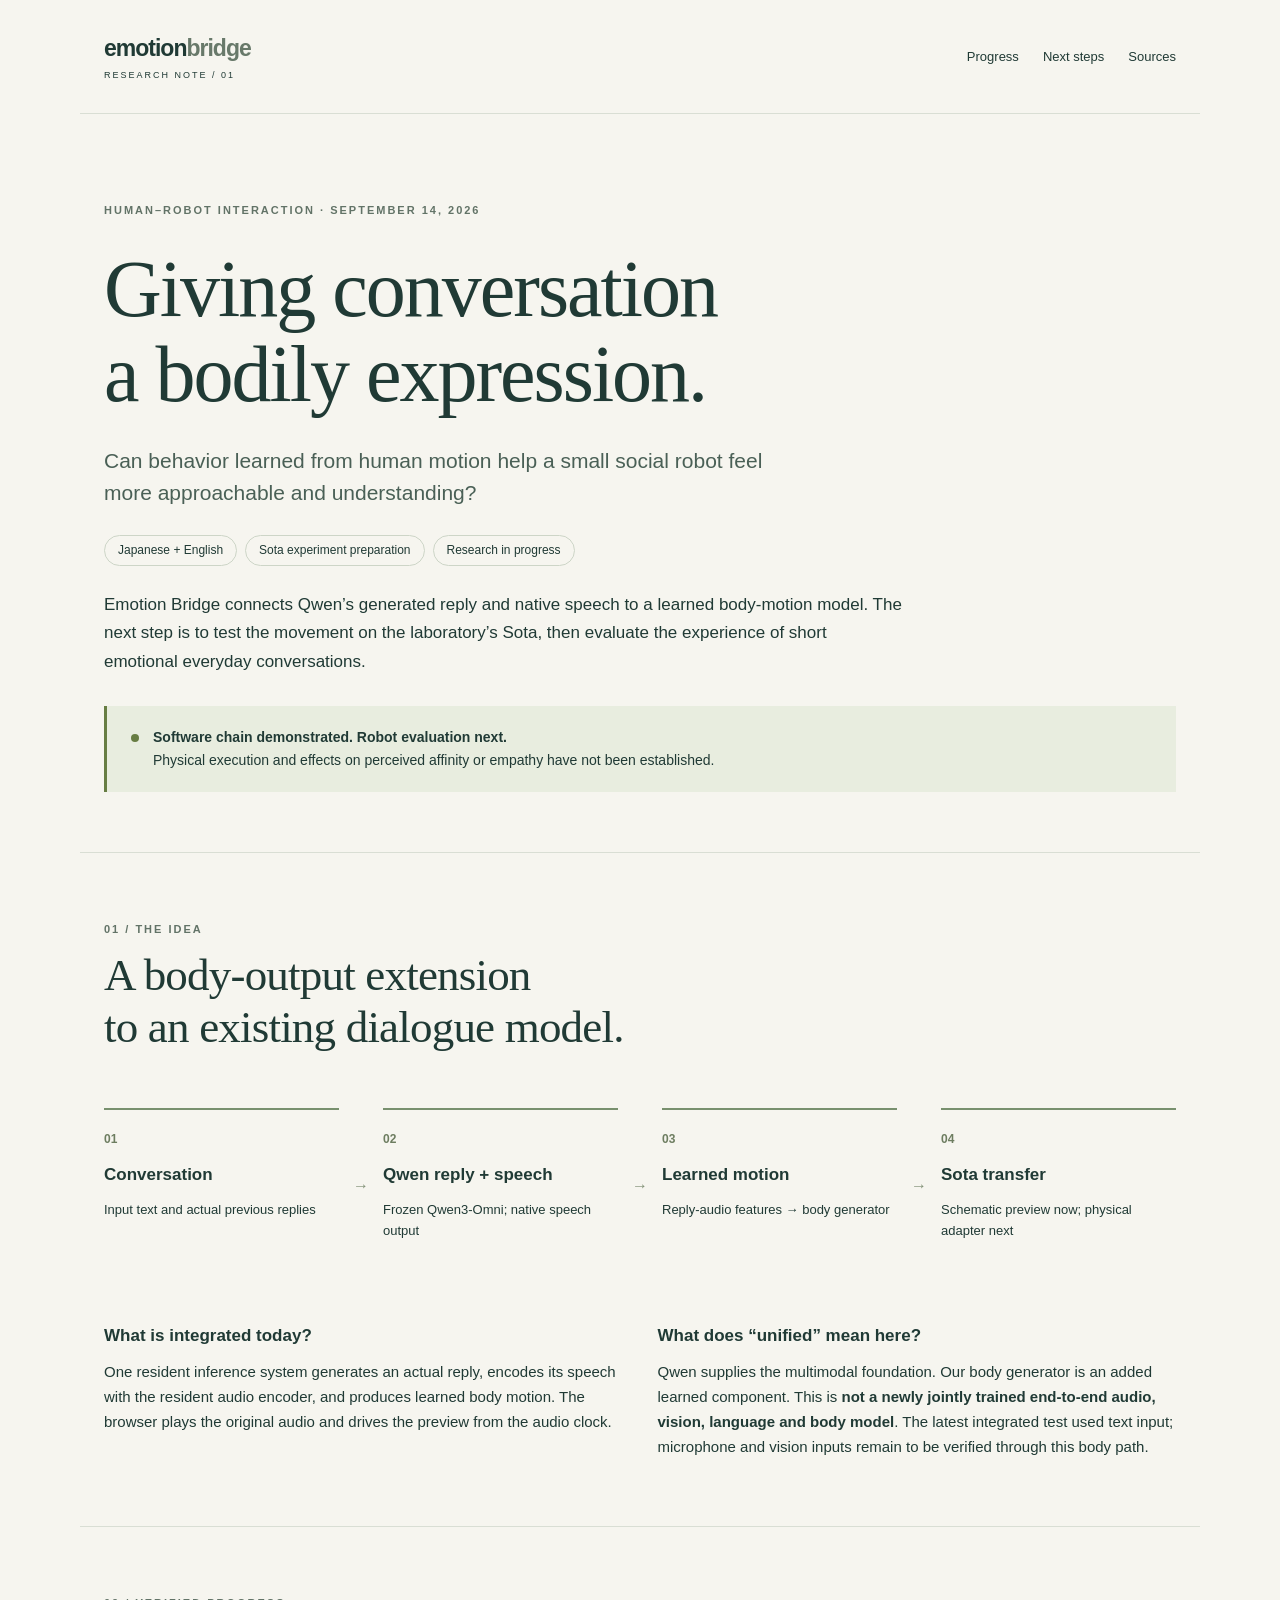
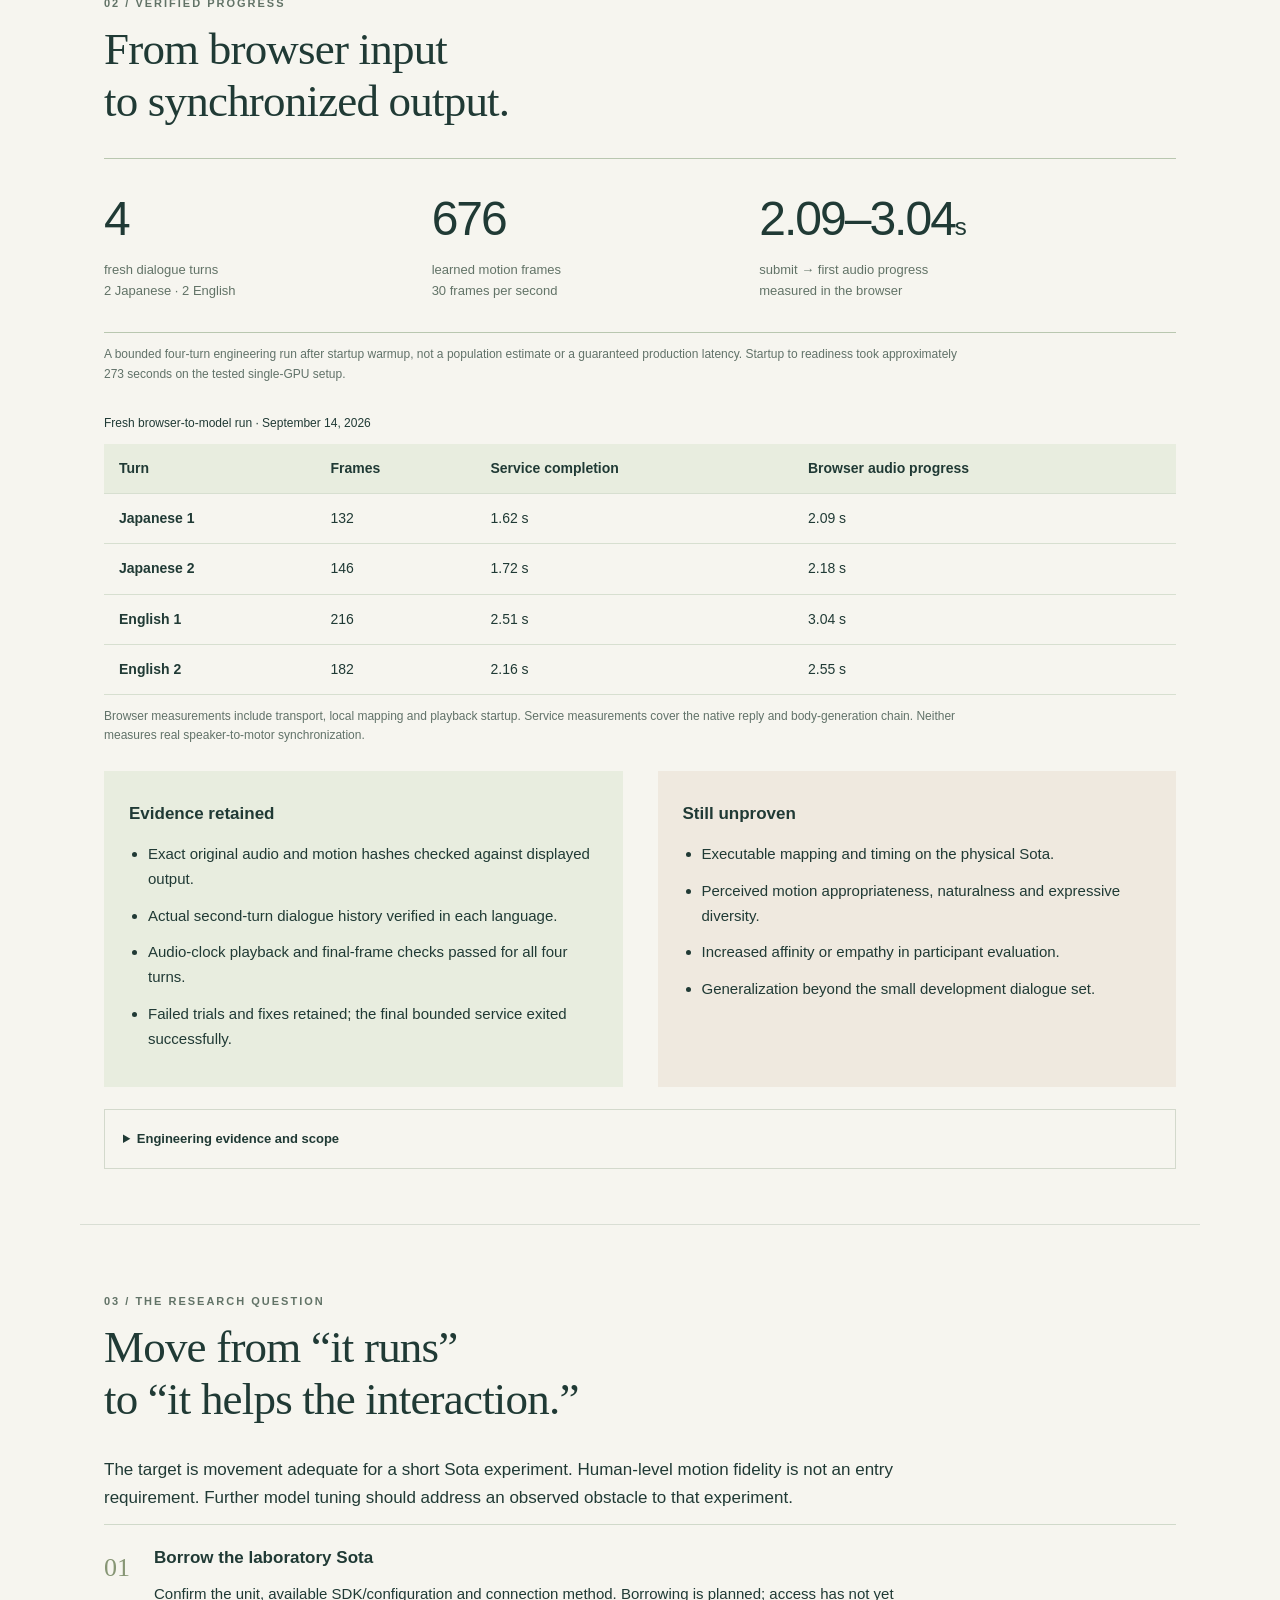
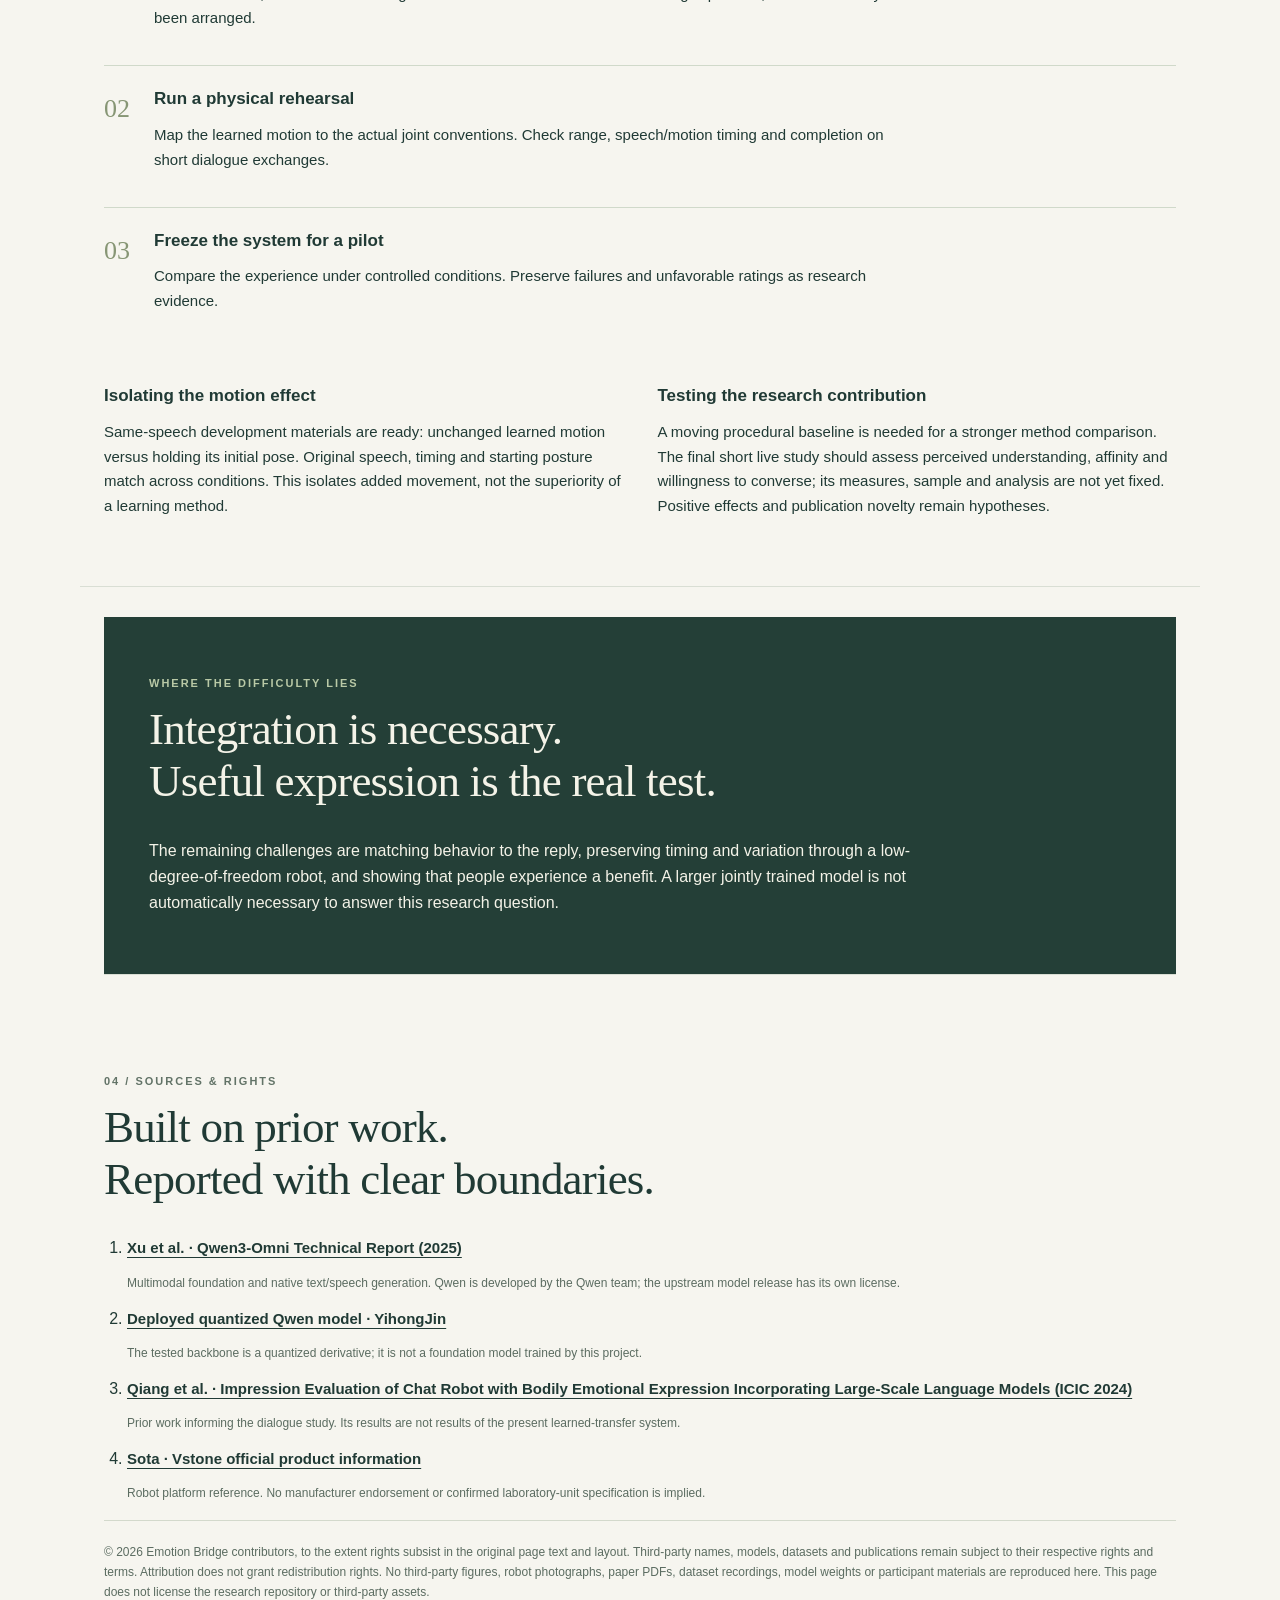
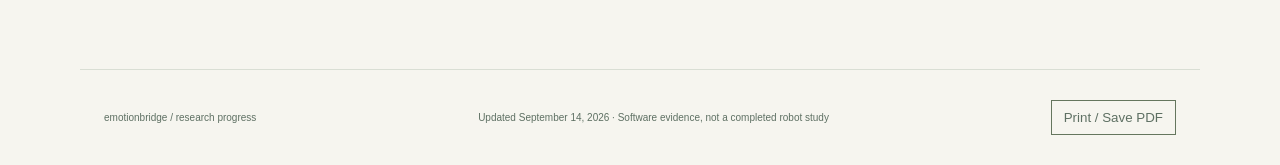
==== index.html @ 2886bb95 "Publish standalone research progress page" ====
<!doctype html>
<html lang="en"><head><meta charset="utf-8"><meta name="viewport" content="width=device-width,initial-scale=1"><meta name="description" content="Emotion Bridge research progress: learned bodily expression for short Japanese and English Sota conversations."><title>Emotion Bridge — Research progress</title><link rel="stylesheet" href="style.css"></head>
<body><a class="skip" href="#main">Skip to content</a><header><a class="brand" href="#">emotion<span>bridge</span><small>RESEARCH NOTE / 01</small></a><nav aria-label="Sections"><a href="#evidence">Progress</a><a href="#next">Next steps</a><a href="#credits">Sources</a></nav></header>
<main id="main"><section class="hero"><p class="eyebrow">HUMAN–ROBOT INTERACTION · SEPTEMBER 14, 2026</p><h1>Giving conversation<br>a bodily expression.</h1><p class="lead">Can behavior learned from human motion help a small social robot feel more approachable and understanding?</p><div class="tags"><span>Japanese + English</span><span>Sota experiment preparation</span><span>Research in progress</span></div><p class="intro">Emotion Bridge connects Qwen’s generated reply and native speech to a learned body-motion model. The next step is to test the movement on the laboratory’s Sota, then evaluate the experience of short emotional everyday conversations.</p><div class="status"><i aria-hidden="true"></i><div><strong>Software chain demonstrated. Robot evaluation next.</strong><br>Physical execution and effects on perceived affinity or empathy have not been established.</div></div></section>
<section id="approach"><div class="section-head"><p class="eyebrow">01 / THE IDEA</p><h2>A body-output extension<br>to an existing dialogue model.</h2></div><div class="flow" aria-label="Current pipeline"><div><b>01</b><h3>Conversation</h3><p>Input text and actual previous replies</p></div><span aria-hidden="true">→</span><div><b>02</b><h3>Qwen reply + speech</h3><p>Frozen Qwen3-Omni; native speech output</p></div><span aria-hidden="true">→</span><div><b>03</b><h3>Learned motion</h3><p>Reply-audio features → body generator</p></div><span aria-hidden="true">→</span><div><b>04</b><h3>Sota transfer</h3><p>Schematic preview now; physical adapter next</p></div></div><div class="two"><article><h3>What is integrated today?</h3><p>One resident inference system generates an actual reply, encodes its speech with the resident audio encoder, and produces learned body motion. The browser plays the original audio and drives the preview from the audio clock.</p></article><article><h3>What does “unified” mean here?</h3><p>Qwen supplies the multimodal foundation. Our body generator is an added learned component. This is <strong>not a newly jointly trained end-to-end audio, vision, language and body model</strong>. The latest integrated test used text input; microphone and vision inputs remain to be verified through this body path.</p></article></div></section>
<section id="evidence"><div class="section-head"><p class="eyebrow">02 / VERIFIED PROGRESS</p><h2>From browser input<br>to synchronized output.</h2></div><div class="metrics"><article><strong>4</strong><span>fresh dialogue turns<br>2 Japanese · 2 English</span></article><article><strong>676</strong><span>learned motion frames<br>30 frames per second</span></article><article><strong>2.09–3.04<span>s</span></strong><span>submit → first audio progress<br>measured in the browser</span></article></div><p class="caption">A bounded four-turn engineering run after startup warmup, not a population estimate or a guaranteed production latency. Startup to readiness took approximately 273 seconds on the tested single-GPU setup.</p><div class="table-wrap"><table><caption>Fresh browser-to-model run · September 14, 2026</caption><thead><tr><th scope="col">Turn</th><th scope="col">Frames</th><th scope="col">Service completion</th><th scope="col">Browser audio progress</th></tr></thead><tbody><tr><th scope="row">Japanese 1</th><td>132</td><td>1.62 s</td><td>2.09 s</td></tr><tr><th scope="row">Japanese 2</th><td>146</td><td>1.72 s</td><td>2.18 s</td></tr><tr><th scope="row">English 1</th><td>216</td><td>2.51 s</td><td>3.04 s</td></tr><tr><th scope="row">English 2</th><td>182</td><td>2.16 s</td><td>2.55 s</td></tr></tbody></table></div><p class="caption">Browser measurements include transport, local mapping and playback startup. Service measurements cover the native reply and body-generation chain. Neither measures real speaker-to-motor synchronization.</p><div class="two"><article class="card"><h3>Evidence retained</h3><ul><li>Exact original audio and motion hashes checked against displayed output.</li><li>Actual second-turn dialogue history verified in each language.</li><li>Audio-clock playback and final-frame checks passed for all four turns.</li><li>Failed trials and fixes retained; the final bounded service exited successfully.</li></ul></article><article class="card muted"><h3>Still unproven</h3><ul><li>Executable mapping and timing on the physical Sota.</li><li>Perceived motion appropriateness, naturalness and expressive diversity.</li><li>Increased affinity or empathy in participant evaluation.</li><li>Generalization beyond the small development dialogue set.</li></ul></article></div><details><summary>Engineering evidence and scope</summary><p>Evidence revision: <code>930b2f0</code>. Accepted records: <code>sota-live-ui-check-2</code> and <code>sota-live-ui-service-1</code>; independent identity, audio, motion and history audit passed. These records are retained privately. The run used the retained full-v5 body model; Qwen weights were frozen. The preview is a direction-based schematic and does not reproduce calibrated Sota geometry. The site is a static report, not a live model demo.</p></details></section>
<section id="next"><div class="section-head"><p class="eyebrow">03 / THE RESEARCH QUESTION</p><h2>Move from “it runs”<br>to “it helps the interaction.”</h2></div><p class="intro">The target is movement adequate for a short Sota experiment. Human-level motion fidelity is not an entry requirement. Further model tuning should address an observed obstacle to that experiment.</p><div class="steps"><article><span>01</span><div><h3>Borrow the laboratory Sota</h3><p>Confirm the unit, available SDK/configuration and connection method. Borrowing is planned; access has not yet been arranged.</p></div></article><article><span>02</span><div><h3>Run a physical rehearsal</h3><p>Map the learned motion to the actual joint conventions. Check range, speech/motion timing and completion on short dialogue exchanges.</p></div></article><article><span>03</span><div><h3>Freeze the system for a pilot</h3><p>Compare the experience under controlled conditions. Preserve failures and unfavorable ratings as research evidence.</p></div></article></div><div class="two"><article><h3>Isolating the motion effect</h3><p>Same-speech development materials are ready: unchanged learned motion versus holding its initial pose. Original speech, timing and starting posture match across conditions. This isolates added movement, not the superiority of a learning method.</p></article><article><h3>Testing the research contribution</h3><p>A moving procedural baseline is needed for a stronger method comparison. The final short live study should assess perceived understanding, affinity and willingness to converse; its measures, sample and analysis are not yet fixed. Positive effects and publication novelty remain hypotheses.</p></article></div></section>
<section class="challenge"><p class="eyebrow">WHERE THE DIFFICULTY LIES</p><h2>Integration is necessary.<br>Useful expression is the real test.</h2><p>The remaining challenges are matching behavior to the reply, preserving timing and variation through a low-degree-of-freedom robot, and showing that people experience a benefit. A larger jointly trained model is not automatically necessary to answer this research question.</p></section>
<section id="credits"><div class="section-head"><p class="eyebrow">04 / SOURCES & RIGHTS</p><h2>Built on prior work.<br>Reported with clear boundaries.</h2></div><ol class="references"><li><a href="https://arxiv.org/abs/2509.17765">Xu et al. · Qwen3-Omni Technical Report (2025)</a><p>Multimodal foundation and native text/speech generation. Qwen is developed by the Qwen team; the upstream model release has its own license.</p></li><li><a href="https://huggingface.co/YihongJin/Qwen3-Omni-30B-A3B-Instruct-NVFP4-W4A4-full-thinker-awqclip">Deployed quantized Qwen model · YihongJin</a><p>The tested backbone is a quantized derivative; it is not a foundation model trained by this project.</p></li><li><a href="https://doi.org/10.1007/978-981-97-5609-4_34">Qiang et al. · Impression Evaluation of Chat Robot with Bodily Emotional Expression Incorporating Large-Scale Language Models (ICIC 2024)</a><p>Prior work informing the dialogue study. Its results are not results of the present learned-transfer system.</p></li><li><a href="https://www.vstone.co.jp/products/sota/">Sota · Vstone official product information</a><p>Robot platform reference. No manufacturer endorsement or confirmed laboratory-unit specification is implied.</p></li></ol><p class="rights">© 2026 Emotion Bridge contributors, to the extent rights subsist in the original page text and layout. Third-party names, models, datasets and publications remain subject to their respective rights and terms. Attribution does not grant redistribution rights. No third-party figures, robot photographs, paper PDFs, dataset recordings, model weights or participant materials are reproduced here. This page does not license the research repository or third-party assets.</p></section></main><footer><span>emotionbridge / research progress</span><span>Updated September 14, 2026 · Software evidence, not a completed robot study</span><button onclick="window.print()" type="button">Print / Save PDF</button></footer></body></html>
---- style.css ----
*{box-sizing:border-box}html{scroll-behavior:smooth;scroll-padding-top:25px}body{margin:0;background:#f6f5ef;color:#203a35;font-family:Inter,Arial,sans-serif;line-height:1.65}a{color:inherit;text-underline-offset:4px}header,main,footer{max-width:1120px;margin:auto}header{padding:30px 24px;display:flex;justify-content:space-between;align-items:center;border-bottom:1px solid #d9ded4}.brand{text-decoration:none;font-weight:800;font-size:23px;letter-spacing:-1px}.brand span{color:#68796a}.brand small{display:block;font-size:9px;letter-spacing:2px;font-weight:500}nav{display:flex;gap:24px;font-size:13px}nav a{text-decoration:none}.hero{padding:75px 24px 60px}.eyebrow{color:#627367;font-size:11px;font-weight:700;letter-spacing:2px}h1{font-family:Georgia,serif;font-weight:400;font-size:clamp(46px,7vw,80px);line-height:1.06;letter-spacing:-2px;margin:28px 0}h2{font-family:Georgia,serif;font-size:clamp(30px,4vw,45px);font-weight:400;line-height:1.15;letter-spacing:-.8px;margin:12px 0 30px}h3{font-size:17px;line-height:1.35;margin:12px 0}p{margin:12px 0}.lead{font-size:21px;max-width:700px;line-height:1.55;color:#4a6056}.tags{display:flex;gap:8px;flex-wrap:wrap;margin:25px 0}.tags span{border:1px solid #cdd5c7;border-radius:40px;padding:5px 13px;font-size:12px}.intro{max-width:800px;font-size:17px}.status{display:flex;gap:14px;background:#e8eddf;padding:20px 24px;margin-top:30px;border-left:3px solid #677d43;font-size:14px}.status i{width:8px;height:8px;border-radius:50%;background:#677d43;flex-shrink:0;margin-top:8px}section{padding:55px 24px;border-bottom:1px solid #d9ded4}.section-head{margin-bottom:26px}.flow{display:grid;grid-template-columns:1fr auto 1fr auto 1fr auto 1fr;gap:14px;padding:25px 0;align-items:center}.flow div{border-top:2px solid #78906e;min-height:155px;padding-top:15px}.flow b{font-size:12px;color:#6d7d60}.flow p{font-size:13px}.flow>span{color:#839278}.two{display:grid;grid-template-columns:1fr 1fr;gap:35px;margin-top:25px}.two p,.two li{font-size:15px}.metrics{display:grid;grid-template-columns:1fr 1fr 1.4fr;border-top:1px solid #b9c7b0;border-bottom:1px solid #b9c7b0;padding:30px 0;gap:30px}.metrics strong{display:block;font-size:48px;font-weight:400;letter-spacing:-2px;line-height:1.25}.metrics strong span{display:inline;font-size:24px}.metrics article>span{display:block;color:#627367;font-size:13px;margin-top:10px}.caption{font-size:12px;color:#617269;max-width:860px}.table-wrap{overflow-x:auto;margin:30px 0 10px}table{width:100%;border-collapse:collapse;font-size:14px;white-space:nowrap}caption{text-align:left;font-size:12px;margin-bottom:10px}th,td{text-align:left;padding:13px 15px;border-bottom:1px solid #d7dfd0}thead{background:#e8eddf}.card{background:#e8eddf;padding:20px 25px}.card.muted{background:#efe9df}.card ul{padding-left:19px}li{margin-bottom:12px}details{margin-top:22px;padding:18px;border:1px solid #d3d9cc;font-size:13px}summary{cursor:pointer;font-weight:700}code{overflow-wrap:anywhere}.steps article{display:flex;gap:24px;border-top:1px solid #d0d9ca;padding:22px 0}.steps article>span{font-size:26px;color:#879675;font-family:Georgia,serif}.steps h3{margin-top:0}.steps p{max-width:760px;font-size:15px}.challenge{background:#243f37;color:#f4f3e8;padding:45px;margin:30px 24px}.challenge .eyebrow{color:#b9c9a6}.challenge p:last-child{max-width:790px}.references{padding-left:23px}.references a{font-size:15px;font-weight:600}.references p,.rights{font-size:12px;color:#5b6c61}.rights{border-top:1px solid #d3d9cc;padding-top:22px}footer{padding:30px 24px;display:flex;gap:22px;justify-content:space-between;align-items:center;font-size:10px;color:#5e7063}button{background:none;border:1px solid #65765e;color:inherit;padding:9px 12px;cursor:pointer}.skip{position:absolute;left:-10000px}.skip:focus{left:10px;top:10px;background:white;padding:10px}@media(max-width:700px){header{align-items:flex-start}nav{gap:12px;font-size:11px}.hero{padding-top:45px}.two{grid-template-columns:1fr;gap:15px}.flow{grid-template-columns:1fr 1fr;gap:20px}.flow>span{display:none}.flow div{min-height:125px}.metrics{gap:15px;grid-template-columns:1fr 1fr}.metrics article:last-child{grid-column:1/-1}.metrics strong{font-size:41px}.challenge{margin:20px 12px;padding:30px 22px}footer{flex-wrap:wrap}.lead{font-size:18px}section{padding:40px 22px}}@media print{body{background:white;font-size:11pt}header nav,footer button,.skip{display:none}section,.hero{padding:20px 0}.hero h1{font-size:40px}.challenge{margin:15px 0;color:#203a35;background:#f0f2e9}h2{font-size:28px}.two,.metrics,.steps article{break-inside:avoid}details{display:none}a{color:inherit}footer{padding:12px 0}.flow{gap:10px}.status{break-inside:avoid}}
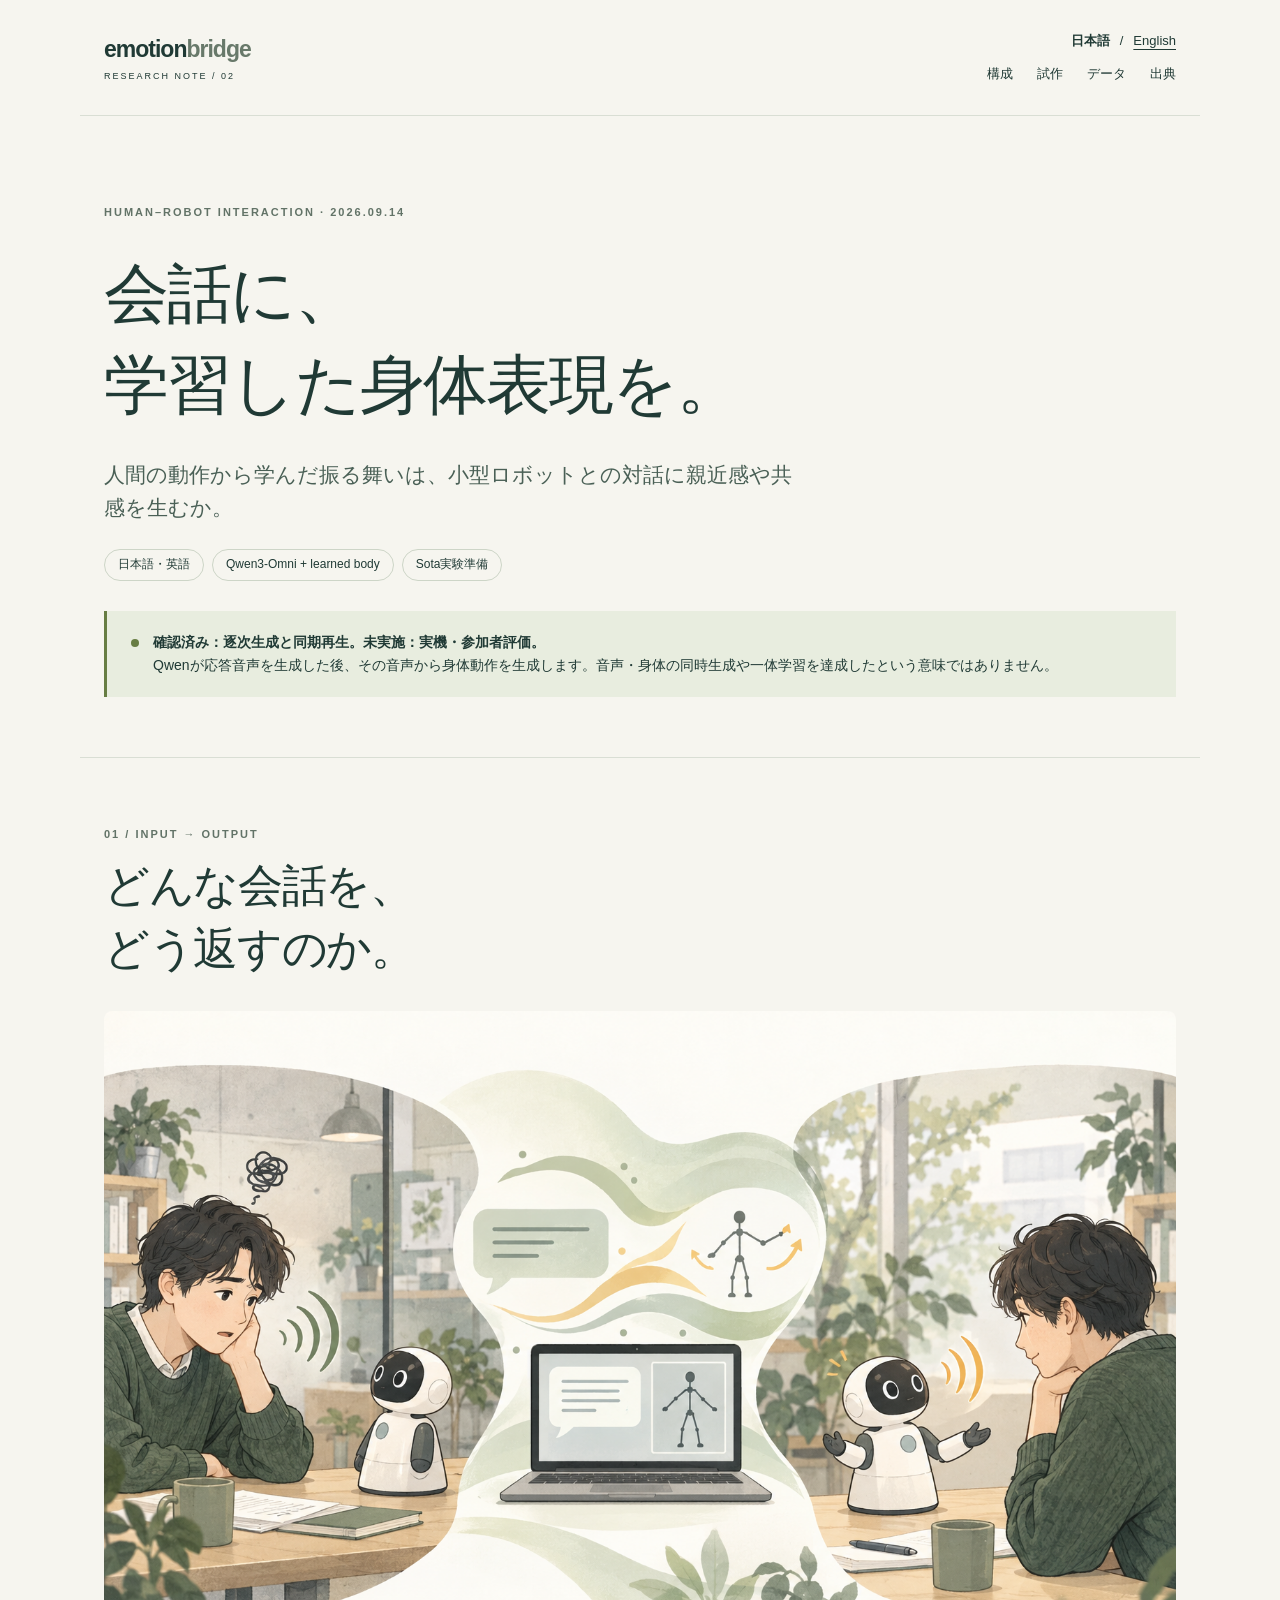
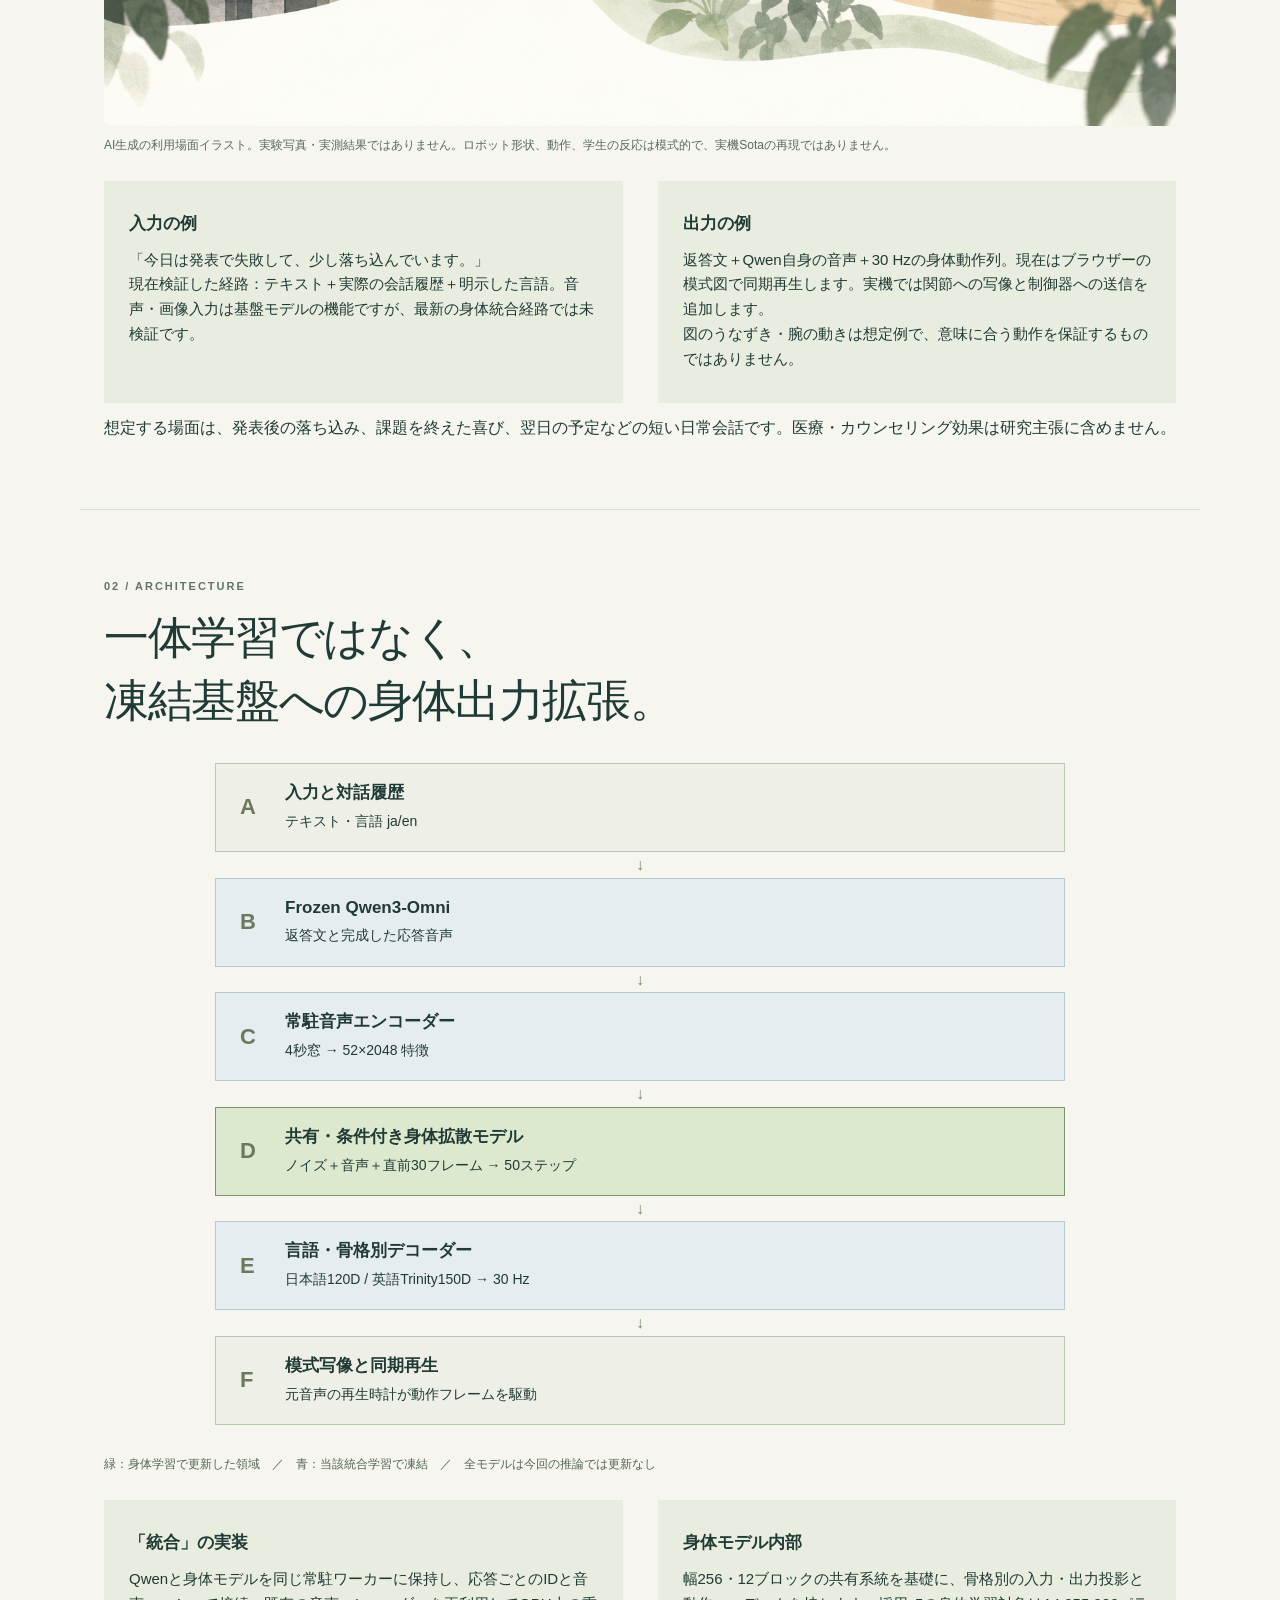
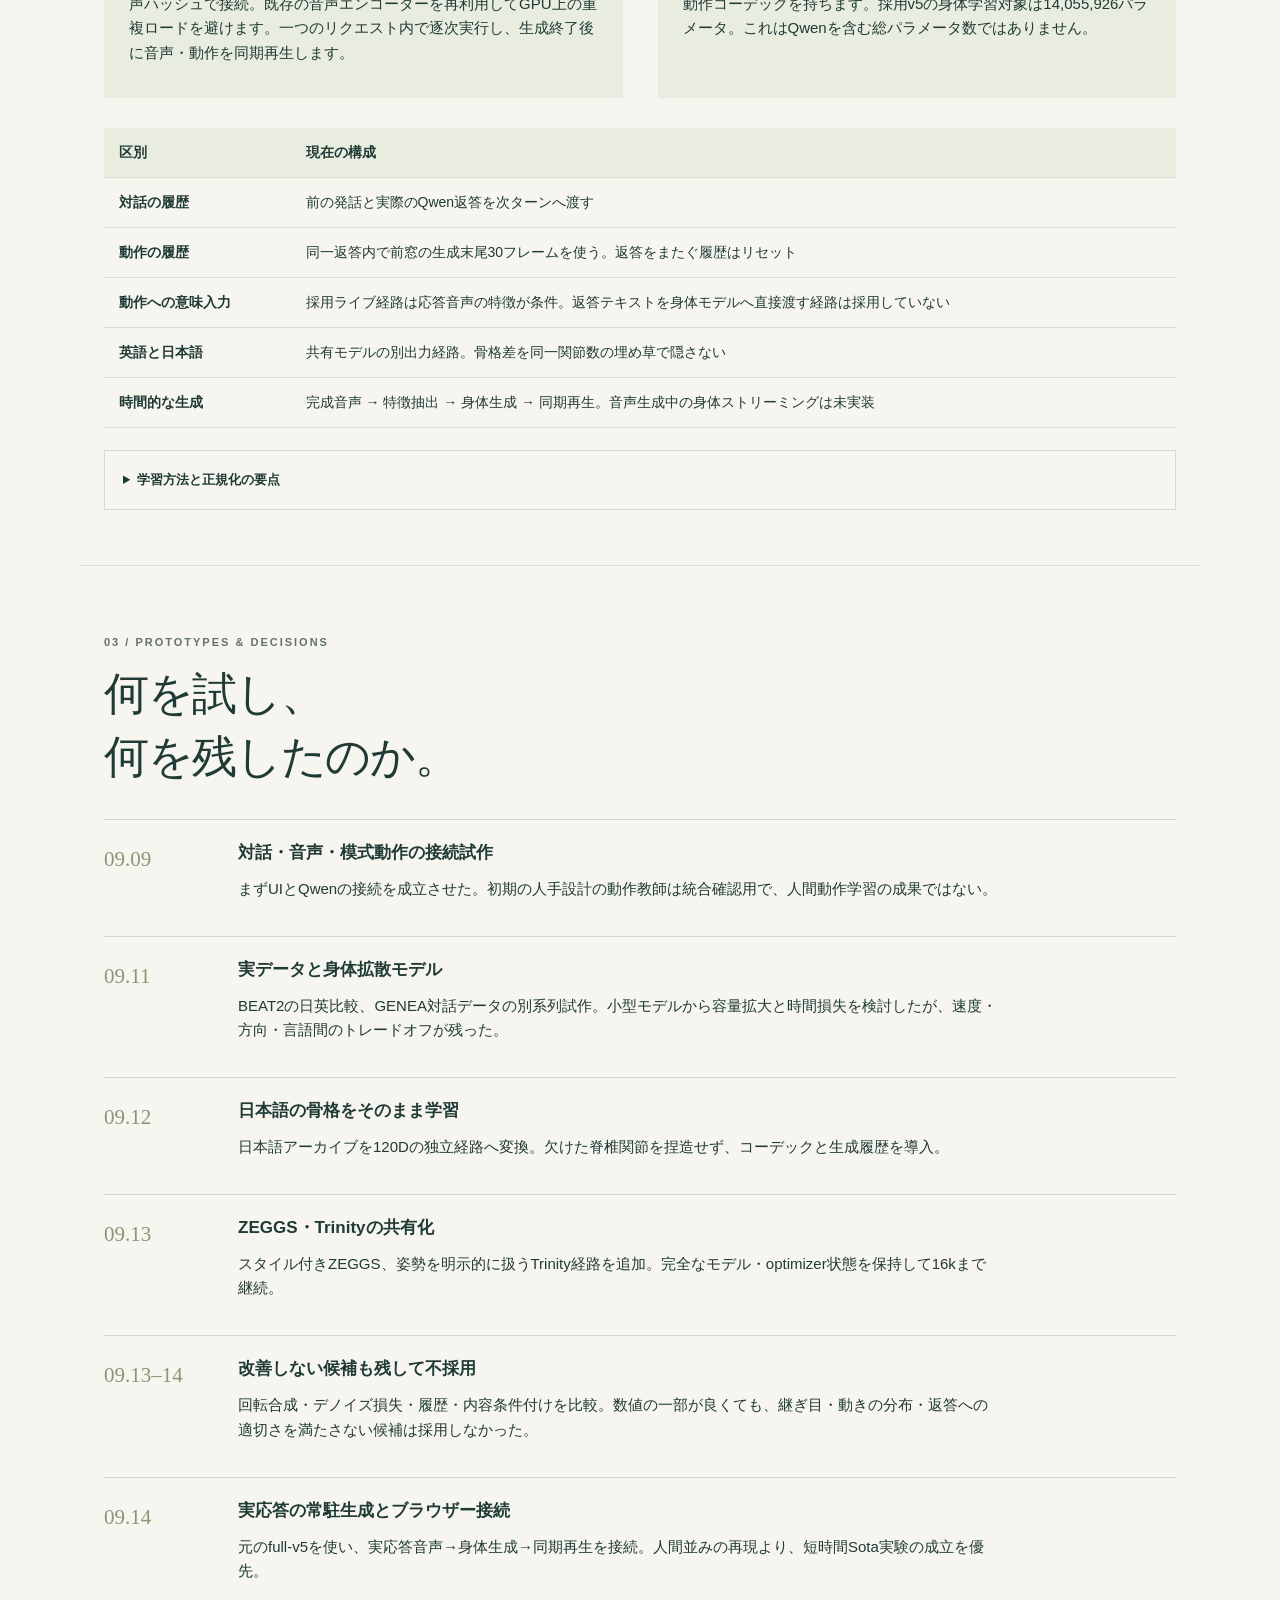
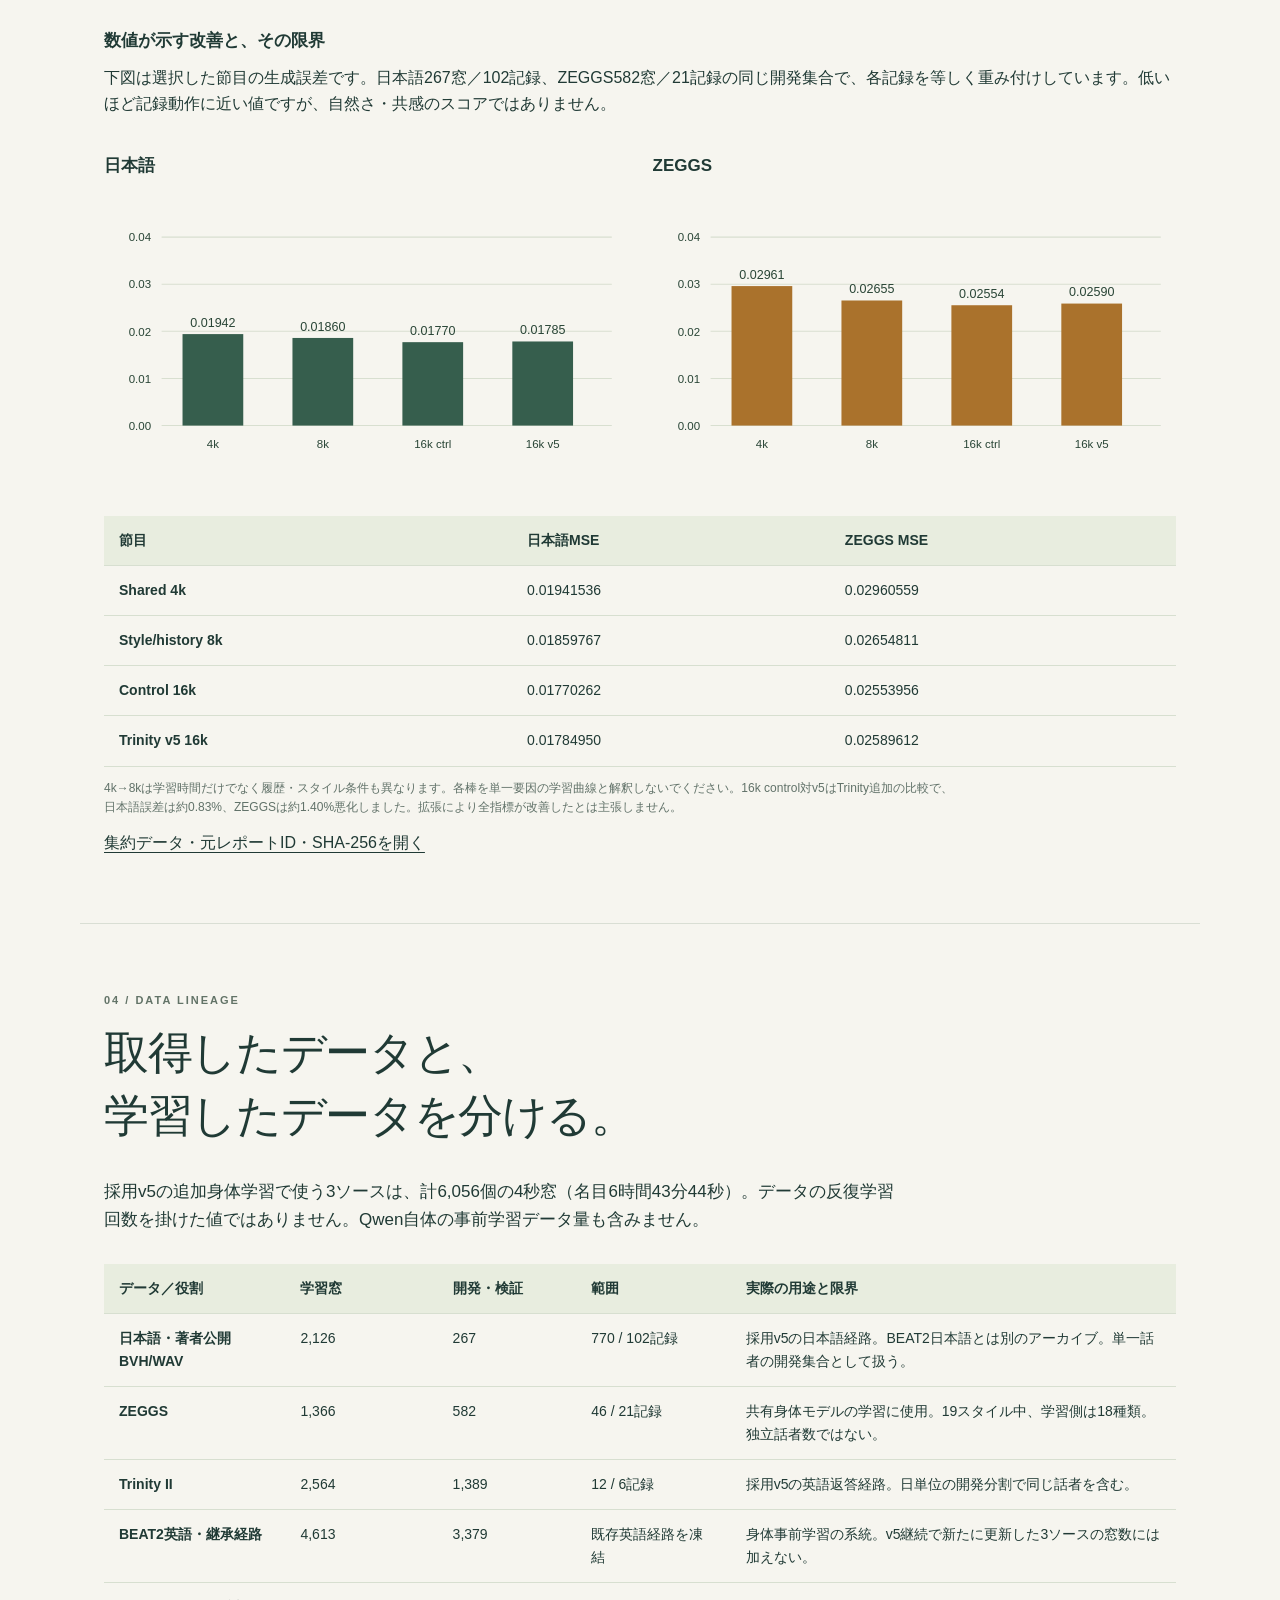
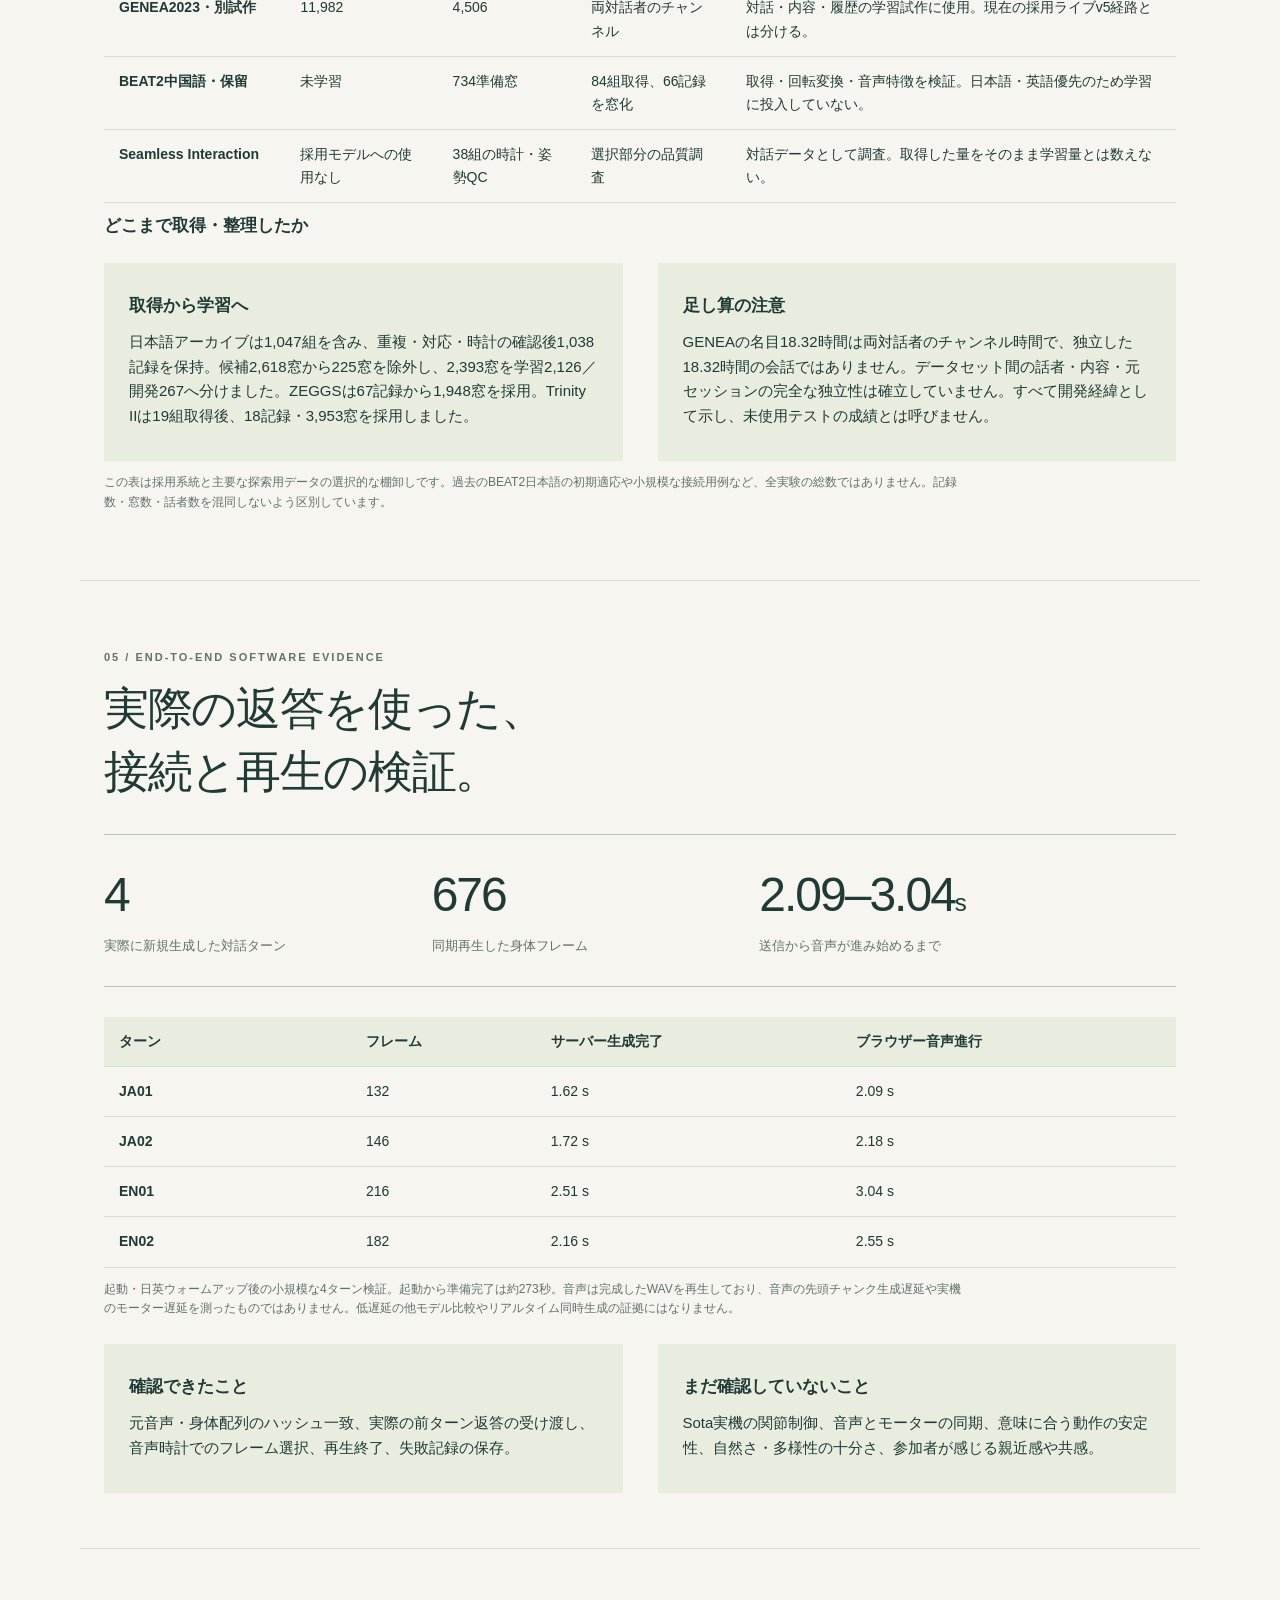
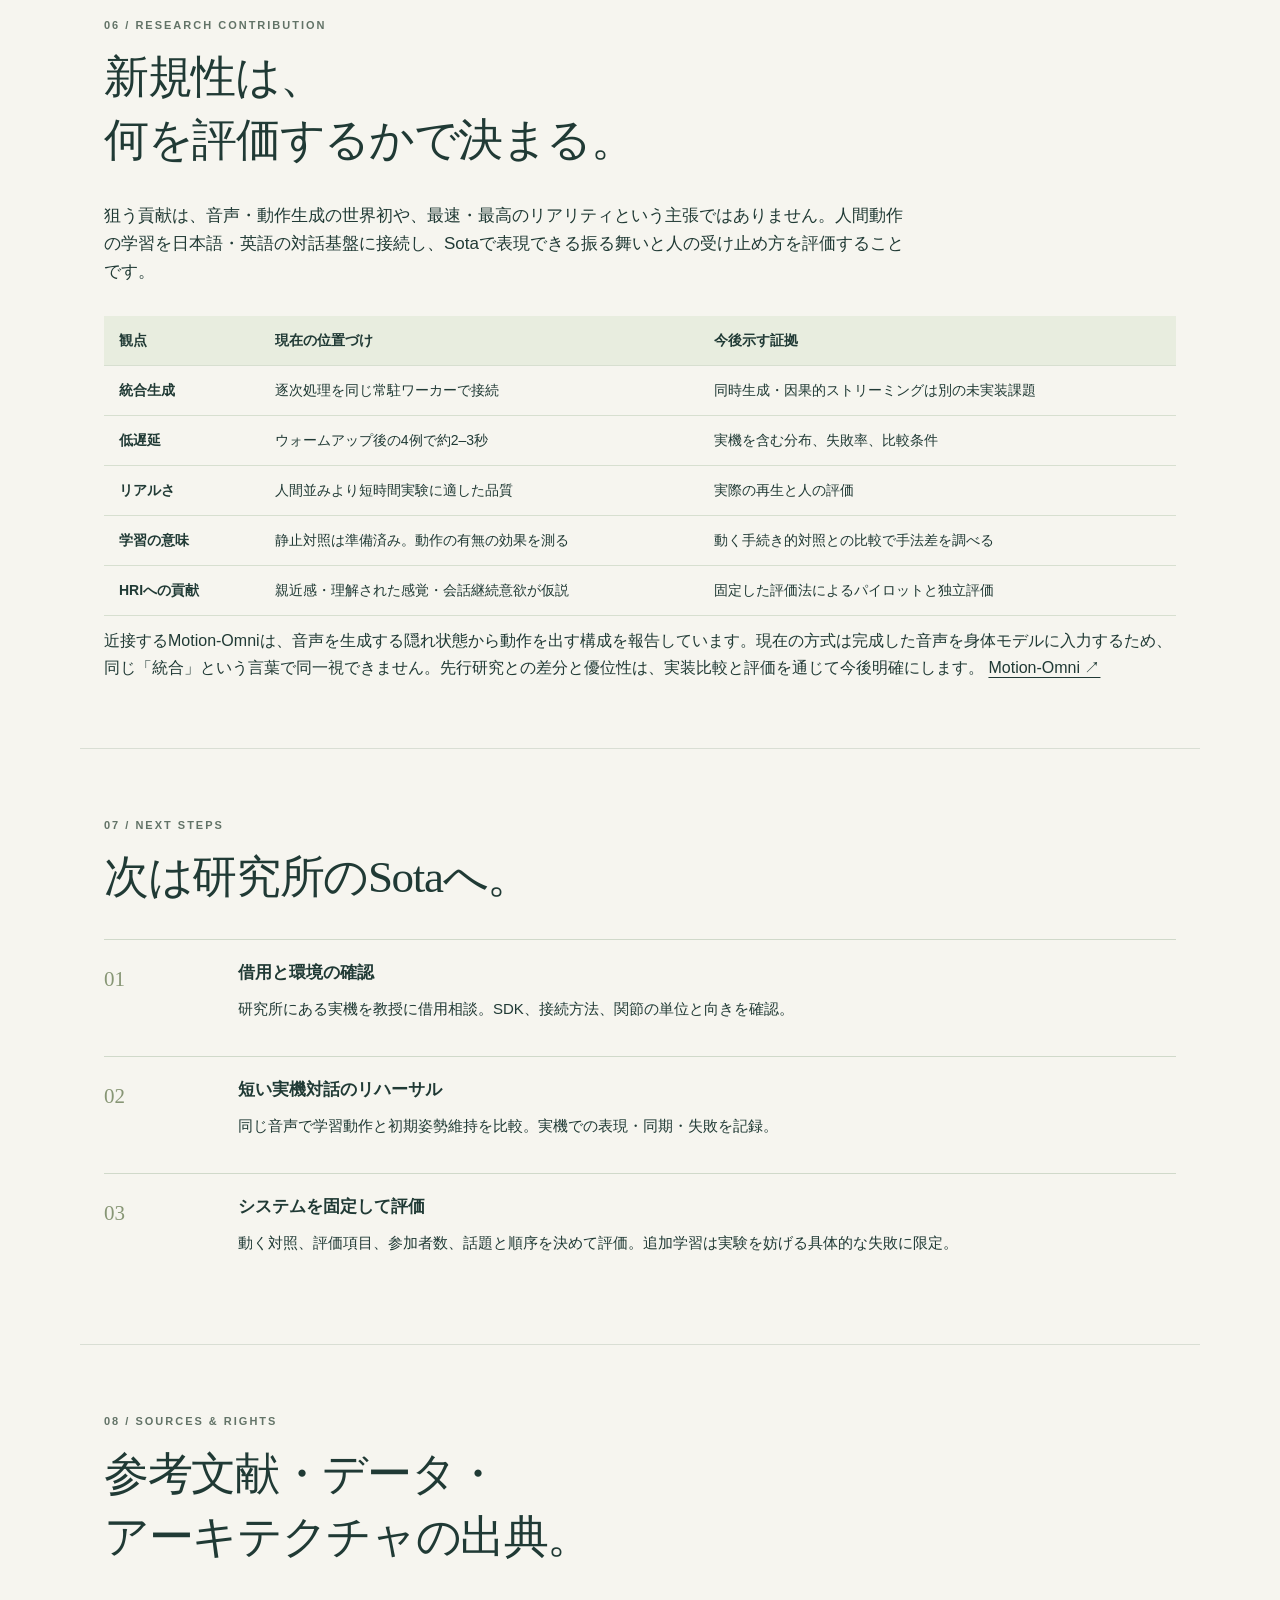
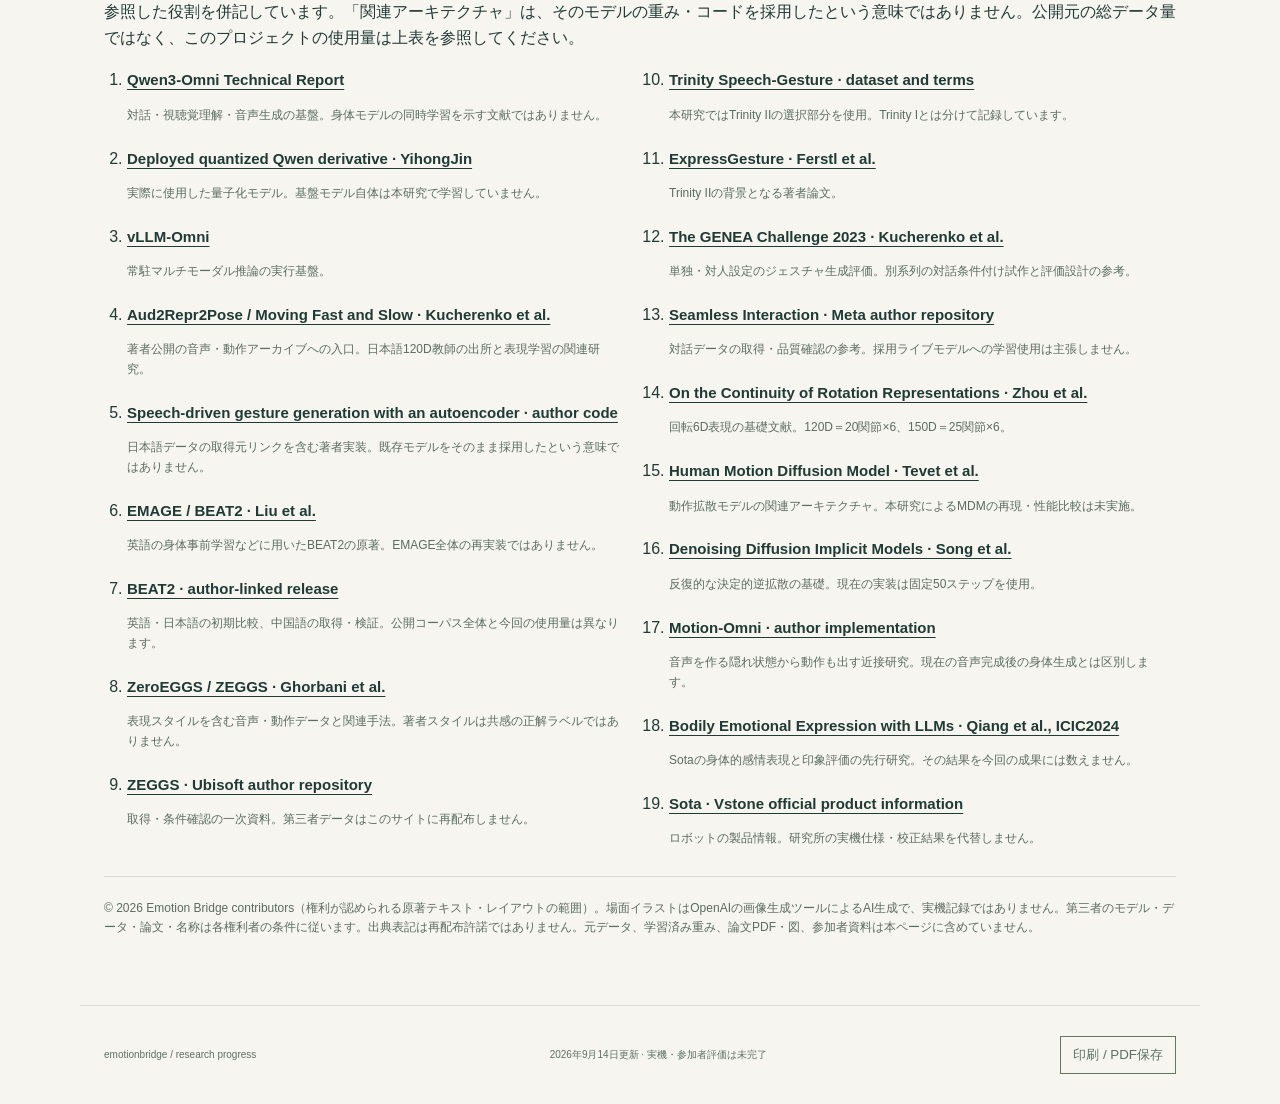
==== commit 0c9a34f9: "Add Japanese report, architecture, dataset evidence and scenario illustration" ====
--- a/index.html
+++ b/index.html
@@ -1,9 +1,2 @@
 <!doctype html>
-<html lang="en"><head><meta charset="utf-8"><meta name="viewport" content="width=device-width,initial-scale=1"><meta name="description" content="Emotion Bridge research progress: learned bodily expression for short Japanese and English Sota conversations."><title>Emotion Bridge — Research progress</title><link rel="stylesheet" href="style.css"></head>
-<body><a class="skip" href="#main">Skip to content</a><header><a class="brand" href="#">emotion<span>bridge</span><small>RESEARCH NOTE / 01</small></a><nav aria-label="Sections"><a href="#evidence">Progress</a><a href="#next">Next steps</a><a href="#credits">Sources</a></nav></header>
-<main id="main"><section class="hero"><p class="eyebrow">HUMAN–ROBOT INTERACTION · SEPTEMBER 14, 2026</p><h1>Giving conversation<br>a bodily expression.</h1><p class="lead">Can behavior learned from human motion help a small social robot feel more approachable and understanding?</p><div class="tags"><span>Japanese + English</span><span>Sota experiment preparation</span><span>Research in progress</span></div><p class="intro">Emotion Bridge connects Qwen’s generated reply and native speech to a learned body-motion model. The next step is to test the movement on the laboratory’s Sota, then evaluate the experience of short emotional everyday conversations.</p><div class="status"><i aria-hidden="true"></i><div><strong>Software chain demonstrated. Robot evaluation next.</strong><br>Physical execution and effects on perceived affinity or empathy have not been established.</div></div></section>
-<section id="approach"><div class="section-head"><p class="eyebrow">01 / THE IDEA</p><h2>A body-output extension<br>to an existing dialogue model.</h2></div><div class="flow" aria-label="Current pipeline"><div><b>01</b><h3>Conversation</h3><p>Input text and actual previous replies</p></div><span aria-hidden="true">→</span><div><b>02</b><h3>Qwen reply + speech</h3><p>Frozen Qwen3-Omni; native speech output</p></div><span aria-hidden="true">→</span><div><b>03</b><h3>Learned motion</h3><p>Reply-audio features → body generator</p></div><span aria-hidden="true">→</span><div><b>04</b><h3>Sota transfer</h3><p>Schematic preview now; physical adapter next</p></div></div><div class="two"><article><h3>What is integrated today?</h3><p>One resident inference system generates an actual reply, encodes its speech with the resident audio encoder, and produces learned body motion. The browser plays the original audio and drives the preview from the audio clock.</p></article><article><h3>What does “unified” mean here?</h3><p>Qwen supplies the multimodal foundation. Our body generator is an added learned component. This is <strong>not a newly jointly trained end-to-end audio, vision, language and body model</strong>. The latest integrated test used text input; microphone and vision inputs remain to be verified through this body path.</p></article></div></section>
-<section id="evidence"><div class="section-head"><p class="eyebrow">02 / VERIFIED PROGRESS</p><h2>From browser input<br>to synchronized output.</h2></div><div class="metrics"><article><strong>4</strong><span>fresh dialogue turns<br>2 Japanese · 2 English</span></article><article><strong>676</strong><span>learned motion frames<br>30 frames per second</span></article><article><strong>2.09–3.04<span>s</span></strong><span>submit → first audio progress<br>measured in the browser</span></article></div><p class="caption">A bounded four-turn engineering run after startup warmup, not a population estimate or a guaranteed production latency. Startup to readiness took approximately 273 seconds on the tested single-GPU setup.</p><div class="table-wrap"><table><caption>Fresh browser-to-model run · September 14, 2026</caption><thead><tr><th scope="col">Turn</th><th scope="col">Frames</th><th scope="col">Service completion</th><th scope="col">Browser audio progress</th></tr></thead><tbody><tr><th scope="row">Japanese 1</th><td>132</td><td>1.62 s</td><td>2.09 s</td></tr><tr><th scope="row">Japanese 2</th><td>146</td><td>1.72 s</td><td>2.18 s</td></tr><tr><th scope="row">English 1</th><td>216</td><td>2.51 s</td><td>3.04 s</td></tr><tr><th scope="row">English 2</th><td>182</td><td>2.16 s</td><td>2.55 s</td></tr></tbody></table></div><p class="caption">Browser measurements include transport, local mapping and playback startup. Service measurements cover the native reply and body-generation chain. Neither measures real speaker-to-motor synchronization.</p><div class="two"><article class="card"><h3>Evidence retained</h3><ul><li>Exact original audio and motion hashes checked against displayed output.</li><li>Actual second-turn dialogue history verified in each language.</li><li>Audio-clock playback and final-frame checks passed for all four turns.</li><li>Failed trials and fixes retained; the final bounded service exited successfully.</li></ul></article><article class="card muted"><h3>Still unproven</h3><ul><li>Executable mapping and timing on the physical Sota.</li><li>Perceived motion appropriateness, naturalness and expressive diversity.</li><li>Increased affinity or empathy in participant evaluation.</li><li>Generalization beyond the small development dialogue set.</li></ul></article></div><details><summary>Engineering evidence and scope</summary><p>Evidence revision: <code>930b2f0</code>. Accepted records: <code>sota-live-ui-check-2</code> and <code>sota-live-ui-service-1</code>; independent identity, audio, motion and history audit passed. These records are retained privately. The run used the retained full-v5 body model; Qwen weights were frozen. The preview is a direction-based schematic and does not reproduce calibrated Sota geometry. The site is a static report, not a live model demo.</p></details></section>
-<section id="next"><div class="section-head"><p class="eyebrow">03 / THE RESEARCH QUESTION</p><h2>Move from “it runs”<br>to “it helps the interaction.”</h2></div><p class="intro">The target is movement adequate for a short Sota experiment. Human-level motion fidelity is not an entry requirement. Further model tuning should address an observed obstacle to that experiment.</p><div class="steps"><article><span>01</span><div><h3>Borrow the laboratory Sota</h3><p>Confirm the unit, available SDK/configuration and connection method. Borrowing is planned; access has not yet been arranged.</p></div></article><article><span>02</span><div><h3>Run a physical rehearsal</h3><p>Map the learned motion to the actual joint conventions. Check range, speech/motion timing and completion on short dialogue exchanges.</p></div></article><article><span>03</span><div><h3>Freeze the system for a pilot</h3><p>Compare the experience under controlled conditions. Preserve failures and unfavorable ratings as research evidence.</p></div></article></div><div class="two"><article><h3>Isolating the motion effect</h3><p>Same-speech development materials are ready: unchanged learned motion versus holding its initial pose. Original speech, timing and starting posture match across conditions. This isolates added movement, not the superiority of a learning method.</p></article><article><h3>Testing the research contribution</h3><p>A moving procedural baseline is needed for a stronger method comparison. The final short live study should assess perceived understanding, affinity and willingness to converse; its measures, sample and analysis are not yet fixed. Positive effects and publication novelty remain hypotheses.</p></article></div></section>
-<section class="challenge"><p class="eyebrow">WHERE THE DIFFICULTY LIES</p><h2>Integration is necessary.<br>Useful expression is the real test.</h2><p>The remaining challenges are matching behavior to the reply, preserving timing and variation through a low-degree-of-freedom robot, and showing that people experience a benefit. A larger jointly trained model is not automatically necessary to answer this research question.</p></section>
-<section id="credits"><div class="section-head"><p class="eyebrow">04 / SOURCES & RIGHTS</p><h2>Built on prior work.<br>Reported with clear boundaries.</h2></div><ol class="references"><li><a href="https://arxiv.org/abs/2509.17765">Xu et al. · Qwen3-Omni Technical Report (2025)</a><p>Multimodal foundation and native text/speech generation. Qwen is developed by the Qwen team; the upstream model release has its own license.</p></li><li><a href="https://huggingface.co/YihongJin/Qwen3-Omni-30B-A3B-Instruct-NVFP4-W4A4-full-thinker-awqclip">Deployed quantized Qwen model · YihongJin</a><p>The tested backbone is a quantized derivative; it is not a foundation model trained by this project.</p></li><li><a href="https://doi.org/10.1007/978-981-97-5609-4_34">Qiang et al. · Impression Evaluation of Chat Robot with Bodily Emotional Expression Incorporating Large-Scale Language Models (ICIC 2024)</a><p>Prior work informing the dialogue study. Its results are not results of the present learned-transfer system.</p></li><li><a href="https://www.vstone.co.jp/products/sota/">Sota · Vstone official product information</a><p>Robot platform reference. No manufacturer endorsement or confirmed laboratory-unit specification is implied.</p></li></ol><p class="rights">© 2026 Emotion Bridge contributors, to the extent rights subsist in the original page text and layout. Third-party names, models, datasets and publications remain subject to their respective rights and terms. Attribution does not grant redistribution rights. No third-party figures, robot photographs, paper PDFs, dataset recordings, model weights or participant materials are reproduced here. This page does not license the research repository or third-party assets.</p></section></main><footer><span>emotionbridge / research progress</span><span>Updated September 14, 2026 · Software evidence, not a completed robot study</span><button onclick="window.print()" type="button">Print / Save PDF</button></footer></body></html>+<html lang="ja"><head><meta charset="utf-8"><meta name="viewport" content="width=device-width,initial-scale=1"><meta name="description" content="Sota · Vstone official product information"><title>Sota · Vstone official product information | Emotion Bridge</title><link rel="stylesheet" href="style.css"><link rel="alternate" hreflang="ja" href="index.html"><link rel="alternate" hreflang="en" href="en.html"></head><body><a class="skip" href="#main">本文へ</a><header><a class="brand" href="index.html">emotion<span>bridge</span><small>RESEARCH NOTE / 02</small></a><div class="header-right"><div class="language" aria-label="Language"><a lang="ja" href="index.html" aria-current="page">日本語</a><span>/</span><a lang="en" href="en.html">English</a></div><nav aria-label="セクション"><a href="#architecture">構成</a><a href="#history">試作</a><a href="#datasets">データ</a><a href="#credits">出典</a></nav></div></header><main id="main"><section class="hero"><p class="eyebrow">HUMAN–ROBOT INTERACTION · 2026.09.14</p><h1>会話に、<br>学習した身体表現を。</h1><p class="lead">人間の動作から学んだ振る舞いは、小型ロボットとの対話に親近感や共感を生むか。</p><div class="tags"><span>日本語・英語</span><span>Qwen3-Omni + learned body</span><span>Sota実験準備</span></div><div class="status"><i aria-hidden="true"></i><div><strong>確認済み：逐次生成と同期再生。未実施：実機・参加者評価。</strong><br>Qwenが応答音声を生成した後、その音声から身体動作を生成します。音声・身体の同時生成や一体学習を達成したという意味ではありません。</div></div></section><section id="scenario"><p class="eyebrow">01 / INPUT → OUTPUT</p><h2>どんな会話を、<br>どう返すのか。</h2><figure class="scene"><img src="scenario.png" width="1536" height="1024" alt="学生の発話、システム内の処理、ロボットの返答と身体表現を描いた想定場面"><figcaption>AI生成の利用場面イラスト。実験写真・実測結果ではありません。ロボット形状、動作、学生の反応は模式的で、実機Sotaの再現ではありません。</figcaption></figure><div class="two"><article class="card"><h3>入力の例</h3><p>「今日は発表で失敗して、少し落ち込んでいます。」<br>現在検証した経路：テキスト＋実際の会話履歴＋明示した言語。音声・画像入力は基盤モデルの機能ですが、最新の身体統合経路では未検証です。</p></article><article class="card"><h3>出力の例</h3><p>返答文＋Qwen自身の音声＋30 Hzの身体動作列。現在はブラウザーの模式図で同期再生します。実機では関節への写像と制御器への送信を追加します。<br>図のうなずき・腕の動きは想定例で、意味に合う動作を保証するものではありません。</p></article></div><p>想定する場面は、発表後の落ち込み、課題を終えた喜び、翌日の予定などの短い日常会話です。医療・カウンセリング効果は研究主張に含めません。</p></section><section id="architecture"><p class="eyebrow">02 / ARCHITECTURE</p><h2>一体学習ではなく、<br>凍結基盤への身体出力拡張。</h2><div class="architecture" aria-label="現在の逐次生成経路"><div class="node plain"><b>A</b><div><h3>入力と対話履歴</h3><p>テキスト・言語 ja/en</p></div></div><div class="down" aria-hidden="true">↓</div><div class="node frozen"><b>B</b><div><h3>Frozen Qwen3-Omni</h3><p>返答文と完成した応答音声</p></div></div><div class="down" aria-hidden="true">↓</div><div class="node frozen"><b>C</b><div><h3>常駐音声エンコーダー</h3><p>4秒窓 → 52×2048 特徴</p></div></div><div class="down" aria-hidden="true">↓</div><div class="node learned"><b>D</b><div><h3>共有・条件付き身体拡散モデル</h3><p>ノイズ＋音声＋直前30フレーム → 50ステップ</p></div></div><div class="down" aria-hidden="true">↓</div><div class="node frozen"><b>E</b><div><h3>言語・骨格別デコーダー</h3><p>日本語120D / 英語Trinity150D → 30 Hz</p></div></div><div class="down" aria-hidden="true">↓</div><div class="node plain"><b>F</b><div><h3>模式写像と同期再生</h3><p>元音声の再生時計が動作フレームを駆動</p></div></div></div><p class="legend">緑：身体学習で更新した領域　／　青：当該統合学習で凍結　／　全モデルは今回の推論では更新なし</p><div class="two"><article class="card"><h3>「統合」の実装</h3><p>Qwenと身体モデルを同じ常駐ワーカーに保持し、応答ごとのIDと音声ハッシュで接続。既存の音声エンコーダーを再利用してGPU上の重複ロードを避けます。一つのリクエスト内で逐次実行し、生成終了後に音声・動作を同期再生します。</p></article><article class="card"><h3>身体モデル内部</h3><p>幅256・12ブロックの共有系統を基礎に、骨格別の入力・出力投影と動作コーデックを持ちます。採用v5の身体学習対象は14,055,926パラメータ。これはQwenを含む総パラメータ数ではありません。</p></article></div><div class="table-wrap"><table><thead><tr><th scope="col">区別</th><th scope="col">現在の構成</th></tr></thead><tbody><tr><th scope="row">対話の履歴</th><td>前の発話と実際のQwen返答を次ターンへ渡す</td></tr><tr><th scope="row">動作の履歴</th><td>同一返答内で前窓の生成末尾30フレームを使う。返答をまたぐ履歴はリセット</td></tr><tr><th scope="row">動作への意味入力</th><td>採用ライブ経路は応答音声の特徴が条件。返答テキストを身体モデルへ直接渡す経路は採用していない</td></tr><tr><th scope="row">英語と日本語</th><td>共有モデルの別出力経路。骨格差を同一関節数の埋め草で隠さない</td></tr><tr><th scope="row">時間的な生成</th><td>完成音声 → 特徴抽出 → 身体生成 → 同期再生。音声生成中の身体ストリーミングは未実装</td></tr></tbody></table></div><details><summary>学習方法と正規化の要点</summary><p>日本語・ZEGGSは潜在動作、Trinityは姿勢と動的成分を予測します。凍結したデコーダーを通した動作損失と、拡散の予測損失を併用。生成履歴は条件付けに使い、正解動作を生成物へ置き換えていません。統計は学習分割から計算し、Qwen・既存英語経路・各コーデックを凍結して継続しました。</p><p>Trinity追加の8k→16k継続：日本語batch32、ZEGGS16、Trinity16、相対損失重み1 : 0.25 : 0.25。既存AdamWの状態を復元し、新規Trinityテンソル10個だけを新しいoptimizer状態から開始。生成履歴混合率0.5、音声・履歴dropout0.1。これらは過去に実行した採用系統の仕様で、現在新規学習を行っているわけではありません。</p></details></section><section id="history"><p class="eyebrow">03 / PROTOTYPES & DECISIONS</p><h2>何を試し、<br>何を残したのか。</h2><div class="steps"><article><span>09.09</span><div><h3>対話・音声・模式動作の接続試作</h3><p>まずUIとQwenの接続を成立させた。初期の人手設計の動作教師は統合確認用で、人間動作学習の成果ではない。</p></div></article><article><span>09.11</span><div><h3>実データと身体拡散モデル</h3><p>BEAT2の日英比較、GENEA対話データの別系列試作。小型モデルから容量拡大と時間損失を検討したが、速度・方向・言語間のトレードオフが残った。</p></div></article><article><span>09.12</span><div><h3>日本語の骨格をそのまま学習</h3><p>日本語アーカイブを120Dの独立経路へ変換。欠けた脊椎関節を捏造せず、コーデックと生成履歴を導入。</p></div></article><article><span>09.13</span><div><h3>ZEGGS・Trinityの共有化</h3><p>スタイル付きZEGGS、姿勢を明示的に扱うTrinity経路を追加。完全なモデル・optimizer状態を保持して16kまで継続。</p></div></article><article><span>09.13–14</span><div><h3>改善しない候補も残して不採用</h3><p>回転合成・デノイズ損失・履歴・内容条件付けを比較。数値の一部が良くても、継ぎ目・動きの分布・返答への適切さを満たさない候補は採用しなかった。</p></div></article><article><span>09.14</span><div><h3>実応答の常駐生成とブラウザー接続</h3><p>元のfull-v5を使い、実応答音声→身体生成→同期再生を接続。人間並みの再現より、短時間Sota実験の成立を優先。</p></div></article></div><h3>数値が示す改善と、その限界</h3><p>下図は選択した節目の生成誤差です。日本語267窓／102記録、ZEGGS582窓／21記録の同じ開発集合で、各記録を等しく重み付けしています。低いほど記録動作に近い値ですが、自然さ・共感のスコアではありません。</p><div class="two charts"><figure><h3>日本語</h3><svg viewBox="0 0 500 275" role="img" aria-label="日本語 raw MSE"><title>日本語: raw rotation6D MSE</title><line x1="55" y1="225.0" x2="485" y2="225.0" stroke="#d8dfd0"/><text x="45" y="229.0" text-anchor="end" font-size="11">0.00</text><line x1="55" y1="180.0" x2="485" y2="180.0" stroke="#d8dfd0"/><text x="45" y="184.0" text-anchor="end" font-size="11">0.01</text><line x1="55" y1="135.0" x2="485" y2="135.0" stroke="#d8dfd0"/><text x="45" y="139.0" text-anchor="end" font-size="11">0.02</text><line x1="55" y1="90.0" x2="485" y2="90.0" stroke="#d8dfd0"/><text x="45" y="94.0" text-anchor="end" font-size="11">0.03</text><line x1="55" y1="45.0" x2="485" y2="45.0" stroke="#d8dfd0"/><text x="45" y="49.0" text-anchor="end" font-size="11">0.04</text><rect x="75" y="137.63086210850093" width="58" height="87.36913789149907" fill="#365e4d"/><text x="104" y="130.63086210850093" text-anchor="middle" font-size="12">0.01942</text><text x="104" y="246" text-anchor="middle" font-size="11">4k</text><rect x="180" y="141.3104773423157" width="58" height="83.68952265768431" fill="#365e4d"/><text x="209" y="134.3104773423157" text-anchor="middle" font-size="12">0.01860</text><text x="209" y="246" text-anchor="middle" font-size="11">8k</text><rect x="285" y="145.33820069836543" width="58" height="79.66179930163456" fill="#365e4d"/><text x="314" y="138.33820069836543" text-anchor="middle" font-size="12">0.01770</text><text x="314" y="246" text-anchor="middle" font-size="11">16k ctrl</text><rect x="390" y="144.67724413985465" width="58" height="80.32275586014535" fill="#365e4d"/><text x="419" y="137.67724413985465" text-anchor="middle" font-size="12">0.01785</text><text x="419" y="246" text-anchor="middle" font-size="11">16k v5</text></svg></figure><figure><h3>ZEGGS</h3><svg viewBox="0 0 500 275" role="img" aria-label="ZEGGS raw MSE"><title>ZEGGS: raw rotation6D MSE</title><line x1="55" y1="225.0" x2="485" y2="225.0" stroke="#d8dfd0"/><text x="45" y="229.0" text-anchor="end" font-size="11">0.00</text><line x1="55" y1="180.0" x2="485" y2="180.0" stroke="#d8dfd0"/><text x="45" y="184.0" text-anchor="end" font-size="11">0.01</text><line x1="55" y1="135.0" x2="485" y2="135.0" stroke="#d8dfd0"/><text x="45" y="139.0" text-anchor="end" font-size="11">0.02</text><line x1="55" y1="90.0" x2="485" y2="90.0" stroke="#d8dfd0"/><text x="45" y="94.0" text-anchor="end" font-size="11">0.03</text><line x1="55" y1="45.0" x2="485" y2="45.0" stroke="#d8dfd0"/><text x="45" y="49.0" text-anchor="end" font-size="11">0.04</text><rect x="75" y="91.7748495810886" width="58" height="133.2251504189114" fill="#aa722c"/><text x="104" y="84.7748495810886" text-anchor="middle" font-size="12">0.02961</text><text x="104" y="246" text-anchor="middle" font-size="11">4k</text><rect x="180" y="105.53351752248723" width="58" height="119.46648247751277" fill="#aa722c"/><text x="209" y="98.53351752248723" text-anchor="middle" font-size="12">0.02655</text><text x="209" y="246" text-anchor="middle" font-size="11">8k</text><rect x="285" y="110.07199600914585" width="58" height="114.92800399085415" fill="#aa722c"/><text x="314" y="103.07199600914585" text-anchor="middle" font-size="12">0.02554</text><text x="314" y="246" text-anchor="middle" font-size="11">16k ctrl</text><rect x="390" y="108.46746127299913" width="58" height="116.53253872700087" fill="#aa722c"/><text x="419" y="101.46746127299913" text-anchor="middle" font-size="12">0.02590</text><text x="419" y="246" text-anchor="middle" font-size="11">16k v5</text></svg></figure></div><div class="table-wrap"><table><thead><tr><th scope="col">節目</th><th scope="col">日本語MSE</th><th scope="col">ZEGGS MSE</th></tr></thead><tbody><tr><th scope="row">Shared 4k</th><td>0.01941536</td><td>0.02960559</td></tr><tr><th scope="row">Style/history 8k</th><td>0.01859767</td><td>0.02654811</td></tr><tr><th scope="row">Control 16k</th><td>0.01770262</td><td>0.02553956</td></tr><tr><th scope="row">Trinity v5 16k</th><td>0.01784950</td><td>0.02589612</td></tr></tbody></table></div><p class="caption">4k→8kは学習時間だけでなく履歴・スタイル条件も異なります。各棒を単一要因の学習曲線と解釈しないでください。16k control対v5はTrinity追加の比較で、日本語誤差は約0.83%、ZEGGSは約1.40%悪化しました。拡張により全指標が改善したとは主張しません。</p><p><a href="evidence.json">集約データ・元レポートID・SHA-256を開く</a></p></section><section id="datasets"><p class="eyebrow">04 / DATA LINEAGE</p><h2>取得したデータと、<br>学習したデータを分ける。</h2><p class="intro">採用v5の追加身体学習で使う3ソースは、計6,056個の4秒窓（名目6時間43分44秒）。データの反復学習回数を掛けた値ではありません。Qwen自体の事前学習データ量も含みません。</p><div class="table-wrap"><table><thead><tr><th scope="col">データ／役割</th><th scope="col">学習窓</th><th scope="col">開発・検証</th><th scope="col">範囲</th><th scope="col">実際の用途と限界</th></tr></thead><tbody><tr><th scope="row">日本語・著者公開BVH/WAV</th><td>2,126</td><td>267</td><td>770 / 102記録</td><td>採用v5の日本語経路。BEAT2日本語とは別のアーカイブ。単一話者の開発集合として扱う。</td></tr><tr><th scope="row">ZEGGS</th><td>1,366</td><td>582</td><td>46 / 21記録</td><td>共有身体モデルの学習に使用。19スタイル中、学習側は18種類。独立話者数ではない。</td></tr><tr><th scope="row">Trinity II</th><td>2,564</td><td>1,389</td><td>12 / 6記録</td><td>採用v5の英語返答経路。日単位の開発分割で同じ話者を含む。</td></tr><tr><th scope="row">BEAT2英語・継承経路</th><td>4,613</td><td>3,379</td><td>既存英語経路を凍結</td><td>身体事前学習の系統。v5継続で新たに更新した3ソースの窓数には加えない。</td></tr><tr><th scope="row">GENEA2023・別試作</th><td>11,982</td><td>4,506</td><td>両対話者のチャンネル</td><td>対話・内容・履歴の学習試作に使用。現在の採用ライブv5経路とは分ける。</td></tr><tr><th scope="row">BEAT2中国語・保留</th><td>未学習</td><td>734準備窓</td><td>84組取得、66記録を窓化</td><td>取得・回転変換・音声特徴を検証。日本語・英語優先のため学習に投入していない。</td></tr><tr><th scope="row">Seamless Interaction</th><td>採用モデルへの使用なし</td><td>38組の時計・姿勢QC</td><td>選択部分の品質調査</td><td>対話データとして調査。取得した量をそのまま学習量とは数えない。</td></tr></tbody></table></div><h3>どこまで取得・整理したか</h3><div class="two"><article class="card"><h3>取得から学習へ</h3><p>日本語アーカイブは1,047組を含み、重複・対応・時計の確認後1,038記録を保持。候補2,618窓から225窓を除外し、2,393窓を学習2,126／開発267へ分けました。ZEGGSは67記録から1,948窓を採用。Trinity IIは19組取得後、18記録・3,953窓を採用しました。</p></article><article class="card"><h3>足し算の注意</h3><p>GENEAの名目18.32時間は両対話者のチャンネル時間で、独立した18.32時間の会話ではありません。データセット間の話者・内容・元セッションの完全な独立性は確立していません。すべて開発経緯として示し、未使用テストの成績とは呼びません。</p></article></div><p class="caption">この表は採用系統と主要な探索用データの選択的な棚卸しです。過去のBEAT2日本語の初期適応や小規模な接続用例など、全実験の総数ではありません。記録数・窓数・話者数を混同しないよう区別しています。</p></section><section id="evidence"><p class="eyebrow">05 / END-TO-END SOFTWARE EVIDENCE</p><h2>実際の返答を使った、<br>接続と再生の検証。</h2><div class="metrics"><article><strong>4</strong><span>実際に新規生成した対話ターン</span></article><article><strong>676</strong><span>同期再生した身体フレーム</span></article><article><strong>2.09–3.04<span>s</span></strong><span>送信から音声が進み始めるまで</span></article></div><div class="table-wrap"><table><thead><tr><th scope="col">ターン</th><th scope="col">フレーム</th><th scope="col">サーバー生成完了</th><th scope="col">ブラウザー音声進行</th></tr></thead><tbody><tr><th scope="row">JA01</th><td>132</td><td>1.62 s</td><td>2.09 s</td></tr><tr><th scope="row">JA02</th><td>146</td><td>1.72 s</td><td>2.18 s</td></tr><tr><th scope="row">EN01</th><td>216</td><td>2.51 s</td><td>3.04 s</td></tr><tr><th scope="row">EN02</th><td>182</td><td>2.16 s</td><td>2.55 s</td></tr></tbody></table></div><p class="caption">起動・日英ウォームアップ後の小規模な4ターン検証。起動から準備完了は約273秒。音声は完成したWAVを再生しており、音声の先頭チャンク生成遅延や実機のモーター遅延を測ったものではありません。低遅延の他モデル比較やリアルタイム同時生成の証拠にはなりません。</p><div class="two"><article class="card"><h3>確認できたこと</h3><p>元音声・身体配列のハッシュ一致、実際の前ターン返答の受け渡し、音声時計でのフレーム選択、再生終了、失敗記録の保存。</p></article><article class="card"><h3>まだ確認していないこと</h3><p>Sota実機の関節制御、音声とモーターの同期、意味に合う動作の安定性、自然さ・多様性の十分さ、参加者が感じる親近感や共感。</p></article></div></section><section id="contribution"><p class="eyebrow">06 / RESEARCH CONTRIBUTION</p><h2>新規性は、<br>何を評価するかで決まる。</h2><p class="intro">狙う貢献は、音声・動作生成の世界初や、最速・最高のリアリティという主張ではありません。人間動作の学習を日本語・英語の対話基盤に接続し、Sotaで表現できる振る舞いと人の受け止め方を評価することです。</p><div class="table-wrap"><table><thead><tr><th scope="col">観点</th><th scope="col">現在の位置づけ</th><th scope="col">今後示す証拠</th></tr></thead><tbody><tr><th scope="row">統合生成</th><td>逐次処理を同じ常駐ワーカーで接続</td><td>同時生成・因果的ストリーミングは別の未実装課題</td></tr><tr><th scope="row">低遅延</th><td>ウォームアップ後の4例で約2–3秒</td><td>実機を含む分布、失敗率、比較条件</td></tr><tr><th scope="row">リアルさ</th><td>人間並みより短時間実験に適した品質</td><td>実際の再生と人の評価</td></tr><tr><th scope="row">学習の意味</th><td>静止対照は準備済み。動作の有無の効果を測る</td><td>動く手続き的対照との比較で手法差を調べる</td></tr><tr><th scope="row">HRIへの貢献</th><td>親近感・理解された感覚・会話継続意欲が仮説</td><td>固定した評価法によるパイロットと独立評価</td></tr></tbody></table></div><p>近接するMotion-Omniは、音声を生成する隠れ状態から動作を出す構成を報告しています。現在の方式は完成した音声を身体モデルに入力するため、同じ「統合」という言葉で同一視できません。先行研究との差分と優位性は、実装比較と評価を通じて今後明確にします。 <a href="https://github.com/step-out/Motion-Omni">Motion-Omni ↗</a></p></section><section id="next"><p class="eyebrow">07 / NEXT STEPS</p><h2>次は研究所のSotaへ。</h2><div class="steps"><article><span>01</span><div><h3>借用と環境の確認</h3><p>研究所にある実機を教授に借用相談。SDK、接続方法、関節の単位と向きを確認。</p></div></article><article><span>02</span><div><h3>短い実機対話のリハーサル</h3><p>同じ音声で学習動作と初期姿勢維持を比較。実機での表現・同期・失敗を記録。</p></div></article><article><span>03</span><div><h3>システムを固定して評価</h3><p>動く対照、評価項目、参加者数、話題と順序を決めて評価。追加学習は実験を妨げる具体的な失敗に限定。</p></div></article></div></section><section id="credits"><p class="eyebrow">08 / SOURCES & RIGHTS</p><h2>参考文献・データ・<br>アーキテクチャの出典。</h2><p>参照した役割を併記しています。「関連アーキテクチャ」は、そのモデルの重み・コードを採用したという意味ではありません。公開元の総データ量ではなく、このプロジェクトの使用量は上表を参照してください。</p><ol class="references"><li><a href="https://arxiv.org/abs/2509.17765">Qwen3-Omni Technical Report</a><p>対話・視聴覚理解・音声生成の基盤。身体モデルの同時学習を示す文献ではありません。</p></li><li><a href="https://huggingface.co/YihongJin/Qwen3-Omni-30B-A3B-Instruct-NVFP4-W4A4-full-thinker-awqclip">Deployed quantized Qwen derivative · YihongJin</a><p>実際に使用した量子化モデル。基盤モデル自体は本研究で学習していません。</p></li><li><a href="https://github.com/vllm-project/vllm-omni">vLLM-Omni</a><p>常駐マルチモーダル推論の実行基盤。</p></li><li><a href="https://svito-zar.github.io/audio2gestures/">Aud2Repr2Pose / Moving Fast and Slow · Kucherenko et al.</a><p>著者公開の音声・動作アーカイブへの入口。日本語120D教師の出所と表現学習の関連研究。</p></li><li><a href="https://github.com/GestureGeneration/Speech_driven_gesture_generation_with_autoencoder">Speech-driven gesture generation with an autoencoder · author code</a><p>日本語データの取得元リンクを含む著者実装。既存モデルをそのまま採用したという意味ではありません。</p></li><li><a href="https://arxiv.org/abs/2401.00374">EMAGE / BEAT2 · Liu et al.</a><p>英語の身体事前学習などに用いたBEAT2の原著。EMAGE全体の再実装ではありません。</p></li><li><a href="https://huggingface.co/datasets/H-Liu1997/BEAT2">BEAT2 · author-linked release</a><p>英語・日本語の初期比較、中国語の取得・検証。公開コーパス全体と今回の使用量は異なります。</p></li><li><a href="https://arxiv.org/abs/2209.07556">ZeroEGGS / ZEGGS · Ghorbani et al.</a><p>表現スタイルを含む音声・動作データと関連手法。著者スタイルは共感の正解ラベルではありません。</p></li><li><a href="https://github.com/ubisoft/ubisoft-laforge-ZeroEGGS">ZEGGS · Ubisoft author repository</a><p>取得・条件確認の一次資料。第三者データはこのサイトに再配布しません。</p></li><li><a href="https://trinityspeechgesture.scss.tcd.ie/">Trinity Speech-Gesture · dataset and terms</a><p>本研究ではTrinity IIの選択部分を使用。Trinity Iとは分けて記録しています。</p></li><li><a href="https://www.cs.ucdavis.edu/~neff/papers/ExpressGesture_Ferstl2021_preprint.pdf">ExpressGesture · Ferstl et al.</a><p>Trinity IIの背景となる著者論文。</p></li><li><a href="https://arxiv.org/abs/2308.12646">The GENEA Challenge 2023 · Kucherenko et al.</a><p>単独・対人設定のジェスチャ生成評価。別系列の対話条件付け試作と評価設計の参考。</p></li><li><a href="https://github.com/facebookresearch/seamless_interaction">Seamless Interaction · Meta author repository</a><p>対話データの取得・品質確認の参考。採用ライブモデルへの学習使用は主張しません。</p></li><li><a href="https://arxiv.org/abs/1812.07035">On the Continuity of Rotation Representations · Zhou et al.</a><p>回転6D表現の基礎文献。120D＝20関節×6、150D＝25関節×6。</p></li><li><a href="https://arxiv.org/abs/2209.14916">Human Motion Diffusion Model · Tevet et al.</a><p>動作拡散モデルの関連アーキテクチャ。本研究によるMDMの再現・性能比較は未実施。</p></li><li><a href="https://arxiv.org/abs/2010.02502">Denoising Diffusion Implicit Models · Song et al.</a><p>反復的な決定的逆拡散の基礎。現在の実装は固定50ステップを使用。</p></li><li><a href="https://github.com/step-out/Motion-Omni">Motion-Omni · author implementation</a><p>音声を作る隠れ状態から動作も出す近接研究。現在の音声完成後の身体生成とは区別します。</p></li><li><a href="https://doi.org/10.1007/978-981-97-5609-4_34">Bodily Emotional Expression with LLMs · Qiang et al., ICIC2024</a><p>Sotaの身体的感情表現と印象評価の先行研究。その結果を今回の成果には数えません。</p></li><li><a href="https://www.vstone.co.jp/products/sota/">Sota · Vstone official product information</a><p>ロボットの製品情報。研究所の実機仕様・校正結果を代替しません。</p></li></ol><p class="rights">© 2026 Emotion Bridge contributors（権利が認められる原著テキスト・レイアウトの範囲）。場面イラストはOpenAIの画像生成ツールによるAI生成で、実機記録ではありません。第三者のモデル・データ・論文・名称は各権利者の条件に従います。出典表記は再配布許諾ではありません。元データ、学習済み重み、論文PDF・図、参加者資料は本ページに含めていません。</p></section></main><footer><span>emotionbridge / research progress</span><span>2026年9月14日更新 · 実機・参加者評価は未完了</span><button onclick="window.print()" type="button">印刷 / PDF保存</button></footer></body></html>
--- a/style.css
+++ b/style.css
@@ -1 +1,3 @@
-*{box-sizing:border-box}html{scroll-behavior:smooth;scroll-padding-top:25px}body{margin:0;background:#f6f5ef;color:#203a35;font-family:Inter,Arial,sans-serif;line-height:1.65}a{color:inherit;text-underline-offset:4px}header,main,footer{max-width:1120px;margin:auto}header{padding:30px 24px;display:flex;justify-content:space-between;align-items:center;border-bottom:1px solid #d9ded4}.brand{text-decoration:none;font-weight:800;font-size:23px;letter-spacing:-1px}.brand span{color:#68796a}.brand small{display:block;font-size:9px;letter-spacing:2px;font-weight:500}nav{display:flex;gap:24px;font-size:13px}nav a{text-decoration:none}.hero{padding:75px 24px 60px}.eyebrow{color:#627367;font-size:11px;font-weight:700;letter-spacing:2px}h1{font-family:Georgia,serif;font-weight:400;font-size:clamp(46px,7vw,80px);line-height:1.06;letter-spacing:-2px;margin:28px 0}h2{font-family:Georgia,serif;font-size:clamp(30px,4vw,45px);font-weight:400;line-height:1.15;letter-spacing:-.8px;margin:12px 0 30px}h3{font-size:17px;line-height:1.35;margin:12px 0}p{margin:12px 0}.lead{font-size:21px;max-width:700px;line-height:1.55;color:#4a6056}.tags{display:flex;gap:8px;flex-wrap:wrap;margin:25px 0}.tags span{border:1px solid #cdd5c7;border-radius:40px;padding:5px 13px;font-size:12px}.intro{max-width:800px;font-size:17px}.status{display:flex;gap:14px;background:#e8eddf;padding:20px 24px;margin-top:30px;border-left:3px solid #677d43;font-size:14px}.status i{width:8px;height:8px;border-radius:50%;background:#677d43;flex-shrink:0;margin-top:8px}section{padding:55px 24px;border-bottom:1px solid #d9ded4}.section-head{margin-bottom:26px}.flow{display:grid;grid-template-columns:1fr auto 1fr auto 1fr auto 1fr;gap:14px;padding:25px 0;align-items:center}.flow div{border-top:2px solid #78906e;min-height:155px;padding-top:15px}.flow b{font-size:12px;color:#6d7d60}.flow p{font-size:13px}.flow>span{color:#839278}.two{display:grid;grid-template-columns:1fr 1fr;gap:35px;margin-top:25px}.two p,.two li{font-size:15px}.metrics{display:grid;grid-template-columns:1fr 1fr 1.4fr;border-top:1px solid #b9c7b0;border-bottom:1px solid #b9c7b0;padding:30px 0;gap:30px}.metrics strong{display:block;font-size:48px;font-weight:400;letter-spacing:-2px;line-height:1.25}.metrics strong span{display:inline;font-size:24px}.metrics article>span{display:block;color:#627367;font-size:13px;margin-top:10px}.caption{font-size:12px;color:#617269;max-width:860px}.table-wrap{overflow-x:auto;margin:30px 0 10px}table{width:100%;border-collapse:collapse;font-size:14px;white-space:nowrap}caption{text-align:left;font-size:12px;margin-bottom:10px}th,td{text-align:left;padding:13px 15px;border-bottom:1px solid #d7dfd0}thead{background:#e8eddf}.card{background:#e8eddf;padding:20px 25px}.card.muted{background:#efe9df}.card ul{padding-left:19px}li{margin-bottom:12px}details{margin-top:22px;padding:18px;border:1px solid #d3d9cc;font-size:13px}summary{cursor:pointer;font-weight:700}code{overflow-wrap:anywhere}.steps article{display:flex;gap:24px;border-top:1px solid #d0d9ca;padding:22px 0}.steps article>span{font-size:26px;color:#879675;font-family:Georgia,serif}.steps h3{margin-top:0}.steps p{max-width:760px;font-size:15px}.challenge{background:#243f37;color:#f4f3e8;padding:45px;margin:30px 24px}.challenge .eyebrow{color:#b9c9a6}.challenge p:last-child{max-width:790px}.references{padding-left:23px}.references a{font-size:15px;font-weight:600}.references p,.rights{font-size:12px;color:#5b6c61}.rights{border-top:1px solid #d3d9cc;padding-top:22px}footer{padding:30px 24px;display:flex;gap:22px;justify-content:space-between;align-items:center;font-size:10px;color:#5e7063}button{background:none;border:1px solid #65765e;color:inherit;padding:9px 12px;cursor:pointer}.skip{position:absolute;left:-10000px}.skip:focus{left:10px;top:10px;background:white;padding:10px}@media(max-width:700px){header{align-items:flex-start}nav{gap:12px;font-size:11px}.hero{padding-top:45px}.two{grid-template-columns:1fr;gap:15px}.flow{grid-template-columns:1fr 1fr;gap:20px}.flow>span{display:none}.flow div{min-height:125px}.metrics{gap:15px;grid-template-columns:1fr 1fr}.metrics article:last-child{grid-column:1/-1}.metrics strong{font-size:41px}.challenge{margin:20px 12px;padding:30px 22px}footer{flex-wrap:wrap}.lead{font-size:18px}section{padding:40px 22px}}@media print{body{background:white;font-size:11pt}header nav,footer button,.skip{display:none}section,.hero{padding:20px 0}.hero h1{font-size:40px}.challenge{margin:15px 0;color:#203a35;background:#f0f2e9}h2{font-size:28px}.two,.metrics,.steps article{break-inside:avoid}details{display:none}a{color:inherit}footer{padding:12px 0}.flow{gap:10px}.status{break-inside:avoid}}+*{box-sizing:border-box}html{scroll-behavior:smooth;scroll-padding-top:25px}body{margin:0;background:#f6f5ef;color:#203a35;font-family:Inter,Arial,sans-serif;line-height:1.65}a{color:inherit;text-underline-offset:4px}header,main,footer{max-width:1120px;margin:auto}header{padding:30px 24px;display:flex;justify-content:space-between;align-items:center;border-bottom:1px solid #d9ded4}.brand{text-decoration:none;font-weight:800;font-size:23px;letter-spacing:-1px}.brand span{color:#68796a}.brand small{display:block;font-size:9px;letter-spacing:2px;font-weight:500}nav{display:flex;gap:24px;font-size:13px}nav a{text-decoration:none}.hero{padding:75px 24px 60px}.eyebrow{color:#627367;font-size:11px;font-weight:700;letter-spacing:2px}h1{font-family:Georgia,serif;font-weight:400;font-size:clamp(46px,7vw,80px);line-height:1.06;letter-spacing:-2px;margin:28px 0}h2{font-family:Georgia,serif;font-size:clamp(30px,4vw,45px);font-weight:400;line-height:1.15;letter-spacing:-.8px;margin:12px 0 30px}h3{font-size:17px;line-height:1.35;margin:12px 0}p{margin:12px 0}.lead{font-size:21px;max-width:700px;line-height:1.55;color:#4a6056}.tags{display:flex;gap:8px;flex-wrap:wrap;margin:25px 0}.tags span{border:1px solid #cdd5c7;border-radius:40px;padding:5px 13px;font-size:12px}.intro{max-width:800px;font-size:17px}.status{display:flex;gap:14px;background:#e8eddf;padding:20px 24px;margin-top:30px;border-left:3px solid #677d43;font-size:14px}.status i{width:8px;height:8px;border-radius:50%;background:#677d43;flex-shrink:0;margin-top:8px}section{padding:55px 24px;border-bottom:1px solid #d9ded4}.section-head{margin-bottom:26px}.flow{display:grid;grid-template-columns:1fr auto 1fr auto 1fr auto 1fr;gap:14px;padding:25px 0;align-items:center}.flow div{border-top:2px solid #78906e;min-height:155px;padding-top:15px}.flow b{font-size:12px;color:#6d7d60}.flow p{font-size:13px}.flow>span{color:#839278}.two{display:grid;grid-template-columns:1fr 1fr;gap:35px;margin-top:25px}.two p,.two li{font-size:15px}.metrics{display:grid;grid-template-columns:1fr 1fr 1.4fr;border-top:1px solid #b9c7b0;border-bottom:1px solid #b9c7b0;padding:30px 0;gap:30px}.metrics strong{display:block;font-size:48px;font-weight:400;letter-spacing:-2px;line-height:1.25}.metrics strong span{display:inline;font-size:24px}.metrics article>span{display:block;color:#627367;font-size:13px;margin-top:10px}.caption{font-size:12px;color:#617269;max-width:860px}.table-wrap{overflow-x:auto;margin:30px 0 10px}table{width:100%;border-collapse:collapse;font-size:14px;white-space:nowrap}caption{text-align:left;font-size:12px;margin-bottom:10px}th,td{text-align:left;padding:13px 15px;border-bottom:1px solid #d7dfd0}thead{background:#e8eddf}.card{background:#e8eddf;padding:20px 25px}.card.muted{background:#efe9df}.card ul{padding-left:19px}li{margin-bottom:12px}details{margin-top:22px;padding:18px;border:1px solid #d3d9cc;font-size:13px}summary{cursor:pointer;font-weight:700}code{overflow-wrap:anywhere}.steps article{display:flex;gap:24px;border-top:1px solid #d0d9ca;padding:22px 0}.steps article>span{font-size:26px;color:#879675;font-family:Georgia,serif}.steps h3{margin-top:0}.steps p{max-width:760px;font-size:15px}.challenge{background:#243f37;color:#f4f3e8;padding:45px;margin:30px 24px}.challenge .eyebrow{color:#b9c9a6}.challenge p:last-child{max-width:790px}.references{padding-left:23px}.references a{font-size:15px;font-weight:600}.references p,.rights{font-size:12px;color:#5b6c61}.rights{border-top:1px solid #d3d9cc;padding-top:22px}footer{padding:30px 24px;display:flex;gap:22px;justify-content:space-between;align-items:center;font-size:10px;color:#5e7063}button{background:none;border:1px solid #65765e;color:inherit;padding:9px 12px;cursor:pointer}.skip{position:absolute;left:-10000px}.skip:focus{left:10px;top:10px;background:white;padding:10px}@media(max-width:700px){header{align-items:flex-start}nav{gap:12px;font-size:11px}.hero{padding-top:45px}.two{grid-template-columns:1fr;gap:15px}.flow{grid-template-columns:1fr 1fr;gap:20px}.flow>span{display:none}.flow div{min-height:125px}.metrics{gap:15px;grid-template-columns:1fr 1fr}.metrics article:last-child{grid-column:1/-1}.metrics strong{font-size:41px}.challenge{margin:20px 12px;padding:30px 22px}footer{flex-wrap:wrap}.lead{font-size:18px}section{padding:40px 22px}}@media print{body{background:white;font-size:11pt}header nav,footer button,.skip{display:none}section,.hero{padding:20px 0}.hero h1{font-size:40px}.challenge{margin:15px 0;color:#203a35;background:#f0f2e9}h2{font-size:28px}.two,.metrics,.steps article{break-inside:avoid}details{display:none}a{color:inherit}footer{padding:12px 0}.flow{gap:10px}.status{break-inside:avoid}}
+/* Bilingual technical report and evidence figures. */
+html[lang=ja] body{font-family:"Noto Sans CJK JP","Yu Gothic",Meiryo,sans-serif}html[lang=ja] h1,html[lang=ja] h2{font-family:"Noto Serif CJK JP","Yu Mincho",serif;line-height:1.4;letter-spacing:-.03em}html[lang=ja] h1{font-size:clamp(36px,5.7vw,65px)}.header-right{display:flex;align-items:flex-end;flex-direction:column;gap:12px}.language{display:flex;gap:10px;font-size:13px}.language [aria-current]{font-weight:800;text-decoration:none}.scene{margin:0}.scene img{display:block;width:100%;height:auto;border-radius:8px}.scene figcaption{font-size:12px;color:#586a5e;margin-top:10px}.architecture{max-width:850px;margin:30px auto}.node{display:flex;gap:20px;padding:18px 24px;border:1px solid #bac8b2;background:#eeefe7;align-items:center}.node>b{font-size:22px;color:#6b795d;min-width:25px}.node h3{margin:0 0 5px}.node p{font-size:14px;margin:0}.node.frozen{background:#e6edf0;border-color:#b6cbd0}.node.learned{background:#dce9ce;border-color:#7b9669}.down{text-align:center;line-height:1.6;color:#748568}.legend{font-size:12px;color:#536553}.charts figure{margin:0}.charts svg{width:100%;height:auto;font-family:Arial,sans-serif;fill:#294536}.charts{gap:25px}.table-wrap table{white-space:normal;min-width:550px}.table-wrap td,.table-wrap th{vertical-align:top;min-width:80px}.table-wrap th:first-child{min-width:115px}.steps article>span{min-width:110px;font-size:21px}.references{columns:2;column-gap:35px}.references li{break-inside:avoid;margin-bottom:20px;padding-right:12px}.references a{overflow-wrap:anywhere}.metrics strong{white-space:nowrap}@media(max-width:700px){nav{flex-wrap:wrap;justify-content:flex-end;max-width:220px}.header-right{max-width:60%}.references{columns:1}.steps article{gap:12px}.steps article>span{min-width:72px;font-size:16px}.charts{grid-template-columns:1fr}.node{padding:15px;gap:13px}.language{font-size:12px}html[lang=ja] h2{font-size:29px}.table-wrap{margin-left:0;margin-right:0}}@media print{.scene img{max-height:300px;object-fit:contain}.architecture{break-inside:avoid}.references{columns:2}html[lang=ja] h1{font-size:35px}.language{display:none}.charts{break-inside:avoid}.table-wrap{overflow:visible}table{min-width:0!important}.table-wrap td,.table-wrap th{min-width:0}.node{padding:8px}}
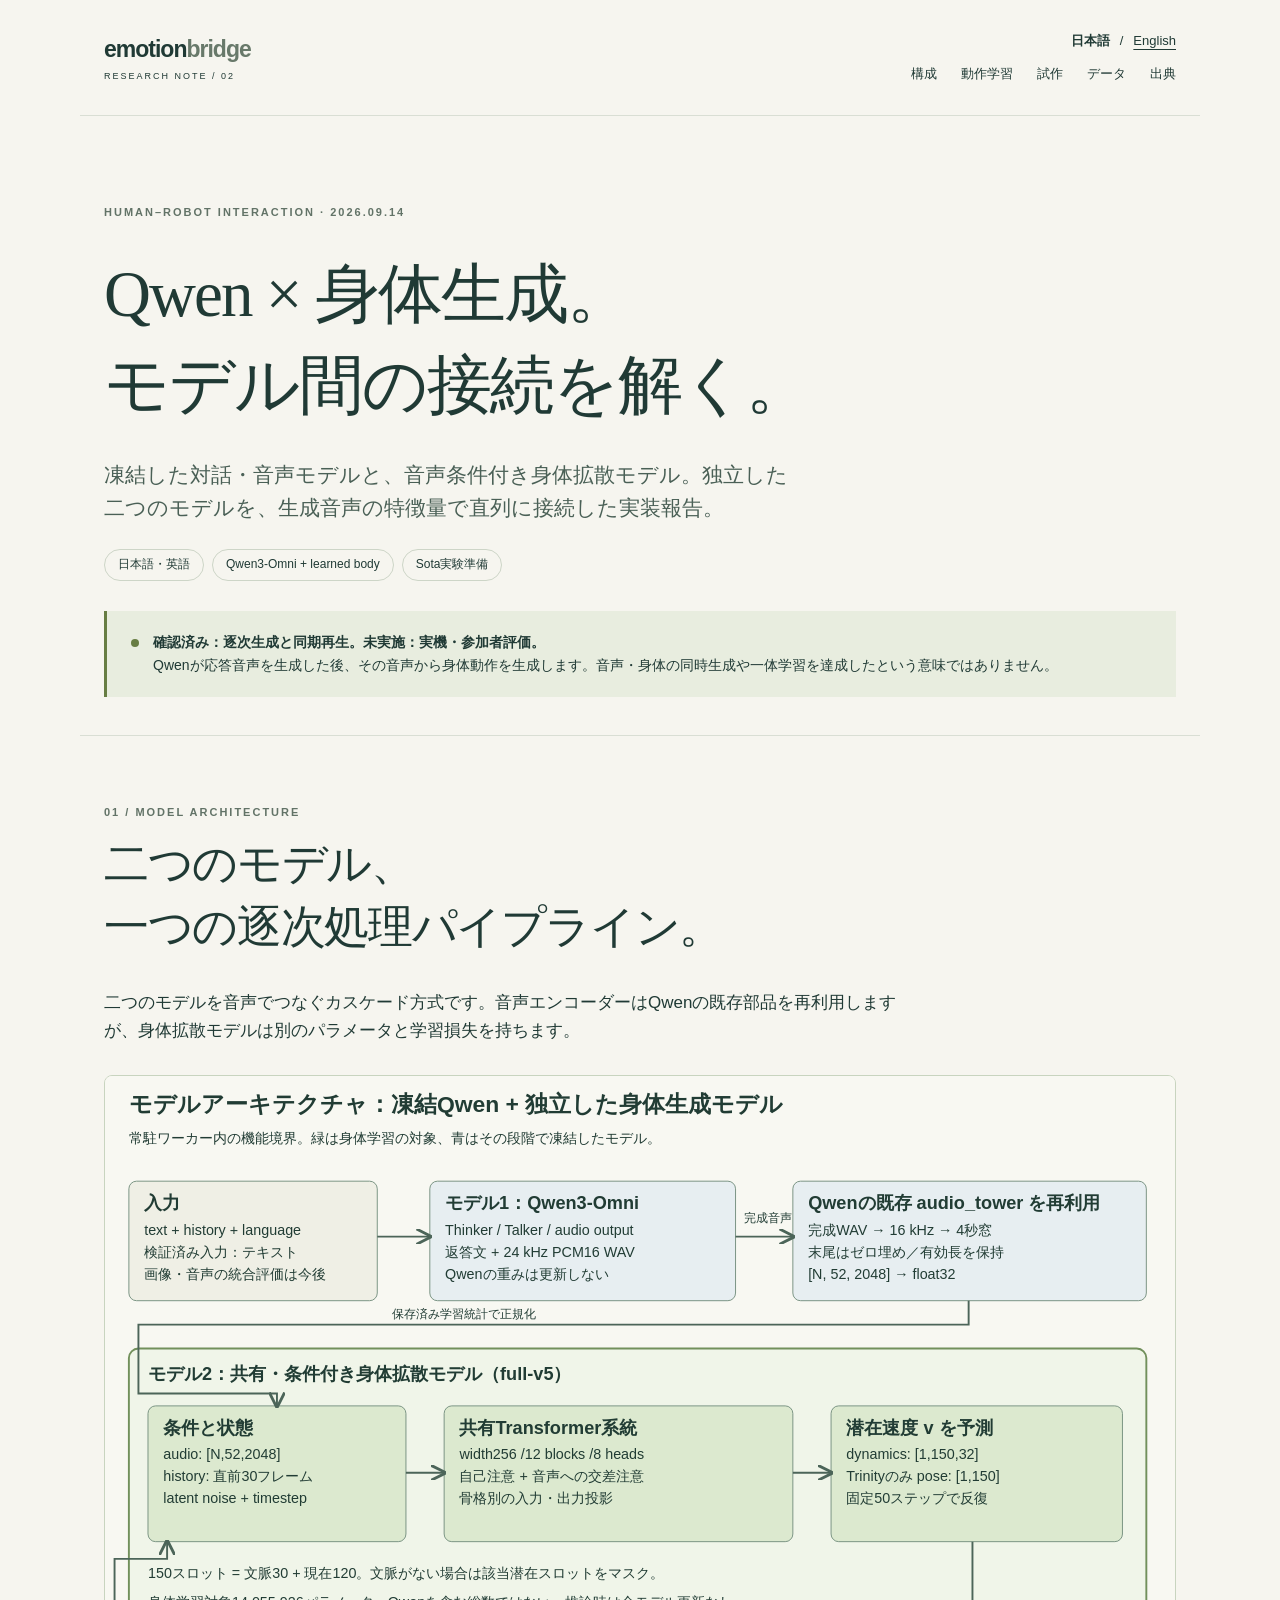
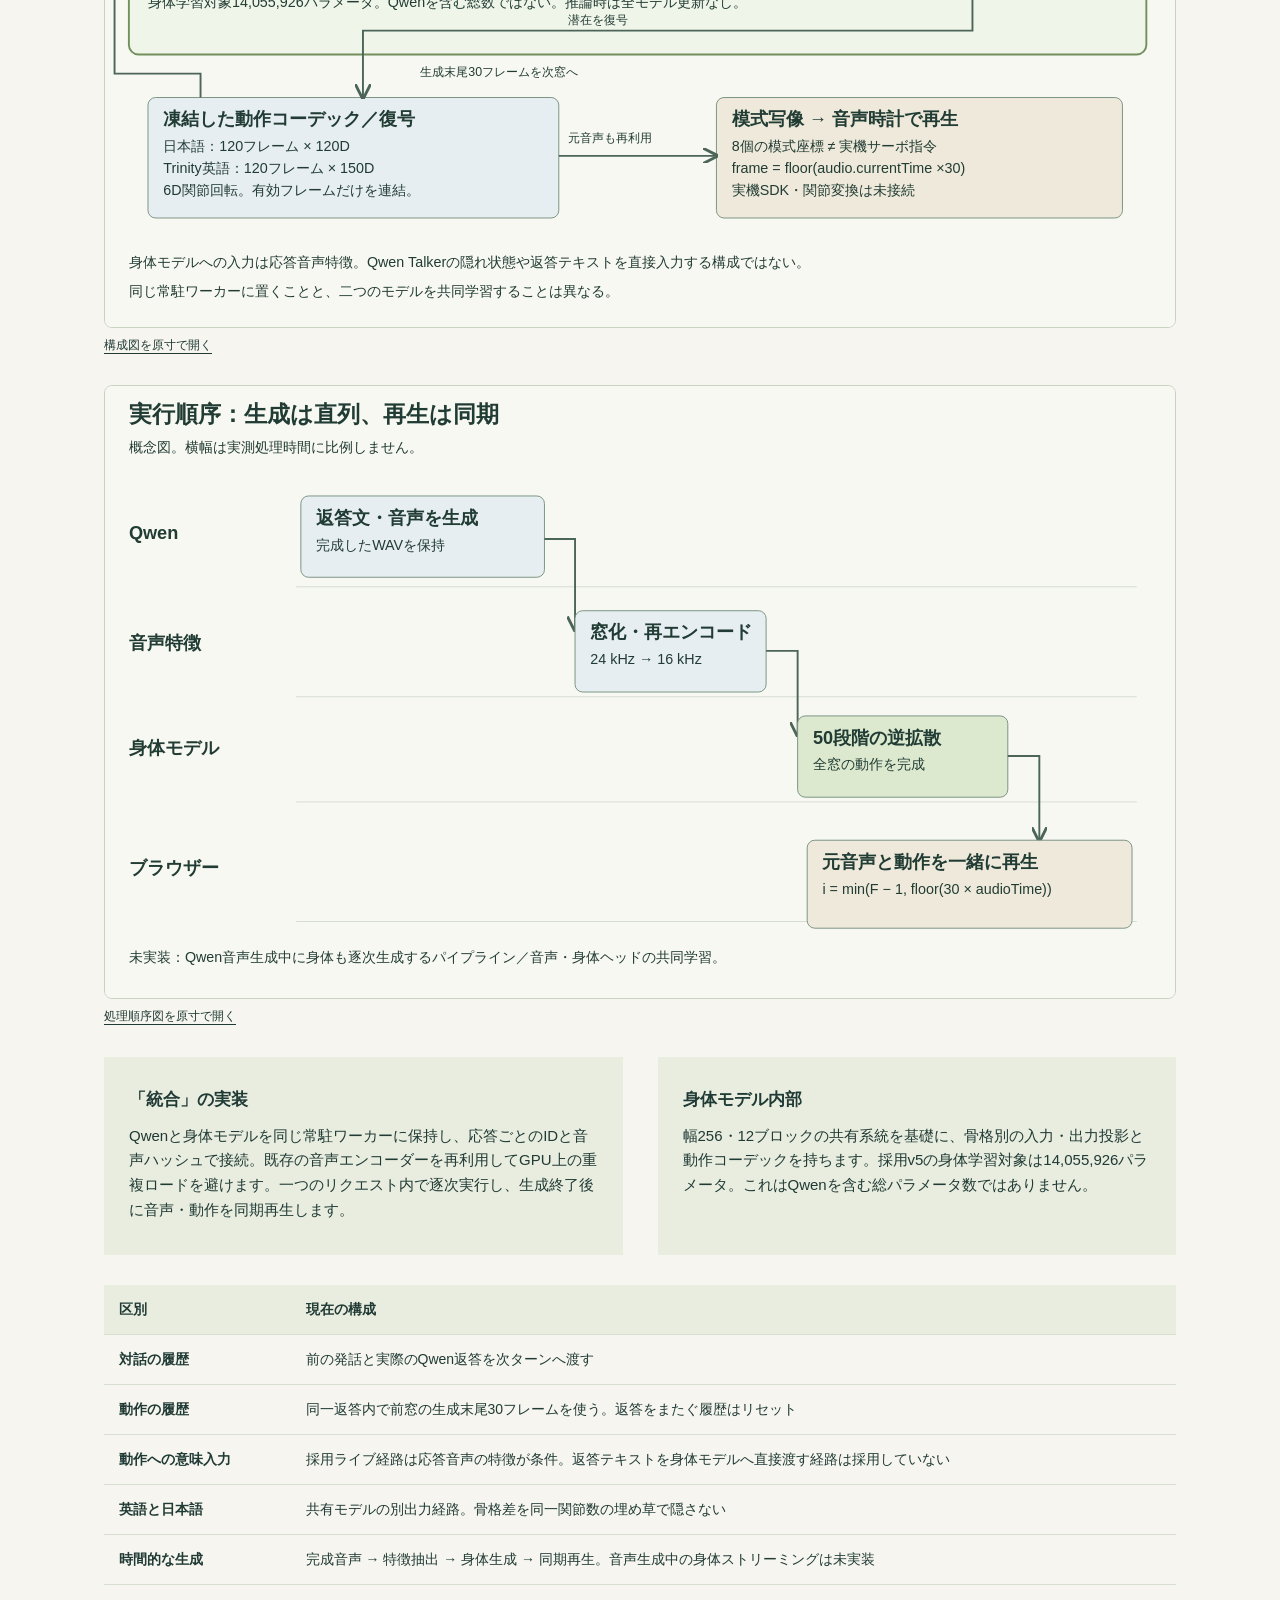
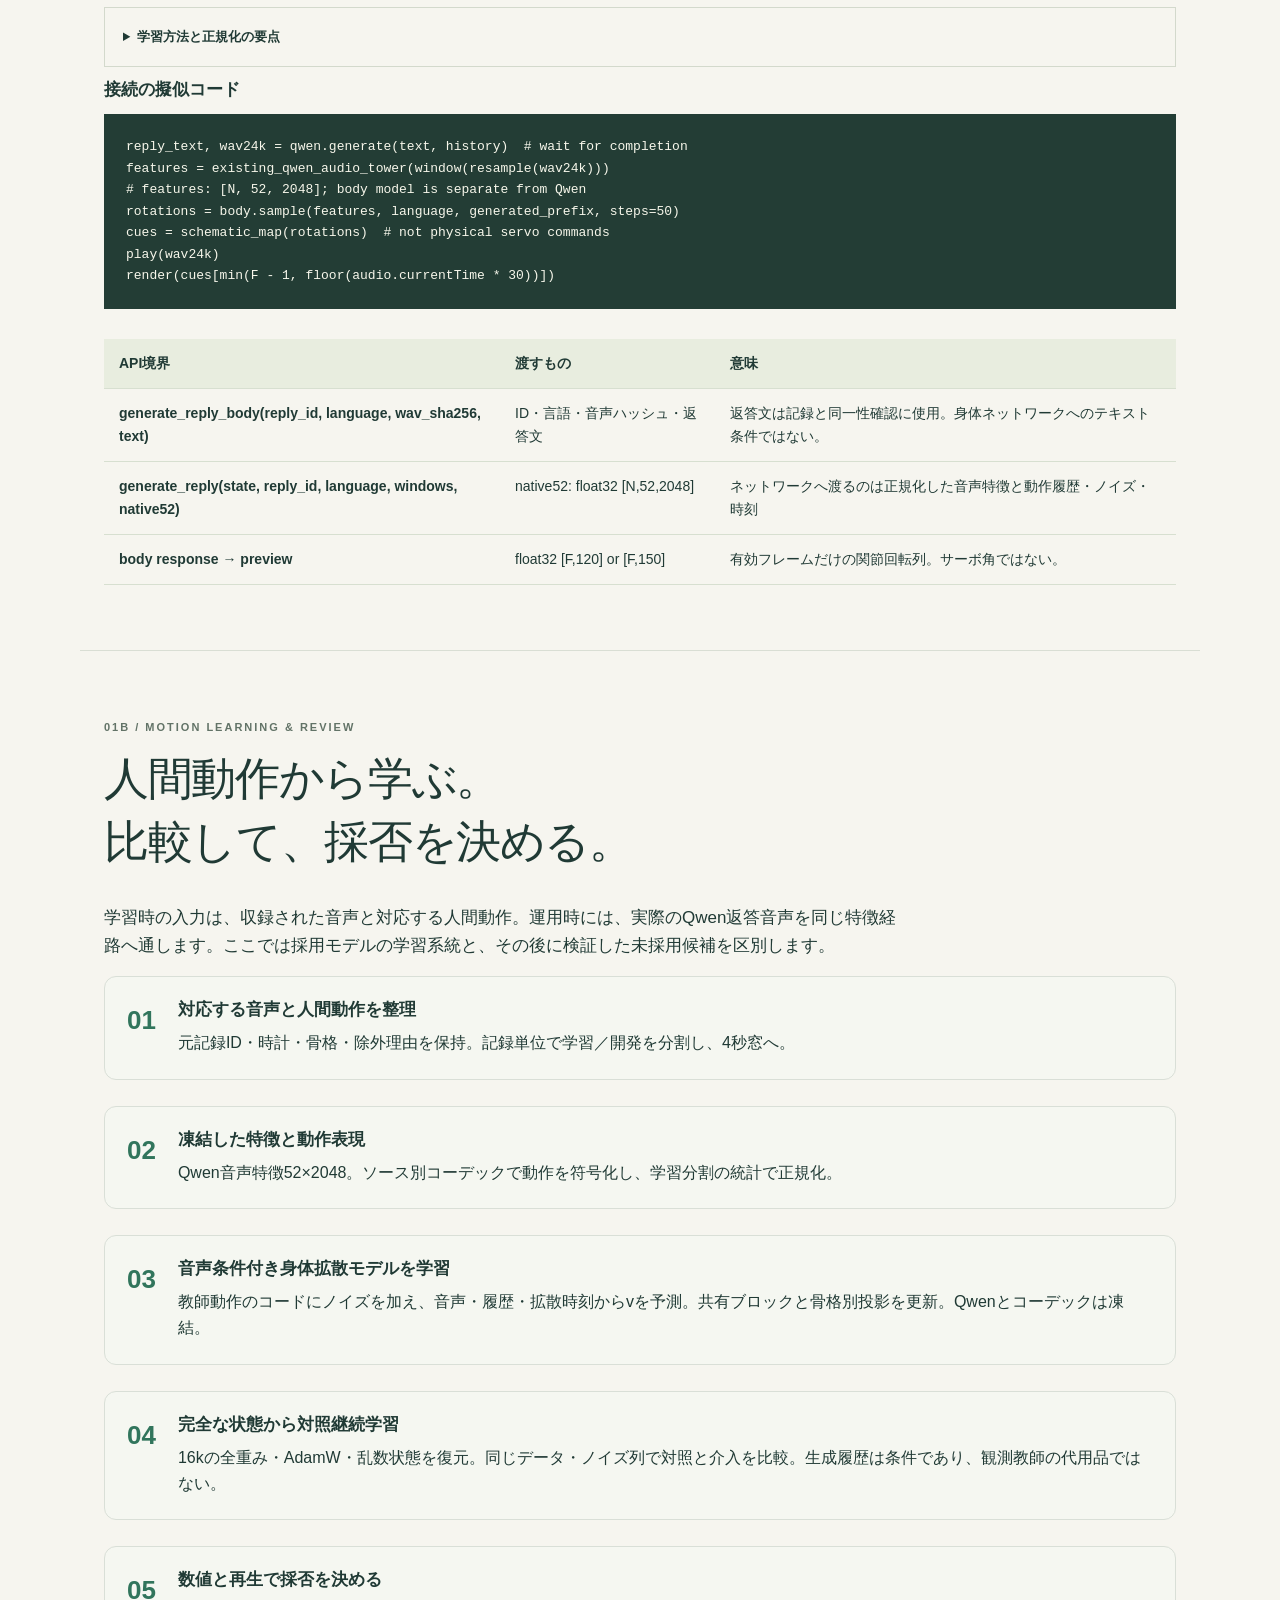
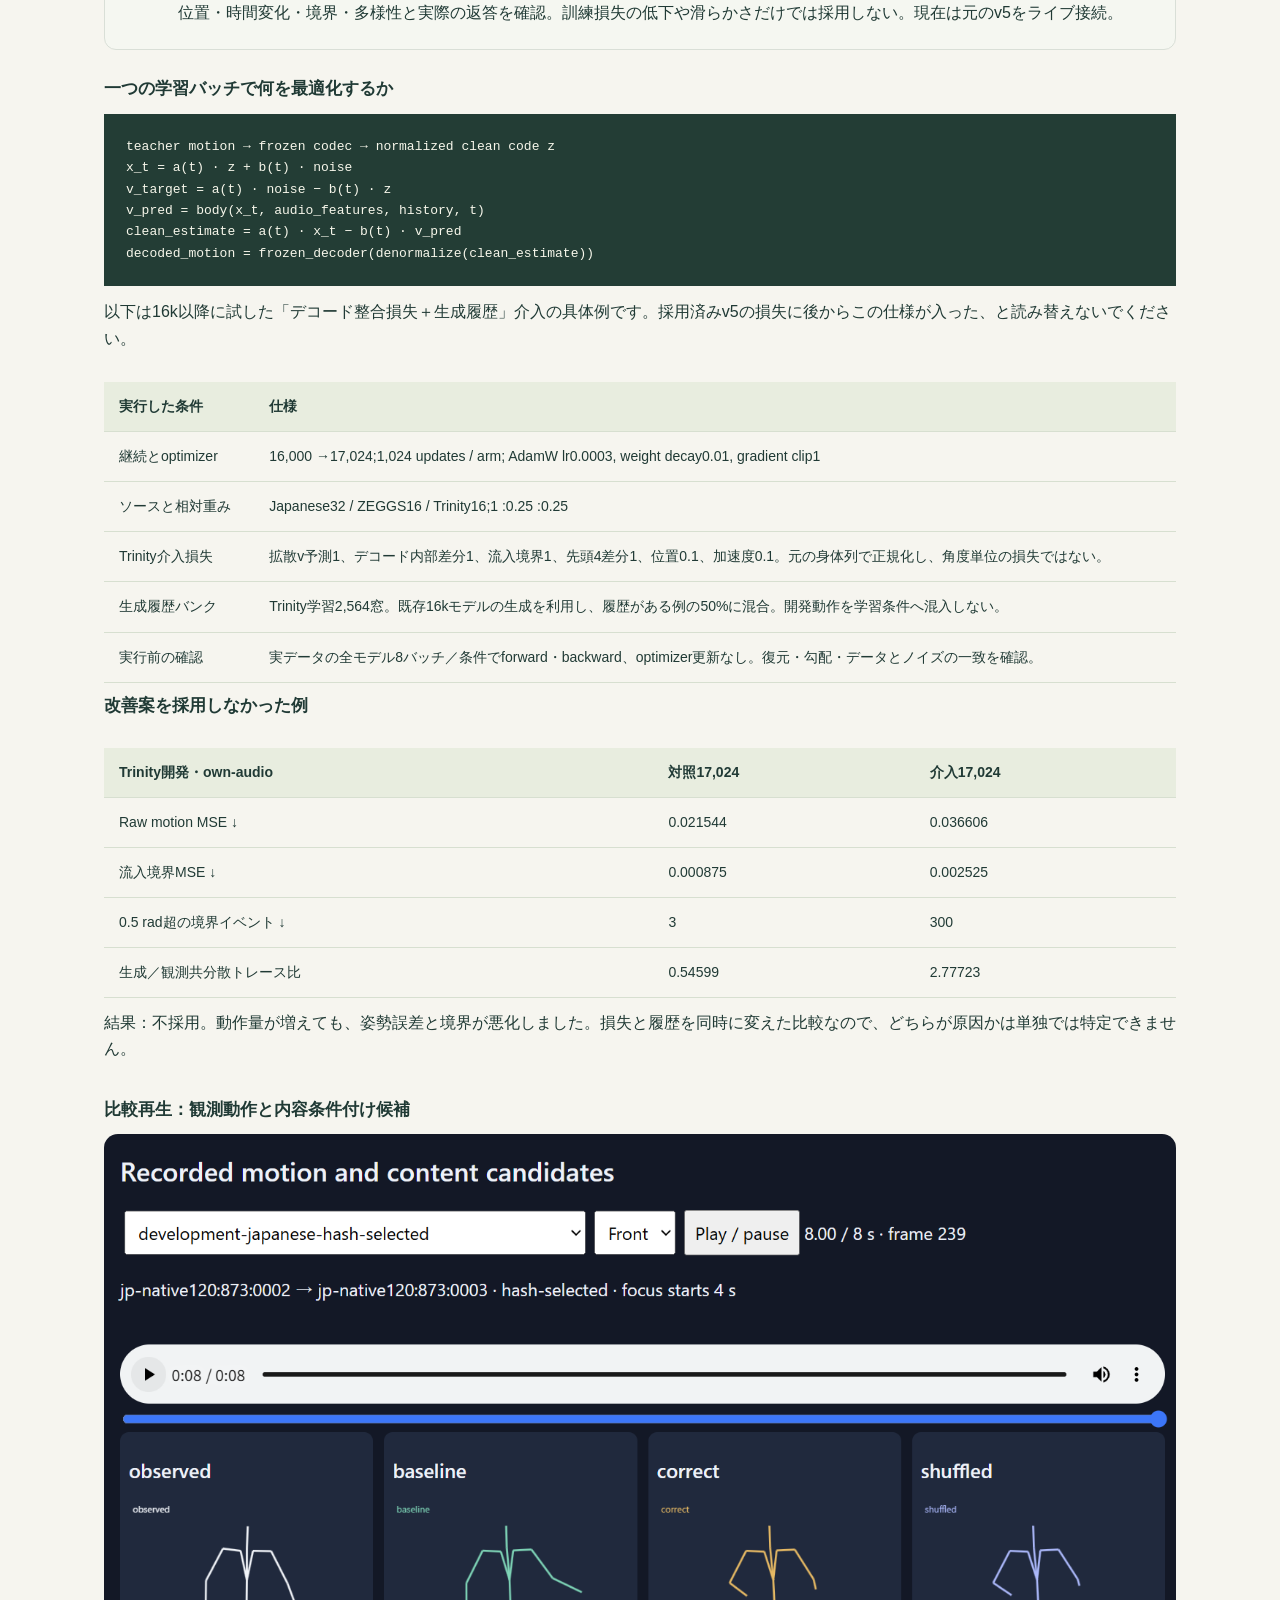
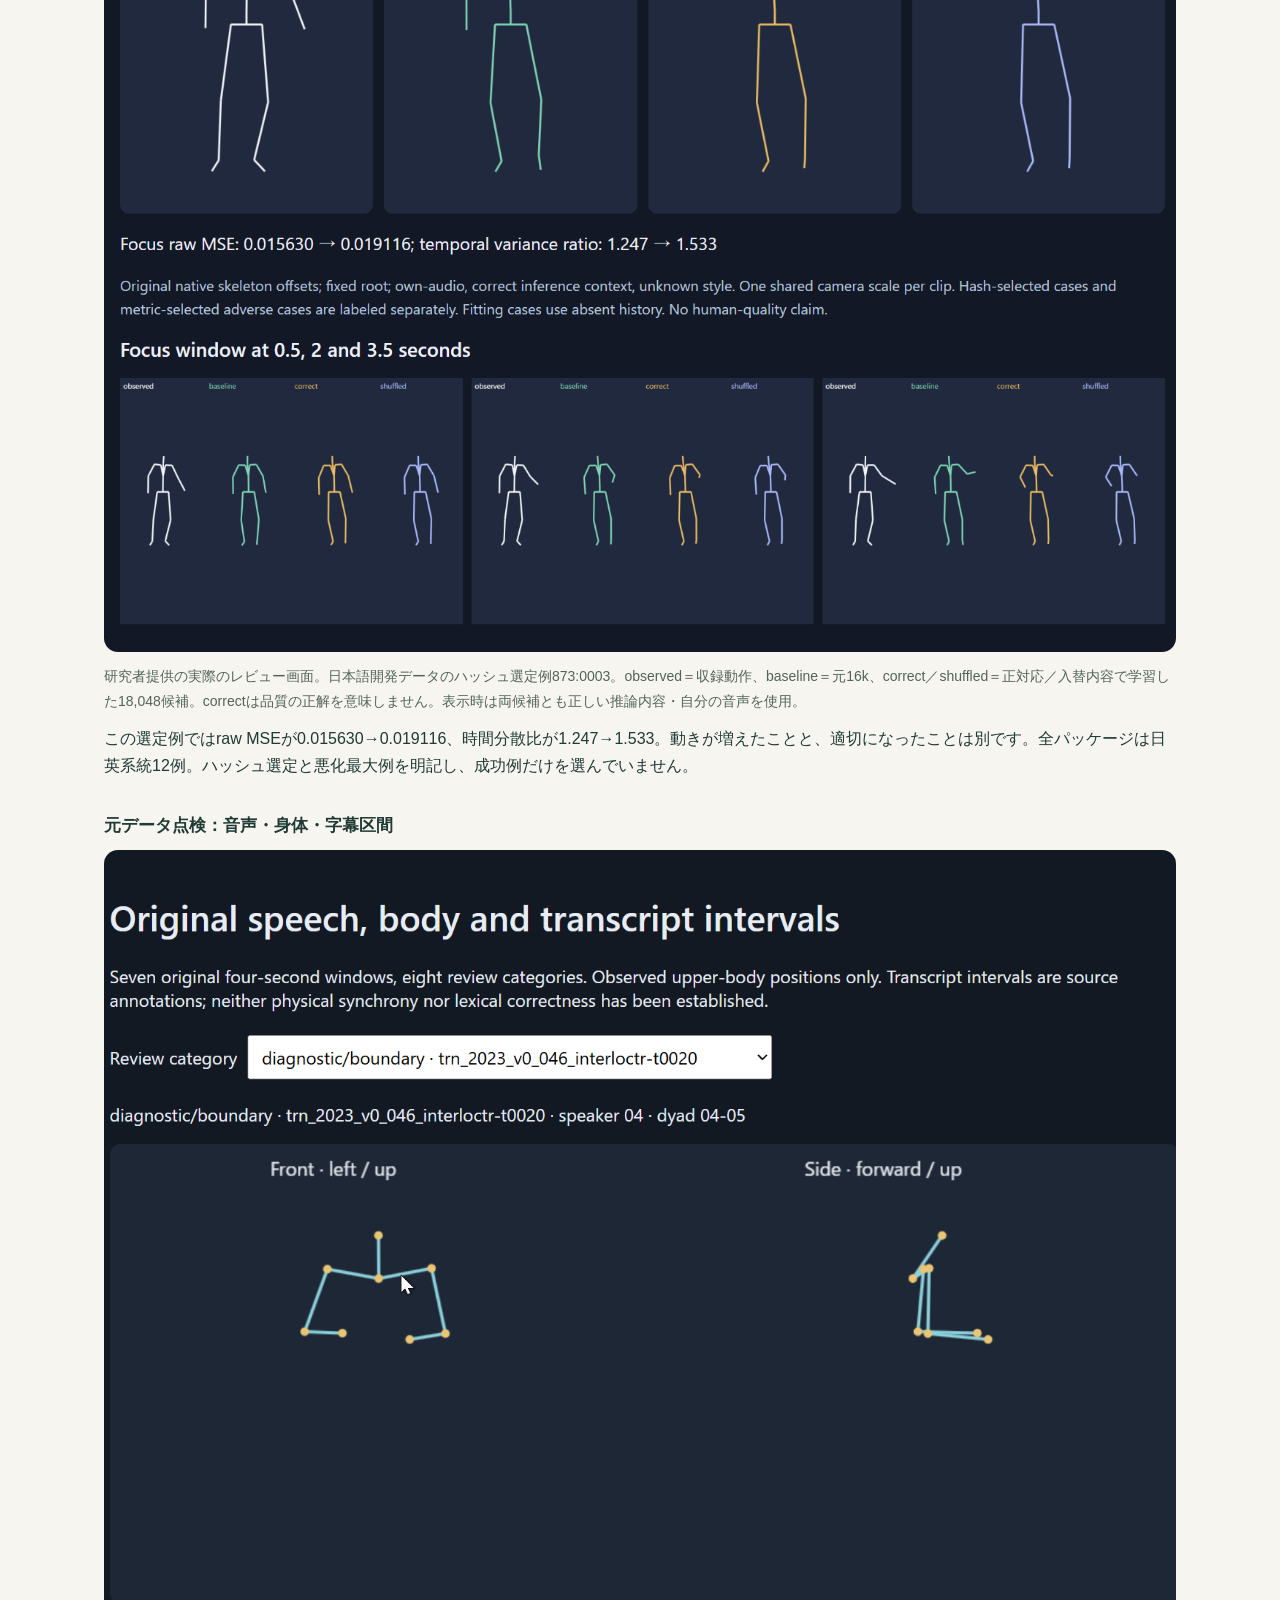
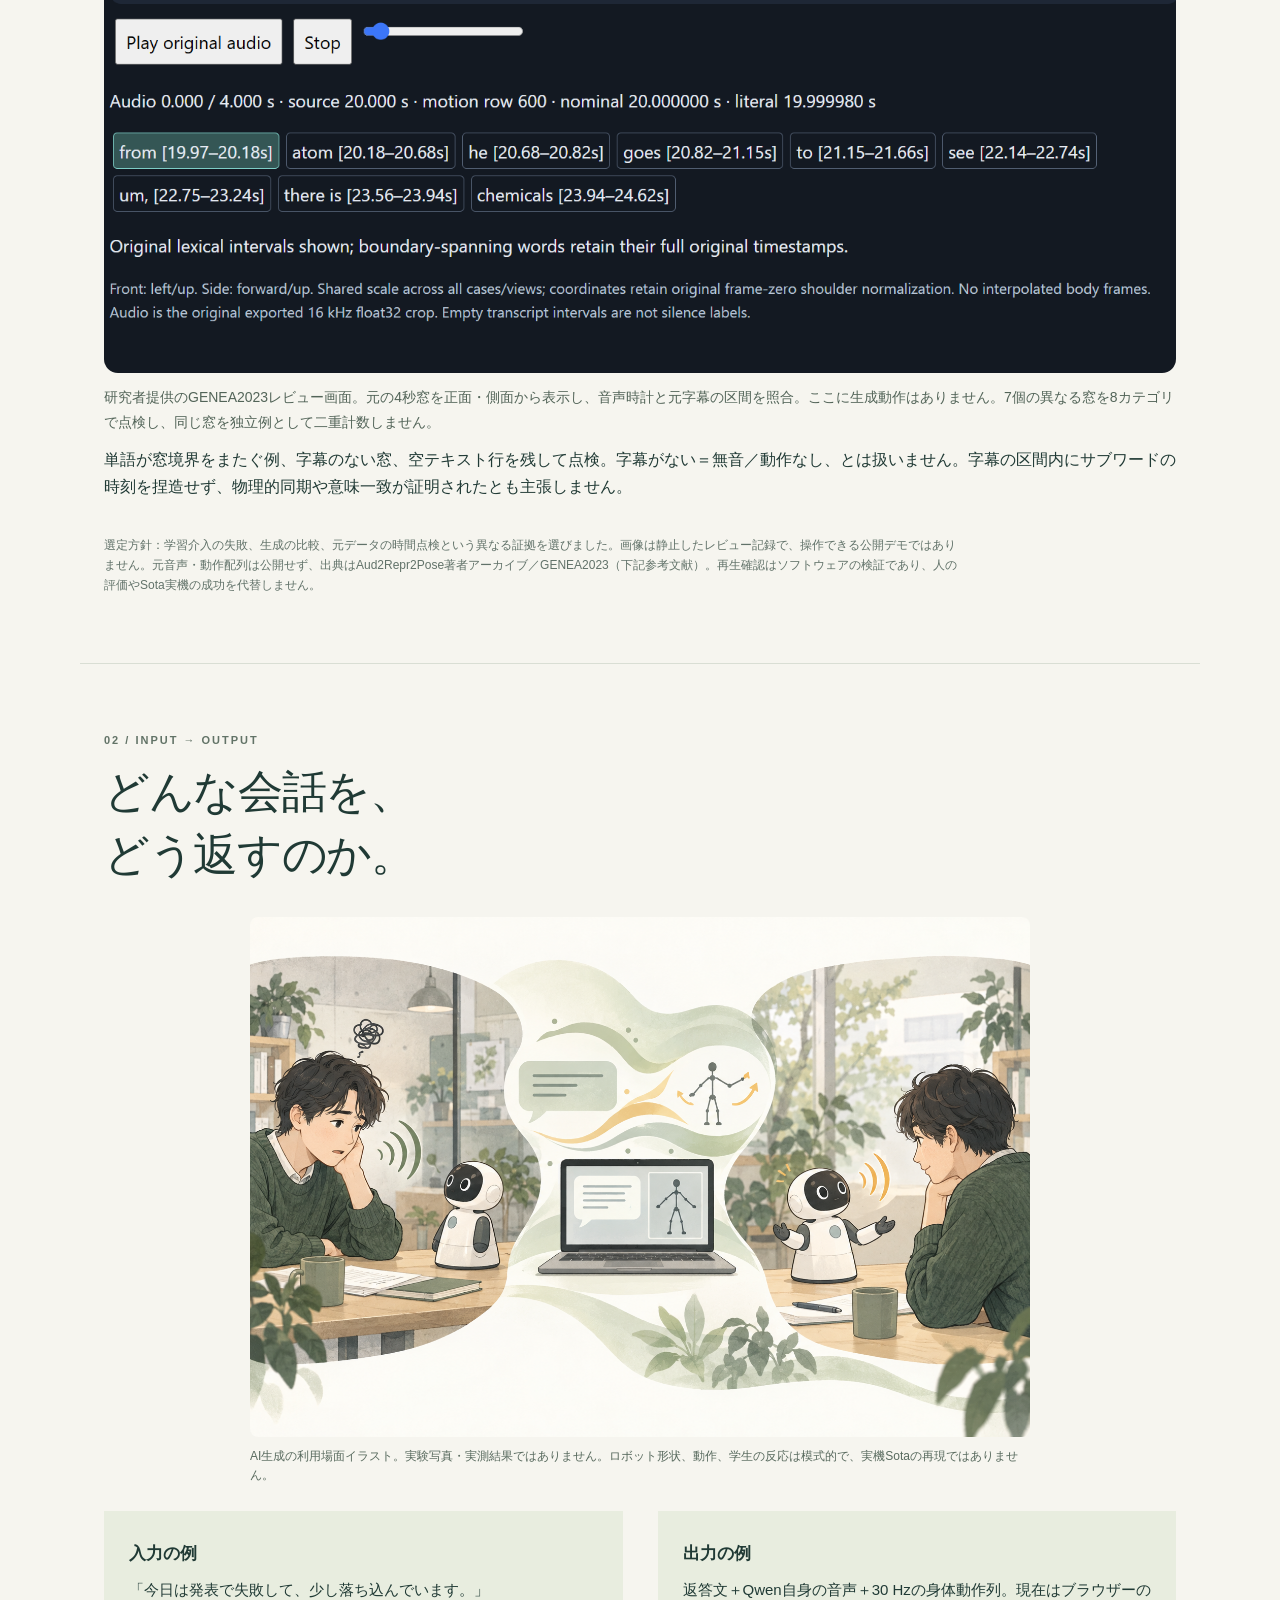
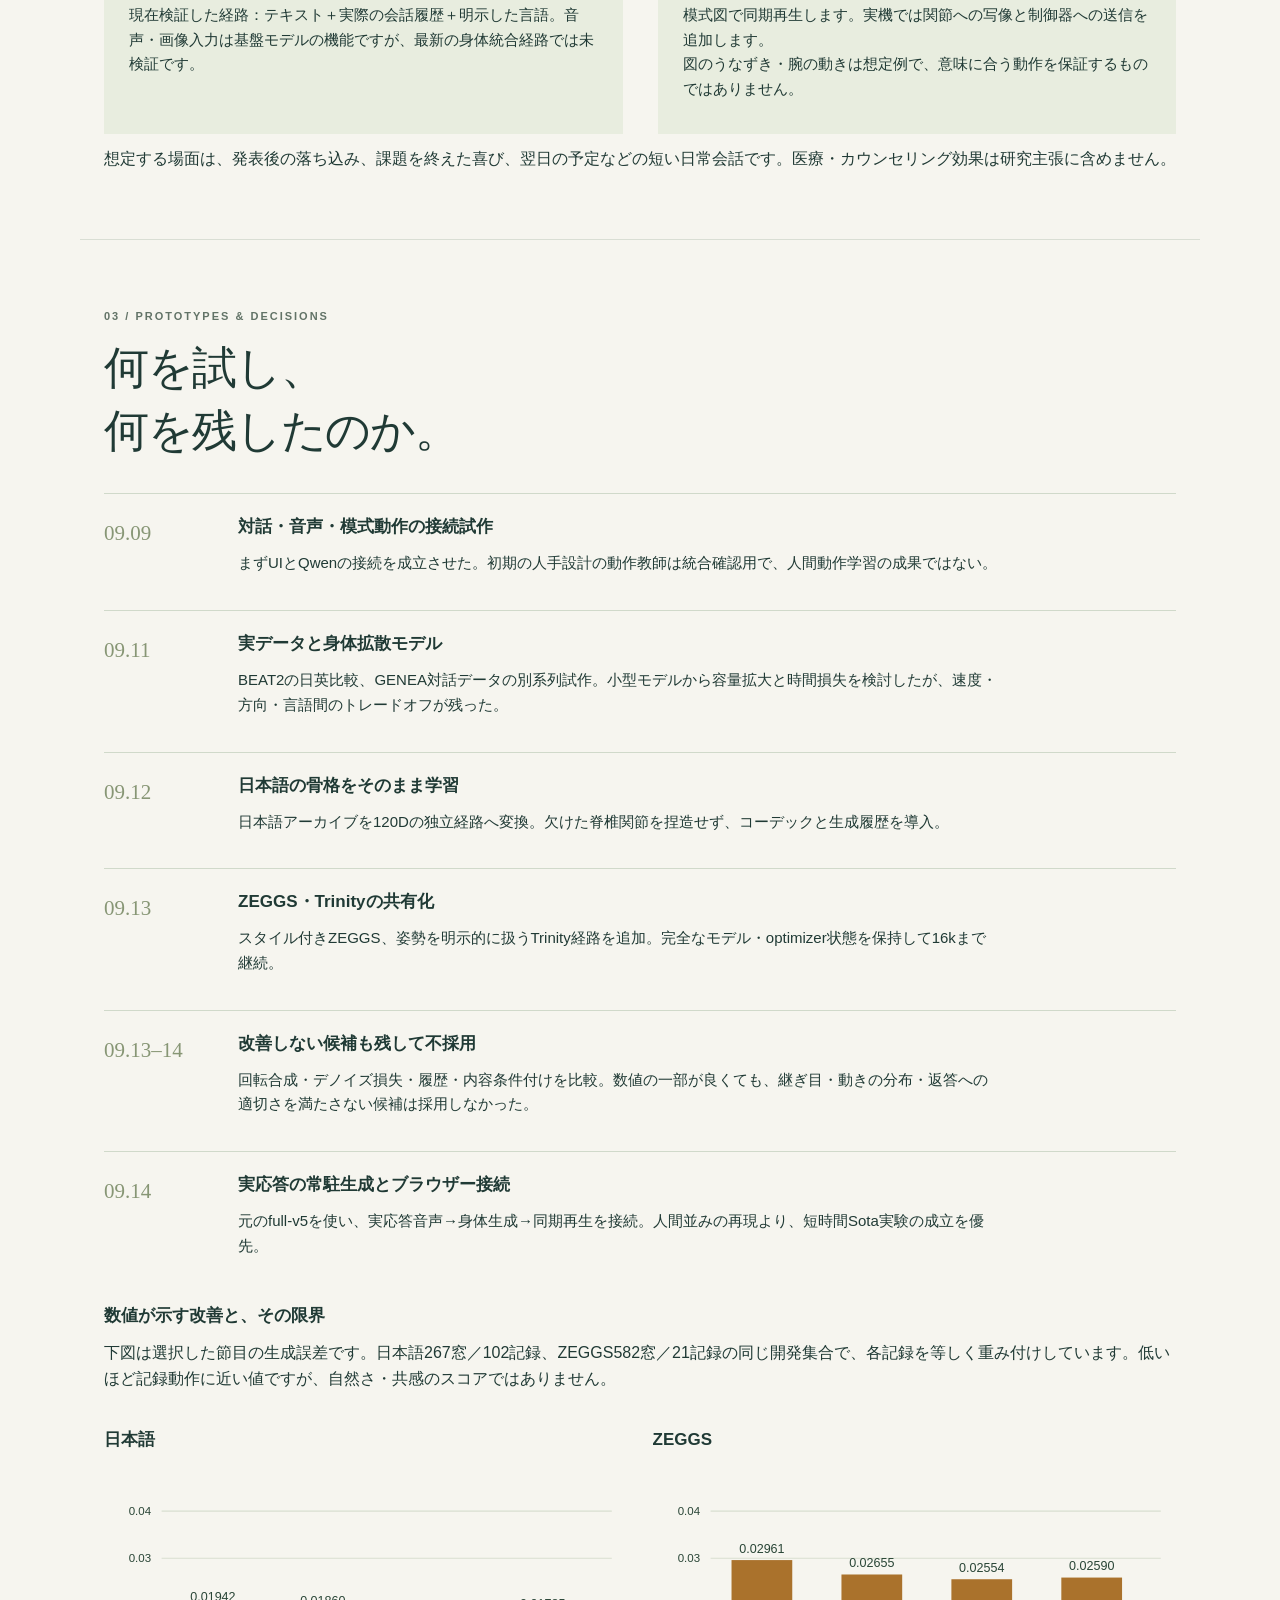
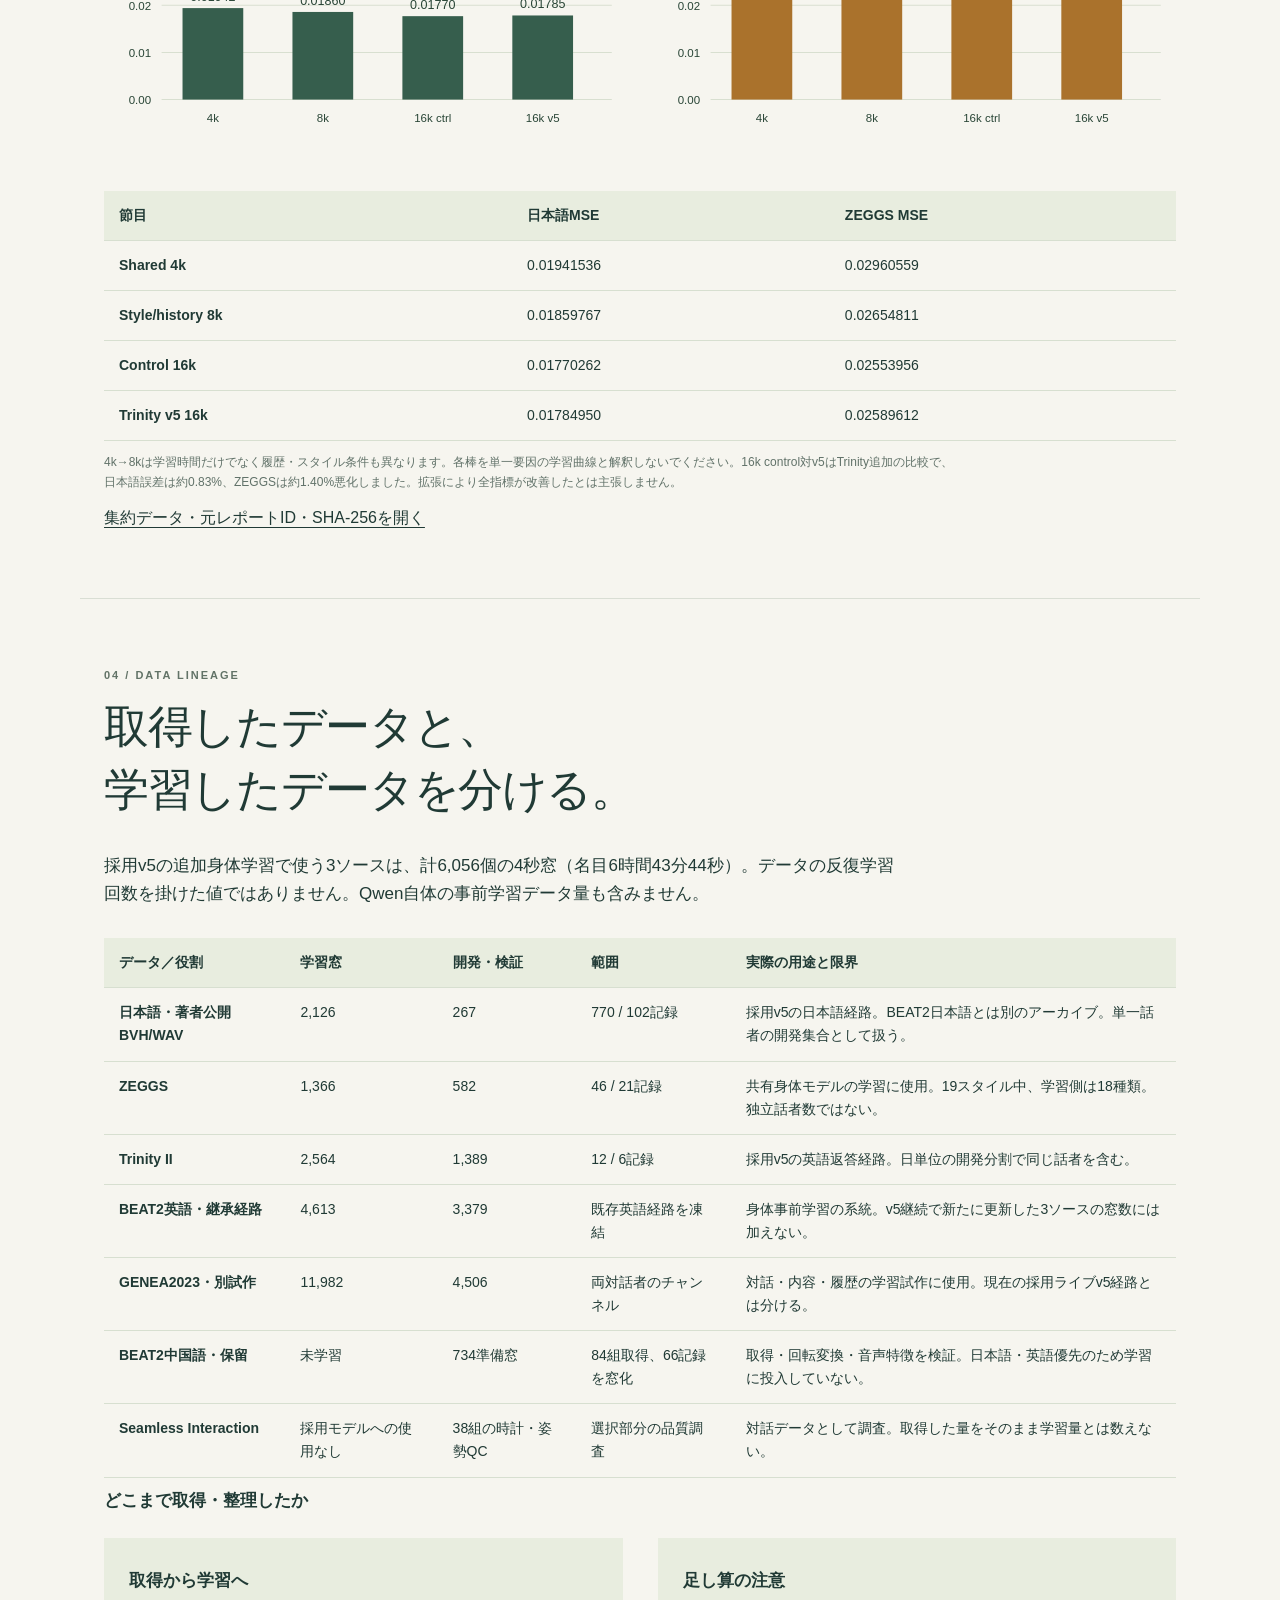
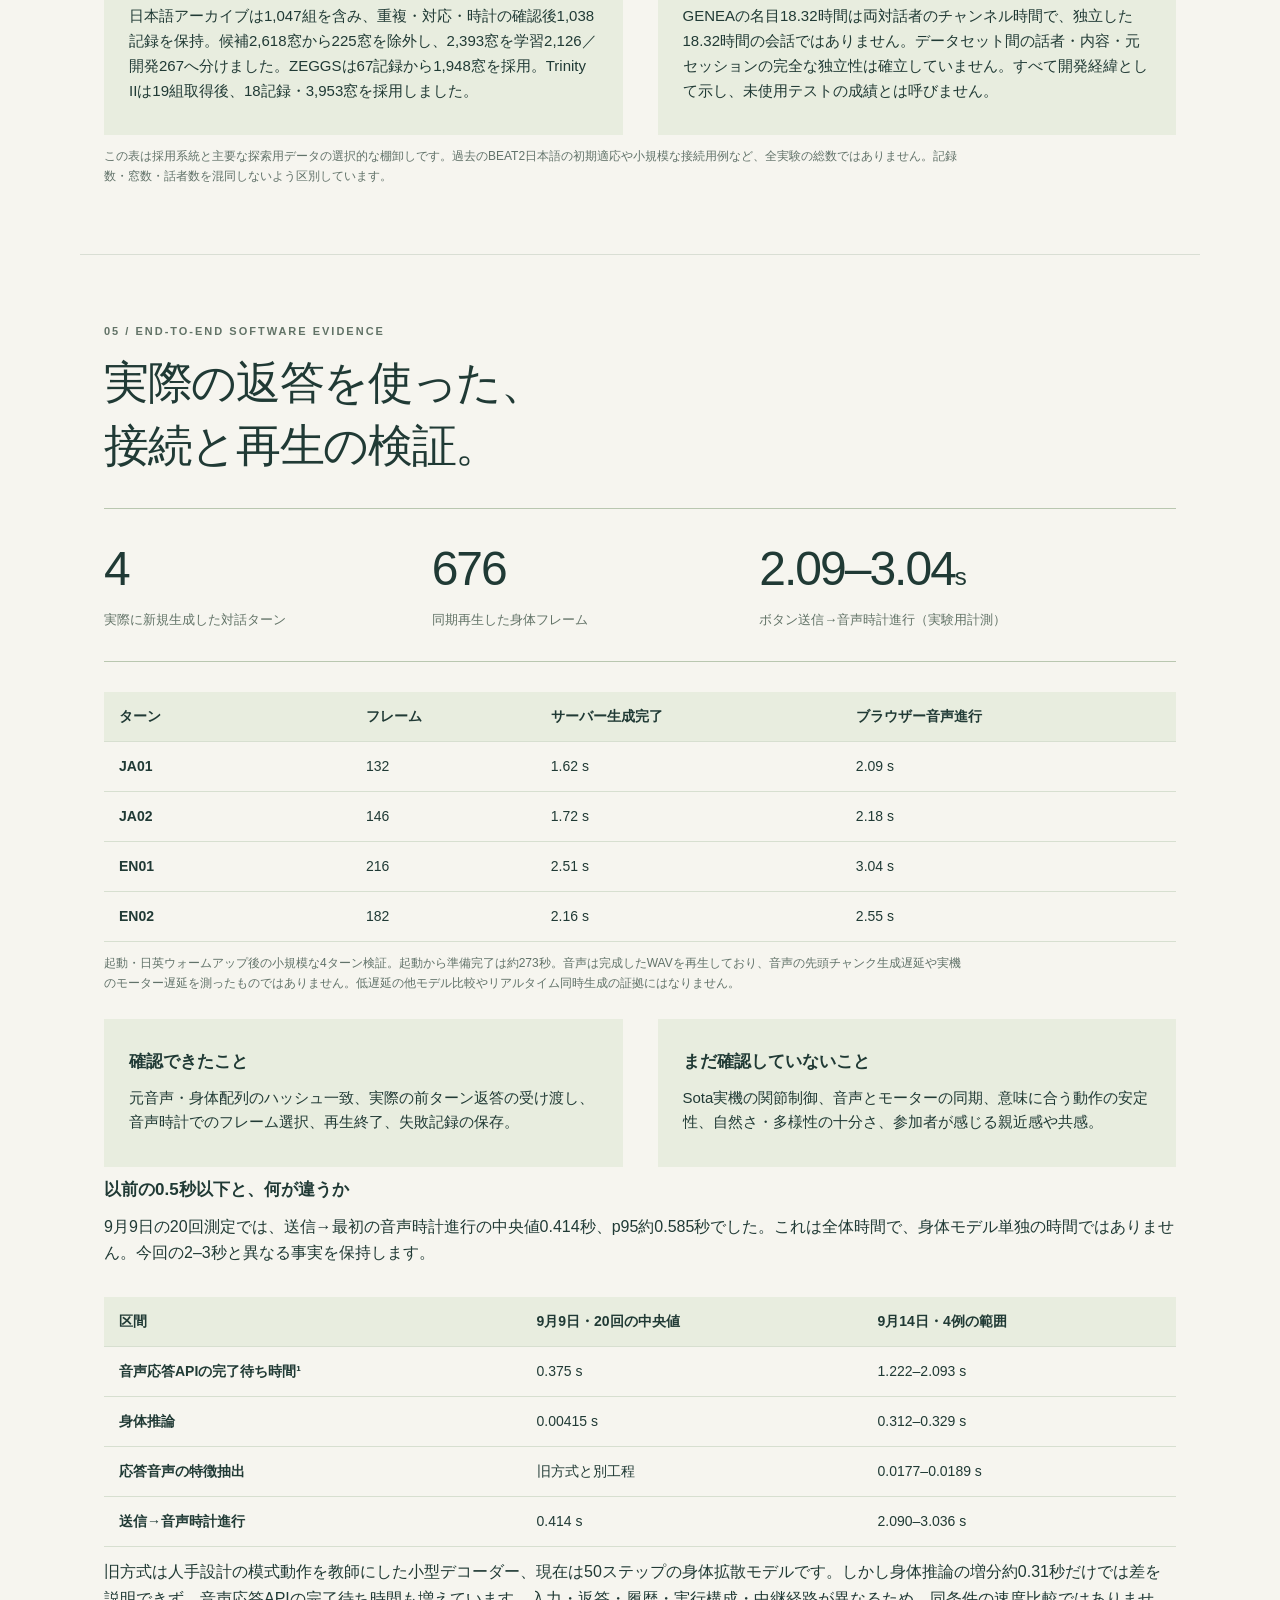
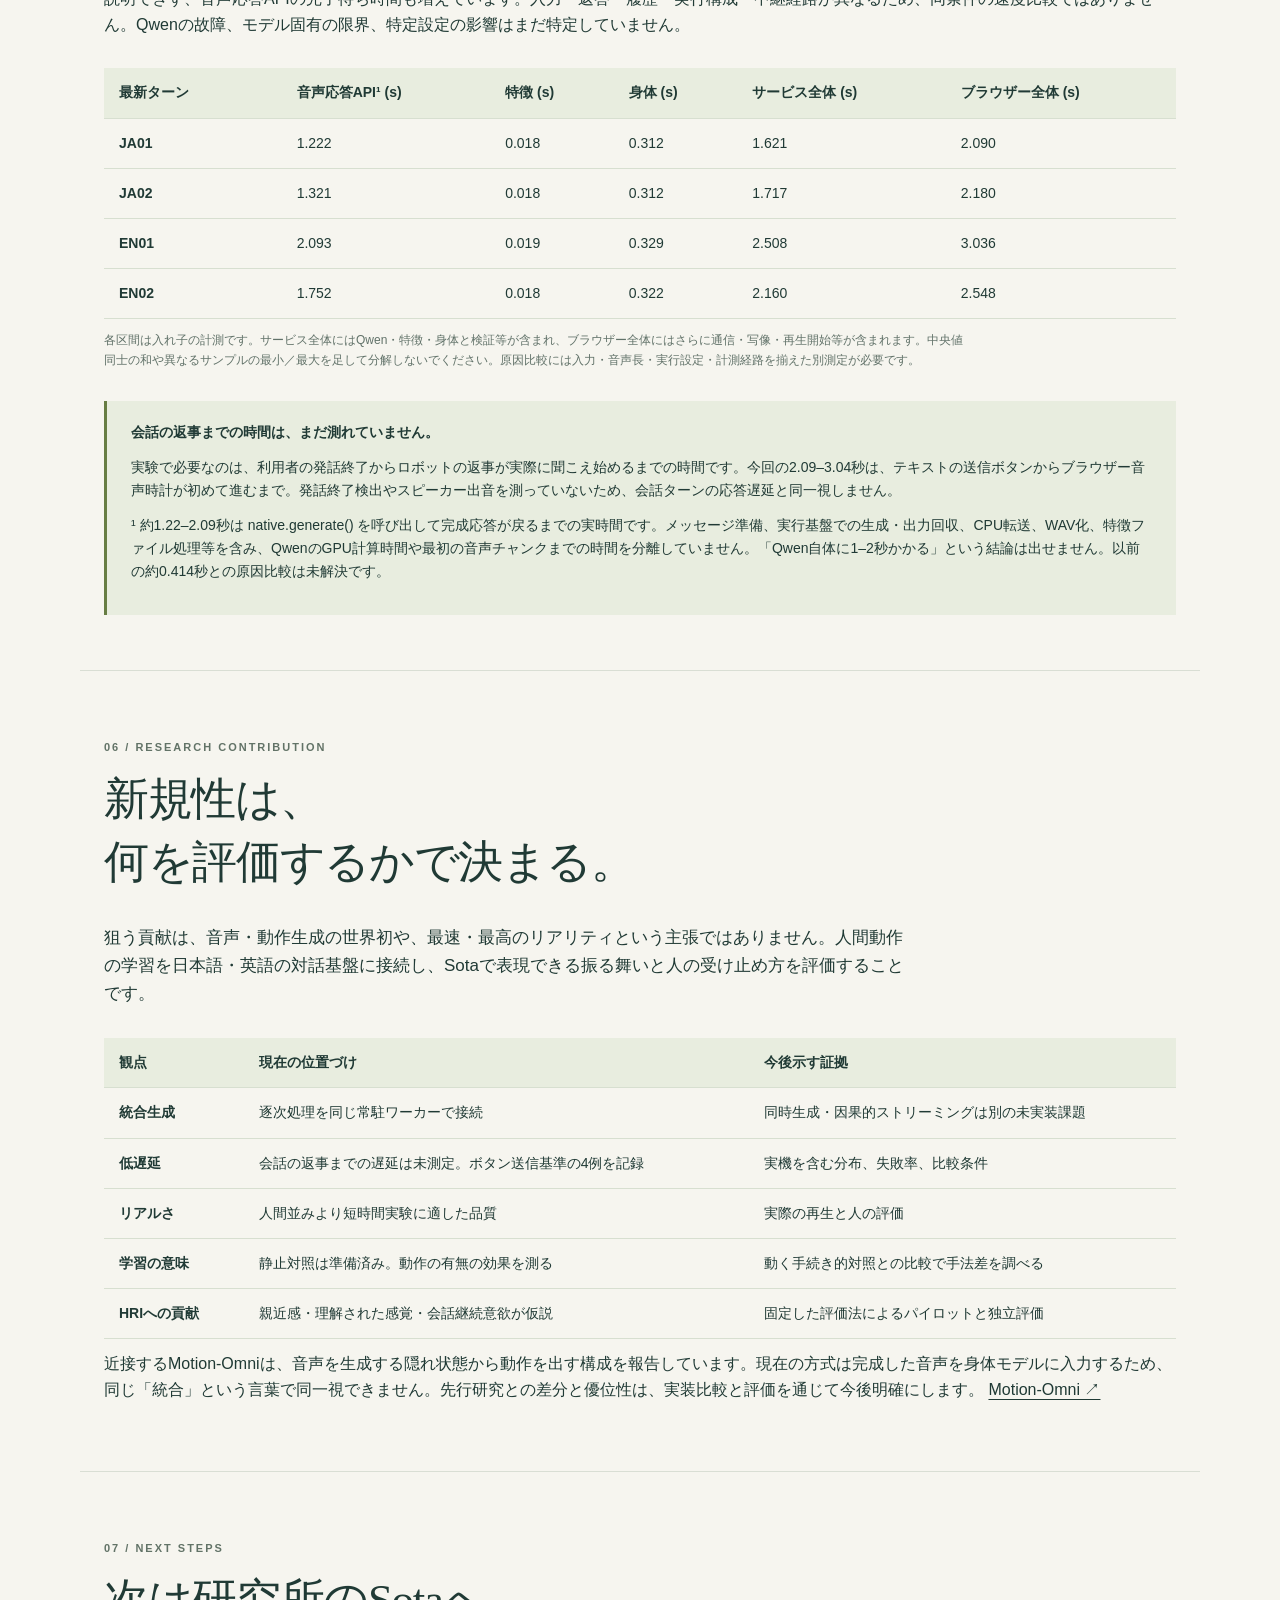
==== commit ac28b89d: "Add architecture diagrams, motion learning review and precise latency boundaries" ====
--- a/index.html
+++ b/index.html
@@ -1,2 +1,13 @@
 <!doctype html>
-<html lang="ja"><head><meta charset="utf-8"><meta name="viewport" content="width=device-width,initial-scale=1"><meta name="description" content="Sota · Vstone official product information"><title>Sota · Vstone official product information | Emotion Bridge</title><link rel="stylesheet" href="style.css"><link rel="alternate" hreflang="ja" href="index.html"><link rel="alternate" hreflang="en" href="en.html"></head><body><a class="skip" href="#main">本文へ</a><header><a class="brand" href="index.html">emotion<span>bridge</span><small>RESEARCH NOTE / 02</small></a><div class="header-right"><div class="language" aria-label="Language"><a lang="ja" href="index.html" aria-current="page">日本語</a><span>/</span><a lang="en" href="en.html">English</a></div><nav aria-label="セクション"><a href="#architecture">構成</a><a href="#history">試作</a><a href="#datasets">データ</a><a href="#credits">出典</a></nav></div></header><main id="main"><section class="hero"><p class="eyebrow">HUMAN–ROBOT INTERACTION · 2026.09.14</p><h1>会話に、<br>学習した身体表現を。</h1><p class="lead">人間の動作から学んだ振る舞いは、小型ロボットとの対話に親近感や共感を生むか。</p><div class="tags"><span>日本語・英語</span><span>Qwen3-Omni + learned body</span><span>Sota実験準備</span></div><div class="status"><i aria-hidden="true"></i><div><strong>確認済み：逐次生成と同期再生。未実施：実機・参加者評価。</strong><br>Qwenが応答音声を生成した後、その音声から身体動作を生成します。音声・身体の同時生成や一体学習を達成したという意味ではありません。</div></div></section><section id="scenario"><p class="eyebrow">01 / INPUT → OUTPUT</p><h2>どんな会話を、<br>どう返すのか。</h2><figure class="scene"><img src="scenario.png" width="1536" height="1024" alt="学生の発話、システム内の処理、ロボットの返答と身体表現を描いた想定場面"><figcaption>AI生成の利用場面イラスト。実験写真・実測結果ではありません。ロボット形状、動作、学生の反応は模式的で、実機Sotaの再現ではありません。</figcaption></figure><div class="two"><article class="card"><h3>入力の例</h3><p>「今日は発表で失敗して、少し落ち込んでいます。」<br>現在検証した経路：テキスト＋実際の会話履歴＋明示した言語。音声・画像入力は基盤モデルの機能ですが、最新の身体統合経路では未検証です。</p></article><article class="card"><h3>出力の例</h3><p>返答文＋Qwen自身の音声＋30 Hzの身体動作列。現在はブラウザーの模式図で同期再生します。実機では関節への写像と制御器への送信を追加します。<br>図のうなずき・腕の動きは想定例で、意味に合う動作を保証するものではありません。</p></article></div><p>想定する場面は、発表後の落ち込み、課題を終えた喜び、翌日の予定などの短い日常会話です。医療・カウンセリング効果は研究主張に含めません。</p></section><section id="architecture"><p class="eyebrow">02 / ARCHITECTURE</p><h2>一体学習ではなく、<br>凍結基盤への身体出力拡張。</h2><div class="architecture" aria-label="現在の逐次生成経路"><div class="node plain"><b>A</b><div><h3>入力と対話履歴</h3><p>テキスト・言語 ja/en</p></div></div><div class="down" aria-hidden="true">↓</div><div class="node frozen"><b>B</b><div><h3>Frozen Qwen3-Omni</h3><p>返答文と完成した応答音声</p></div></div><div class="down" aria-hidden="true">↓</div><div class="node frozen"><b>C</b><div><h3>常駐音声エンコーダー</h3><p>4秒窓 → 52×2048 特徴</p></div></div><div class="down" aria-hidden="true">↓</div><div class="node learned"><b>D</b><div><h3>共有・条件付き身体拡散モデル</h3><p>ノイズ＋音声＋直前30フレーム → 50ステップ</p></div></div><div class="down" aria-hidden="true">↓</div><div class="node frozen"><b>E</b><div><h3>言語・骨格別デコーダー</h3><p>日本語120D / 英語Trinity150D → 30 Hz</p></div></div><div class="down" aria-hidden="true">↓</div><div class="node plain"><b>F</b><div><h3>模式写像と同期再生</h3><p>元音声の再生時計が動作フレームを駆動</p></div></div></div><p class="legend">緑：身体学習で更新した領域　／　青：当該統合学習で凍結　／　全モデルは今回の推論では更新なし</p><div class="two"><article class="card"><h3>「統合」の実装</h3><p>Qwenと身体モデルを同じ常駐ワーカーに保持し、応答ごとのIDと音声ハッシュで接続。既存の音声エンコーダーを再利用してGPU上の重複ロードを避けます。一つのリクエスト内で逐次実行し、生成終了後に音声・動作を同期再生します。</p></article><article class="card"><h3>身体モデル内部</h3><p>幅256・12ブロックの共有系統を基礎に、骨格別の入力・出力投影と動作コーデックを持ちます。採用v5の身体学習対象は14,055,926パラメータ。これはQwenを含む総パラメータ数ではありません。</p></article></div><div class="table-wrap"><table><thead><tr><th scope="col">区別</th><th scope="col">現在の構成</th></tr></thead><tbody><tr><th scope="row">対話の履歴</th><td>前の発話と実際のQwen返答を次ターンへ渡す</td></tr><tr><th scope="row">動作の履歴</th><td>同一返答内で前窓の生成末尾30フレームを使う。返答をまたぐ履歴はリセット</td></tr><tr><th scope="row">動作への意味入力</th><td>採用ライブ経路は応答音声の特徴が条件。返答テキストを身体モデルへ直接渡す経路は採用していない</td></tr><tr><th scope="row">英語と日本語</th><td>共有モデルの別出力経路。骨格差を同一関節数の埋め草で隠さない</td></tr><tr><th scope="row">時間的な生成</th><td>完成音声 → 特徴抽出 → 身体生成 → 同期再生。音声生成中の身体ストリーミングは未実装</td></tr></tbody></table></div><details><summary>学習方法と正規化の要点</summary><p>日本語・ZEGGSは潜在動作、Trinityは姿勢と動的成分を予測します。凍結したデコーダーを通した動作損失と、拡散の予測損失を併用。生成履歴は条件付けに使い、正解動作を生成物へ置き換えていません。統計は学習分割から計算し、Qwen・既存英語経路・各コーデックを凍結して継続しました。</p><p>Trinity追加の8k→16k継続：日本語batch32、ZEGGS16、Trinity16、相対損失重み1 : 0.25 : 0.25。既存AdamWの状態を復元し、新規Trinityテンソル10個だけを新しいoptimizer状態から開始。生成履歴混合率0.5、音声・履歴dropout0.1。これらは過去に実行した採用系統の仕様で、現在新規学習を行っているわけではありません。</p></details></section><section id="history"><p class="eyebrow">03 / PROTOTYPES & DECISIONS</p><h2>何を試し、<br>何を残したのか。</h2><div class="steps"><article><span>09.09</span><div><h3>対話・音声・模式動作の接続試作</h3><p>まずUIとQwenの接続を成立させた。初期の人手設計の動作教師は統合確認用で、人間動作学習の成果ではない。</p></div></article><article><span>09.11</span><div><h3>実データと身体拡散モデル</h3><p>BEAT2の日英比較、GENEA対話データの別系列試作。小型モデルから容量拡大と時間損失を検討したが、速度・方向・言語間のトレードオフが残った。</p></div></article><article><span>09.12</span><div><h3>日本語の骨格をそのまま学習</h3><p>日本語アーカイブを120Dの独立経路へ変換。欠けた脊椎関節を捏造せず、コーデックと生成履歴を導入。</p></div></article><article><span>09.13</span><div><h3>ZEGGS・Trinityの共有化</h3><p>スタイル付きZEGGS、姿勢を明示的に扱うTrinity経路を追加。完全なモデル・optimizer状態を保持して16kまで継続。</p></div></article><article><span>09.13–14</span><div><h3>改善しない候補も残して不採用</h3><p>回転合成・デノイズ損失・履歴・内容条件付けを比較。数値の一部が良くても、継ぎ目・動きの分布・返答への適切さを満たさない候補は採用しなかった。</p></div></article><article><span>09.14</span><div><h3>実応答の常駐生成とブラウザー接続</h3><p>元のfull-v5を使い、実応答音声→身体生成→同期再生を接続。人間並みの再現より、短時間Sota実験の成立を優先。</p></div></article></div><h3>数値が示す改善と、その限界</h3><p>下図は選択した節目の生成誤差です。日本語267窓／102記録、ZEGGS582窓／21記録の同じ開発集合で、各記録を等しく重み付けしています。低いほど記録動作に近い値ですが、自然さ・共感のスコアではありません。</p><div class="two charts"><figure><h3>日本語</h3><svg viewBox="0 0 500 275" role="img" aria-label="日本語 raw MSE"><title>日本語: raw rotation6D MSE</title><line x1="55" y1="225.0" x2="485" y2="225.0" stroke="#d8dfd0"/><text x="45" y="229.0" text-anchor="end" font-size="11">0.00</text><line x1="55" y1="180.0" x2="485" y2="180.0" stroke="#d8dfd0"/><text x="45" y="184.0" text-anchor="end" font-size="11">0.01</text><line x1="55" y1="135.0" x2="485" y2="135.0" stroke="#d8dfd0"/><text x="45" y="139.0" text-anchor="end" font-size="11">0.02</text><line x1="55" y1="90.0" x2="485" y2="90.0" stroke="#d8dfd0"/><text x="45" y="94.0" text-anchor="end" font-size="11">0.03</text><line x1="55" y1="45.0" x2="485" y2="45.0" stroke="#d8dfd0"/><text x="45" y="49.0" text-anchor="end" font-size="11">0.04</text><rect x="75" y="137.63086210850093" width="58" height="87.36913789149907" fill="#365e4d"/><text x="104" y="130.63086210850093" text-anchor="middle" font-size="12">0.01942</text><text x="104" y="246" text-anchor="middle" font-size="11">4k</text><rect x="180" y="141.3104773423157" width="58" height="83.68952265768431" fill="#365e4d"/><text x="209" y="134.3104773423157" text-anchor="middle" font-size="12">0.01860</text><text x="209" y="246" text-anchor="middle" font-size="11">8k</text><rect x="285" y="145.33820069836543" width="58" height="79.66179930163456" fill="#365e4d"/><text x="314" y="138.33820069836543" text-anchor="middle" font-size="12">0.01770</text><text x="314" y="246" text-anchor="middle" font-size="11">16k ctrl</text><rect x="390" y="144.67724413985465" width="58" height="80.32275586014535" fill="#365e4d"/><text x="419" y="137.67724413985465" text-anchor="middle" font-size="12">0.01785</text><text x="419" y="246" text-anchor="middle" font-size="11">16k v5</text></svg></figure><figure><h3>ZEGGS</h3><svg viewBox="0 0 500 275" role="img" aria-label="ZEGGS raw MSE"><title>ZEGGS: raw rotation6D MSE</title><line x1="55" y1="225.0" x2="485" y2="225.0" stroke="#d8dfd0"/><text x="45" y="229.0" text-anchor="end" font-size="11">0.00</text><line x1="55" y1="180.0" x2="485" y2="180.0" stroke="#d8dfd0"/><text x="45" y="184.0" text-anchor="end" font-size="11">0.01</text><line x1="55" y1="135.0" x2="485" y2="135.0" stroke="#d8dfd0"/><text x="45" y="139.0" text-anchor="end" font-size="11">0.02</text><line x1="55" y1="90.0" x2="485" y2="90.0" stroke="#d8dfd0"/><text x="45" y="94.0" text-anchor="end" font-size="11">0.03</text><line x1="55" y1="45.0" x2="485" y2="45.0" stroke="#d8dfd0"/><text x="45" y="49.0" text-anchor="end" font-size="11">0.04</text><rect x="75" y="91.7748495810886" width="58" height="133.2251504189114" fill="#aa722c"/><text x="104" y="84.7748495810886" text-anchor="middle" font-size="12">0.02961</text><text x="104" y="246" text-anchor="middle" font-size="11">4k</text><rect x="180" y="105.53351752248723" width="58" height="119.46648247751277" fill="#aa722c"/><text x="209" y="98.53351752248723" text-anchor="middle" font-size="12">0.02655</text><text x="209" y="246" text-anchor="middle" font-size="11">8k</text><rect x="285" y="110.07199600914585" width="58" height="114.92800399085415" fill="#aa722c"/><text x="314" y="103.07199600914585" text-anchor="middle" font-size="12">0.02554</text><text x="314" y="246" text-anchor="middle" font-size="11">16k ctrl</text><rect x="390" y="108.46746127299913" width="58" height="116.53253872700087" fill="#aa722c"/><text x="419" y="101.46746127299913" text-anchor="middle" font-size="12">0.02590</text><text x="419" y="246" text-anchor="middle" font-size="11">16k v5</text></svg></figure></div><div class="table-wrap"><table><thead><tr><th scope="col">節目</th><th scope="col">日本語MSE</th><th scope="col">ZEGGS MSE</th></tr></thead><tbody><tr><th scope="row">Shared 4k</th><td>0.01941536</td><td>0.02960559</td></tr><tr><th scope="row">Style/history 8k</th><td>0.01859767</td><td>0.02654811</td></tr><tr><th scope="row">Control 16k</th><td>0.01770262</td><td>0.02553956</td></tr><tr><th scope="row">Trinity v5 16k</th><td>0.01784950</td><td>0.02589612</td></tr></tbody></table></div><p class="caption">4k→8kは学習時間だけでなく履歴・スタイル条件も異なります。各棒を単一要因の学習曲線と解釈しないでください。16k control対v5はTrinity追加の比較で、日本語誤差は約0.83%、ZEGGSは約1.40%悪化しました。拡張により全指標が改善したとは主張しません。</p><p><a href="evidence.json">集約データ・元レポートID・SHA-256を開く</a></p></section><section id="datasets"><p class="eyebrow">04 / DATA LINEAGE</p><h2>取得したデータと、<br>学習したデータを分ける。</h2><p class="intro">採用v5の追加身体学習で使う3ソースは、計6,056個の4秒窓（名目6時間43分44秒）。データの反復学習回数を掛けた値ではありません。Qwen自体の事前学習データ量も含みません。</p><div class="table-wrap"><table><thead><tr><th scope="col">データ／役割</th><th scope="col">学習窓</th><th scope="col">開発・検証</th><th scope="col">範囲</th><th scope="col">実際の用途と限界</th></tr></thead><tbody><tr><th scope="row">日本語・著者公開BVH/WAV</th><td>2,126</td><td>267</td><td>770 / 102記録</td><td>採用v5の日本語経路。BEAT2日本語とは別のアーカイブ。単一話者の開発集合として扱う。</td></tr><tr><th scope="row">ZEGGS</th><td>1,366</td><td>582</td><td>46 / 21記録</td><td>共有身体モデルの学習に使用。19スタイル中、学習側は18種類。独立話者数ではない。</td></tr><tr><th scope="row">Trinity II</th><td>2,564</td><td>1,389</td><td>12 / 6記録</td><td>採用v5の英語返答経路。日単位の開発分割で同じ話者を含む。</td></tr><tr><th scope="row">BEAT2英語・継承経路</th><td>4,613</td><td>3,379</td><td>既存英語経路を凍結</td><td>身体事前学習の系統。v5継続で新たに更新した3ソースの窓数には加えない。</td></tr><tr><th scope="row">GENEA2023・別試作</th><td>11,982</td><td>4,506</td><td>両対話者のチャンネル</td><td>対話・内容・履歴の学習試作に使用。現在の採用ライブv5経路とは分ける。</td></tr><tr><th scope="row">BEAT2中国語・保留</th><td>未学習</td><td>734準備窓</td><td>84組取得、66記録を窓化</td><td>取得・回転変換・音声特徴を検証。日本語・英語優先のため学習に投入していない。</td></tr><tr><th scope="row">Seamless Interaction</th><td>採用モデルへの使用なし</td><td>38組の時計・姿勢QC</td><td>選択部分の品質調査</td><td>対話データとして調査。取得した量をそのまま学習量とは数えない。</td></tr></tbody></table></div><h3>どこまで取得・整理したか</h3><div class="two"><article class="card"><h3>取得から学習へ</h3><p>日本語アーカイブは1,047組を含み、重複・対応・時計の確認後1,038記録を保持。候補2,618窓から225窓を除外し、2,393窓を学習2,126／開発267へ分けました。ZEGGSは67記録から1,948窓を採用。Trinity IIは19組取得後、18記録・3,953窓を採用しました。</p></article><article class="card"><h3>足し算の注意</h3><p>GENEAの名目18.32時間は両対話者のチャンネル時間で、独立した18.32時間の会話ではありません。データセット間の話者・内容・元セッションの完全な独立性は確立していません。すべて開発経緯として示し、未使用テストの成績とは呼びません。</p></article></div><p class="caption">この表は採用系統と主要な探索用データの選択的な棚卸しです。過去のBEAT2日本語の初期適応や小規模な接続用例など、全実験の総数ではありません。記録数・窓数・話者数を混同しないよう区別しています。</p></section><section id="evidence"><p class="eyebrow">05 / END-TO-END SOFTWARE EVIDENCE</p><h2>実際の返答を使った、<br>接続と再生の検証。</h2><div class="metrics"><article><strong>4</strong><span>実際に新規生成した対話ターン</span></article><article><strong>676</strong><span>同期再生した身体フレーム</span></article><article><strong>2.09–3.04<span>s</span></strong><span>送信から音声が進み始めるまで</span></article></div><div class="table-wrap"><table><thead><tr><th scope="col">ターン</th><th scope="col">フレーム</th><th scope="col">サーバー生成完了</th><th scope="col">ブラウザー音声進行</th></tr></thead><tbody><tr><th scope="row">JA01</th><td>132</td><td>1.62 s</td><td>2.09 s</td></tr><tr><th scope="row">JA02</th><td>146</td><td>1.72 s</td><td>2.18 s</td></tr><tr><th scope="row">EN01</th><td>216</td><td>2.51 s</td><td>3.04 s</td></tr><tr><th scope="row">EN02</th><td>182</td><td>2.16 s</td><td>2.55 s</td></tr></tbody></table></div><p class="caption">起動・日英ウォームアップ後の小規模な4ターン検証。起動から準備完了は約273秒。音声は完成したWAVを再生しており、音声の先頭チャンク生成遅延や実機のモーター遅延を測ったものではありません。低遅延の他モデル比較やリアルタイム同時生成の証拠にはなりません。</p><div class="two"><article class="card"><h3>確認できたこと</h3><p>元音声・身体配列のハッシュ一致、実際の前ターン返答の受け渡し、音声時計でのフレーム選択、再生終了、失敗記録の保存。</p></article><article class="card"><h3>まだ確認していないこと</h3><p>Sota実機の関節制御、音声とモーターの同期、意味に合う動作の安定性、自然さ・多様性の十分さ、参加者が感じる親近感や共感。</p></article></div></section><section id="contribution"><p class="eyebrow">06 / RESEARCH CONTRIBUTION</p><h2>新規性は、<br>何を評価するかで決まる。</h2><p class="intro">狙う貢献は、音声・動作生成の世界初や、最速・最高のリアリティという主張ではありません。人間動作の学習を日本語・英語の対話基盤に接続し、Sotaで表現できる振る舞いと人の受け止め方を評価することです。</p><div class="table-wrap"><table><thead><tr><th scope="col">観点</th><th scope="col">現在の位置づけ</th><th scope="col">今後示す証拠</th></tr></thead><tbody><tr><th scope="row">統合生成</th><td>逐次処理を同じ常駐ワーカーで接続</td><td>同時生成・因果的ストリーミングは別の未実装課題</td></tr><tr><th scope="row">低遅延</th><td>ウォームアップ後の4例で約2–3秒</td><td>実機を含む分布、失敗率、比較条件</td></tr><tr><th scope="row">リアルさ</th><td>人間並みより短時間実験に適した品質</td><td>実際の再生と人の評価</td></tr><tr><th scope="row">学習の意味</th><td>静止対照は準備済み。動作の有無の効果を測る</td><td>動く手続き的対照との比較で手法差を調べる</td></tr><tr><th scope="row">HRIへの貢献</th><td>親近感・理解された感覚・会話継続意欲が仮説</td><td>固定した評価法によるパイロットと独立評価</td></tr></tbody></table></div><p>近接するMotion-Omniは、音声を生成する隠れ状態から動作を出す構成を報告しています。現在の方式は完成した音声を身体モデルに入力するため、同じ「統合」という言葉で同一視できません。先行研究との差分と優位性は、実装比較と評価を通じて今後明確にします。 <a href="https://github.com/step-out/Motion-Omni">Motion-Omni ↗</a></p></section><section id="next"><p class="eyebrow">07 / NEXT STEPS</p><h2>次は研究所のSotaへ。</h2><div class="steps"><article><span>01</span><div><h3>借用と環境の確認</h3><p>研究所にある実機を教授に借用相談。SDK、接続方法、関節の単位と向きを確認。</p></div></article><article><span>02</span><div><h3>短い実機対話のリハーサル</h3><p>同じ音声で学習動作と初期姿勢維持を比較。実機での表現・同期・失敗を記録。</p></div></article><article><span>03</span><div><h3>システムを固定して評価</h3><p>動く対照、評価項目、参加者数、話題と順序を決めて評価。追加学習は実験を妨げる具体的な失敗に限定。</p></div></article></div></section><section id="credits"><p class="eyebrow">08 / SOURCES & RIGHTS</p><h2>参考文献・データ・<br>アーキテクチャの出典。</h2><p>参照した役割を併記しています。「関連アーキテクチャ」は、そのモデルの重み・コードを採用したという意味ではありません。公開元の総データ量ではなく、このプロジェクトの使用量は上表を参照してください。</p><ol class="references"><li><a href="https://arxiv.org/abs/2509.17765">Qwen3-Omni Technical Report</a><p>対話・視聴覚理解・音声生成の基盤。身体モデルの同時学習を示す文献ではありません。</p></li><li><a href="https://huggingface.co/YihongJin/Qwen3-Omni-30B-A3B-Instruct-NVFP4-W4A4-full-thinker-awqclip">Deployed quantized Qwen derivative · YihongJin</a><p>実際に使用した量子化モデル。基盤モデル自体は本研究で学習していません。</p></li><li><a href="https://github.com/vllm-project/vllm-omni">vLLM-Omni</a><p>常駐マルチモーダル推論の実行基盤。</p></li><li><a href="https://svito-zar.github.io/audio2gestures/">Aud2Repr2Pose / Moving Fast and Slow · Kucherenko et al.</a><p>著者公開の音声・動作アーカイブへの入口。日本語120D教師の出所と表現学習の関連研究。</p></li><li><a href="https://github.com/GestureGeneration/Speech_driven_gesture_generation_with_autoencoder">Speech-driven gesture generation with an autoencoder · author code</a><p>日本語データの取得元リンクを含む著者実装。既存モデルをそのまま採用したという意味ではありません。</p></li><li><a href="https://arxiv.org/abs/2401.00374">EMAGE / BEAT2 · Liu et al.</a><p>英語の身体事前学習などに用いたBEAT2の原著。EMAGE全体の再実装ではありません。</p></li><li><a href="https://huggingface.co/datasets/H-Liu1997/BEAT2">BEAT2 · author-linked release</a><p>英語・日本語の初期比較、中国語の取得・検証。公開コーパス全体と今回の使用量は異なります。</p></li><li><a href="https://arxiv.org/abs/2209.07556">ZeroEGGS / ZEGGS · Ghorbani et al.</a><p>表現スタイルを含む音声・動作データと関連手法。著者スタイルは共感の正解ラベルではありません。</p></li><li><a href="https://github.com/ubisoft/ubisoft-laforge-ZeroEGGS">ZEGGS · Ubisoft author repository</a><p>取得・条件確認の一次資料。第三者データはこのサイトに再配布しません。</p></li><li><a href="https://trinityspeechgesture.scss.tcd.ie/">Trinity Speech-Gesture · dataset and terms</a><p>本研究ではTrinity IIの選択部分を使用。Trinity Iとは分けて記録しています。</p></li><li><a href="https://www.cs.ucdavis.edu/~neff/papers/ExpressGesture_Ferstl2021_preprint.pdf">ExpressGesture · Ferstl et al.</a><p>Trinity IIの背景となる著者論文。</p></li><li><a href="https://arxiv.org/abs/2308.12646">The GENEA Challenge 2023 · Kucherenko et al.</a><p>単独・対人設定のジェスチャ生成評価。別系列の対話条件付け試作と評価設計の参考。</p></li><li><a href="https://github.com/facebookresearch/seamless_interaction">Seamless Interaction · Meta author repository</a><p>対話データの取得・品質確認の参考。採用ライブモデルへの学習使用は主張しません。</p></li><li><a href="https://arxiv.org/abs/1812.07035">On the Continuity of Rotation Representations · Zhou et al.</a><p>回転6D表現の基礎文献。120D＝20関節×6、150D＝25関節×6。</p></li><li><a href="https://arxiv.org/abs/2209.14916">Human Motion Diffusion Model · Tevet et al.</a><p>動作拡散モデルの関連アーキテクチャ。本研究によるMDMの再現・性能比較は未実施。</p></li><li><a href="https://arxiv.org/abs/2010.02502">Denoising Diffusion Implicit Models · Song et al.</a><p>反復的な決定的逆拡散の基礎。現在の実装は固定50ステップを使用。</p></li><li><a href="https://github.com/step-out/Motion-Omni">Motion-Omni · author implementation</a><p>音声を作る隠れ状態から動作も出す近接研究。現在の音声完成後の身体生成とは区別します。</p></li><li><a href="https://doi.org/10.1007/978-981-97-5609-4_34">Bodily Emotional Expression with LLMs · Qiang et al., ICIC2024</a><p>Sotaの身体的感情表現と印象評価の先行研究。その結果を今回の成果には数えません。</p></li><li><a href="https://www.vstone.co.jp/products/sota/">Sota · Vstone official product information</a><p>ロボットの製品情報。研究所の実機仕様・校正結果を代替しません。</p></li></ol><p class="rights">© 2026 Emotion Bridge contributors（権利が認められる原著テキスト・レイアウトの範囲）。場面イラストはOpenAIの画像生成ツールによるAI生成で、実機記録ではありません。第三者のモデル・データ・論文・名称は各権利者の条件に従います。出典表記は再配布許諾ではありません。元データ、学習済み重み、論文PDF・図、参加者資料は本ページに含めていません。</p></section></main><footer><span>emotionbridge / research progress</span><span>2026年9月14日更新 · 実機・参加者評価は未完了</span><button onclick="window.print()" type="button">印刷 / PDF保存</button></footer></body></html>
+<html lang="ja"><head><meta charset="utf-8"><meta name="viewport" content="width=device-width,initial-scale=1"><meta name="description" content="Sota · Vstone official product information"><title>Sota · Vstone official product information | Emotion Bridge</title><link rel="stylesheet" href="style.css"><link rel="alternate" hreflang="ja" href="index.html"><link rel="alternate" hreflang="en" href="en.html"></head><body><a class="skip" href="#main">本文へ</a><header><a class="brand" href="index.html">emotion<span>bridge</span><small>RESEARCH NOTE / 02</small></a><div class="header-right"><div class="language" aria-label="Language"><a lang="ja" href="index.html" aria-current="page">日本語</a><span>/</span><a lang="en" href="en.html">English</a></div><nav aria-label="セクション"><a href="#architecture">構成</a><a href="#motion-learning">動作学習</a><a href="#history">試作</a><a href="#datasets">データ</a><a href="#credits">出典</a></nav></div></header><main id="main"><section class="hero"><p class="eyebrow">HUMAN–ROBOT INTERACTION · 2026.09.14</p><h1>Qwen × 身体生成。<br>モデル間の接続を解く。</h1><p class="lead">凍結した対話・音声モデルと、音声条件付き身体拡散モデル。独立した二つのモデルを、生成音声の特徴量で直列に接続した実装報告。</p><div class="tags"><span>日本語・英語</span><span>Qwen3-Omni + learned body</span><span>Sota実験準備</span></div><div class="status"><i aria-hidden="true"></i><div><strong>確認済み：逐次生成と同期再生。未実施：実機・参加者評価。</strong><br>Qwenが応答音声を生成した後、その音声から身体動作を生成します。音声・身体の同時生成や一体学習を達成したという意味ではありません。</div></div></section><section id="architecture"><p class="eyebrow">01 / MODEL ARCHITECTURE</p><h2>二つのモデル、<br>一つの逐次処理パイプライン。</h2><p class="intro">二つのモデルを音声でつなぐカスケード方式です。音声エンコーダーはQwenの既存部品を再利用しますが、身体拡散モデルは別のパラメータと学習損失を持ちます。</p><figure class="technical-figure"><div class="diagram-scroll"><img src="architecture-ja.svg" alt="Qwenと独立身体モデルの構成、テンソル形状、生成履歴を示す図"></div><figcaption><a href="architecture-ja.svg">構成図を原寸で開く</a></figcaption></figure><figure class="technical-figure"><div class="diagram-scroll"><img src="sequence-ja.svg" alt="Qwen完了、特徴抽出、身体生成、同期再生の順序図"></div><figcaption><a href="sequence-ja.svg">処理順序図を原寸で開く</a></figcaption></figure><div class="two"><article class="card"><h3>「統合」の実装</h3><p>Qwenと身体モデルを同じ常駐ワーカーに保持し、応答ごとのIDと音声ハッシュで接続。既存の音声エンコーダーを再利用してGPU上の重複ロードを避けます。一つのリクエスト内で逐次実行し、生成終了後に音声・動作を同期再生します。</p></article><article class="card"><h3>身体モデル内部</h3><p>幅256・12ブロックの共有系統を基礎に、骨格別の入力・出力投影と動作コーデックを持ちます。採用v5の身体学習対象は14,055,926パラメータ。これはQwenを含む総パラメータ数ではありません。</p></article></div><div class="table-wrap"><table><thead><tr><th scope="col">区別</th><th scope="col">現在の構成</th></tr></thead><tbody><tr><th scope="row">対話の履歴</th><td>前の発話と実際のQwen返答を次ターンへ渡す</td></tr><tr><th scope="row">動作の履歴</th><td>同一返答内で前窓の生成末尾30フレームを使う。返答をまたぐ履歴はリセット</td></tr><tr><th scope="row">動作への意味入力</th><td>採用ライブ経路は応答音声の特徴が条件。返答テキストを身体モデルへ直接渡す経路は採用していない</td></tr><tr><th scope="row">英語と日本語</th><td>共有モデルの別出力経路。骨格差を同一関節数の埋め草で隠さない</td></tr><tr><th scope="row">時間的な生成</th><td>完成音声 → 特徴抽出 → 身体生成 → 同期再生。音声生成中の身体ストリーミングは未実装</td></tr></tbody></table></div><details><summary>学習方法と正規化の要点</summary><p>日本語・ZEGGSは潜在動作、Trinityは姿勢と動的成分を予測します。凍結したデコーダーを通した動作損失と、拡散の予測損失を併用。生成履歴は条件付けに使い、正解動作を生成物へ置き換えていません。統計は学習分割から計算し、Qwen・既存英語経路・各コーデックを凍結して継続しました。</p><p>Trinity追加の8k→16k継続：日本語batch32、ZEGGS16、Trinity16、相対損失重み1 : 0.25 : 0.25。既存AdamWの状態を復元し、新規Trinityテンソル10個だけを新しいoptimizer状態から開始。生成履歴混合率0.5、音声・履歴dropout0.1。これらは過去に実行した採用系統の仕様で、現在新規学習を行っているわけではありません。</p></details><h3>接続の擬似コード</h3><pre class="interface-code">reply_text, wav24k = qwen.generate(text, history)  # wait for completion
+features = existing_qwen_audio_tower(window(resample(wav24k)))
+# features: [N, 52, 2048]; body model is separate from Qwen
+rotations = body.sample(features, language, generated_prefix, steps=50)
+cues = schematic_map(rotations)  # not physical servo commands
+play(wav24k)
+render(cues[min(F - 1, floor(audio.currentTime * 30))])</pre><div class="table-wrap"><table><thead><tr><th scope="col">API境界</th><th scope="col">渡すもの</th><th scope="col">意味</th></tr></thead><tbody><tr><th scope="row">generate_reply_body(reply_id, language, wav_sha256, text)</th><td>ID・言語・音声ハッシュ・返答文</td><td>返答文は記録と同一性確認に使用。身体ネットワークへのテキスト条件ではない。</td></tr><tr><th scope="row">generate_reply(state, reply_id, language, windows, native52)</th><td>native52: float32 [N,52,2048]</td><td>ネットワークへ渡るのは正規化した音声特徴と動作履歴・ノイズ・時刻</td></tr><tr><th scope="row">body response → preview</th><td>float32 [F,120] or [F,150]</td><td>有効フレームだけの関節回転列。サーボ角ではない。</td></tr></tbody></table></div></section><section id="motion-learning"><p class="eyebrow">01B / MOTION LEARNING & REVIEW</p><h2>人間動作から学ぶ。<br>比較して、採否を決める。</h2><p class="intro">学習時の入力は、収録された音声と対応する人間動作。運用時には、実際のQwen返答音声を同じ特徴経路へ通します。ここでは採用モデルの学習系統と、その後に検証した未採用候補を区別します。</p><ol class="training-flow"><li><span>01</span><div><h3>対応する音声と人間動作を整理</h3><p>元記録ID・時計・骨格・除外理由を保持。記録単位で学習／開発を分割し、4秒窓へ。</p></div></li><li><span>02</span><div><h3>凍結した特徴と動作表現</h3><p>Qwen音声特徴52×2048。ソース別コーデックで動作を符号化し、学習分割の統計で正規化。</p></div></li><li><span>03</span><div><h3>音声条件付き身体拡散モデルを学習</h3><p>教師動作のコードにノイズを加え、音声・履歴・拡散時刻からvを予測。共有ブロックと骨格別投影を更新。Qwenとコーデックは凍結。</p></div></li><li><span>04</span><div><h3>完全な状態から対照継続学習</h3><p>16kの全重み・AdamW・乱数状態を復元。同じデータ・ノイズ列で対照と介入を比較。生成履歴は条件であり、観測教師の代用品ではない。</p></div></li><li><span>05</span><div><h3>数値と再生で採否を決める</h3><p>位置・時間変化・境界・多様性と実際の返答を確認。訓練損失の低下や滑らかさだけでは採用しない。現在は元のv5をライブ接続。</p></div></li></ol><h3>一つの学習バッチで何を最適化するか</h3><pre class="interface-code">teacher motion → frozen codec → normalized clean code z
+x_t = a(t) · z + b(t) · noise
+v_target = a(t) · noise − b(t) · z
+v_pred = body(x_t, audio_features, history, t)
+clean_estimate = a(t) · x_t − b(t) · v_pred
+decoded_motion = frozen_decoder(denormalize(clean_estimate))</pre><p>以下は16k以降に試した「デコード整合損失＋生成履歴」介入の具体例です。採用済みv5の損失に後からこの仕様が入った、と読み替えないでください。</p><div class="table-wrap"><table><thead><tr><th>実行した条件</th><th>仕様</th></tr></thead><tbody><tr><td>継続とoptimizer</td><td>16,000 →17,024;1,024 updates / arm; AdamW lr0.0003, weight decay0.01, gradient clip1</td></tr><tr><td>ソースと相対重み</td><td>Japanese32 / ZEGGS16 / Trinity16;1 :0.25 :0.25</td></tr><tr><td>Trinity介入損失</td><td>拡散v予測1、デコード内部差分1、流入境界1、先頭4差分1、位置0.1、加速度0.1。元の身体列で正規化し、角度単位の損失ではない。</td></tr><tr><td>生成履歴バンク</td><td>Trinity学習2,564窓。既存16kモデルの生成を利用し、履歴がある例の50%に混合。開発動作を学習条件へ混入しない。</td></tr><tr><td>実行前の確認</td><td>実データの全モデル8バッチ／条件でforward・backward、optimizer更新なし。復元・勾配・データとノイズの一致を確認。</td></tr></tbody></table></div><h3>改善案を採用しなかった例</h3><div class="table-wrap"><table><thead><tr><th>Trinity開発・own-audio</th><th>対照17,024</th><th>介入17,024</th></tr></thead><tbody><tr><td>Raw motion MSE ↓</td><td>0.021544</td><td>0.036606</td></tr><tr><td>流入境界MSE ↓</td><td>0.000875</td><td>0.002525</td></tr><tr><td>0.5 rad超の境界イベント ↓</td><td>3</td><td>300</td></tr><tr><td>生成／観測共分散トレース比</td><td>0.54599</td><td>2.77723</td></tr></tbody></table></div><p>結果：不採用。動作量が増えても、姿勢誤差と境界が悪化しました。損失と履歴を同時に変えた比較なので、どちらが原因かは単独では特定できません。</p><article class="review-example"><h3>比較再生：観測動作と内容条件付け候補</h3><figure><a href="motion-comparison.png"><img loading="lazy" src="motion-comparison.png" alt="比較再生：観測動作と内容条件付け候補"></a><figcaption>研究者提供の実際のレビュー画面。日本語開発データのハッシュ選定例873:0003。observed＝収録動作、baseline＝元16k、correct／shuffled＝正対応／入替内容で学習した18,048候補。correctは品質の正解を意味しません。表示時は両候補とも正しい推論内容・自分の音声を使用。</figcaption></figure><p>この選定例ではraw MSEが0.015630→0.019116、時間分散比が1.247→1.533。動きが増えたことと、適切になったことは別です。全パッケージは日英系統12例。ハッシュ選定と悪化最大例を明記し、成功例だけを選んでいません。</p></article><article class="review-example"><h3>元データ点検：音声・身体・字幕区間</h3><figure><a href="source-timing.png"><img loading="lazy" src="source-timing.png" alt="元データ点検：音声・身体・字幕区間"></a><figcaption>研究者提供のGENEA2023レビュー画面。元の4秒窓を正面・側面から表示し、音声時計と元字幕の区間を照合。ここに生成動作はありません。7個の異なる窓を8カテゴリで点検し、同じ窓を独立例として二重計数しません。</figcaption></figure><p>単語が窓境界をまたぐ例、字幕のない窓、空テキスト行を残して点検。字幕がない＝無音／動作なし、とは扱いません。字幕の区間内にサブワードの時刻を捏造せず、物理的同期や意味一致が証明されたとも主張しません。</p></article><p class="caption">選定方針：学習介入の失敗、生成の比較、元データの時間点検という異なる証拠を選びました。画像は静止したレビュー記録で、操作できる公開デモではありません。元音声・動作配列は公開せず、出典はAud2Repr2Pose著者アーカイブ／GENEA2023（下記参考文献）。再生確認はソフトウェアの検証であり、人の評価やSota実機の成功を代替しません。</p></section><section id="scenario"><p class="eyebrow">02 / INPUT → OUTPUT</p><h2>どんな会話を、<br>どう返すのか。</h2><figure class="scene"><img src="scenario.png" width="1536" height="1024" alt="学生の発話、システム内の処理、ロボットの返答と身体表現を描いた想定場面"><figcaption>AI生成の利用場面イラスト。実験写真・実測結果ではありません。ロボット形状、動作、学生の反応は模式的で、実機Sotaの再現ではありません。</figcaption></figure><div class="two"><article class="card"><h3>入力の例</h3><p>「今日は発表で失敗して、少し落ち込んでいます。」<br>現在検証した経路：テキスト＋実際の会話履歴＋明示した言語。音声・画像入力は基盤モデルの機能ですが、最新の身体統合経路では未検証です。</p></article><article class="card"><h3>出力の例</h3><p>返答文＋Qwen自身の音声＋30 Hzの身体動作列。現在はブラウザーの模式図で同期再生します。実機では関節への写像と制御器への送信を追加します。<br>図のうなずき・腕の動きは想定例で、意味に合う動作を保証するものではありません。</p></article></div><p>想定する場面は、発表後の落ち込み、課題を終えた喜び、翌日の予定などの短い日常会話です。医療・カウンセリング効果は研究主張に含めません。</p></section><section id="history"><p class="eyebrow">03 / PROTOTYPES & DECISIONS</p><h2>何を試し、<br>何を残したのか。</h2><div class="steps"><article><span>09.09</span><div><h3>対話・音声・模式動作の接続試作</h3><p>まずUIとQwenの接続を成立させた。初期の人手設計の動作教師は統合確認用で、人間動作学習の成果ではない。</p></div></article><article><span>09.11</span><div><h3>実データと身体拡散モデル</h3><p>BEAT2の日英比較、GENEA対話データの別系列試作。小型モデルから容量拡大と時間損失を検討したが、速度・方向・言語間のトレードオフが残った。</p></div></article><article><span>09.12</span><div><h3>日本語の骨格をそのまま学習</h3><p>日本語アーカイブを120Dの独立経路へ変換。欠けた脊椎関節を捏造せず、コーデックと生成履歴を導入。</p></div></article><article><span>09.13</span><div><h3>ZEGGS・Trinityの共有化</h3><p>スタイル付きZEGGS、姿勢を明示的に扱うTrinity経路を追加。完全なモデル・optimizer状態を保持して16kまで継続。</p></div></article><article><span>09.13–14</span><div><h3>改善しない候補も残して不採用</h3><p>回転合成・デノイズ損失・履歴・内容条件付けを比較。数値の一部が良くても、継ぎ目・動きの分布・返答への適切さを満たさない候補は採用しなかった。</p></div></article><article><span>09.14</span><div><h3>実応答の常駐生成とブラウザー接続</h3><p>元のfull-v5を使い、実応答音声→身体生成→同期再生を接続。人間並みの再現より、短時間Sota実験の成立を優先。</p></div></article></div><h3>数値が示す改善と、その限界</h3><p>下図は選択した節目の生成誤差です。日本語267窓／102記録、ZEGGS582窓／21記録の同じ開発集合で、各記録を等しく重み付けしています。低いほど記録動作に近い値ですが、自然さ・共感のスコアではありません。</p><div class="two charts"><figure><h3>日本語</h3><svg viewBox="0 0 500 275" role="img" aria-label="日本語 raw MSE"><title>日本語: raw rotation6D MSE</title><line x1="55" y1="225.0" x2="485" y2="225.0" stroke="#d8dfd0"/><text x="45" y="229.0" text-anchor="end" font-size="11">0.00</text><line x1="55" y1="180.0" x2="485" y2="180.0" stroke="#d8dfd0"/><text x="45" y="184.0" text-anchor="end" font-size="11">0.01</text><line x1="55" y1="135.0" x2="485" y2="135.0" stroke="#d8dfd0"/><text x="45" y="139.0" text-anchor="end" font-size="11">0.02</text><line x1="55" y1="90.0" x2="485" y2="90.0" stroke="#d8dfd0"/><text x="45" y="94.0" text-anchor="end" font-size="11">0.03</text><line x1="55" y1="45.0" x2="485" y2="45.0" stroke="#d8dfd0"/><text x="45" y="49.0" text-anchor="end" font-size="11">0.04</text><rect x="75" y="137.63086210850093" width="58" height="87.36913789149907" fill="#365e4d"/><text x="104" y="130.63086210850093" text-anchor="middle" font-size="12">0.01942</text><text x="104" y="246" text-anchor="middle" font-size="11">4k</text><rect x="180" y="141.3104773423157" width="58" height="83.68952265768431" fill="#365e4d"/><text x="209" y="134.3104773423157" text-anchor="middle" font-size="12">0.01860</text><text x="209" y="246" text-anchor="middle" font-size="11">8k</text><rect x="285" y="145.33820069836543" width="58" height="79.66179930163456" fill="#365e4d"/><text x="314" y="138.33820069836543" text-anchor="middle" font-size="12">0.01770</text><text x="314" y="246" text-anchor="middle" font-size="11">16k ctrl</text><rect x="390" y="144.67724413985465" width="58" height="80.32275586014535" fill="#365e4d"/><text x="419" y="137.67724413985465" text-anchor="middle" font-size="12">0.01785</text><text x="419" y="246" text-anchor="middle" font-size="11">16k v5</text></svg></figure><figure><h3>ZEGGS</h3><svg viewBox="0 0 500 275" role="img" aria-label="ZEGGS raw MSE"><title>ZEGGS: raw rotation6D MSE</title><line x1="55" y1="225.0" x2="485" y2="225.0" stroke="#d8dfd0"/><text x="45" y="229.0" text-anchor="end" font-size="11">0.00</text><line x1="55" y1="180.0" x2="485" y2="180.0" stroke="#d8dfd0"/><text x="45" y="184.0" text-anchor="end" font-size="11">0.01</text><line x1="55" y1="135.0" x2="485" y2="135.0" stroke="#d8dfd0"/><text x="45" y="139.0" text-anchor="end" font-size="11">0.02</text><line x1="55" y1="90.0" x2="485" y2="90.0" stroke="#d8dfd0"/><text x="45" y="94.0" text-anchor="end" font-size="11">0.03</text><line x1="55" y1="45.0" x2="485" y2="45.0" stroke="#d8dfd0"/><text x="45" y="49.0" text-anchor="end" font-size="11">0.04</text><rect x="75" y="91.7748495810886" width="58" height="133.2251504189114" fill="#aa722c"/><text x="104" y="84.7748495810886" text-anchor="middle" font-size="12">0.02961</text><text x="104" y="246" text-anchor="middle" font-size="11">4k</text><rect x="180" y="105.53351752248723" width="58" height="119.46648247751277" fill="#aa722c"/><text x="209" y="98.53351752248723" text-anchor="middle" font-size="12">0.02655</text><text x="209" y="246" text-anchor="middle" font-size="11">8k</text><rect x="285" y="110.07199600914585" width="58" height="114.92800399085415" fill="#aa722c"/><text x="314" y="103.07199600914585" text-anchor="middle" font-size="12">0.02554</text><text x="314" y="246" text-anchor="middle" font-size="11">16k ctrl</text><rect x="390" y="108.46746127299913" width="58" height="116.53253872700087" fill="#aa722c"/><text x="419" y="101.46746127299913" text-anchor="middle" font-size="12">0.02590</text><text x="419" y="246" text-anchor="middle" font-size="11">16k v5</text></svg></figure></div><div class="table-wrap"><table><thead><tr><th scope="col">節目</th><th scope="col">日本語MSE</th><th scope="col">ZEGGS MSE</th></tr></thead><tbody><tr><th scope="row">Shared 4k</th><td>0.01941536</td><td>0.02960559</td></tr><tr><th scope="row">Style/history 8k</th><td>0.01859767</td><td>0.02654811</td></tr><tr><th scope="row">Control 16k</th><td>0.01770262</td><td>0.02553956</td></tr><tr><th scope="row">Trinity v5 16k</th><td>0.01784950</td><td>0.02589612</td></tr></tbody></table></div><p class="caption">4k→8kは学習時間だけでなく履歴・スタイル条件も異なります。各棒を単一要因の学習曲線と解釈しないでください。16k control対v5はTrinity追加の比較で、日本語誤差は約0.83%、ZEGGSは約1.40%悪化しました。拡張により全指標が改善したとは主張しません。</p><p><a href="evidence.json">集約データ・元レポートID・SHA-256を開く</a></p></section><section id="datasets"><p class="eyebrow">04 / DATA LINEAGE</p><h2>取得したデータと、<br>学習したデータを分ける。</h2><p class="intro">採用v5の追加身体学習で使う3ソースは、計6,056個の4秒窓（名目6時間43分44秒）。データの反復学習回数を掛けた値ではありません。Qwen自体の事前学習データ量も含みません。</p><div class="table-wrap"><table><thead><tr><th scope="col">データ／役割</th><th scope="col">学習窓</th><th scope="col">開発・検証</th><th scope="col">範囲</th><th scope="col">実際の用途と限界</th></tr></thead><tbody><tr><th scope="row">日本語・著者公開BVH/WAV</th><td>2,126</td><td>267</td><td>770 / 102記録</td><td>採用v5の日本語経路。BEAT2日本語とは別のアーカイブ。単一話者の開発集合として扱う。</td></tr><tr><th scope="row">ZEGGS</th><td>1,366</td><td>582</td><td>46 / 21記録</td><td>共有身体モデルの学習に使用。19スタイル中、学習側は18種類。独立話者数ではない。</td></tr><tr><th scope="row">Trinity II</th><td>2,564</td><td>1,389</td><td>12 / 6記録</td><td>採用v5の英語返答経路。日単位の開発分割で同じ話者を含む。</td></tr><tr><th scope="row">BEAT2英語・継承経路</th><td>4,613</td><td>3,379</td><td>既存英語経路を凍結</td><td>身体事前学習の系統。v5継続で新たに更新した3ソースの窓数には加えない。</td></tr><tr><th scope="row">GENEA2023・別試作</th><td>11,982</td><td>4,506</td><td>両対話者のチャンネル</td><td>対話・内容・履歴の学習試作に使用。現在の採用ライブv5経路とは分ける。</td></tr><tr><th scope="row">BEAT2中国語・保留</th><td>未学習</td><td>734準備窓</td><td>84組取得、66記録を窓化</td><td>取得・回転変換・音声特徴を検証。日本語・英語優先のため学習に投入していない。</td></tr><tr><th scope="row">Seamless Interaction</th><td>採用モデルへの使用なし</td><td>38組の時計・姿勢QC</td><td>選択部分の品質調査</td><td>対話データとして調査。取得した量をそのまま学習量とは数えない。</td></tr></tbody></table></div><h3>どこまで取得・整理したか</h3><div class="two"><article class="card"><h3>取得から学習へ</h3><p>日本語アーカイブは1,047組を含み、重複・対応・時計の確認後1,038記録を保持。候補2,618窓から225窓を除外し、2,393窓を学習2,126／開発267へ分けました。ZEGGSは67記録から1,948窓を採用。Trinity IIは19組取得後、18記録・3,953窓を採用しました。</p></article><article class="card"><h3>足し算の注意</h3><p>GENEAの名目18.32時間は両対話者のチャンネル時間で、独立した18.32時間の会話ではありません。データセット間の話者・内容・元セッションの完全な独立性は確立していません。すべて開発経緯として示し、未使用テストの成績とは呼びません。</p></article></div><p class="caption">この表は採用系統と主要な探索用データの選択的な棚卸しです。過去のBEAT2日本語の初期適応や小規模な接続用例など、全実験の総数ではありません。記録数・窓数・話者数を混同しないよう区別しています。</p></section><section id="evidence"><p class="eyebrow">05 / END-TO-END SOFTWARE EVIDENCE</p><h2>実際の返答を使った、<br>接続と再生の検証。</h2><div class="metrics"><article><strong>4</strong><span>実際に新規生成した対話ターン</span></article><article><strong>676</strong><span>同期再生した身体フレーム</span></article><article><strong>2.09–3.04<span>s</span></strong><span>ボタン送信→音声時計進行（実験用計測）</span></article></div><div class="table-wrap"><table><thead><tr><th scope="col">ターン</th><th scope="col">フレーム</th><th scope="col">サーバー生成完了</th><th scope="col">ブラウザー音声進行</th></tr></thead><tbody><tr><th scope="row">JA01</th><td>132</td><td>1.62 s</td><td>2.09 s</td></tr><tr><th scope="row">JA02</th><td>146</td><td>1.72 s</td><td>2.18 s</td></tr><tr><th scope="row">EN01</th><td>216</td><td>2.51 s</td><td>3.04 s</td></tr><tr><th scope="row">EN02</th><td>182</td><td>2.16 s</td><td>2.55 s</td></tr></tbody></table></div><p class="caption">起動・日英ウォームアップ後の小規模な4ターン検証。起動から準備完了は約273秒。音声は完成したWAVを再生しており、音声の先頭チャンク生成遅延や実機のモーター遅延を測ったものではありません。低遅延の他モデル比較やリアルタイム同時生成の証拠にはなりません。</p><div class="two"><article class="card"><h3>確認できたこと</h3><p>元音声・身体配列のハッシュ一致、実際の前ターン返答の受け渡し、音声時計でのフレーム選択、再生終了、失敗記録の保存。</p></article><article class="card"><h3>まだ確認していないこと</h3><p>Sota実機の関節制御、音声とモーターの同期、意味に合う動作の安定性、自然さ・多様性の十分さ、参加者が感じる親近感や共感。</p></article></div><h3>以前の0.5秒以下と、何が違うか</h3><p>9月9日の20回測定では、送信→最初の音声時計進行の中央値0.414秒、p95約0.585秒でした。これは全体時間で、身体モデル単独の時間ではありません。今回の2–3秒と異なる事実を保持します。</p><div class="table-wrap"><table><thead><tr><th scope="col">区間</th><th scope="col">9月9日・20回の中央値</th><th scope="col">9月14日・4例の範囲</th></tr></thead><tbody><tr><th scope="row">音声応答APIの完了待ち時間¹</th><td>0.375 s</td><td>1.222–2.093 s</td></tr><tr><th scope="row">身体推論</th><td>0.00415 s</td><td>0.312–0.329 s</td></tr><tr><th scope="row">応答音声の特徴抽出</th><td>旧方式と別工程</td><td>0.0177–0.0189 s</td></tr><tr><th scope="row">送信→音声時計進行</th><td>0.414 s</td><td>2.090–3.036 s</td></tr></tbody></table></div><p>旧方式は人手設計の模式動作を教師にした小型デコーダー、現在は50ステップの身体拡散モデルです。しかし身体推論の増分約0.31秒だけでは差を説明できず、音声応答APIの完了待ち時間も増えています。入力・返答・履歴・実行構成・中継経路が異なるため、同条件の速度比較ではありません。Qwenの故障、モデル固有の限界、特定設定の影響はまだ特定していません。</p><div class="table-wrap"><table><thead><tr><th scope="col">最新ターン</th><th scope="col">音声応答API¹ (s)</th><th scope="col">特徴 (s)</th><th scope="col">身体 (s)</th><th scope="col">サービス全体 (s)</th><th scope="col">ブラウザー全体 (s)</th></tr></thead><tbody><tr><th scope="row">JA01</th><td>1.222</td><td>0.018</td><td>0.312</td><td>1.621</td><td>2.090</td></tr><tr><th scope="row">JA02</th><td>1.321</td><td>0.018</td><td>0.312</td><td>1.717</td><td>2.180</td></tr><tr><th scope="row">EN01</th><td>2.093</td><td>0.019</td><td>0.329</td><td>2.508</td><td>3.036</td></tr><tr><th scope="row">EN02</th><td>1.752</td><td>0.018</td><td>0.322</td><td>2.160</td><td>2.548</td></tr></tbody></table></div><p class="caption">各区間は入れ子の計測です。サービス全体にはQwen・特徴・身体と検証等が含まれ、ブラウザー全体にはさらに通信・写像・再生開始等が含まれます。中央値同士の和や異なるサンプルの最小／最大を足して分解しないでください。原因比較には入力・音声長・実行設定・計測経路を揃えた別測定が必要です。</p><div class="status"><div><strong>会話の返事までの時間は、まだ測れていません。</strong><p>実験で必要なのは、利用者の発話終了からロボットの返事が実際に聞こえ始めるまでの時間です。今回の2.09–3.04秒は、テキストの送信ボタンからブラウザー音声時計が初めて進むまで。発話終了検出やスピーカー出音を測っていないため、会話ターンの応答遅延と同一視しません。</p><p>¹ 約1.22–2.09秒は native.generate() を呼び出して完成応答が戻るまでの実時間です。メッセージ準備、実行基盤での生成・出力回収、CPU転送、WAV化、特徴ファイル処理等を含み、QwenのGPU計算時間や最初の音声チャンクまでの時間を分離していません。「Qwen自体に1–2秒かかる」という結論は出せません。以前の約0.414秒との原因比較は未解決です。</p></div></div></section><section id="contribution"><p class="eyebrow">06 / RESEARCH CONTRIBUTION</p><h2>新規性は、<br>何を評価するかで決まる。</h2><p class="intro">狙う貢献は、音声・動作生成の世界初や、最速・最高のリアリティという主張ではありません。人間動作の学習を日本語・英語の対話基盤に接続し、Sotaで表現できる振る舞いと人の受け止め方を評価することです。</p><div class="table-wrap"><table><thead><tr><th scope="col">観点</th><th scope="col">現在の位置づけ</th><th scope="col">今後示す証拠</th></tr></thead><tbody><tr><th scope="row">統合生成</th><td>逐次処理を同じ常駐ワーカーで接続</td><td>同時生成・因果的ストリーミングは別の未実装課題</td></tr><tr><th scope="row">低遅延</th><td>会話の返事までの遅延は未測定。ボタン送信基準の4例を記録</td><td>実機を含む分布、失敗率、比較条件</td></tr><tr><th scope="row">リアルさ</th><td>人間並みより短時間実験に適した品質</td><td>実際の再生と人の評価</td></tr><tr><th scope="row">学習の意味</th><td>静止対照は準備済み。動作の有無の効果を測る</td><td>動く手続き的対照との比較で手法差を調べる</td></tr><tr><th scope="row">HRIへの貢献</th><td>親近感・理解された感覚・会話継続意欲が仮説</td><td>固定した評価法によるパイロットと独立評価</td></tr></tbody></table></div><p>近接するMotion-Omniは、音声を生成する隠れ状態から動作を出す構成を報告しています。現在の方式は完成した音声を身体モデルに入力するため、同じ「統合」という言葉で同一視できません。先行研究との差分と優位性は、実装比較と評価を通じて今後明確にします。 <a href="https://github.com/step-out/Motion-Omni">Motion-Omni ↗</a></p></section><section id="next"><p class="eyebrow">07 / NEXT STEPS</p><h2>次は研究所のSotaへ。</h2><div class="steps"><article><span>01</span><div><h3>借用と環境の確認</h3><p>研究所にある実機を教授に借用相談。SDK、接続方法、関節の単位と向きを確認。</p></div></article><article><span>02</span><div><h3>短い実機対話のリハーサル</h3><p>同じ音声で学習動作と初期姿勢維持を比較。実機での表現・同期・失敗を記録。</p></div></article><article><span>03</span><div><h3>システムを固定して評価</h3><p>動く対照、評価項目、参加者数、話題と順序を決めて評価。追加学習は実験を妨げる具体的な失敗に限定。</p></div></article></div></section><section id="credits"><p class="eyebrow">08 / SOURCES & RIGHTS</p><h2>参考文献・データ・<br>アーキテクチャの出典。</h2><p>参照した役割を併記しています。「関連アーキテクチャ」は、そのモデルの重み・コードを採用したという意味ではありません。公開元の総データ量ではなく、このプロジェクトの使用量は上表を参照してください。</p><ol class="references"><li><a href="https://arxiv.org/abs/2509.17765">Qwen3-Omni Technical Report</a><p>対話・視聴覚理解・音声生成の基盤。身体モデルの同時学習を示す文献ではありません。</p></li><li><a href="https://huggingface.co/YihongJin/Qwen3-Omni-30B-A3B-Instruct-NVFP4-W4A4-full-thinker-awqclip">Deployed quantized Qwen derivative · YihongJin</a><p>実際に使用した量子化モデル。基盤モデル自体は本研究で学習していません。</p></li><li><a href="https://github.com/vllm-project/vllm-omni">vLLM-Omni</a><p>常駐マルチモーダル推論の実行基盤。</p></li><li><a href="https://svito-zar.github.io/audio2gestures/">Aud2Repr2Pose / Moving Fast and Slow · Kucherenko et al.</a><p>著者公開の音声・動作アーカイブへの入口。日本語120D教師の出所と表現学習の関連研究。</p></li><li><a href="https://github.com/GestureGeneration/Speech_driven_gesture_generation_with_autoencoder">Speech-driven gesture generation with an autoencoder · author code</a><p>日本語データの取得元リンクを含む著者実装。既存モデルをそのまま採用したという意味ではありません。</p></li><li><a href="https://arxiv.org/abs/2401.00374">EMAGE / BEAT2 · Liu et al.</a><p>英語の身体事前学習などに用いたBEAT2の原著。EMAGE全体の再実装ではありません。</p></li><li><a href="https://huggingface.co/datasets/H-Liu1997/BEAT2">BEAT2 · author-linked release</a><p>英語・日本語の初期比較、中国語の取得・検証。公開コーパス全体と今回の使用量は異なります。</p></li><li><a href="https://arxiv.org/abs/2209.07556">ZeroEGGS / ZEGGS · Ghorbani et al.</a><p>表現スタイルを含む音声・動作データと関連手法。著者スタイルは共感の正解ラベルではありません。</p></li><li><a href="https://github.com/ubisoft/ubisoft-laforge-ZeroEGGS">ZEGGS · Ubisoft author repository</a><p>取得・条件確認の一次資料。第三者データはこのサイトに再配布しません。</p></li><li><a href="https://trinityspeechgesture.scss.tcd.ie/">Trinity Speech-Gesture · dataset and terms</a><p>本研究ではTrinity IIの選択部分を使用。Trinity Iとは分けて記録しています。</p></li><li><a href="https://www.cs.ucdavis.edu/~neff/papers/ExpressGesture_Ferstl2021_preprint.pdf">ExpressGesture · Ferstl et al.</a><p>Trinity IIの背景となる著者論文。</p></li><li><a href="https://arxiv.org/abs/2308.12646">The GENEA Challenge 2023 · Kucherenko et al.</a><p>単独・対人設定のジェスチャ生成評価。別系列の対話条件付け試作と評価設計の参考。</p></li><li><a href="https://github.com/facebookresearch/seamless_interaction">Seamless Interaction · Meta author repository</a><p>対話データの取得・品質確認の参考。採用ライブモデルへの学習使用は主張しません。</p></li><li><a href="https://arxiv.org/abs/1812.07035">On the Continuity of Rotation Representations · Zhou et al.</a><p>回転6D表現の基礎文献。120D＝20関節×6、150D＝25関節×6。</p></li><li><a href="https://arxiv.org/abs/2209.14916">Human Motion Diffusion Model · Tevet et al.</a><p>動作拡散モデルの関連アーキテクチャ。本研究によるMDMの再現・性能比較は未実施。</p></li><li><a href="https://arxiv.org/abs/2010.02502">Denoising Diffusion Implicit Models · Song et al.</a><p>反復的な決定的逆拡散の基礎。現在の実装は固定50ステップを使用。</p></li><li><a href="https://github.com/step-out/Motion-Omni">Motion-Omni · author implementation</a><p>音声を作る隠れ状態から動作も出す近接研究。現在の音声完成後の身体生成とは区別します。</p></li><li><a href="https://doi.org/10.1007/978-981-97-5609-4_34">Bodily Emotional Expression with LLMs · Qiang et al., ICIC2024</a><p>Sotaの身体的感情表現と印象評価の先行研究。その結果を今回の成果には数えません。</p></li><li><a href="https://www.vstone.co.jp/products/sota/">Sota · Vstone official product information</a><p>ロボットの製品情報。研究所の実機仕様・校正結果を代替しません。</p></li></ol><p class="rights">© 2026 Emotion Bridge contributors（権利が認められる原著テキスト・レイアウトの範囲）。場面イラストはOpenAIの画像生成ツールによるAI生成で、実機記録ではありません。第三者のモデル・データ・論文・名称は各権利者の条件に従います。出典表記は再配布許諾ではありません。元の音声・動作配列、学習済み重み、論文PDF・図は配布しません。研究者提供の2枚のレビュー画面にはデータ由来の骨格表示と短い原字幕が含まれます。</p></section></main><footer><span>emotionbridge / research progress</span><span>2026年9月14日更新 · 実機・参加者評価は未完了</span><button onclick="window.print()" type="button">印刷 / PDF保存</button></footer></body></html>
--- a/style.css
+++ b/style.css
@@ -1,3 +1,7 @@
 *{box-sizing:border-box}html{scroll-behavior:smooth;scroll-padding-top:25px}body{margin:0;background:#f6f5ef;color:#203a35;font-family:Inter,Arial,sans-serif;line-height:1.65}a{color:inherit;text-underline-offset:4px}header,main,footer{max-width:1120px;margin:auto}header{padding:30px 24px;display:flex;justify-content:space-between;align-items:center;border-bottom:1px solid #d9ded4}.brand{text-decoration:none;font-weight:800;font-size:23px;letter-spacing:-1px}.brand span{color:#68796a}.brand small{display:block;font-size:9px;letter-spacing:2px;font-weight:500}nav{display:flex;gap:24px;font-size:13px}nav a{text-decoration:none}.hero{padding:75px 24px 60px}.eyebrow{color:#627367;font-size:11px;font-weight:700;letter-spacing:2px}h1{font-family:Georgia,serif;font-weight:400;font-size:clamp(46px,7vw,80px);line-height:1.06;letter-spacing:-2px;margin:28px 0}h2{font-family:Georgia,serif;font-size:clamp(30px,4vw,45px);font-weight:400;line-height:1.15;letter-spacing:-.8px;margin:12px 0 30px}h3{font-size:17px;line-height:1.35;margin:12px 0}p{margin:12px 0}.lead{font-size:21px;max-width:700px;line-height:1.55;color:#4a6056}.tags{display:flex;gap:8px;flex-wrap:wrap;margin:25px 0}.tags span{border:1px solid #cdd5c7;border-radius:40px;padding:5px 13px;font-size:12px}.intro{max-width:800px;font-size:17px}.status{display:flex;gap:14px;background:#e8eddf;padding:20px 24px;margin-top:30px;border-left:3px solid #677d43;font-size:14px}.status i{width:8px;height:8px;border-radius:50%;background:#677d43;flex-shrink:0;margin-top:8px}section{padding:55px 24px;border-bottom:1px solid #d9ded4}.section-head{margin-bottom:26px}.flow{display:grid;grid-template-columns:1fr auto 1fr auto 1fr auto 1fr;gap:14px;padding:25px 0;align-items:center}.flow div{border-top:2px solid #78906e;min-height:155px;padding-top:15px}.flow b{font-size:12px;color:#6d7d60}.flow p{font-size:13px}.flow>span{color:#839278}.two{display:grid;grid-template-columns:1fr 1fr;gap:35px;margin-top:25px}.two p,.two li{font-size:15px}.metrics{display:grid;grid-template-columns:1fr 1fr 1.4fr;border-top:1px solid #b9c7b0;border-bottom:1px solid #b9c7b0;padding:30px 0;gap:30px}.metrics strong{display:block;font-size:48px;font-weight:400;letter-spacing:-2px;line-height:1.25}.metrics strong span{display:inline;font-size:24px}.metrics article>span{display:block;color:#627367;font-size:13px;margin-top:10px}.caption{font-size:12px;color:#617269;max-width:860px}.table-wrap{overflow-x:auto;margin:30px 0 10px}table{width:100%;border-collapse:collapse;font-size:14px;white-space:nowrap}caption{text-align:left;font-size:12px;margin-bottom:10px}th,td{text-align:left;padding:13px 15px;border-bottom:1px solid #d7dfd0}thead{background:#e8eddf}.card{background:#e8eddf;padding:20px 25px}.card.muted{background:#efe9df}.card ul{padding-left:19px}li{margin-bottom:12px}details{margin-top:22px;padding:18px;border:1px solid #d3d9cc;font-size:13px}summary{cursor:pointer;font-weight:700}code{overflow-wrap:anywhere}.steps article{display:flex;gap:24px;border-top:1px solid #d0d9ca;padding:22px 0}.steps article>span{font-size:26px;color:#879675;font-family:Georgia,serif}.steps h3{margin-top:0}.steps p{max-width:760px;font-size:15px}.challenge{background:#243f37;color:#f4f3e8;padding:45px;margin:30px 24px}.challenge .eyebrow{color:#b9c9a6}.challenge p:last-child{max-width:790px}.references{padding-left:23px}.references a{font-size:15px;font-weight:600}.references p,.rights{font-size:12px;color:#5b6c61}.rights{border-top:1px solid #d3d9cc;padding-top:22px}footer{padding:30px 24px;display:flex;gap:22px;justify-content:space-between;align-items:center;font-size:10px;color:#5e7063}button{background:none;border:1px solid #65765e;color:inherit;padding:9px 12px;cursor:pointer}.skip{position:absolute;left:-10000px}.skip:focus{left:10px;top:10px;background:white;padding:10px}@media(max-width:700px){header{align-items:flex-start}nav{gap:12px;font-size:11px}.hero{padding-top:45px}.two{grid-template-columns:1fr;gap:15px}.flow{grid-template-columns:1fr 1fr;gap:20px}.flow>span{display:none}.flow div{min-height:125px}.metrics{gap:15px;grid-template-columns:1fr 1fr}.metrics article:last-child{grid-column:1/-1}.metrics strong{font-size:41px}.challenge{margin:20px 12px;padding:30px 22px}footer{flex-wrap:wrap}.lead{font-size:18px}section{padding:40px 22px}}@media print{body{background:white;font-size:11pt}header nav,footer button,.skip{display:none}section,.hero{padding:20px 0}.hero h1{font-size:40px}.challenge{margin:15px 0;color:#203a35;background:#f0f2e9}h2{font-size:28px}.two,.metrics,.steps article{break-inside:avoid}details{display:none}a{color:inherit}footer{padding:12px 0}.flow{gap:10px}.status{break-inside:avoid}}
 /* Bilingual technical report and evidence figures. */
 html[lang=ja] body{font-family:"Noto Sans CJK JP","Yu Gothic",Meiryo,sans-serif}html[lang=ja] h1,html[lang=ja] h2{font-family:"Noto Serif CJK JP","Yu Mincho",serif;line-height:1.4;letter-spacing:-.03em}html[lang=ja] h1{font-size:clamp(36px,5.7vw,65px)}.header-right{display:flex;align-items:flex-end;flex-direction:column;gap:12px}.language{display:flex;gap:10px;font-size:13px}.language [aria-current]{font-weight:800;text-decoration:none}.scene{margin:0}.scene img{display:block;width:100%;height:auto;border-radius:8px}.scene figcaption{font-size:12px;color:#586a5e;margin-top:10px}.architecture{max-width:850px;margin:30px auto}.node{display:flex;gap:20px;padding:18px 24px;border:1px solid #bac8b2;background:#eeefe7;align-items:center}.node>b{font-size:22px;color:#6b795d;min-width:25px}.node h3{margin:0 0 5px}.node p{font-size:14px;margin:0}.node.frozen{background:#e6edf0;border-color:#b6cbd0}.node.learned{background:#dce9ce;border-color:#7b9669}.down{text-align:center;line-height:1.6;color:#748568}.legend{font-size:12px;color:#536553}.charts figure{margin:0}.charts svg{width:100%;height:auto;font-family:Arial,sans-serif;fill:#294536}.charts{gap:25px}.table-wrap table{white-space:normal;min-width:550px}.table-wrap td,.table-wrap th{vertical-align:top;min-width:80px}.table-wrap th:first-child{min-width:115px}.steps article>span{min-width:110px;font-size:21px}.references{columns:2;column-gap:35px}.references li{break-inside:avoid;margin-bottom:20px;padding-right:12px}.references a{overflow-wrap:anywhere}.metrics strong{white-space:nowrap}@media(max-width:700px){nav{flex-wrap:wrap;justify-content:flex-end;max-width:220px}.header-right{max-width:60%}.references{columns:1}.steps article{gap:12px}.steps article>span{min-width:72px;font-size:16px}.charts{grid-template-columns:1fr}.node{padding:15px;gap:13px}.language{font-size:12px}html[lang=ja] h2{font-size:29px}.table-wrap{margin-left:0;margin-right:0}}@media print{.scene img{max-height:300px;object-fit:contain}.architecture{break-inside:avoid}.references{columns:2}html[lang=ja] h1{font-size:35px}.language{display:none}.charts{break-inside:avoid}.table-wrap{overflow:visible}table{min-width:0!important}.table-wrap td,.table-wrap th{min-width:0}.node{padding:8px}}
+
+.technical-figure{margin:30px 0}.diagram-scroll{overflow-x:auto;border:1px solid #c8d4bf;border-radius:8px;background:#f8f8f2}.diagram-scroll img{display:block;width:100%;height:auto;min-width:850px}.technical-figure figcaption{font-size:12px;margin-top:8px}.interface-code{overflow:auto;background:#233d35;color:#f7f7eb;padding:22px;line-height:1.65;font-size:13px;white-space:pre}.scene{max-width:780px;margin:auto}.hero{padding-bottom:38px}@media print{.diagram-scroll img{min-width:0}.technical-figure{break-inside:avoid}.diagram-scroll{overflow:visible}}
+
+.training-flow{list-style:none;padding:0;display:grid;gap:14px}.training-flow li{display:flex;gap:22px;padding:22px;border:1px solid var(--line,#d9dfd7);border-radius:12px;background:#f5f7f1}.training-flow li>span{font-size:26px;color:#31755c;font-weight:700}.training-flow h3{margin:0 0 8px}.training-flow p{margin:0}.review-example{margin:36px 0}.review-example figure{margin:0}.review-example img{display:block;width:100%;height:auto;border-radius:14px}.review-example figcaption{font-size:14px;line-height:1.8;margin-top:12px;color:#526458}
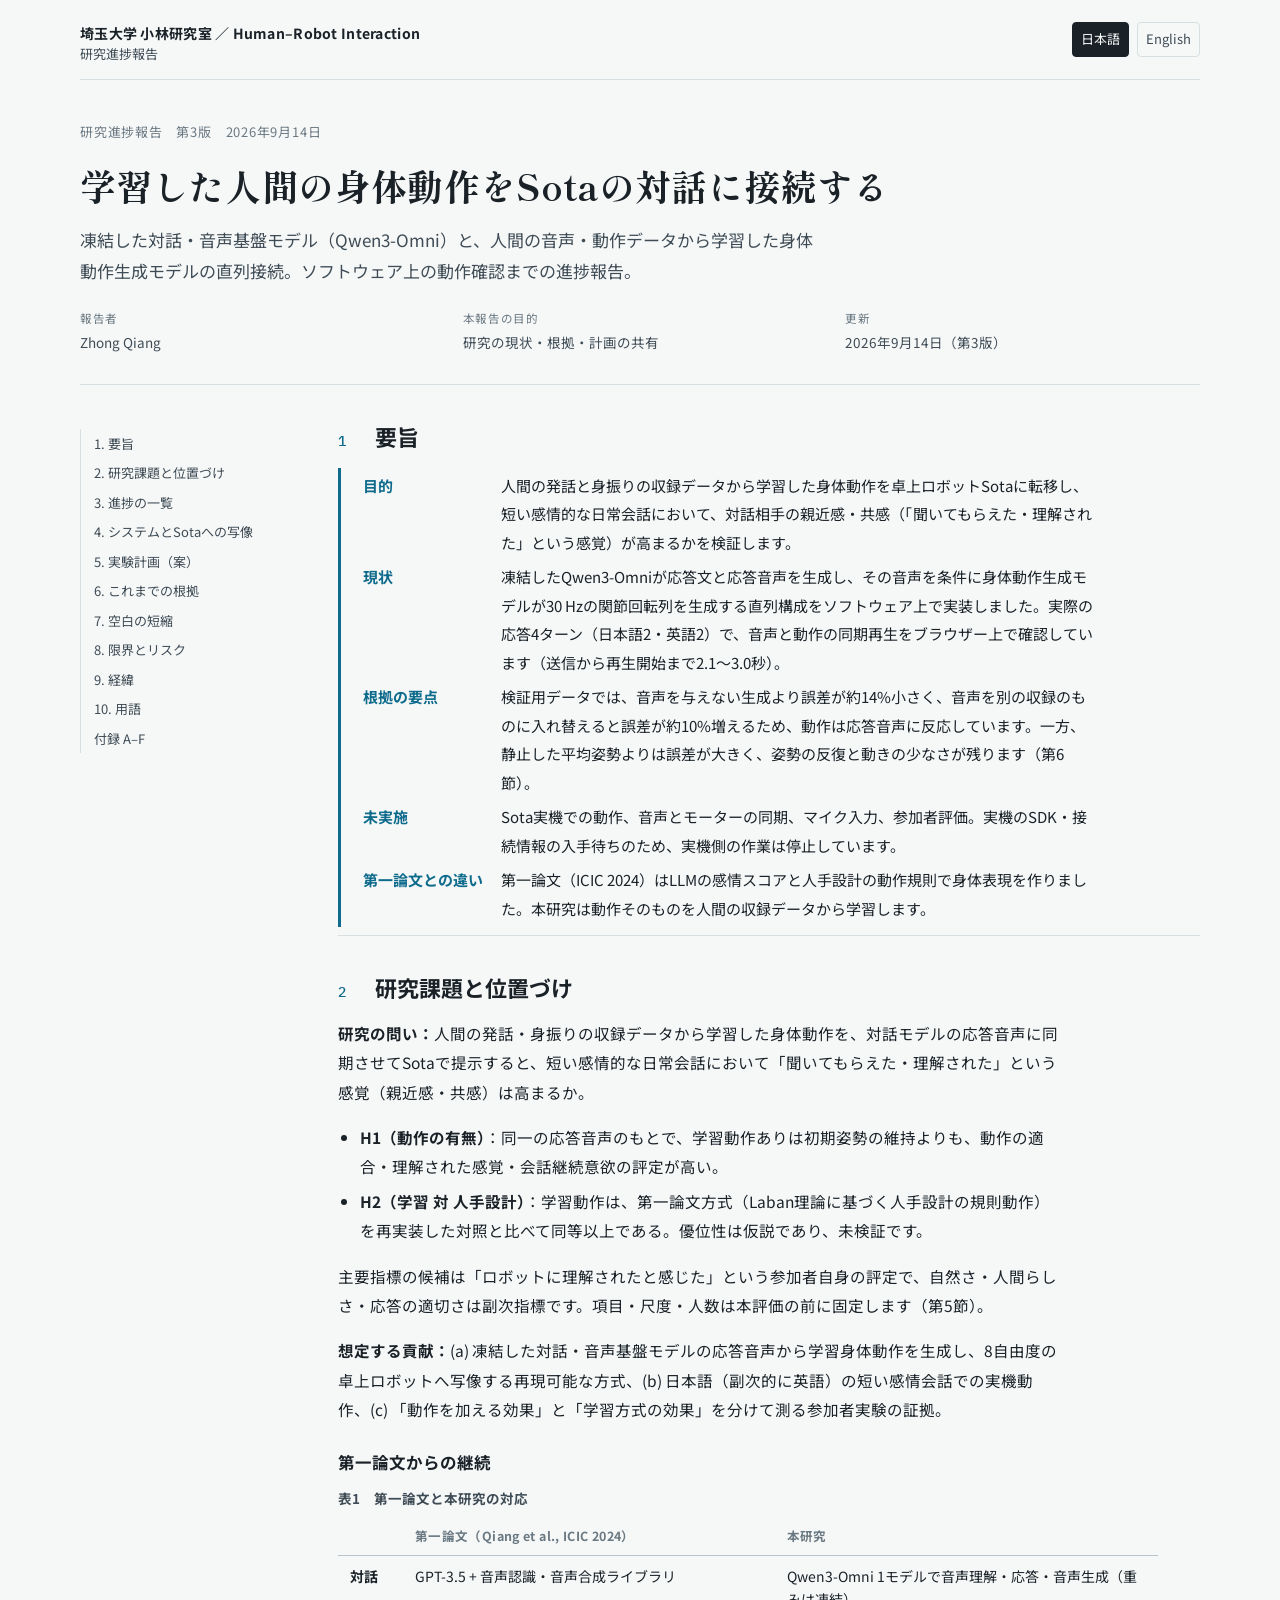
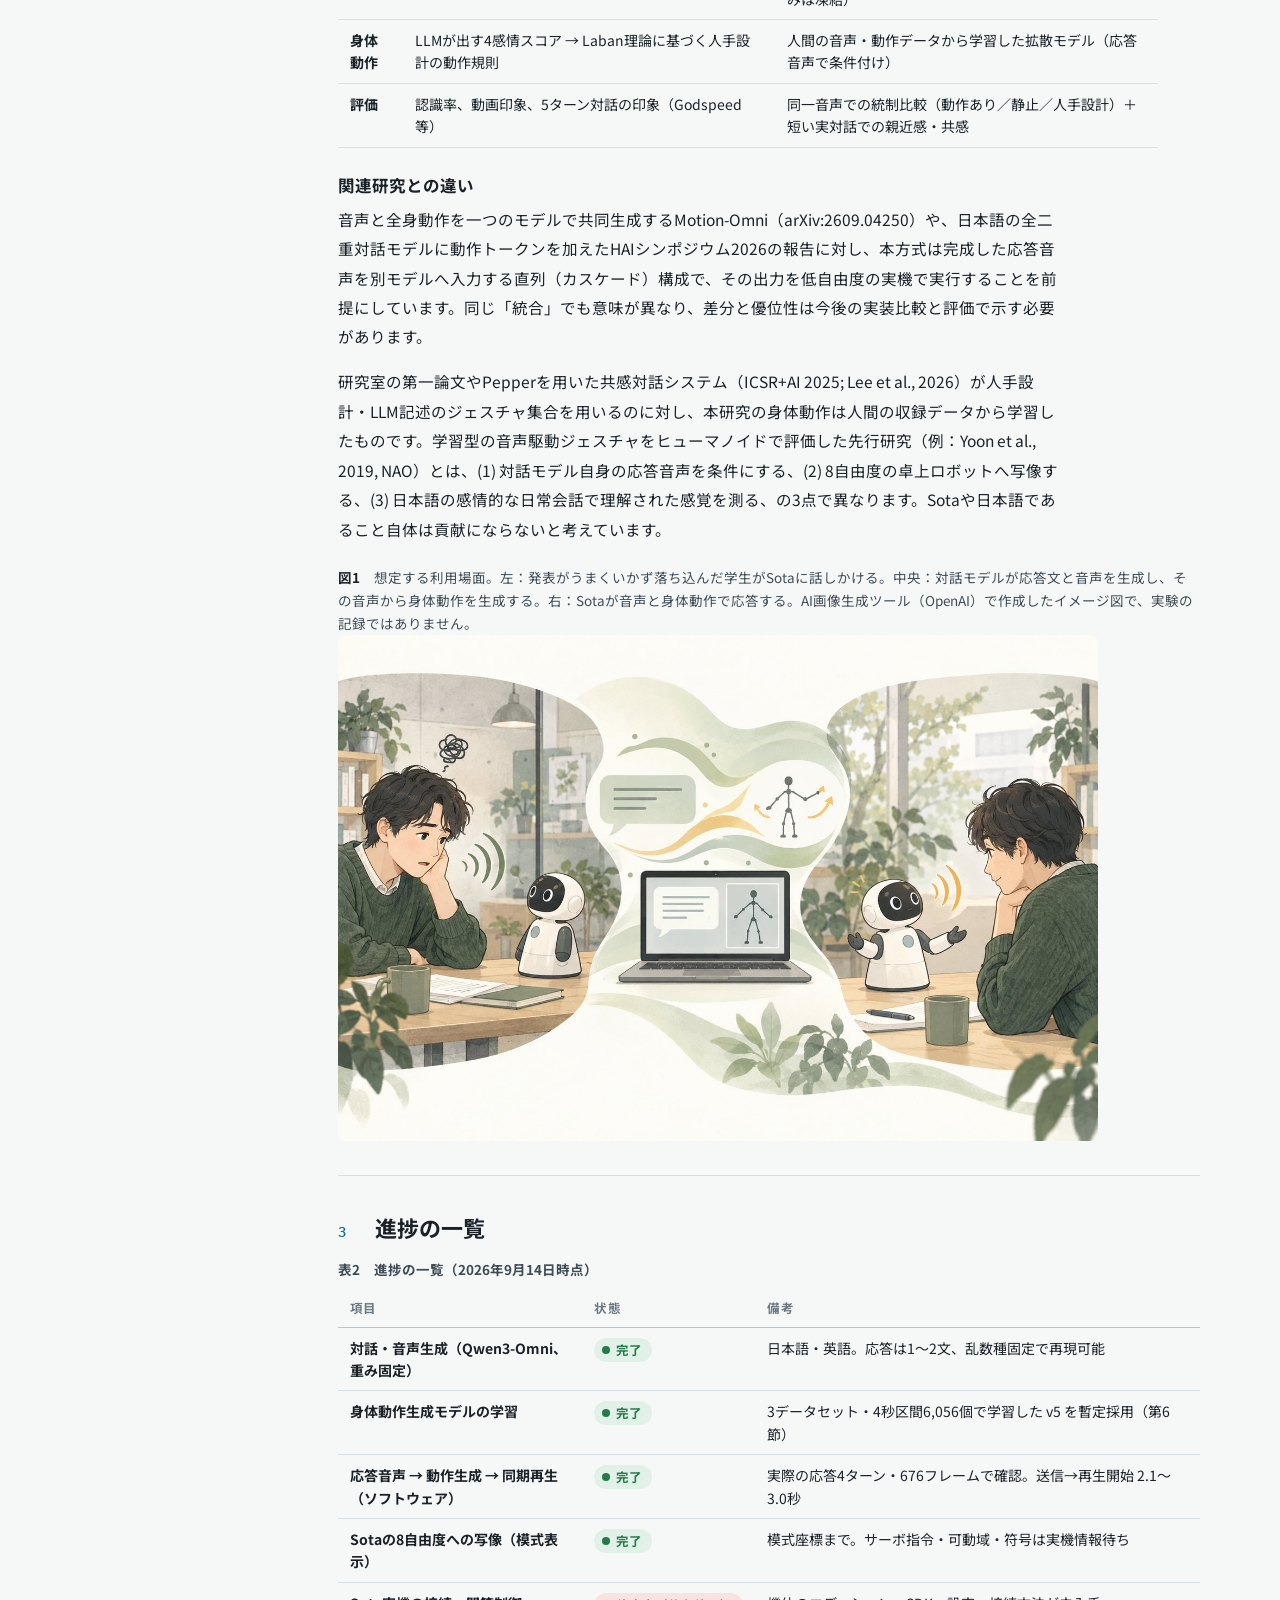
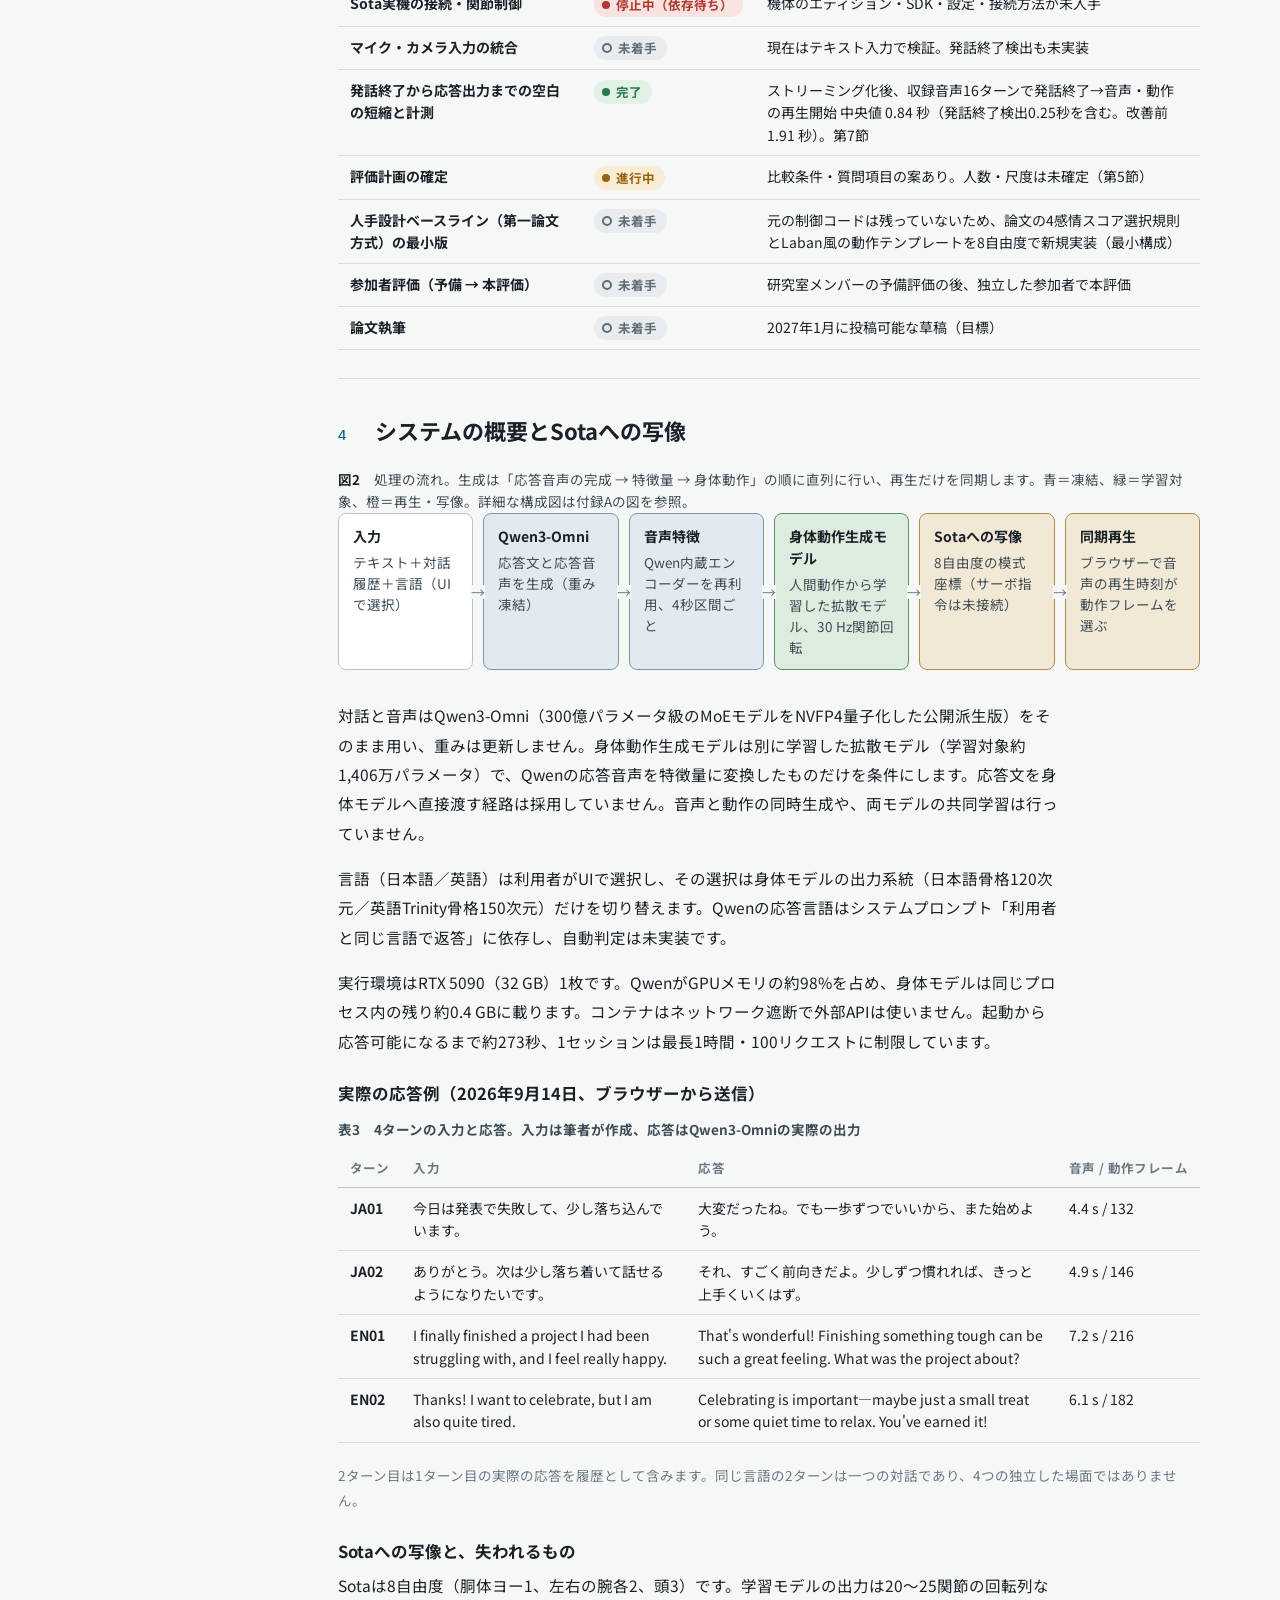
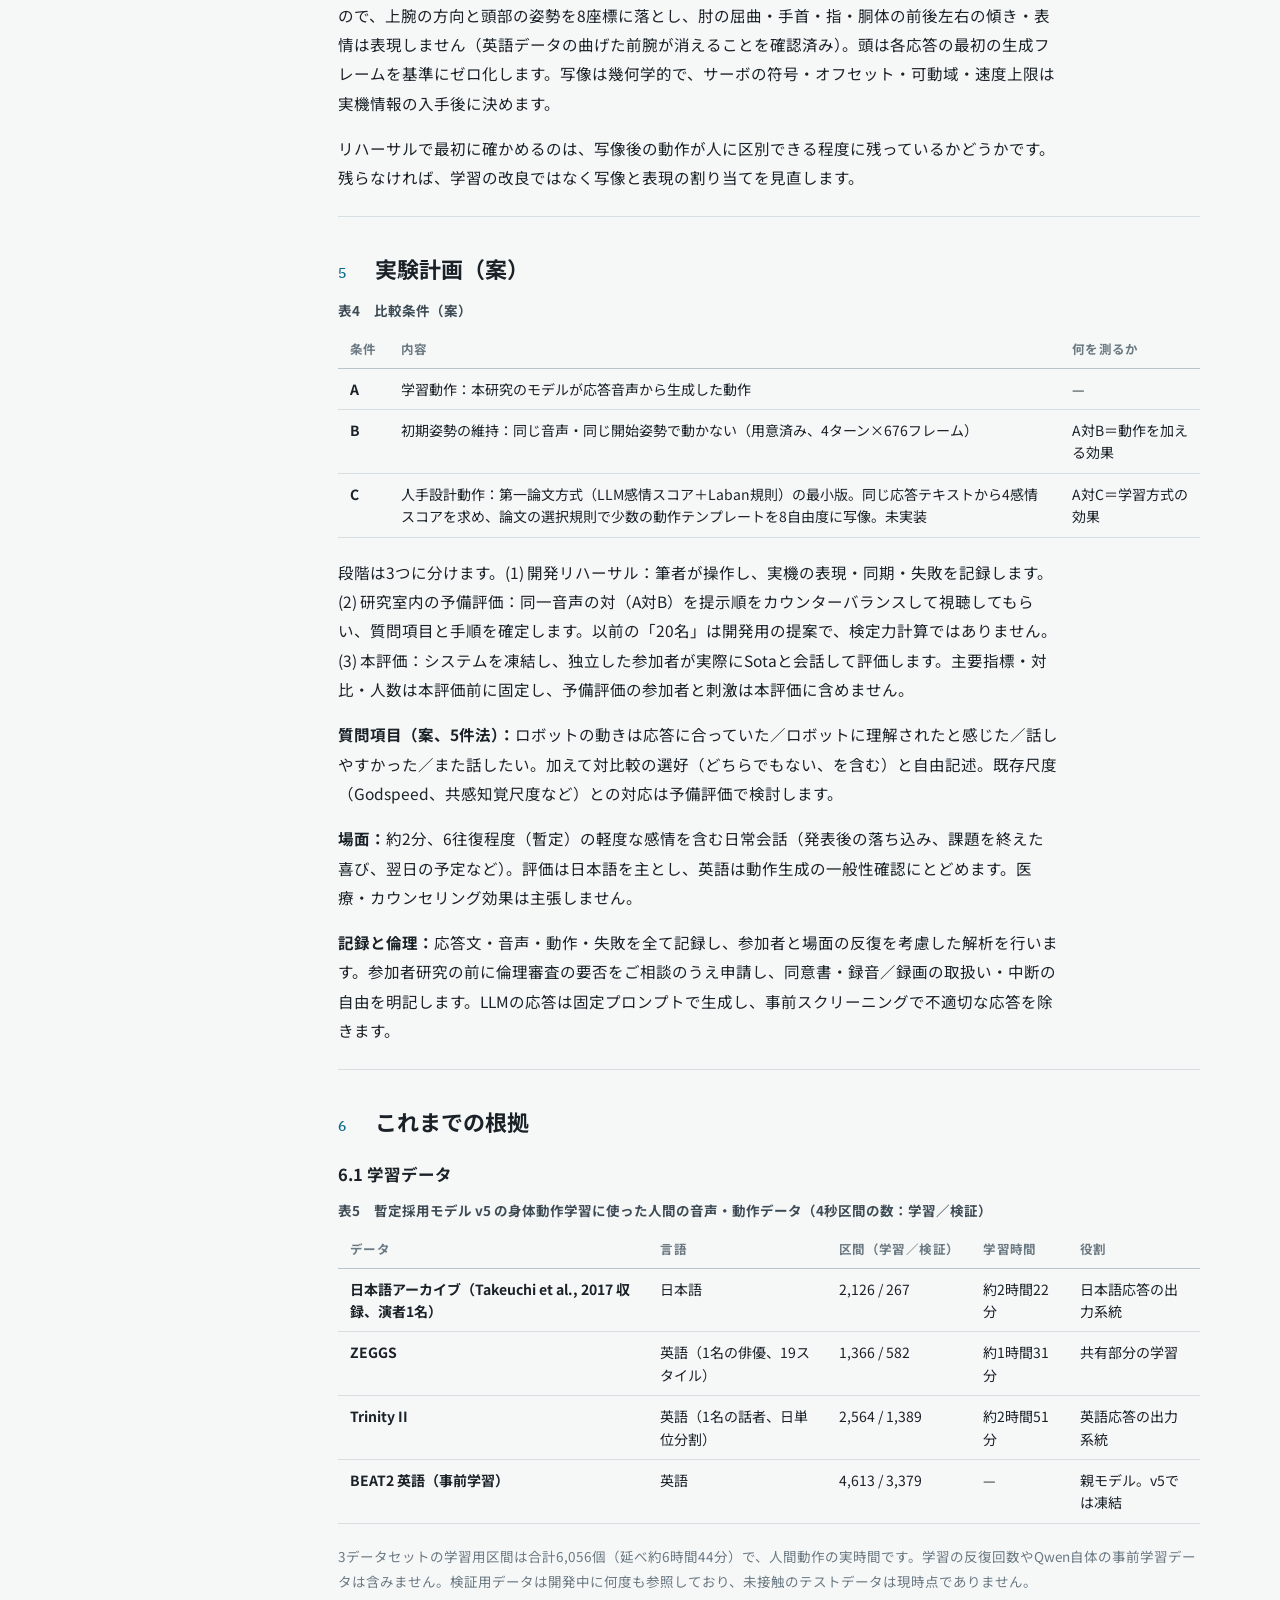
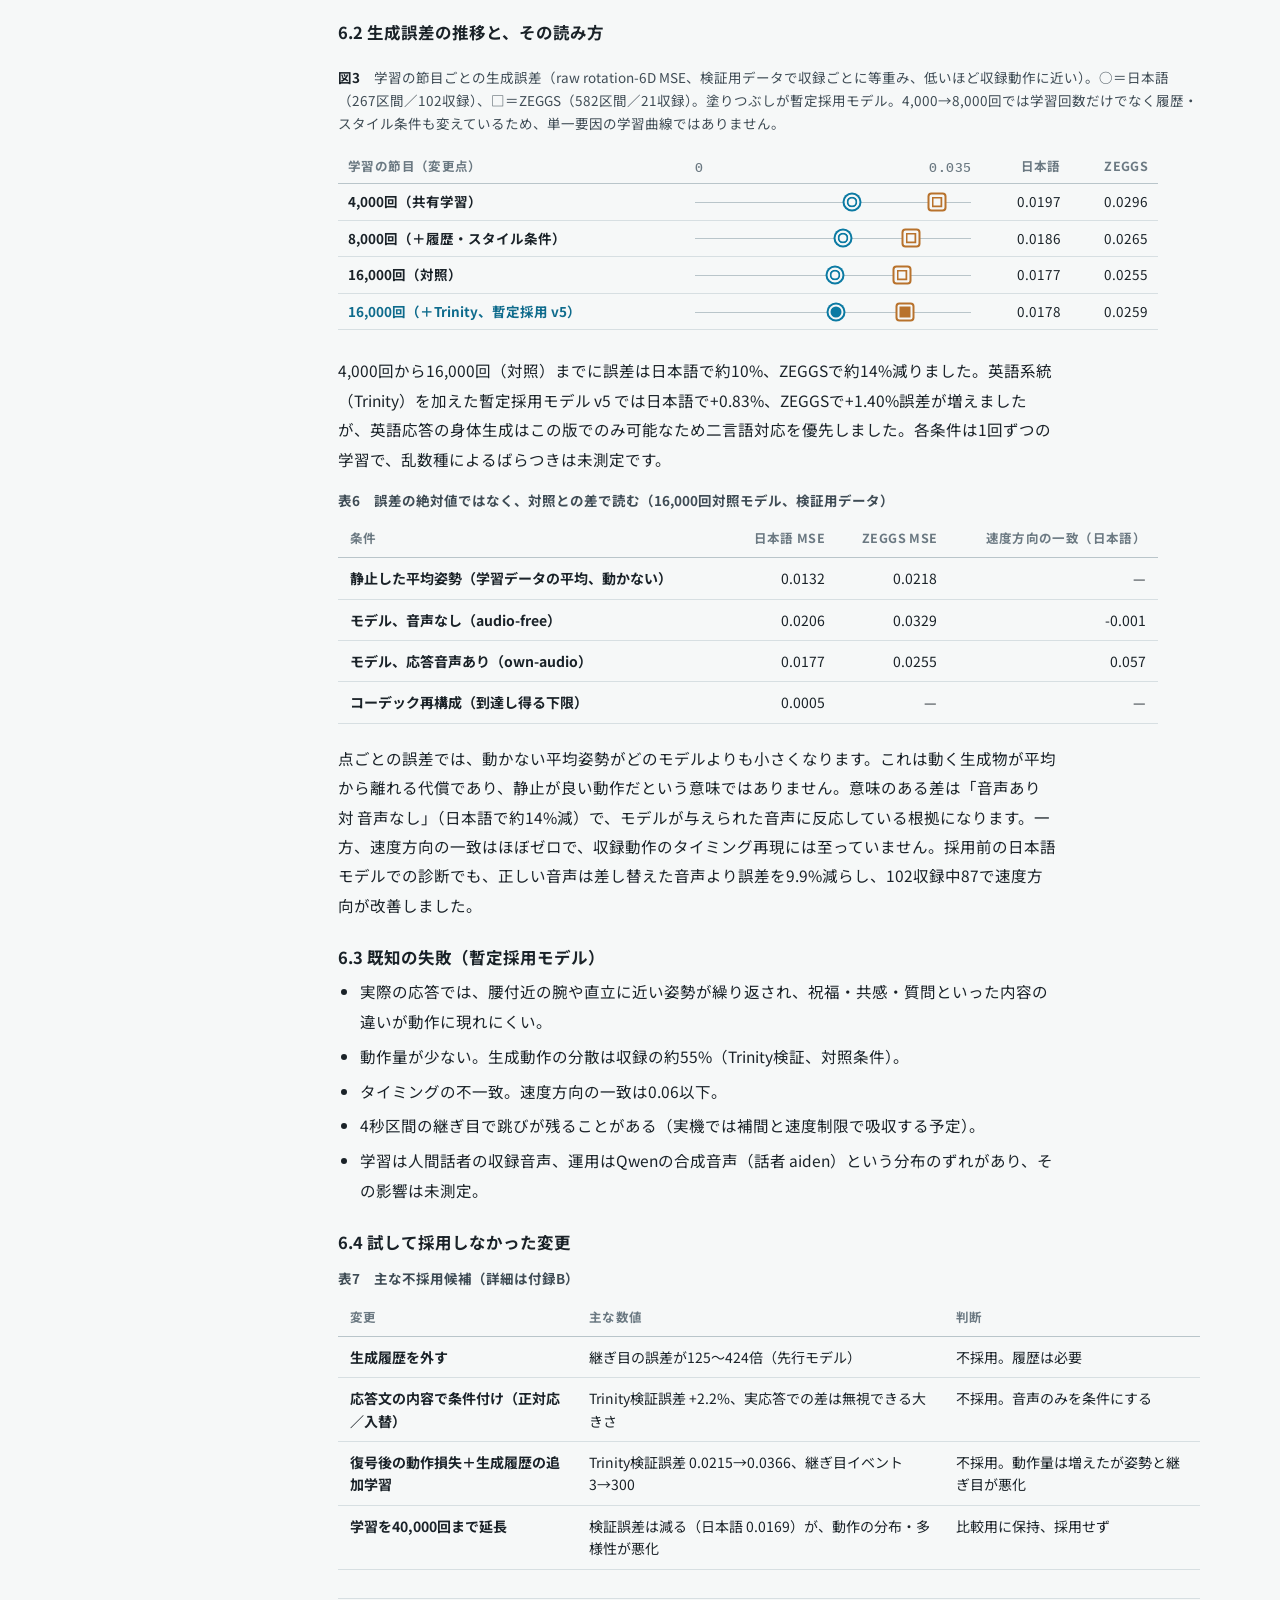
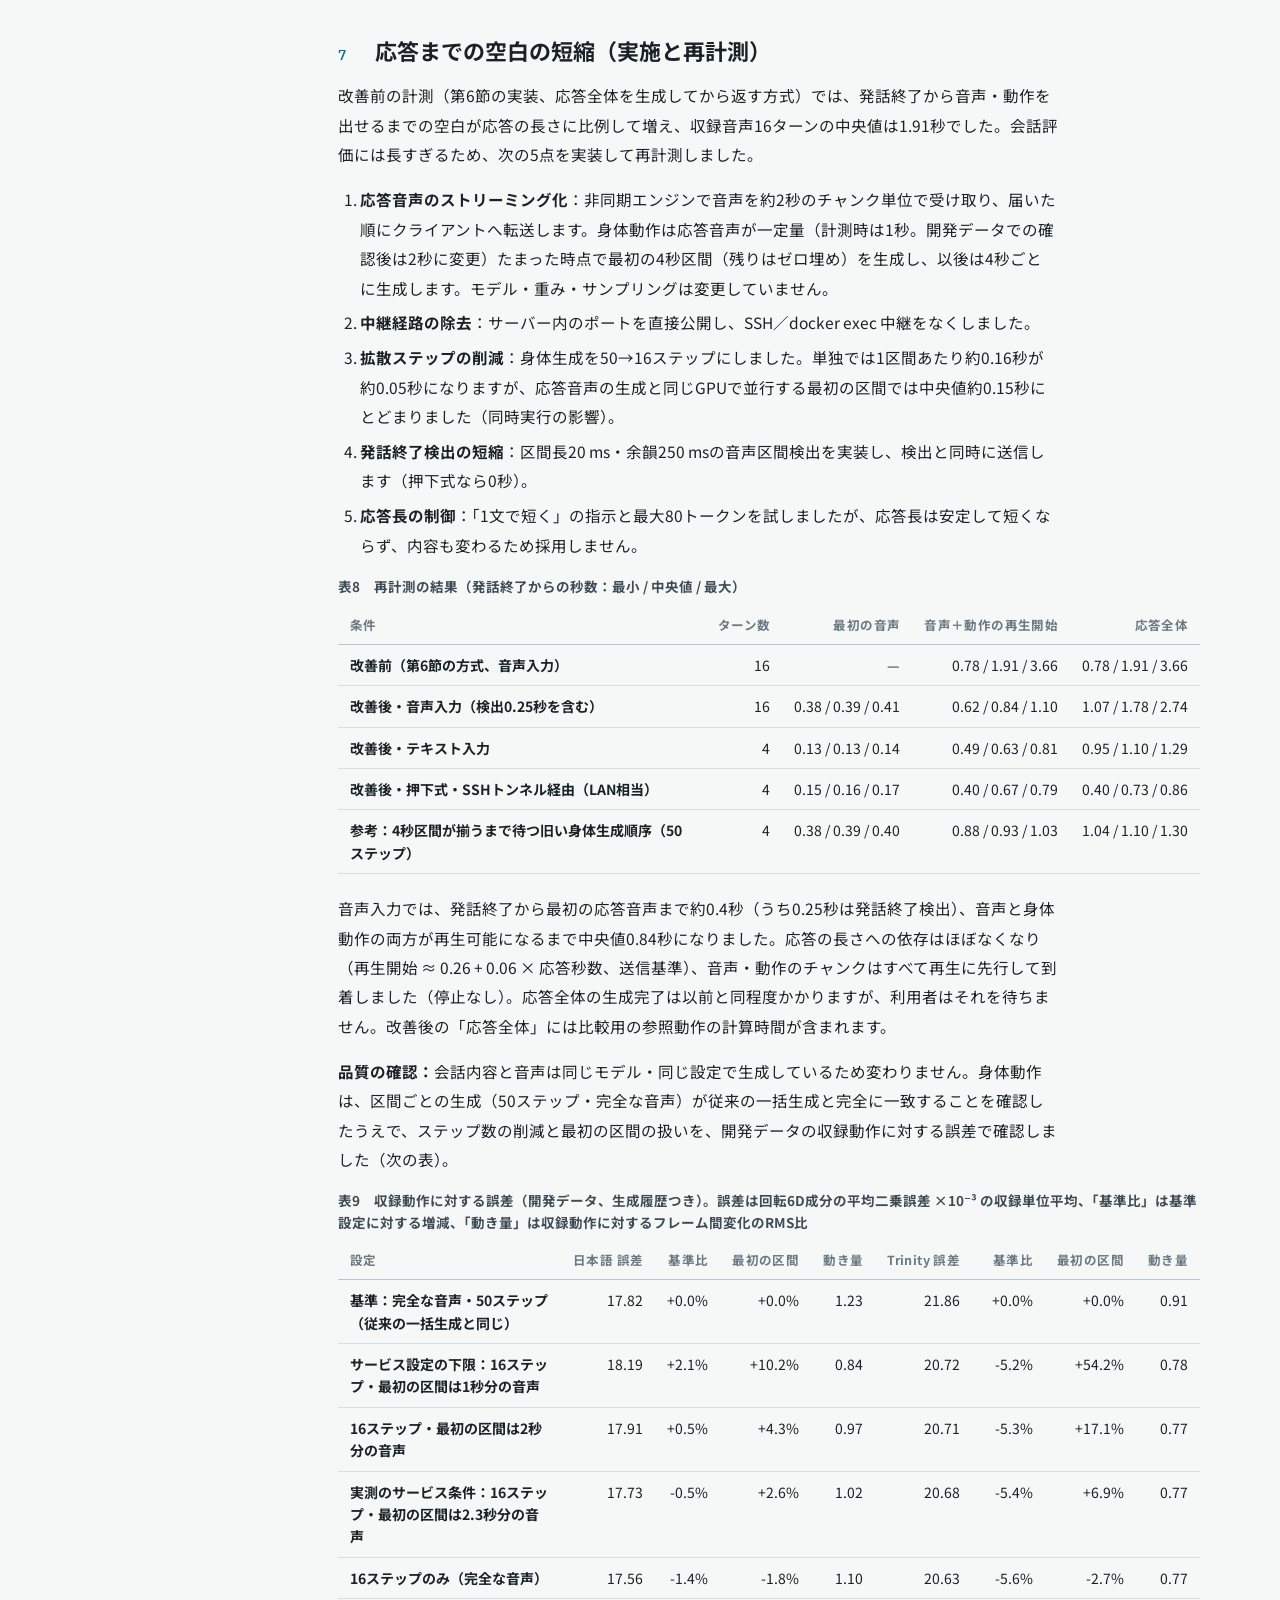
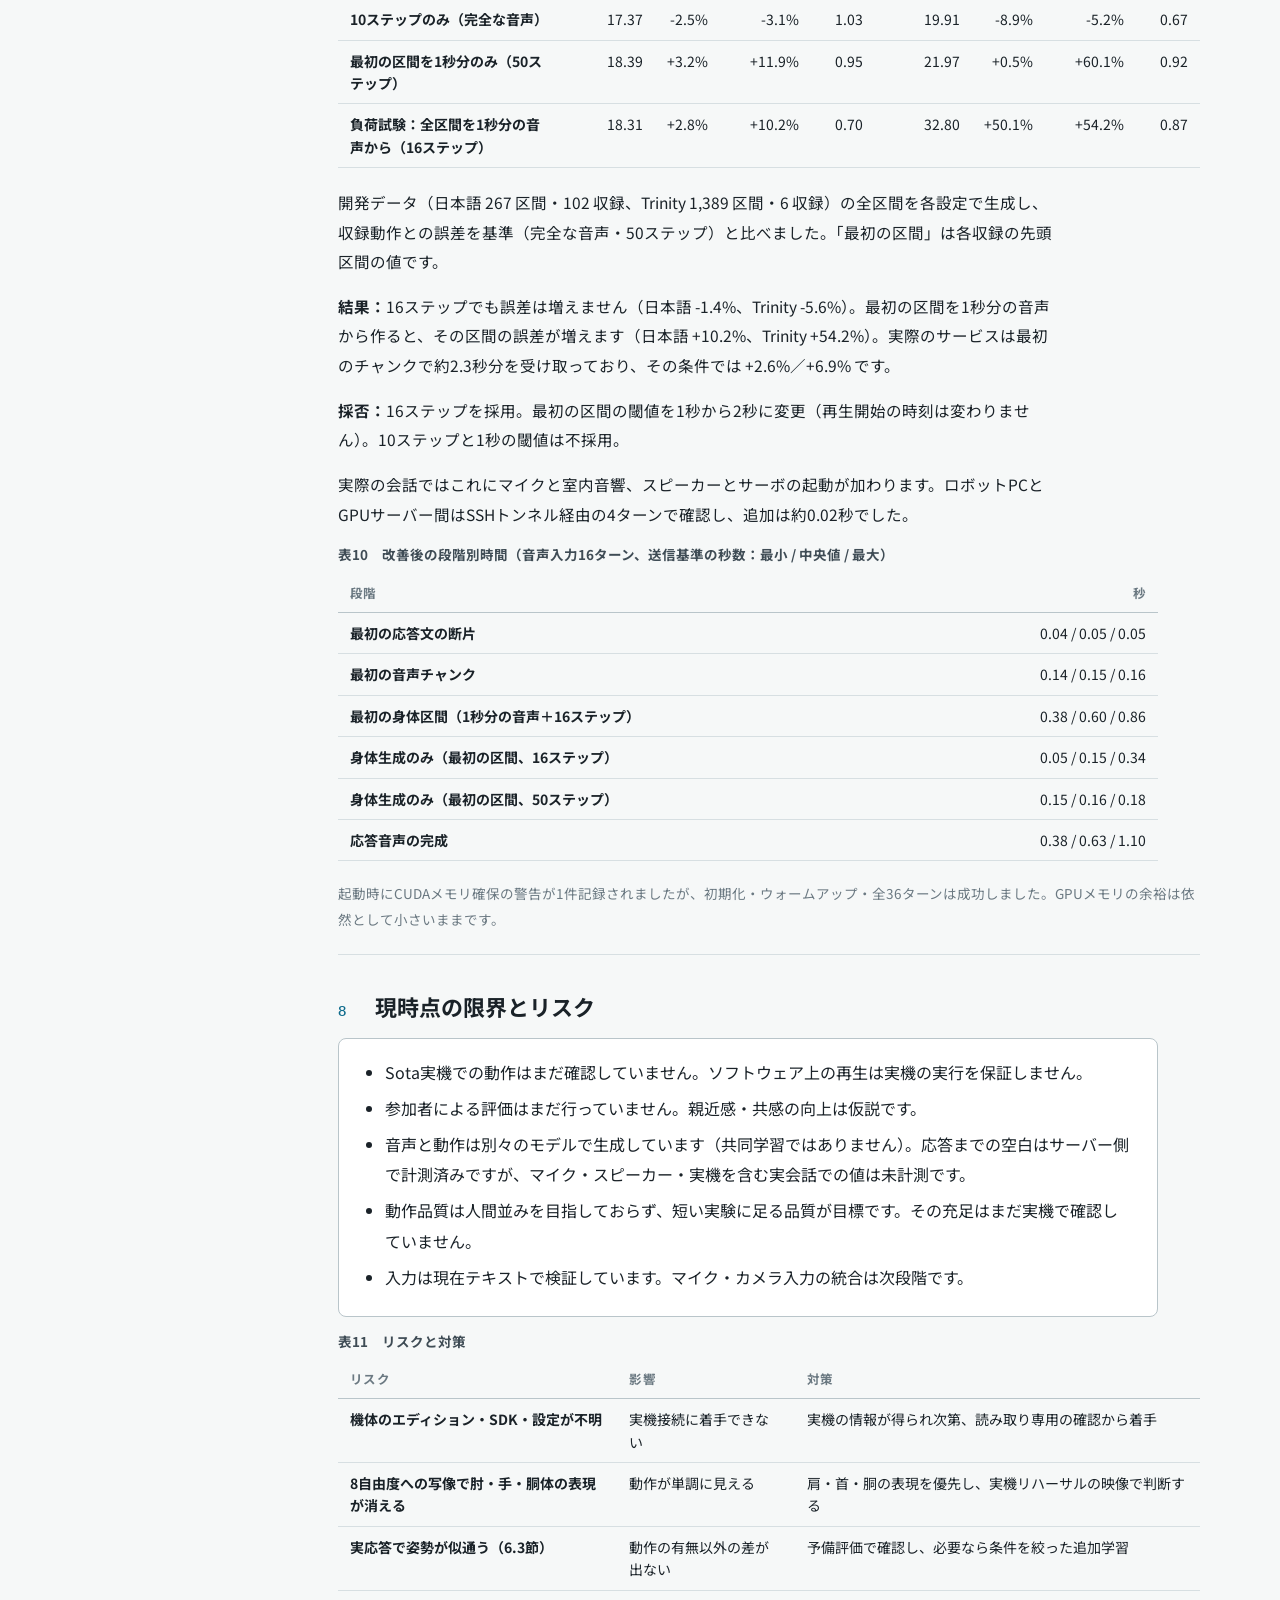
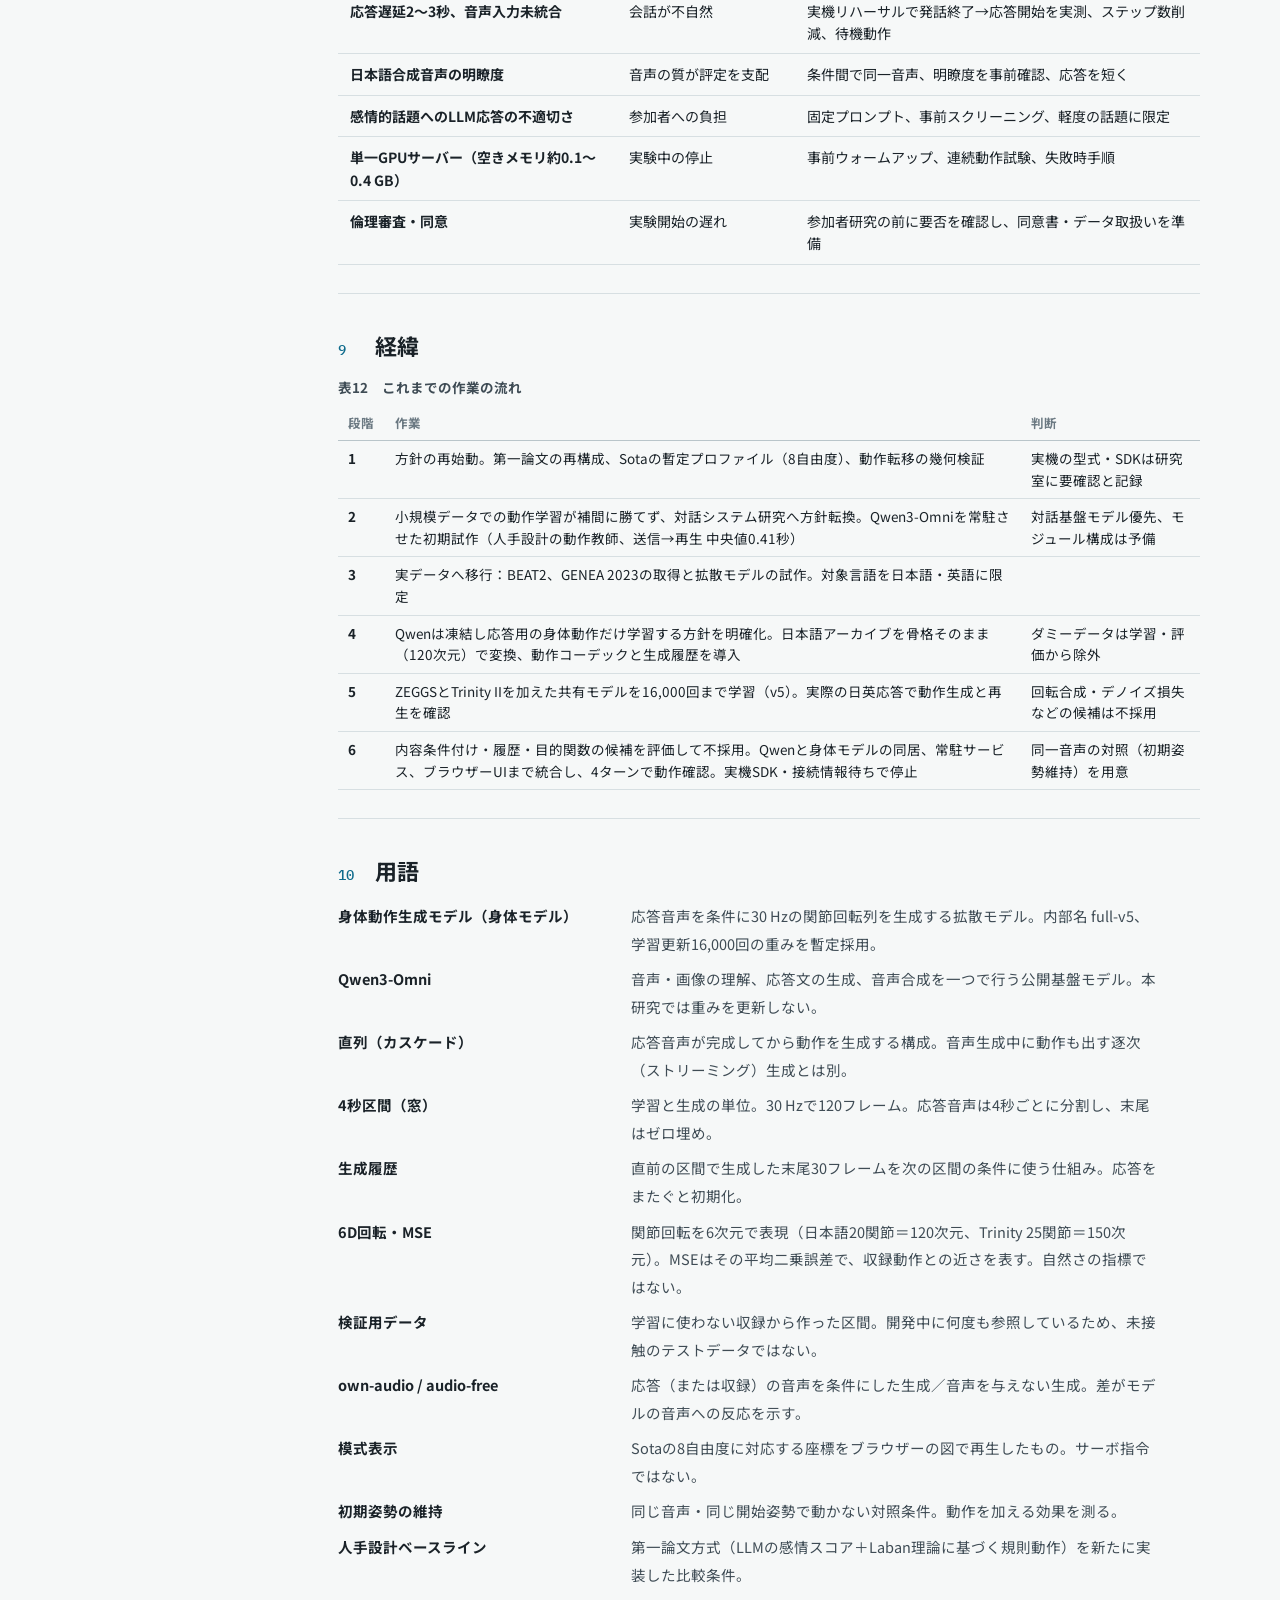
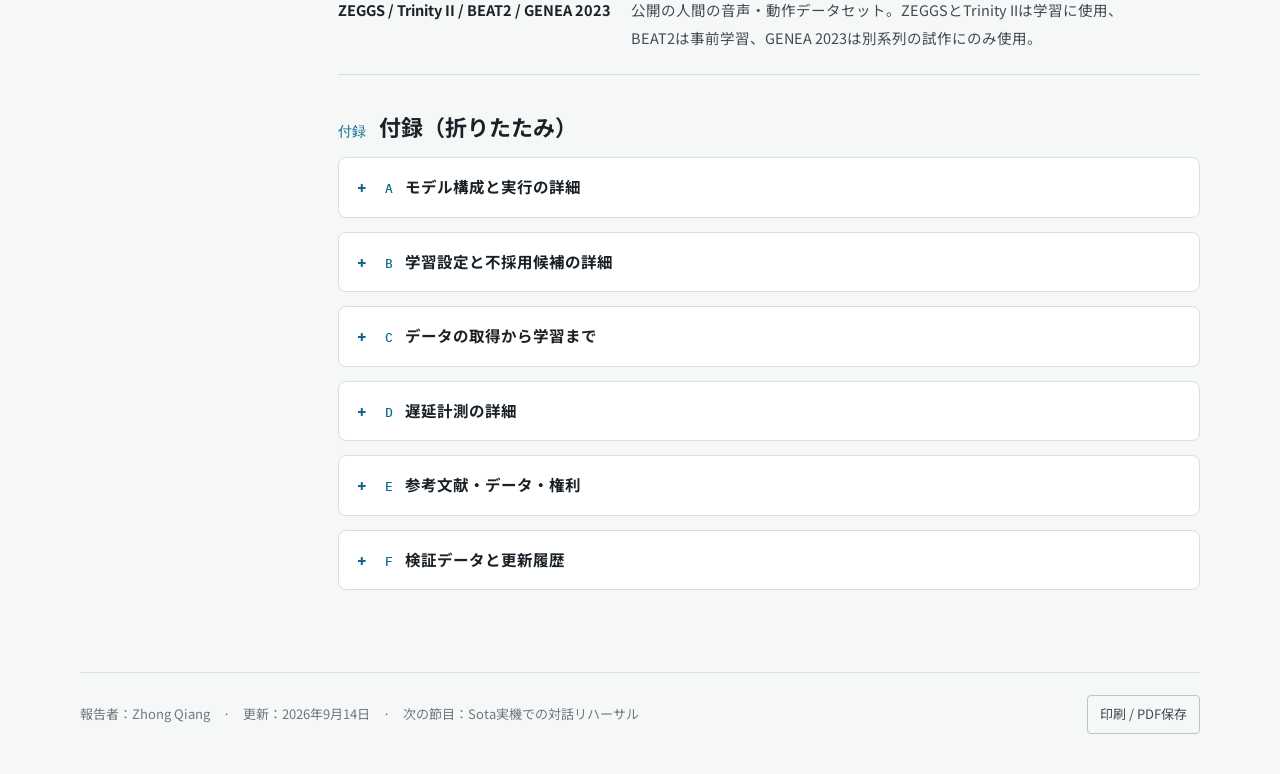
==== commit 49eb3b49: "Publish progress report version 3: section 7 (reply-gap reduction, development-data check)" ====
--- a/index.html
+++ b/index.html
@@ -1,13 +1,137 @@
 <!doctype html>
-<html lang="ja"><head><meta charset="utf-8"><meta name="viewport" content="width=device-width,initial-scale=1"><meta name="description" content="Sota · Vstone official product information"><title>Sota · Vstone official product information | Emotion Bridge</title><link rel="stylesheet" href="style.css"><link rel="alternate" hreflang="ja" href="index.html"><link rel="alternate" hreflang="en" href="en.html"></head><body><a class="skip" href="#main">本文へ</a><header><a class="brand" href="index.html">emotion<span>bridge</span><small>RESEARCH NOTE / 02</small></a><div class="header-right"><div class="language" aria-label="Language"><a lang="ja" href="index.html" aria-current="page">日本語</a><span>/</span><a lang="en" href="en.html">English</a></div><nav aria-label="セクション"><a href="#architecture">構成</a><a href="#motion-learning">動作学習</a><a href="#history">試作</a><a href="#datasets">データ</a><a href="#credits">出典</a></nav></div></header><main id="main"><section class="hero"><p class="eyebrow">HUMAN–ROBOT INTERACTION · 2026.09.14</p><h1>Qwen × 身体生成。<br>モデル間の接続を解く。</h1><p class="lead">凍結した対話・音声モデルと、音声条件付き身体拡散モデル。独立した二つのモデルを、生成音声の特徴量で直列に接続した実装報告。</p><div class="tags"><span>日本語・英語</span><span>Qwen3-Omni + learned body</span><span>Sota実験準備</span></div><div class="status"><i aria-hidden="true"></i><div><strong>確認済み：逐次生成と同期再生。未実施：実機・参加者評価。</strong><br>Qwenが応答音声を生成した後、その音声から身体動作を生成します。音声・身体の同時生成や一体学習を達成したという意味ではありません。</div></div></section><section id="architecture"><p class="eyebrow">01 / MODEL ARCHITECTURE</p><h2>二つのモデル、<br>一つの逐次処理パイプライン。</h2><p class="intro">二つのモデルを音声でつなぐカスケード方式です。音声エンコーダーはQwenの既存部品を再利用しますが、身体拡散モデルは別のパラメータと学習損失を持ちます。</p><figure class="technical-figure"><div class="diagram-scroll"><img src="architecture-ja.svg" alt="Qwenと独立身体モデルの構成、テンソル形状、生成履歴を示す図"></div><figcaption><a href="architecture-ja.svg">構成図を原寸で開く</a></figcaption></figure><figure class="technical-figure"><div class="diagram-scroll"><img src="sequence-ja.svg" alt="Qwen完了、特徴抽出、身体生成、同期再生の順序図"></div><figcaption><a href="sequence-ja.svg">処理順序図を原寸で開く</a></figcaption></figure><div class="two"><article class="card"><h3>「統合」の実装</h3><p>Qwenと身体モデルを同じ常駐ワーカーに保持し、応答ごとのIDと音声ハッシュで接続。既存の音声エンコーダーを再利用してGPU上の重複ロードを避けます。一つのリクエスト内で逐次実行し、生成終了後に音声・動作を同期再生します。</p></article><article class="card"><h3>身体モデル内部</h3><p>幅256・12ブロックの共有系統を基礎に、骨格別の入力・出力投影と動作コーデックを持ちます。採用v5の身体学習対象は14,055,926パラメータ。これはQwenを含む総パラメータ数ではありません。</p></article></div><div class="table-wrap"><table><thead><tr><th scope="col">区別</th><th scope="col">現在の構成</th></tr></thead><tbody><tr><th scope="row">対話の履歴</th><td>前の発話と実際のQwen返答を次ターンへ渡す</td></tr><tr><th scope="row">動作の履歴</th><td>同一返答内で前窓の生成末尾30フレームを使う。返答をまたぐ履歴はリセット</td></tr><tr><th scope="row">動作への意味入力</th><td>採用ライブ経路は応答音声の特徴が条件。返答テキストを身体モデルへ直接渡す経路は採用していない</td></tr><tr><th scope="row">英語と日本語</th><td>共有モデルの別出力経路。骨格差を同一関節数の埋め草で隠さない</td></tr><tr><th scope="row">時間的な生成</th><td>完成音声 → 特徴抽出 → 身体生成 → 同期再生。音声生成中の身体ストリーミングは未実装</td></tr></tbody></table></div><details><summary>学習方法と正規化の要点</summary><p>日本語・ZEGGSは潜在動作、Trinityは姿勢と動的成分を予測します。凍結したデコーダーを通した動作損失と、拡散の予測損失を併用。生成履歴は条件付けに使い、正解動作を生成物へ置き換えていません。統計は学習分割から計算し、Qwen・既存英語経路・各コーデックを凍結して継続しました。</p><p>Trinity追加の8k→16k継続：日本語batch32、ZEGGS16、Trinity16、相対損失重み1 : 0.25 : 0.25。既存AdamWの状態を復元し、新規Trinityテンソル10個だけを新しいoptimizer状態から開始。生成履歴混合率0.5、音声・履歴dropout0.1。これらは過去に実行した採用系統の仕様で、現在新規学習を行っているわけではありません。</p></details><h3>接続の擬似コード</h3><pre class="interface-code">reply_text, wav24k = qwen.generate(text, history)  # wait for completion
-features = existing_qwen_audio_tower(window(resample(wav24k)))
-# features: [N, 52, 2048]; body model is separate from Qwen
-rotations = body.sample(features, language, generated_prefix, steps=50)
-cues = schematic_map(rotations)  # not physical servo commands
-play(wav24k)
-render(cues[min(F - 1, floor(audio.currentTime * 30))])</pre><div class="table-wrap"><table><thead><tr><th scope="col">API境界</th><th scope="col">渡すもの</th><th scope="col">意味</th></tr></thead><tbody><tr><th scope="row">generate_reply_body(reply_id, language, wav_sha256, text)</th><td>ID・言語・音声ハッシュ・返答文</td><td>返答文は記録と同一性確認に使用。身体ネットワークへのテキスト条件ではない。</td></tr><tr><th scope="row">generate_reply(state, reply_id, language, windows, native52)</th><td>native52: float32 [N,52,2048]</td><td>ネットワークへ渡るのは正規化した音声特徴と動作履歴・ノイズ・時刻</td></tr><tr><th scope="row">body response → preview</th><td>float32 [F,120] or [F,150]</td><td>有効フレームだけの関節回転列。サーボ角ではない。</td></tr></tbody></table></div></section><section id="motion-learning"><p class="eyebrow">01B / MOTION LEARNING & REVIEW</p><h2>人間動作から学ぶ。<br>比較して、採否を決める。</h2><p class="intro">学習時の入力は、収録された音声と対応する人間動作。運用時には、実際のQwen返答音声を同じ特徴経路へ通します。ここでは採用モデルの学習系統と、その後に検証した未採用候補を区別します。</p><ol class="training-flow"><li><span>01</span><div><h3>対応する音声と人間動作を整理</h3><p>元記録ID・時計・骨格・除外理由を保持。記録単位で学習／開発を分割し、4秒窓へ。</p></div></li><li><span>02</span><div><h3>凍結した特徴と動作表現</h3><p>Qwen音声特徴52×2048。ソース別コーデックで動作を符号化し、学習分割の統計で正規化。</p></div></li><li><span>03</span><div><h3>音声条件付き身体拡散モデルを学習</h3><p>教師動作のコードにノイズを加え、音声・履歴・拡散時刻からvを予測。共有ブロックと骨格別投影を更新。Qwenとコーデックは凍結。</p></div></li><li><span>04</span><div><h3>完全な状態から対照継続学習</h3><p>16kの全重み・AdamW・乱数状態を復元。同じデータ・ノイズ列で対照と介入を比較。生成履歴は条件であり、観測教師の代用品ではない。</p></div></li><li><span>05</span><div><h3>数値と再生で採否を決める</h3><p>位置・時間変化・境界・多様性と実際の返答を確認。訓練損失の低下や滑らかさだけでは採用しない。現在は元のv5をライブ接続。</p></div></li></ol><h3>一つの学習バッチで何を最適化するか</h3><pre class="interface-code">teacher motion → frozen codec → normalized clean code z
-x_t = a(t) · z + b(t) · noise
-v_target = a(t) · noise − b(t) · z
-v_pred = body(x_t, audio_features, history, t)
-clean_estimate = a(t) · x_t − b(t) · v_pred
-decoded_motion = frozen_decoder(denormalize(clean_estimate))</pre><p>以下は16k以降に試した「デコード整合損失＋生成履歴」介入の具体例です。採用済みv5の損失に後からこの仕様が入った、と読み替えないでください。</p><div class="table-wrap"><table><thead><tr><th>実行した条件</th><th>仕様</th></tr></thead><tbody><tr><td>継続とoptimizer</td><td>16,000 →17,024;1,024 updates / arm; AdamW lr0.0003, weight decay0.01, gradient clip1</td></tr><tr><td>ソースと相対重み</td><td>Japanese32 / ZEGGS16 / Trinity16;1 :0.25 :0.25</td></tr><tr><td>Trinity介入損失</td><td>拡散v予測1、デコード内部差分1、流入境界1、先頭4差分1、位置0.1、加速度0.1。元の身体列で正規化し、角度単位の損失ではない。</td></tr><tr><td>生成履歴バンク</td><td>Trinity学習2,564窓。既存16kモデルの生成を利用し、履歴がある例の50%に混合。開発動作を学習条件へ混入しない。</td></tr><tr><td>実行前の確認</td><td>実データの全モデル8バッチ／条件でforward・backward、optimizer更新なし。復元・勾配・データとノイズの一致を確認。</td></tr></tbody></table></div><h3>改善案を採用しなかった例</h3><div class="table-wrap"><table><thead><tr><th>Trinity開発・own-audio</th><th>対照17,024</th><th>介入17,024</th></tr></thead><tbody><tr><td>Raw motion MSE ↓</td><td>0.021544</td><td>0.036606</td></tr><tr><td>流入境界MSE ↓</td><td>0.000875</td><td>0.002525</td></tr><tr><td>0.5 rad超の境界イベント ↓</td><td>3</td><td>300</td></tr><tr><td>生成／観測共分散トレース比</td><td>0.54599</td><td>2.77723</td></tr></tbody></table></div><p>結果：不採用。動作量が増えても、姿勢誤差と境界が悪化しました。損失と履歴を同時に変えた比較なので、どちらが原因かは単独では特定できません。</p><article class="review-example"><h3>比較再生：観測動作と内容条件付け候補</h3><figure><a href="motion-comparison.png"><img loading="lazy" src="motion-comparison.png" alt="比較再生：観測動作と内容条件付け候補"></a><figcaption>研究者提供の実際のレビュー画面。日本語開発データのハッシュ選定例873:0003。observed＝収録動作、baseline＝元16k、correct／shuffled＝正対応／入替内容で学習した18,048候補。correctは品質の正解を意味しません。表示時は両候補とも正しい推論内容・自分の音声を使用。</figcaption></figure><p>この選定例ではraw MSEが0.015630→0.019116、時間分散比が1.247→1.533。動きが増えたことと、適切になったことは別です。全パッケージは日英系統12例。ハッシュ選定と悪化最大例を明記し、成功例だけを選んでいません。</p></article><article class="review-example"><h3>元データ点検：音声・身体・字幕区間</h3><figure><a href="source-timing.png"><img loading="lazy" src="source-timing.png" alt="元データ点検：音声・身体・字幕区間"></a><figcaption>研究者提供のGENEA2023レビュー画面。元の4秒窓を正面・側面から表示し、音声時計と元字幕の区間を照合。ここに生成動作はありません。7個の異なる窓を8カテゴリで点検し、同じ窓を独立例として二重計数しません。</figcaption></figure><p>単語が窓境界をまたぐ例、字幕のない窓、空テキスト行を残して点検。字幕がない＝無音／動作なし、とは扱いません。字幕の区間内にサブワードの時刻を捏造せず、物理的同期や意味一致が証明されたとも主張しません。</p></article><p class="caption">選定方針：学習介入の失敗、生成の比較、元データの時間点検という異なる証拠を選びました。画像は静止したレビュー記録で、操作できる公開デモではありません。元音声・動作配列は公開せず、出典はAud2Repr2Pose著者アーカイブ／GENEA2023（下記参考文献）。再生確認はソフトウェアの検証であり、人の評価やSota実機の成功を代替しません。</p></section><section id="scenario"><p class="eyebrow">02 / INPUT → OUTPUT</p><h2>どんな会話を、<br>どう返すのか。</h2><figure class="scene"><img src="scenario.png" width="1536" height="1024" alt="学生の発話、システム内の処理、ロボットの返答と身体表現を描いた想定場面"><figcaption>AI生成の利用場面イラスト。実験写真・実測結果ではありません。ロボット形状、動作、学生の反応は模式的で、実機Sotaの再現ではありません。</figcaption></figure><div class="two"><article class="card"><h3>入力の例</h3><p>「今日は発表で失敗して、少し落ち込んでいます。」<br>現在検証した経路：テキスト＋実際の会話履歴＋明示した言語。音声・画像入力は基盤モデルの機能ですが、最新の身体統合経路では未検証です。</p></article><article class="card"><h3>出力の例</h3><p>返答文＋Qwen自身の音声＋30 Hzの身体動作列。現在はブラウザーの模式図で同期再生します。実機では関節への写像と制御器への送信を追加します。<br>図のうなずき・腕の動きは想定例で、意味に合う動作を保証するものではありません。</p></article></div><p>想定する場面は、発表後の落ち込み、課題を終えた喜び、翌日の予定などの短い日常会話です。医療・カウンセリング効果は研究主張に含めません。</p></section><section id="history"><p class="eyebrow">03 / PROTOTYPES & DECISIONS</p><h2>何を試し、<br>何を残したのか。</h2><div class="steps"><article><span>09.09</span><div><h3>対話・音声・模式動作の接続試作</h3><p>まずUIとQwenの接続を成立させた。初期の人手設計の動作教師は統合確認用で、人間動作学習の成果ではない。</p></div></article><article><span>09.11</span><div><h3>実データと身体拡散モデル</h3><p>BEAT2の日英比較、GENEA対話データの別系列試作。小型モデルから容量拡大と時間損失を検討したが、速度・方向・言語間のトレードオフが残った。</p></div></article><article><span>09.12</span><div><h3>日本語の骨格をそのまま学習</h3><p>日本語アーカイブを120Dの独立経路へ変換。欠けた脊椎関節を捏造せず、コーデックと生成履歴を導入。</p></div></article><article><span>09.13</span><div><h3>ZEGGS・Trinityの共有化</h3><p>スタイル付きZEGGS、姿勢を明示的に扱うTrinity経路を追加。完全なモデル・optimizer状態を保持して16kまで継続。</p></div></article><article><span>09.13–14</span><div><h3>改善しない候補も残して不採用</h3><p>回転合成・デノイズ損失・履歴・内容条件付けを比較。数値の一部が良くても、継ぎ目・動きの分布・返答への適切さを満たさない候補は採用しなかった。</p></div></article><article><span>09.14</span><div><h3>実応答の常駐生成とブラウザー接続</h3><p>元のfull-v5を使い、実応答音声→身体生成→同期再生を接続。人間並みの再現より、短時間Sota実験の成立を優先。</p></div></article></div><h3>数値が示す改善と、その限界</h3><p>下図は選択した節目の生成誤差です。日本語267窓／102記録、ZEGGS582窓／21記録の同じ開発集合で、各記録を等しく重み付けしています。低いほど記録動作に近い値ですが、自然さ・共感のスコアではありません。</p><div class="two charts"><figure><h3>日本語</h3><svg viewBox="0 0 500 275" role="img" aria-label="日本語 raw MSE"><title>日本語: raw rotation6D MSE</title><line x1="55" y1="225.0" x2="485" y2="225.0" stroke="#d8dfd0"/><text x="45" y="229.0" text-anchor="end" font-size="11">0.00</text><line x1="55" y1="180.0" x2="485" y2="180.0" stroke="#d8dfd0"/><text x="45" y="184.0" text-anchor="end" font-size="11">0.01</text><line x1="55" y1="135.0" x2="485" y2="135.0" stroke="#d8dfd0"/><text x="45" y="139.0" text-anchor="end" font-size="11">0.02</text><line x1="55" y1="90.0" x2="485" y2="90.0" stroke="#d8dfd0"/><text x="45" y="94.0" text-anchor="end" font-size="11">0.03</text><line x1="55" y1="45.0" x2="485" y2="45.0" stroke="#d8dfd0"/><text x="45" y="49.0" text-anchor="end" font-size="11">0.04</text><rect x="75" y="137.63086210850093" width="58" height="87.36913789149907" fill="#365e4d"/><text x="104" y="130.63086210850093" text-anchor="middle" font-size="12">0.01942</text><text x="104" y="246" text-anchor="middle" font-size="11">4k</text><rect x="180" y="141.3104773423157" width="58" height="83.68952265768431" fill="#365e4d"/><text x="209" y="134.3104773423157" text-anchor="middle" font-size="12">0.01860</text><text x="209" y="246" text-anchor="middle" font-size="11">8k</text><rect x="285" y="145.33820069836543" width="58" height="79.66179930163456" fill="#365e4d"/><text x="314" y="138.33820069836543" text-anchor="middle" font-size="12">0.01770</text><text x="314" y="246" text-anchor="middle" font-size="11">16k ctrl</text><rect x="390" y="144.67724413985465" width="58" height="80.32275586014535" fill="#365e4d"/><text x="419" y="137.67724413985465" text-anchor="middle" font-size="12">0.01785</text><text x="419" y="246" text-anchor="middle" font-size="11">16k v5</text></svg></figure><figure><h3>ZEGGS</h3><svg viewBox="0 0 500 275" role="img" aria-label="ZEGGS raw MSE"><title>ZEGGS: raw rotation6D MSE</title><line x1="55" y1="225.0" x2="485" y2="225.0" stroke="#d8dfd0"/><text x="45" y="229.0" text-anchor="end" font-size="11">0.00</text><line x1="55" y1="180.0" x2="485" y2="180.0" stroke="#d8dfd0"/><text x="45" y="184.0" text-anchor="end" font-size="11">0.01</text><line x1="55" y1="135.0" x2="485" y2="135.0" stroke="#d8dfd0"/><text x="45" y="139.0" text-anchor="end" font-size="11">0.02</text><line x1="55" y1="90.0" x2="485" y2="90.0" stroke="#d8dfd0"/><text x="45" y="94.0" text-anchor="end" font-size="11">0.03</text><line x1="55" y1="45.0" x2="485" y2="45.0" stroke="#d8dfd0"/><text x="45" y="49.0" text-anchor="end" font-size="11">0.04</text><rect x="75" y="91.7748495810886" width="58" height="133.2251504189114" fill="#aa722c"/><text x="104" y="84.7748495810886" text-anchor="middle" font-size="12">0.02961</text><text x="104" y="246" text-anchor="middle" font-size="11">4k</text><rect x="180" y="105.53351752248723" width="58" height="119.46648247751277" fill="#aa722c"/><text x="209" y="98.53351752248723" text-anchor="middle" font-size="12">0.02655</text><text x="209" y="246" text-anchor="middle" font-size="11">8k</text><rect x="285" y="110.07199600914585" width="58" height="114.92800399085415" fill="#aa722c"/><text x="314" y="103.07199600914585" text-anchor="middle" font-size="12">0.02554</text><text x="314" y="246" text-anchor="middle" font-size="11">16k ctrl</text><rect x="390" y="108.46746127299913" width="58" height="116.53253872700087" fill="#aa722c"/><text x="419" y="101.46746127299913" text-anchor="middle" font-size="12">0.02590</text><text x="419" y="246" text-anchor="middle" font-size="11">16k v5</text></svg></figure></div><div class="table-wrap"><table><thead><tr><th scope="col">節目</th><th scope="col">日本語MSE</th><th scope="col">ZEGGS MSE</th></tr></thead><tbody><tr><th scope="row">Shared 4k</th><td>0.01941536</td><td>0.02960559</td></tr><tr><th scope="row">Style/history 8k</th><td>0.01859767</td><td>0.02654811</td></tr><tr><th scope="row">Control 16k</th><td>0.01770262</td><td>0.02553956</td></tr><tr><th scope="row">Trinity v5 16k</th><td>0.01784950</td><td>0.02589612</td></tr></tbody></table></div><p class="caption">4k→8kは学習時間だけでなく履歴・スタイル条件も異なります。各棒を単一要因の学習曲線と解釈しないでください。16k control対v5はTrinity追加の比較で、日本語誤差は約0.83%、ZEGGSは約1.40%悪化しました。拡張により全指標が改善したとは主張しません。</p><p><a href="evidence.json">集約データ・元レポートID・SHA-256を開く</a></p></section><section id="datasets"><p class="eyebrow">04 / DATA LINEAGE</p><h2>取得したデータと、<br>学習したデータを分ける。</h2><p class="intro">採用v5の追加身体学習で使う3ソースは、計6,056個の4秒窓（名目6時間43分44秒）。データの反復学習回数を掛けた値ではありません。Qwen自体の事前学習データ量も含みません。</p><div class="table-wrap"><table><thead><tr><th scope="col">データ／役割</th><th scope="col">学習窓</th><th scope="col">開発・検証</th><th scope="col">範囲</th><th scope="col">実際の用途と限界</th></tr></thead><tbody><tr><th scope="row">日本語・著者公開BVH/WAV</th><td>2,126</td><td>267</td><td>770 / 102記録</td><td>採用v5の日本語経路。BEAT2日本語とは別のアーカイブ。単一話者の開発集合として扱う。</td></tr><tr><th scope="row">ZEGGS</th><td>1,366</td><td>582</td><td>46 / 21記録</td><td>共有身体モデルの学習に使用。19スタイル中、学習側は18種類。独立話者数ではない。</td></tr><tr><th scope="row">Trinity II</th><td>2,564</td><td>1,389</td><td>12 / 6記録</td><td>採用v5の英語返答経路。日単位の開発分割で同じ話者を含む。</td></tr><tr><th scope="row">BEAT2英語・継承経路</th><td>4,613</td><td>3,379</td><td>既存英語経路を凍結</td><td>身体事前学習の系統。v5継続で新たに更新した3ソースの窓数には加えない。</td></tr><tr><th scope="row">GENEA2023・別試作</th><td>11,982</td><td>4,506</td><td>両対話者のチャンネル</td><td>対話・内容・履歴の学習試作に使用。現在の採用ライブv5経路とは分ける。</td></tr><tr><th scope="row">BEAT2中国語・保留</th><td>未学習</td><td>734準備窓</td><td>84組取得、66記録を窓化</td><td>取得・回転変換・音声特徴を検証。日本語・英語優先のため学習に投入していない。</td></tr><tr><th scope="row">Seamless Interaction</th><td>採用モデルへの使用なし</td><td>38組の時計・姿勢QC</td><td>選択部分の品質調査</td><td>対話データとして調査。取得した量をそのまま学習量とは数えない。</td></tr></tbody></table></div><h3>どこまで取得・整理したか</h3><div class="two"><article class="card"><h3>取得から学習へ</h3><p>日本語アーカイブは1,047組を含み、重複・対応・時計の確認後1,038記録を保持。候補2,618窓から225窓を除外し、2,393窓を学習2,126／開発267へ分けました。ZEGGSは67記録から1,948窓を採用。Trinity IIは19組取得後、18記録・3,953窓を採用しました。</p></article><article class="card"><h3>足し算の注意</h3><p>GENEAの名目18.32時間は両対話者のチャンネル時間で、独立した18.32時間の会話ではありません。データセット間の話者・内容・元セッションの完全な独立性は確立していません。すべて開発経緯として示し、未使用テストの成績とは呼びません。</p></article></div><p class="caption">この表は採用系統と主要な探索用データの選択的な棚卸しです。過去のBEAT2日本語の初期適応や小規模な接続用例など、全実験の総数ではありません。記録数・窓数・話者数を混同しないよう区別しています。</p></section><section id="evidence"><p class="eyebrow">05 / END-TO-END SOFTWARE EVIDENCE</p><h2>実際の返答を使った、<br>接続と再生の検証。</h2><div class="metrics"><article><strong>4</strong><span>実際に新規生成した対話ターン</span></article><article><strong>676</strong><span>同期再生した身体フレーム</span></article><article><strong>2.09–3.04<span>s</span></strong><span>ボタン送信→音声時計進行（実験用計測）</span></article></div><div class="table-wrap"><table><thead><tr><th scope="col">ターン</th><th scope="col">フレーム</th><th scope="col">サーバー生成完了</th><th scope="col">ブラウザー音声進行</th></tr></thead><tbody><tr><th scope="row">JA01</th><td>132</td><td>1.62 s</td><td>2.09 s</td></tr><tr><th scope="row">JA02</th><td>146</td><td>1.72 s</td><td>2.18 s</td></tr><tr><th scope="row">EN01</th><td>216</td><td>2.51 s</td><td>3.04 s</td></tr><tr><th scope="row">EN02</th><td>182</td><td>2.16 s</td><td>2.55 s</td></tr></tbody></table></div><p class="caption">起動・日英ウォームアップ後の小規模な4ターン検証。起動から準備完了は約273秒。音声は完成したWAVを再生しており、音声の先頭チャンク生成遅延や実機のモーター遅延を測ったものではありません。低遅延の他モデル比較やリアルタイム同時生成の証拠にはなりません。</p><div class="two"><article class="card"><h3>確認できたこと</h3><p>元音声・身体配列のハッシュ一致、実際の前ターン返答の受け渡し、音声時計でのフレーム選択、再生終了、失敗記録の保存。</p></article><article class="card"><h3>まだ確認していないこと</h3><p>Sota実機の関節制御、音声とモーターの同期、意味に合う動作の安定性、自然さ・多様性の十分さ、参加者が感じる親近感や共感。</p></article></div><h3>以前の0.5秒以下と、何が違うか</h3><p>9月9日の20回測定では、送信→最初の音声時計進行の中央値0.414秒、p95約0.585秒でした。これは全体時間で、身体モデル単独の時間ではありません。今回の2–3秒と異なる事実を保持します。</p><div class="table-wrap"><table><thead><tr><th scope="col">区間</th><th scope="col">9月9日・20回の中央値</th><th scope="col">9月14日・4例の範囲</th></tr></thead><tbody><tr><th scope="row">音声応答APIの完了待ち時間¹</th><td>0.375 s</td><td>1.222–2.093 s</td></tr><tr><th scope="row">身体推論</th><td>0.00415 s</td><td>0.312–0.329 s</td></tr><tr><th scope="row">応答音声の特徴抽出</th><td>旧方式と別工程</td><td>0.0177–0.0189 s</td></tr><tr><th scope="row">送信→音声時計進行</th><td>0.414 s</td><td>2.090–3.036 s</td></tr></tbody></table></div><p>旧方式は人手設計の模式動作を教師にした小型デコーダー、現在は50ステップの身体拡散モデルです。しかし身体推論の増分約0.31秒だけでは差を説明できず、音声応答APIの完了待ち時間も増えています。入力・返答・履歴・実行構成・中継経路が異なるため、同条件の速度比較ではありません。Qwenの故障、モデル固有の限界、特定設定の影響はまだ特定していません。</p><div class="table-wrap"><table><thead><tr><th scope="col">最新ターン</th><th scope="col">音声応答API¹ (s)</th><th scope="col">特徴 (s)</th><th scope="col">身体 (s)</th><th scope="col">サービス全体 (s)</th><th scope="col">ブラウザー全体 (s)</th></tr></thead><tbody><tr><th scope="row">JA01</th><td>1.222</td><td>0.018</td><td>0.312</td><td>1.621</td><td>2.090</td></tr><tr><th scope="row">JA02</th><td>1.321</td><td>0.018</td><td>0.312</td><td>1.717</td><td>2.180</td></tr><tr><th scope="row">EN01</th><td>2.093</td><td>0.019</td><td>0.329</td><td>2.508</td><td>3.036</td></tr><tr><th scope="row">EN02</th><td>1.752</td><td>0.018</td><td>0.322</td><td>2.160</td><td>2.548</td></tr></tbody></table></div><p class="caption">各区間は入れ子の計測です。サービス全体にはQwen・特徴・身体と検証等が含まれ、ブラウザー全体にはさらに通信・写像・再生開始等が含まれます。中央値同士の和や異なるサンプルの最小／最大を足して分解しないでください。原因比較には入力・音声長・実行設定・計測経路を揃えた別測定が必要です。</p><div class="status"><div><strong>会話の返事までの時間は、まだ測れていません。</strong><p>実験で必要なのは、利用者の発話終了からロボットの返事が実際に聞こえ始めるまでの時間です。今回の2.09–3.04秒は、テキストの送信ボタンからブラウザー音声時計が初めて進むまで。発話終了検出やスピーカー出音を測っていないため、会話ターンの応答遅延と同一視しません。</p><p>¹ 約1.22–2.09秒は native.generate() を呼び出して完成応答が戻るまでの実時間です。メッセージ準備、実行基盤での生成・出力回収、CPU転送、WAV化、特徴ファイル処理等を含み、QwenのGPU計算時間や最初の音声チャンクまでの時間を分離していません。「Qwen自体に1–2秒かかる」という結論は出せません。以前の約0.414秒との原因比較は未解決です。</p></div></div></section><section id="contribution"><p class="eyebrow">06 / RESEARCH CONTRIBUTION</p><h2>新規性は、<br>何を評価するかで決まる。</h2><p class="intro">狙う貢献は、音声・動作生成の世界初や、最速・最高のリアリティという主張ではありません。人間動作の学習を日本語・英語の対話基盤に接続し、Sotaで表現できる振る舞いと人の受け止め方を評価することです。</p><div class="table-wrap"><table><thead><tr><th scope="col">観点</th><th scope="col">現在の位置づけ</th><th scope="col">今後示す証拠</th></tr></thead><tbody><tr><th scope="row">統合生成</th><td>逐次処理を同じ常駐ワーカーで接続</td><td>同時生成・因果的ストリーミングは別の未実装課題</td></tr><tr><th scope="row">低遅延</th><td>会話の返事までの遅延は未測定。ボタン送信基準の4例を記録</td><td>実機を含む分布、失敗率、比較条件</td></tr><tr><th scope="row">リアルさ</th><td>人間並みより短時間実験に適した品質</td><td>実際の再生と人の評価</td></tr><tr><th scope="row">学習の意味</th><td>静止対照は準備済み。動作の有無の効果を測る</td><td>動く手続き的対照との比較で手法差を調べる</td></tr><tr><th scope="row">HRIへの貢献</th><td>親近感・理解された感覚・会話継続意欲が仮説</td><td>固定した評価法によるパイロットと独立評価</td></tr></tbody></table></div><p>近接するMotion-Omniは、音声を生成する隠れ状態から動作を出す構成を報告しています。現在の方式は完成した音声を身体モデルに入力するため、同じ「統合」という言葉で同一視できません。先行研究との差分と優位性は、実装比較と評価を通じて今後明確にします。 <a href="https://github.com/step-out/Motion-Omni">Motion-Omni ↗</a></p></section><section id="next"><p class="eyebrow">07 / NEXT STEPS</p><h2>次は研究所のSotaへ。</h2><div class="steps"><article><span>01</span><div><h3>借用と環境の確認</h3><p>研究所にある実機を教授に借用相談。SDK、接続方法、関節の単位と向きを確認。</p></div></article><article><span>02</span><div><h3>短い実機対話のリハーサル</h3><p>同じ音声で学習動作と初期姿勢維持を比較。実機での表現・同期・失敗を記録。</p></div></article><article><span>03</span><div><h3>システムを固定して評価</h3><p>動く対照、評価項目、参加者数、話題と順序を決めて評価。追加学習は実験を妨げる具体的な失敗に限定。</p></div></article></div></section><section id="credits"><p class="eyebrow">08 / SOURCES & RIGHTS</p><h2>参考文献・データ・<br>アーキテクチャの出典。</h2><p>参照した役割を併記しています。「関連アーキテクチャ」は、そのモデルの重み・コードを採用したという意味ではありません。公開元の総データ量ではなく、このプロジェクトの使用量は上表を参照してください。</p><ol class="references"><li><a href="https://arxiv.org/abs/2509.17765">Qwen3-Omni Technical Report</a><p>対話・視聴覚理解・音声生成の基盤。身体モデルの同時学習を示す文献ではありません。</p></li><li><a href="https://huggingface.co/YihongJin/Qwen3-Omni-30B-A3B-Instruct-NVFP4-W4A4-full-thinker-awqclip">Deployed quantized Qwen derivative · YihongJin</a><p>実際に使用した量子化モデル。基盤モデル自体は本研究で学習していません。</p></li><li><a href="https://github.com/vllm-project/vllm-omni">vLLM-Omni</a><p>常駐マルチモーダル推論の実行基盤。</p></li><li><a href="https://svito-zar.github.io/audio2gestures/">Aud2Repr2Pose / Moving Fast and Slow · Kucherenko et al.</a><p>著者公開の音声・動作アーカイブへの入口。日本語120D教師の出所と表現学習の関連研究。</p></li><li><a href="https://github.com/GestureGeneration/Speech_driven_gesture_generation_with_autoencoder">Speech-driven gesture generation with an autoencoder · author code</a><p>日本語データの取得元リンクを含む著者実装。既存モデルをそのまま採用したという意味ではありません。</p></li><li><a href="https://arxiv.org/abs/2401.00374">EMAGE / BEAT2 · Liu et al.</a><p>英語の身体事前学習などに用いたBEAT2の原著。EMAGE全体の再実装ではありません。</p></li><li><a href="https://huggingface.co/datasets/H-Liu1997/BEAT2">BEAT2 · author-linked release</a><p>英語・日本語の初期比較、中国語の取得・検証。公開コーパス全体と今回の使用量は異なります。</p></li><li><a href="https://arxiv.org/abs/2209.07556">ZeroEGGS / ZEGGS · Ghorbani et al.</a><p>表現スタイルを含む音声・動作データと関連手法。著者スタイルは共感の正解ラベルではありません。</p></li><li><a href="https://github.com/ubisoft/ubisoft-laforge-ZeroEGGS">ZEGGS · Ubisoft author repository</a><p>取得・条件確認の一次資料。第三者データはこのサイトに再配布しません。</p></li><li><a href="https://trinityspeechgesture.scss.tcd.ie/">Trinity Speech-Gesture · dataset and terms</a><p>本研究ではTrinity IIの選択部分を使用。Trinity Iとは分けて記録しています。</p></li><li><a href="https://www.cs.ucdavis.edu/~neff/papers/ExpressGesture_Ferstl2021_preprint.pdf">ExpressGesture · Ferstl et al.</a><p>Trinity IIの背景となる著者論文。</p></li><li><a href="https://arxiv.org/abs/2308.12646">The GENEA Challenge 2023 · Kucherenko et al.</a><p>単独・対人設定のジェスチャ生成評価。別系列の対話条件付け試作と評価設計の参考。</p></li><li><a href="https://github.com/facebookresearch/seamless_interaction">Seamless Interaction · Meta author repository</a><p>対話データの取得・品質確認の参考。採用ライブモデルへの学習使用は主張しません。</p></li><li><a href="https://arxiv.org/abs/1812.07035">On the Continuity of Rotation Representations · Zhou et al.</a><p>回転6D表現の基礎文献。120D＝20関節×6、150D＝25関節×6。</p></li><li><a href="https://arxiv.org/abs/2209.14916">Human Motion Diffusion Model · Tevet et al.</a><p>動作拡散モデルの関連アーキテクチャ。本研究によるMDMの再現・性能比較は未実施。</p></li><li><a href="https://arxiv.org/abs/2010.02502">Denoising Diffusion Implicit Models · Song et al.</a><p>反復的な決定的逆拡散の基礎。現在の実装は固定50ステップを使用。</p></li><li><a href="https://github.com/step-out/Motion-Omni">Motion-Omni · author implementation</a><p>音声を作る隠れ状態から動作も出す近接研究。現在の音声完成後の身体生成とは区別します。</p></li><li><a href="https://doi.org/10.1007/978-981-97-5609-4_34">Bodily Emotional Expression with LLMs · Qiang et al., ICIC2024</a><p>Sotaの身体的感情表現と印象評価の先行研究。その結果を今回の成果には数えません。</p></li><li><a href="https://www.vstone.co.jp/products/sota/">Sota · Vstone official product information</a><p>ロボットの製品情報。研究所の実機仕様・校正結果を代替しません。</p></li></ol><p class="rights">© 2026 Emotion Bridge contributors（権利が認められる原著テキスト・レイアウトの範囲）。場面イラストはOpenAIの画像生成ツールによるAI生成で、実機記録ではありません。第三者のモデル・データ・論文・名称は各権利者の条件に従います。出典表記は再配布許諾ではありません。元の音声・動作配列、学習済み重み、論文PDF・図は配布しません。研究者提供の2枚のレビュー画面にはデータ由来の骨格表示と短い原字幕が含まれます。</p></section></main><footer><span>emotionbridge / research progress</span><span>2026年9月14日更新 · 実機・参加者評価は未完了</span><button onclick="window.print()" type="button">印刷 / PDF保存</button></footer></body></html>
+<html lang="ja"><head><meta charset="utf-8"><meta name="viewport" content="width=device-width,initial-scale=1"><meta name="color-scheme" content="light dark">
+<title>研究進捗報告 2026-09-14｜学習した身体動作とSota対話の接続</title>
+<meta name="description" content="凍結したQwen3-Omniの応答音声から、人間の音声・動作データで学習した身体動作生成モデルが30 Hzの動作を生成する研究の進捗報告。ソフトウェア上の動作確認まで完了、Sota実機と参加者評価は未実施。">
+<meta property="og:title" content="研究進捗報告 2026-09-14｜学習した身体動作とSota対話の接続"><meta property="og:description" content="凍結したQwen3-Omniの応答音声から、人間の音声・動作データで学習した身体動作生成モデルが30 Hzの動作を生成する研究の進捗報告。ソフトウェア上の動作確認まで完了、Sota実機と参加者評価は未実施。"><meta property="og:type" content="article"><meta property="og:url" content="https://6475005.github.io/emotion-bridge-progress/">
+<link rel="preconnect" href="https://fonts.googleapis.com"><link rel="preconnect" href="https://fonts.gstatic.com" crossorigin><link rel="stylesheet" href="https://fonts.googleapis.com/css2?family=Noto+Sans+JP:wght@400;500;700&family=Shippori+Mincho+B1:wght@700&family=IBM+Plex+Mono:wght@400;500&display=swap">
+<link rel="stylesheet" href="style.css"><link rel="alternate" hreflang="ja" href="index.html"><link rel="alternate" hreflang="en" href="en.html"></head>
+<body><a class="skip" href="#main">本文へ</a>
+<div class="page">
+<header class="masthead"><div class="org"><b>埼玉大学 小林研究室 ／ Human–Robot Interaction</b>研究進捗報告</div><div class="language" aria-label="Language"><a lang="ja" href="index.html" aria-current="page">日本語</a><a lang="en" href="en.html">English</a></div></header>
+<div class="report-head">
+<p class="kicker">研究進捗報告　第3版　2026年9月14日</p>
+<h1>学習した人間の身体動作をSotaの対話に接続する</h1>
+<p class="subtitle">凍結した対話・音声基盤モデル（Qwen3-Omni）と、人間の音声・動作データから学習した身体動作生成モデルの直列接続。ソフトウェア上の動作確認までの進捗報告。</p>
+<div class="meta">
+<div><span>報告者</span>Zhong Qiang</div>
+<div><span>本報告の目的</span>研究の現状・根拠・計画の共有</div>
+<div><span>更新</span>2026年9月14日（第3版）</div>
+</div>
+</div>
+<div class="layout"><nav class="toc" aria-label="目次"><ol><li><a href="#abstract">1. 要旨</a></li><li><a href="#question">2. 研究課題と位置づけ</a></li><li><a href="#status">3. 進捗の一覧</a></li><li><a href="#system">4. システムとSotaへの写像</a></li><li><a href="#evaluation">5. 実験計画（案）</a></li><li><a href="#evidence">6. これまでの根拠</a></li><li><a href="#speed">7. 空白の短縮</a></li><li><a href="#limits">8. 限界とリスク</a></li><li><a href="#log">9. 経緯</a></li><li><a href="#glossary">10. 用語</a></li><li><a href="#appendix">付録 A–F</a></li></ol></nav><main id="main" class="doc"><section id="abstract" class="doc-section"><h2><span class="num">1</span><span>要旨</span></h2>
+<div class="abstract">
+<dl>
+<dt>目的</dt><dd>人間の発話と身振りの収録データから学習した身体動作を卓上ロボットSotaに転移し、短い感情的な日常会話において、対話相手の親近感・共感（「聞いてもらえた・理解された」という感覚）が高まるかを検証します。</dd>
+<dt>現状</dt><dd>凍結したQwen3-Omniが応答文と応答音声を生成し、その音声を条件に身体動作生成モデルが30 Hzの関節回転列を生成する直列構成をソフトウェア上で実装しました。実際の応答4ターン（日本語2・英語2）で、音声と動作の同期再生をブラウザー上で確認しています（送信から再生開始まで2.1〜3.0秒）。</dd>
+<dt>根拠の要点</dt><dd>検証用データでは、音声を与えない生成より誤差が約14%小さく、音声を別の収録のものに入れ替えると誤差が約10%増えるため、動作は応答音声に反応しています。一方、静止した平均姿勢よりは誤差が大きく、姿勢の反復と動きの少なさが残ります（第6節）。</dd>
+<dt>未実施</dt><dd>Sota実機での動作、音声とモーターの同期、マイク入力、参加者評価。実機のSDK・接続情報の入手待ちのため、実機側の作業は停止しています。</dd>
+<dt>第一論文との違い</dt><dd>第一論文（ICIC 2024）はLLMの感情スコアと人手設計の動作規則で身体表現を作りました。本研究は動作そのものを人間の収録データから学習します。</dd>
+</dl>
+</div>
+<div class="toc-inline"><b>目次</b><ol><li><a href="#abstract">1. 要旨</a></li><li><a href="#question">2. 研究課題と位置づけ</a></li><li><a href="#status">3. 進捗の一覧</a></li><li><a href="#system">4. システムとSotaへの写像</a></li><li><a href="#evaluation">5. 実験計画（案）</a></li><li><a href="#evidence">6. これまでの根拠</a></li><li><a href="#speed">7. 空白の短縮</a></li><li><a href="#limits">8. 限界とリスク</a></li><li><a href="#log">9. 経緯</a></li><li><a href="#glossary">10. 用語</a></li><li><a href="#appendix">付録 A–F</a></li></ol></div></section><section id="question" class="doc-section"><h2><span class="num">2</span><span>研究課題と位置づけ</span></h2>
+<div class="prose">
+<p class="lede"><b>研究の問い：</b>人間の発話・身振りの収録データから学習した身体動作を、対話モデルの応答音声に同期させてSotaで提示すると、短い感情的な日常会話において「聞いてもらえた・理解された」という感覚（親近感・共感）は高まるか。</p>
+<ul>
+<li><b>H1（動作の有無）</b>：同一の応答音声のもとで、学習動作ありは初期姿勢の維持よりも、動作の適合・理解された感覚・会話継続意欲の評定が高い。</li>
+<li><b>H2（学習 対 人手設計）</b>：学習動作は、第一論文方式（Laban理論に基づく人手設計の規則動作）を再実装した対照と比べて同等以上である。優位性は仮説であり、未検証です。</li>
+</ul>
+<p>主要指標の候補は「ロボットに理解されたと感じた」という参加者自身の評定で、自然さ・人間らしさ・応答の適切さは副次指標です。項目・尺度・人数は本評価の前に固定します（第5節）。</p>
+<p><b>想定する貢献：</b>(a) 凍結した対話・音声基盤モデルの応答音声から学習身体動作を生成し、8自由度の卓上ロボットへ写像する再現可能な方式、(b) 日本語（副次的に英語）の短い感情会話での実機動作、(c) 「動作を加える効果」と「学習方式の効果」を分けて測る参加者実験の証拠。</p>
+</div>
+<h3>第一論文からの継続</h3>
+<div class="table-wrap narrow"><table class=""><caption>表1　第一論文と本研究の対応</caption><thead><tr><th scope="col"></th><th scope="col">第一論文（Qiang et al., ICIC 2024）</th><th scope="col">本研究</th></tr></thead><tbody><tr><th scope="row">対話</th><td>GPT-3.5 + 音声認識・音声合成ライブラリ</td><td>Qwen3-Omni 1モデルで音声理解・応答・音声生成（重みは凍結）</td></tr><tr><th scope="row">身体動作</th><td>LLMが出す4感情スコア → Laban理論に基づく人手設計の動作規則</td><td>人間の音声・動作データから学習した拡散モデル（応答音声で条件付け）</td></tr><tr><th scope="row">評価</th><td>認識率、動画印象、5ターン対話の印象（Godspeed等）</td><td>同一音声での統制比較（動作あり／静止／人手設計）＋短い実対話での親近感・共感</td></tr></tbody></table></div>
+<h3>関連研究との違い</h3>
+<div class="prose">
+<p>音声と全身動作を一つのモデルで共同生成するMotion-Omni（arXiv:2609.04250）や、日本語の全二重対話モデルに動作トークンを加えたHAIシンポジウム2026の報告に対し、本方式は完成した応答音声を別モデルへ入力する直列（カスケード）構成で、その出力を低自由度の実機で実行することを前提にしています。同じ「統合」でも意味が異なり、差分と優位性は今後の実装比較と評価で示す必要があります。</p>
+<p>研究室の第一論文やPepperを用いた共感対話システム（ICSR+AI 2025; Lee et al., 2026）が人手設計・LLM記述のジェスチャ集合を用いるのに対し、本研究の身体動作は人間の収録データから学習したものです。学習型の音声駆動ジェスチャをヒューマノイドで評価した先行研究（例：Yoon et al., 2019, NAO）とは、(1) 対話モデル自身の応答音声を条件にする、(2) 8自由度の卓上ロボットへ写像する、(3) 日本語の感情的な日常会話で理解された感覚を測る、の3点で異なります。Sotaや日本語であること自体は貢献にならないと考えています。</p>
+</div>
+<figure class="figure plain"><figcaption><b>図1</b>　想定する利用場面。左：発表がうまくいかず落ち込んだ学生がSotaに話しかける。中央：対話モデルが応答文と音声を生成し、その音声から身体動作を生成する。右：Sotaが音声と身体動作で応答する。AI画像生成ツール（OpenAI）で作成したイメージ図で、実験の記録ではありません。</figcaption><div class="scene"><img src="scenario.jpg" width="1400" height="933" alt="落ち込んだ学生がSotaに話しかけ、コンピューター上で応答文・音声・身体動作が生成され、Sotaが音声と身振りで応答する想定場面のイラスト"></div></figure></section><section id="status" class="doc-section"><h2><span class="num">3</span><span>進捗の一覧</span></h2><div class="table-wrap"><table class="status"><caption>表2　進捗の一覧（2026年9月14日時点）</caption><thead><tr><th scope="col">項目</th><th scope="col">状態</th><th scope="col">備考</th></tr></thead><tbody><tr><th scope="row">対話・音声生成（Qwen3-Omni、重み固定）</th><td><span class="pill done">完了</span></td><td>日本語・英語。応答は1〜2文、乱数種固定で再現可能</td></tr><tr><th scope="row">身体動作生成モデルの学習</th><td><span class="pill done">完了</span></td><td>3データセット・4秒区間6,056個で学習した v5 を暫定採用（第6節）</td></tr><tr><th scope="row">応答音声 → 動作生成 → 同期再生（ソフトウェア）</th><td><span class="pill done">完了</span></td><td>実際の応答4ターン・676フレームで確認。送信→再生開始 2.1〜3.0秒</td></tr><tr><th scope="row">Sotaの8自由度への写像（模式表示）</th><td><span class="pill done">完了</span></td><td>模式座標まで。サーボ指令・可動域・符号は実機情報待ち</td></tr><tr><th scope="row">Sota実機の接続・関節制御</th><td><span class="pill blocked">停止中（依存待ち）</span></td><td>機体のエディション・SDK・設定・接続方法が未入手</td></tr><tr><th scope="row">マイク・カメラ入力の統合</th><td><span class="pill planned">未着手</span></td><td>現在はテキスト入力で検証。発話終了検出も未実装</td></tr><tr><th scope="row">発話終了から応答出力までの空白の短縮と計測</th><td><span class="pill done">完了</span></td><td>ストリーミング化後、収録音声16ターンで発話終了→音声・動作の再生開始 中央値 0.84 秒（発話終了検出0.25秒を含む。改善前 1.91 秒）。第7節</td></tr><tr><th scope="row">評価計画の確定</th><td><span class="pill progress">進行中</span></td><td>比較条件・質問項目の案あり。人数・尺度は未確定（第5節）</td></tr><tr><th scope="row">人手設計ベースライン（第一論文方式）の最小版</th><td><span class="pill planned">未着手</span></td><td>元の制御コードは残っていないため、論文の4感情スコア選択規則とLaban風の動作テンプレートを8自由度で新規実装（最小構成）</td></tr><tr><th scope="row">参加者評価（予備 → 本評価）</th><td><span class="pill planned">未着手</span></td><td>研究室メンバーの予備評価の後、独立した参加者で本評価</td></tr><tr><th scope="row">論文執筆</th><td><span class="pill planned">未着手</span></td><td>2027年1月に投稿可能な草稿（目標）</td></tr></tbody></table></div></section><section id="system" class="doc-section"><h2><span class="num">4</span><span>システムの概要とSotaへの写像</span></h2>
+<figure class="figure plain"><figcaption><b>図2</b>　処理の流れ。生成は「応答音声の完成 → 特徴量 → 身体動作」の順に直列に行い、再生だけを同期します。青＝凍結、緑＝学習対象、橙＝再生・写像。詳細な構成図は付録Aの図を参照。</figcaption><ol class="flow"><li class="plain"><b>入力</b><span>テキスト＋対話履歴＋言語（UIで選択）</span></li><li class="frozen"><b>Qwen3-Omni</b><span>応答文と応答音声を生成（重み凍結）</span></li><li class="frozen"><b>音声特徴</b><span>Qwen内蔵エンコーダーを再利用、4秒区間ごと</span></li><li class="learned"><b>身体動作生成モデル</b><span>人間動作から学習した拡散モデル、30 Hz関節回転</span></li><li class="play"><b>Sotaへの写像</b><span>8自由度の模式座標（サーボ指令は未接続）</span></li><li class="play"><b>同期再生</b><span>ブラウザーで音声の再生時刻が動作フレームを選ぶ</span></li></ol></figure>
+<div class="prose">
+<p>対話と音声はQwen3-Omni（300億パラメータ級のMoEモデルをNVFP4量子化した公開派生版）をそのまま用い、重みは更新しません。身体動作生成モデルは別に学習した拡散モデル（学習対象約1,406万パラメータ）で、Qwenの応答音声を特徴量に変換したものだけを条件にします。応答文を身体モデルへ直接渡す経路は採用していません。音声と動作の同時生成や、両モデルの共同学習は行っていません。</p>
+<p>言語（日本語／英語）は利用者がUIで選択し、その選択は身体モデルの出力系統（日本語骨格120次元／英語Trinity骨格150次元）だけを切り替えます。Qwenの応答言語はシステムプロンプト「利用者と同じ言語で返答」に依存し、自動判定は未実装です。</p>
+<p>実行環境はRTX 5090（32 GB）1枚です。QwenがGPUメモリの約98%を占め、身体モデルは同じプロセス内の残り約0.4 GBに載ります。コンテナはネットワーク遮断で外部APIは使いません。起動から応答可能になるまで約273秒、1セッションは最長1時間・100リクエストに制限しています。</p>
+</div>
+<h3>実際の応答例（2026年9月14日、ブラウザーから送信）</h3>
+<div class="table-wrap"><table class=""><caption>表3　4ターンの入力と応答。入力は筆者が作成、応答はQwen3-Omniの実際の出力</caption><thead><tr><th scope="col">ターン</th><th scope="col">入力</th><th scope="col">応答</th><th scope="col">音声 / 動作フレーム</th></tr></thead><tbody><tr><th scope="row">JA01</th><td>今日は発表で失敗して、少し落ち込んでいます。</td><td>大変だったね。でも一歩ずつでいいから、また始めよう。</td><td>4.4 s / 132</td></tr><tr><th scope="row">JA02</th><td>ありがとう。次は少し落ち着いて話せるようになりたいです。</td><td>それ、すごく前向きだよ。少しずつ慣れれば、きっと上手くいくはず。</td><td>4.9 s / 146</td></tr><tr><th scope="row">EN01</th><td>I finally finished a project I had been struggling with, and I feel really happy.</td><td>That&#x27;s wonderful! Finishing something tough can be such a great feeling. What was the project about?</td><td>7.2 s / 216</td></tr><tr><th scope="row">EN02</th><td>Thanks! I want to celebrate, but I am also quite tired.</td><td>Celebrating is important—maybe just a small treat or some quiet time to relax. You&#x27;ve earned it!</td><td>6.1 s / 182</td></tr></tbody></table></div>
+<p class="note">2ターン目は1ターン目の実際の応答を履歴として含みます。同じ言語の2ターンは一つの対話であり、4つの独立した場面ではありません。</p>
+<h3>Sotaへの写像と、失われるもの</h3>
+<div class="prose">
+<p>Sotaは8自由度（胴体ヨー1、左右の腕各2、頭3）です。学習モデルの出力は20〜25関節の回転列なので、上腕の方向と頭部の姿勢を8座標に落とし、肘の屈曲・手首・指・胴体の前後左右の傾き・表情は表現しません（英語データの曲げた前腕が消えることを確認済み）。頭は各応答の最初の生成フレームを基準にゼロ化します。写像は幾何学的で、サーボの符号・オフセット・可動域・速度上限は実機情報の入手後に決めます。</p>
+<p>リハーサルで最初に確かめるのは、写像後の動作が人に区別できる程度に残っているかどうかです。残らなければ、学習の改良ではなく写像と表現の割り当てを見直します。</p>
+</div></section><section id="evaluation" class="doc-section"><h2><span class="num">5</span><span>実験計画（案）</span></h2>
+<div class="table-wrap"><table class=""><caption>表4　比較条件（案）</caption><thead><tr><th scope="col">条件</th><th scope="col">内容</th><th scope="col">何を測るか</th></tr></thead><tbody><tr><th scope="row">A</th><td>学習動作：本研究のモデルが応答音声から生成した動作</td><td>—</td></tr><tr><th scope="row">B</th><td>初期姿勢の維持：同じ音声・同じ開始姿勢で動かない（用意済み、4ターン×676フレーム）</td><td>A対B＝動作を加える効果</td></tr><tr><th scope="row">C</th><td>人手設計動作：第一論文方式（LLM感情スコア＋Laban規則）の最小版。同じ応答テキストから4感情スコアを求め、論文の選択規則で少数の動作テンプレートを8自由度に写像。未実装</td><td>A対C＝学習方式の効果</td></tr></tbody></table></div>
+<div class="prose">
+<p>段階は3つに分けます。(1) 開発リハーサル：筆者が操作し、実機の表現・同期・失敗を記録します。(2) 研究室内の予備評価：同一音声の対（A対B）を提示順をカウンターバランスして視聴してもらい、質問項目と手順を確定します。以前の「20名」は開発用の提案で、検定力計算ではありません。(3) 本評価：システムを凍結し、独立した参加者が実際にSotaと会話して評価します。主要指標・対比・人数は本評価前に固定し、予備評価の参加者と刺激は本評価に含めません。</p>
+<p><b>質問項目（案、5件法）：</b>ロボットの動きは応答に合っていた／ロボットに理解されたと感じた／話しやすかった／また話したい。加えて対比較の選好（どちらでもない、を含む）と自由記述。既存尺度（Godspeed、共感知覚尺度など）との対応は予備評価で検討します。</p>
+<p><b>場面：</b>約2分、6往復程度（暫定）の軽度な感情を含む日常会話（発表後の落ち込み、課題を終えた喜び、翌日の予定など）。評価は日本語を主とし、英語は動作生成の一般性確認にとどめます。医療・カウンセリング効果は主張しません。</p>
+<p><b>記録と倫理：</b>応答文・音声・動作・失敗を全て記録し、参加者と場面の反復を考慮した解析を行います。参加者研究の前に倫理審査の要否をご相談のうえ申請し、同意書・録音／録画の取扱い・中断の自由を明記します。LLMの応答は固定プロンプトで生成し、事前スクリーニングで不適切な応答を除きます。</p>
+</div></section><section id="evidence" class="doc-section"><h2><span class="num">6</span><span>これまでの根拠</span></h2>
+<h3>6.1 学習データ</h3>
+<div class="table-wrap"><table class=""><caption>表5　暫定採用モデル v5 の身体動作学習に使った人間の音声・動作データ（4秒区間の数：学習／検証）</caption><thead><tr><th scope="col">データ</th><th scope="col">言語</th><th scope="col">区間（学習／検証）</th><th scope="col">学習時間</th><th scope="col">役割</th></tr></thead><tbody><tr><th scope="row">日本語アーカイブ（Takeuchi et al., 2017 収録、演者1名）</th><td>日本語</td><td>2,126 / 267</td><td>約2時間22分</td><td>日本語応答の出力系統</td></tr><tr><th scope="row">ZEGGS</th><td>英語（1名の俳優、19スタイル）</td><td>1,366 / 582</td><td>約1時間31分</td><td>共有部分の学習</td></tr><tr><th scope="row">Trinity II</th><td>英語（1名の話者、日単位分割）</td><td>2,564 / 1,389</td><td>約2時間51分</td><td>英語応答の出力系統</td></tr><tr><th scope="row">BEAT2 英語（事前学習）</th><td>英語</td><td>4,613 / 3,379</td><td>—</td><td>親モデル。v5では凍結</td></tr></tbody></table></div>
+<p class="note">3データセットの学習用区間は合計6,056個（延べ約6時間44分）で、人間動作の実時間です。学習の反復回数やQwen自体の事前学習データは含みません。検証用データは開発中に何度も参照しており、未接触のテストデータは現時点でありません。</p>
+<h3>6.2 生成誤差の推移と、その読み方</h3>
+<figure class="figure plain"><figcaption><b>図3</b>　学習の節目ごとの生成誤差（raw rotation-6D MSE、検証用データで収録ごとに等重み、低いほど収録動作に近い）。○＝日本語（267区間／102収録）、□＝ZEGGS（582区間／21収録）。塗りつぶしが暫定採用モデル。4,000→8,000回では学習回数だけでなく履歴・スタイル条件も変えているため、単一要因の学習曲線ではありません。</figcaption><div class="table-wrap narrow"><table class="dotchart compact"><thead><tr><th scope="col">学習の節目（変更点）</th><th scope="col" class="track-head"><span>0</span><span>0.035</span></th><th scope="col" class="num">日本語</th><th scope="col" class="num">ZEGGS</th></tr></thead><tbody><tr><th scope="row">4,000回（共有学習）</th><td class="track"><span class="dot ja" style="left:56.2%" title="日本語 0.0197"></span><span class="dot zg" style="left:84.5%" title="ZEGGS 0.0296"></span></td><td class="num">0.0197</td><td class="num">0.0296</td></tr><tr><th scope="row">8,000回（＋履歴・スタイル条件）</th><td class="track"><span class="dot ja" style="left:53.1%" title="日本語 0.0186"></span><span class="dot zg" style="left:75.9%" title="ZEGGS 0.0265"></span></td><td class="num">0.0186</td><td class="num">0.0265</td></tr><tr><th scope="row">16,000回（対照）</th><td class="track"><span class="dot ja" style="left:50.6%" title="日本語 0.0177"></span><span class="dot zg" style="left:73.0%" title="ZEGGS 0.0255"></span></td><td class="num">0.0177</td><td class="num">0.0255</td></tr><tr class="adopted"><th scope="row">16,000回（＋Trinity、暫定採用 v5）</th><td class="track"><span class="dot ja" style="left:51.0%" title="日本語 0.0178"></span><span class="dot zg" style="left:74.0%" title="ZEGGS 0.0259"></span></td><td class="num">0.0178</td><td class="num">0.0259</td></tr></tbody></table></div></figure>
+<div class="prose">
+<p>4,000回から16,000回（対照）までに誤差は日本語で約10%、ZEGGSで約14%減りました。英語系統（Trinity）を加えた暫定採用モデル v5 では日本語で+0.83%、ZEGGSで+1.40%誤差が増えましたが、英語応答の身体生成はこの版でのみ可能なため二言語対応を優先しました。各条件は1回ずつの学習で、乱数種によるばらつきは未測定です。</p>
+</div>
+<div class="table-wrap narrow"><table class=""><caption>表6　誤差の絶対値ではなく、対照との差で読む（16,000回対照モデル、検証用データ）</caption><thead><tr><th scope="col">条件</th><th scope="col" class=num>日本語 MSE</th><th scope="col" class=num>ZEGGS MSE</th><th scope="col" class=num>速度方向の一致（日本語）</th></tr></thead><tbody><tr><th scope="row">静止した平均姿勢（学習データの平均、動かない）</th><td class=num>0.0132</td><td class=num>0.0218</td><td class=num>—</td></tr><tr><th scope="row">モデル、音声なし（audio-free）</th><td class=num>0.0206</td><td class=num>0.0329</td><td class=num>-0.001</td></tr><tr><th scope="row">モデル、応答音声あり（own-audio）</th><td class=num>0.0177</td><td class=num>0.0255</td><td class=num>0.057</td></tr><tr><th scope="row">コーデック再構成（到達し得る下限）</th><td class=num>0.0005</td><td class=num>—</td><td class=num>—</td></tr></tbody></table></div>
+<div class="prose">
+<p>点ごとの誤差では、動かない平均姿勢がどのモデルよりも小さくなります。これは動く生成物が平均から離れる代償であり、静止が良い動作だという意味ではありません。意味のある差は「音声あり 対 音声なし」（日本語で約14%減）で、モデルが与えられた音声に反応している根拠になります。一方、速度方向の一致はほぼゼロで、収録動作のタイミング再現には至っていません。採用前の日本語モデルでの診断でも、正しい音声は差し替えた音声より誤差を9.9%減らし、102収録中87で速度方向が改善しました。</p>
+</div>
+<h3>6.3 既知の失敗（暫定採用モデル）</h3>
+<div class="prose"><ul>
+<li>実際の応答では、腰付近の腕や直立に近い姿勢が繰り返され、祝福・共感・質問といった内容の違いが動作に現れにくい。</li>
+<li>動作量が少ない。生成動作の分散は収録の約55%（Trinity検証、対照条件）。</li>
+<li>タイミングの不一致。速度方向の一致は0.06以下。</li>
+<li>4秒区間の継ぎ目で跳びが残ることがある（実機では補間と速度制限で吸収する予定）。</li>
+<li>学習は人間話者の収録音声、運用はQwenの合成音声（話者 aiden）という分布のずれがあり、その影響は未測定。</li>
+</ul></div>
+<h3>6.4 試して採用しなかった変更</h3>
+<div class="table-wrap"><table class=""><caption>表7　主な不採用候補（詳細は付録B）</caption><thead><tr><th scope="col">変更</th><th scope="col">主な数値</th><th scope="col">判断</th></tr></thead><tbody><tr><th scope="row">生成履歴を外す</th><td>継ぎ目の誤差が125〜424倍（先行モデル）</td><td>不採用。履歴は必要</td></tr><tr><th scope="row">応答文の内容で条件付け（正対応／入替）</th><td>Trinity検証誤差 +2.2%、実応答での差は無視できる大きさ</td><td>不採用。音声のみを条件にする</td></tr><tr><th scope="row">復号後の動作損失＋生成履歴の追加学習</th><td>Trinity検証誤差 0.0215→0.0366、継ぎ目イベント 3→300</td><td>不採用。動作量は増えたが姿勢と継ぎ目が悪化</td></tr><tr><th scope="row">学習を40,000回まで延長</th><td>検証誤差は減る（日本語 0.0169）が、動作の分布・多様性が悪化</td><td>比較用に保持、採用せず</td></tr></tbody></table></div></section><section id="speed" class="doc-section"><h2><span class="num">7</span><span>応答までの空白の短縮（実施と再計測）</span></h2><div class="prose"><p class="lede">改善前の計測（第6節の実装、応答全体を生成してから返す方式）では、発話終了から音声・動作を出せるまでの空白が応答の長さに比例して増え、収録音声16ターンの中央値は1.91秒でした。会話評価には長すぎるため、次の5点を実装して再計測しました。</p><ol><li><b>応答音声のストリーミング化</b>：非同期エンジンで音声を約2秒のチャンク単位で受け取り、届いた順にクライアントへ転送します。身体動作は応答音声が一定量（計測時は1秒。開発データでの確認後は2秒に変更）たまった時点で最初の4秒区間（残りはゼロ埋め）を生成し、以後は4秒ごとに生成します。モデル・重み・サンプリングは変更していません。</li><li><b>中継経路の除去</b>：サーバー内のポートを直接公開し、SSH／docker exec 中継をなくしました。</li><li><b>拡散ステップの削減</b>：身体生成を50→16ステップにしました。単独では1区間あたり約0.16秒が約0.05秒になりますが、応答音声の生成と同じGPUで並行する最初の区間では中央値約0.15秒にとどまりました（同時実行の影響）。</li><li><b>発話終了検出の短縮</b>：区間長20 ms・余韻250 msの音声区間検出を実装し、検出と同時に送信します（押下式なら0秒）。</li><li><b>応答長の制御</b>：「1文で短く」の指示と最大80トークンを試しましたが、応答長は安定して短くならず、内容も変わるため採用しません。</li></ol></div><div class="table-wrap"><table class=""><caption>表8　再計測の結果（発話終了からの秒数：最小 / 中央値 / 最大）</caption><thead><tr><th scope="col">条件</th><th scope="col" class=num>ターン数</th><th scope="col" class=num>最初の音声</th><th scope="col" class=num>音声＋動作の再生開始</th><th scope="col" class=num>応答全体</th></tr></thead><tbody><tr><th scope="row">改善前（第6節の方式、音声入力）</th><td class=num>16</td><td class=num>—</td><td class=num>0.78 / 1.91 / 3.66</td><td class=num>0.78 / 1.91 / 3.66</td></tr><tr><th scope="row">改善後・音声入力（検出0.25秒を含む）</th><td class=num>16</td><td class=num>0.38 / 0.39 / 0.41</td><td class=num>0.62 / 0.84 / 1.10</td><td class=num>1.07 / 1.78 / 2.74</td></tr><tr><th scope="row">改善後・テキスト入力</th><td class=num>4</td><td class=num>0.13 / 0.13 / 0.14</td><td class=num>0.49 / 0.63 / 0.81</td><td class=num>0.95 / 1.10 / 1.29</td></tr><tr><th scope="row">改善後・押下式・SSHトンネル経由（LAN相当）</th><td class=num>4</td><td class=num>0.15 / 0.16 / 0.17</td><td class=num>0.40 / 0.67 / 0.79</td><td class=num>0.40 / 0.73 / 0.86</td></tr><tr><th scope="row">参考：4秒区間が揃うまで待つ旧い身体生成順序（50ステップ）</th><td class=num>4</td><td class=num>0.38 / 0.39 / 0.40</td><td class=num>0.88 / 0.93 / 1.03</td><td class=num>1.04 / 1.10 / 1.30</td></tr></tbody></table></div><div class="prose"><p>音声入力では、発話終了から最初の応答音声まで約0.4秒（うち0.25秒は発話終了検出）、音声と身体動作の両方が再生可能になるまで中央値0.84秒になりました。応答の長さへの依存はほぼなくなり（再生開始 ≈ 0.26 + 0.06 × 応答秒数、送信基準）、音声・動作のチャンクはすべて再生に先行して到着しました（停止なし）。応答全体の生成完了は以前と同程度かかりますが、利用者はそれを待ちません。改善後の「応答全体」には比較用の参照動作の計算時間が含まれます。</p><p><b>品質の確認：</b>会話内容と音声は同じモデル・同じ設定で生成しているため変わりません。身体動作は、区間ごとの生成（50ステップ・完全な音声）が従来の一括生成と完全に一致することを確認したうえで、ステップ数の削減と最初の区間の扱いを、開発データの収録動作に対する誤差で確認しました（次の表）。</p></div><div class="table-wrap"><table class=""><caption>表9　収録動作に対する誤差（開発データ、生成履歴つき）。誤差は回転6D成分の平均二乗誤差 ×10⁻³ の収録単位平均、「基準比」は基準設定に対する増減、「動き量」は収録動作に対するフレーム間変化のRMS比</caption><thead><tr><th scope="col">設定</th><th scope="col" class=num>日本語 誤差</th><th scope="col" class=num>基準比</th><th scope="col" class=num>最初の区間</th><th scope="col" class=num>動き量</th><th scope="col" class=num>Trinity 誤差</th><th scope="col" class=num>基準比</th><th scope="col" class=num>最初の区間</th><th scope="col" class=num>動き量</th></tr></thead><tbody><tr><th scope="row">基準：完全な音声・50ステップ（従来の一括生成と同じ）</th><td class=num>17.82</td><td class=num>+0.0%</td><td class=num>+0.0%</td><td class=num>1.23</td><td class=num>21.86</td><td class=num>+0.0%</td><td class=num>+0.0%</td><td class=num>0.91</td></tr><tr><th scope="row">サービス設定の下限：16ステップ・最初の区間は1秒分の音声</th><td class=num>18.19</td><td class=num>+2.1%</td><td class=num>+10.2%</td><td class=num>0.84</td><td class=num>20.72</td><td class=num>-5.2%</td><td class=num>+54.2%</td><td class=num>0.78</td></tr><tr><th scope="row">16ステップ・最初の区間は2秒分の音声</th><td class=num>17.91</td><td class=num>+0.5%</td><td class=num>+4.3%</td><td class=num>0.97</td><td class=num>20.71</td><td class=num>-5.3%</td><td class=num>+17.1%</td><td class=num>0.77</td></tr><tr><th scope="row">実測のサービス条件：16ステップ・最初の区間は2.3秒分の音声</th><td class=num>17.73</td><td class=num>-0.5%</td><td class=num>+2.6%</td><td class=num>1.02</td><td class=num>20.68</td><td class=num>-5.4%</td><td class=num>+6.9%</td><td class=num>0.77</td></tr><tr><th scope="row">16ステップのみ（完全な音声）</th><td class=num>17.56</td><td class=num>-1.4%</td><td class=num>-1.8%</td><td class=num>1.10</td><td class=num>20.63</td><td class=num>-5.6%</td><td class=num>-2.7%</td><td class=num>0.77</td></tr><tr><th scope="row">10ステップのみ（完全な音声）</th><td class=num>17.37</td><td class=num>-2.5%</td><td class=num>-3.1%</td><td class=num>1.03</td><td class=num>19.91</td><td class=num>-8.9%</td><td class=num>-5.2%</td><td class=num>0.67</td></tr><tr><th scope="row">最初の区間を1秒分のみ（50ステップ）</th><td class=num>18.39</td><td class=num>+3.2%</td><td class=num>+11.9%</td><td class=num>0.95</td><td class=num>21.97</td><td class=num>+0.5%</td><td class=num>+60.1%</td><td class=num>0.92</td></tr><tr><th scope="row">負荷試験：全区間を1秒分の音声から（16ステップ）</th><td class=num>18.31</td><td class=num>+2.8%</td><td class=num>+10.2%</td><td class=num>0.70</td><td class=num>32.80</td><td class=num>+50.1%</td><td class=num>+54.2%</td><td class=num>0.87</td></tr></tbody></table></div><div class="prose"><p>開発データ（日本語 267 区間・102 収録、Trinity 1,389 区間・6 収録）の全区間を各設定で生成し、収録動作との誤差を基準（完全な音声・50ステップ）と比べました。「最初の区間」は各収録の先頭区間の値です。</p><p><b>結果：</b>16ステップでも誤差は増えません（日本語 -1.4%、Trinity -5.6%）。最初の区間を1秒分の音声から作ると、その区間の誤差が増えます（日本語 +10.2%、Trinity +54.2%）。実際のサービスは最初のチャンクで約2.3秒分を受け取っており、その条件では +2.6%／+6.9% です。</p><p><b>採否：</b>16ステップを採用。最初の区間の閾値を1秒から2秒に変更（再生開始の時刻は変わりません）。10ステップと1秒の閾値は不採用。</p></div><div class="prose"><p>実際の会話ではこれにマイクと室内音響、スピーカーとサーボの起動が加わります。ロボットPCとGPUサーバー間はSSHトンネル経由の4ターンで確認し、追加は約0.02秒でした。</p></div><div class="table-wrap narrow"><table class=""><caption>表10　改善後の段階別時間（音声入力16ターン、送信基準の秒数：最小 / 中央値 / 最大）</caption><thead><tr><th scope="col">段階</th><th scope="col" class=num>秒</th></tr></thead><tbody><tr><th scope="row">最初の応答文の断片</th><td class=num>0.04 / 0.05 / 0.05</td></tr><tr><th scope="row">最初の音声チャンク</th><td class=num>0.14 / 0.15 / 0.16</td></tr><tr><th scope="row">最初の身体区間（1秒分の音声＋16ステップ）</th><td class=num>0.38 / 0.60 / 0.86</td></tr><tr><th scope="row">身体生成のみ（最初の区間、16ステップ）</th><td class=num>0.05 / 0.15 / 0.34</td></tr><tr><th scope="row">身体生成のみ（最初の区間、50ステップ）</th><td class=num>0.15 / 0.16 / 0.18</td></tr><tr><th scope="row">応答音声の完成</th><td class=num>0.38 / 0.63 / 1.10</td></tr></tbody></table></div><p class="note">起動時にCUDAメモリ確保の警告が1件記録されましたが、初期化・ウォームアップ・全36ターンは成功しました。GPUメモリの余裕は依然として小さいままです。</p></section><section id="limits" class="doc-section"><h2><span class="num">8</span><span>現時点の限界とリスク</span></h2>
+<div class="limits"><ul>
+<li>Sota実機での動作はまだ確認していません。ソフトウェア上の再生は実機の実行を保証しません。</li>
+<li>参加者による評価はまだ行っていません。親近感・共感の向上は仮説です。</li>
+<li>音声と動作は別々のモデルで生成しています（共同学習ではありません）。応答までの空白はサーバー側で計測済みですが、マイク・スピーカー・実機を含む実会話での値は未計測です。</li>
+<li>動作品質は人間並みを目指しておらず、短い実験に足る品質が目標です。その充足はまだ実機で確認していません。</li>
+<li>入力は現在テキストで検証しています。マイク・カメラ入力の統合は次段階です。</li>
+</ul></div>
+<div class="table-wrap"><table class=""><caption>表11　リスクと対策</caption><thead><tr><th scope="col">リスク</th><th scope="col">影響</th><th scope="col">対策</th></tr></thead><tbody><tr><th scope="row">機体のエディション・SDK・設定が不明</th><td>実機接続に着手できない</td><td>実機の情報が得られ次第、読み取り専用の確認から着手</td></tr><tr><th scope="row">8自由度への写像で肘・手・胴体の表現が消える</th><td>動作が単調に見える</td><td>肩・首・胴の表現を優先し、実機リハーサルの映像で判断する</td></tr><tr><th scope="row">実応答で姿勢が似通う（6.3節）</th><td>動作の有無以外の差が出ない</td><td>予備評価で確認し、必要なら条件を絞った追加学習</td></tr><tr><th scope="row">応答遅延2〜3秒、音声入力未統合</th><td>会話が不自然</td><td>実機リハーサルで発話終了→応答開始を実測、ステップ数削減、待機動作</td></tr><tr><th scope="row">日本語合成音声の明瞭度</th><td>音声の質が評定を支配</td><td>条件間で同一音声、明瞭度を事前確認、応答を短く</td></tr><tr><th scope="row">感情的話題へのLLM応答の不適切さ</th><td>参加者への負担</td><td>固定プロンプト、事前スクリーニング、軽度の話題に限定</td></tr><tr><th scope="row">単一GPUサーバー（空きメモリ約0.1〜0.4 GB）</th><td>実験中の停止</td><td>事前ウォームアップ、連続動作試験、失敗時手順</td></tr><tr><th scope="row">倫理審査・同意</th><td>実験開始の遅れ</td><td>参加者研究の前に要否を確認し、同意書・データ取扱いを準備</td></tr></tbody></table></div></section><section id="log" class="doc-section"><h2><span class="num">9</span><span>経緯</span></h2><div class="table-wrap"><table class="compact"><caption>表12　これまでの作業の流れ</caption><thead><tr><th scope="col">段階</th><th scope="col">作業</th><th scope="col">判断</th></tr></thead><tbody><tr><th scope="row">1</th><td>方針の再始動。第一論文の再構成、Sotaの暫定プロファイル（8自由度）、動作転移の幾何検証</td><td>実機の型式・SDKは研究室に要確認と記録</td></tr><tr><th scope="row">2</th><td>小規模データでの動作学習が補間に勝てず、対話システム研究へ方針転換。Qwen3-Omniを常駐させた初期試作（人手設計の動作教師、送信→再生 中央値0.41秒）</td><td>対話基盤モデル優先、モジュール構成は予備</td></tr><tr><th scope="row">3</th><td>実データへ移行：BEAT2、GENEA 2023の取得と拡散モデルの試作。対象言語を日本語・英語に限定</td><td></td></tr><tr><th scope="row">4</th><td>Qwenは凍結し応答用の身体動作だけ学習する方針を明確化。日本語アーカイブを骨格そのまま（120次元）で変換、動作コーデックと生成履歴を導入</td><td>ダミーデータは学習・評価から除外</td></tr><tr><th scope="row">5</th><td>ZEGGSとTrinity IIを加えた共有モデルを16,000回まで学習（v5）。実際の日英応答で動作生成と再生を確認</td><td>回転合成・デノイズ損失などの候補は不採用</td></tr><tr><th scope="row">6</th><td>内容条件付け・履歴・目的関数の候補を評価して不採用。Qwenと身体モデルの同居、常駐サービス、ブラウザーUIまで統合し、4ターンで動作確認。実機SDK・接続情報待ちで停止</td><td>同一音声の対照（初期姿勢維持）を用意</td></tr></tbody></table></div></section><section id="glossary" class="doc-section"><h2><span class="num">10</span><span>用語</span></h2><dl class="glossary"><dt>身体動作生成モデル（身体モデル）</dt><dd>応答音声を条件に30 Hzの関節回転列を生成する拡散モデル。内部名 full-v5、学習更新16,000回の重みを暫定採用。</dd><dt>Qwen3-Omni</dt><dd>音声・画像の理解、応答文の生成、音声合成を一つで行う公開基盤モデル。本研究では重みを更新しない。</dd><dt>直列（カスケード）</dt><dd>応答音声が完成してから動作を生成する構成。音声生成中に動作も出す逐次（ストリーミング）生成とは別。</dd><dt>4秒区間（窓）</dt><dd>学習と生成の単位。30 Hzで120フレーム。応答音声は4秒ごとに分割し、末尾はゼロ埋め。</dd><dt>生成履歴</dt><dd>直前の区間で生成した末尾30フレームを次の区間の条件に使う仕組み。応答をまたぐと初期化。</dd><dt>6D回転・MSE</dt><dd>関節回転を6次元で表現（日本語20関節＝120次元、Trinity 25関節＝150次元）。MSEはその平均二乗誤差で、収録動作との近さを表す。自然さの指標ではない。</dd><dt>検証用データ</dt><dd>学習に使わない収録から作った区間。開発中に何度も参照しているため、未接触のテストデータではない。</dd><dt>own-audio / audio-free</dt><dd>応答（または収録）の音声を条件にした生成／音声を与えない生成。差がモデルの音声への反応を示す。</dd><dt>模式表示</dt><dd>Sotaの8自由度に対応する座標をブラウザーの図で再生したもの。サーボ指令ではない。</dd><dt>初期姿勢の維持</dt><dd>同じ音声・同じ開始姿勢で動かない対照条件。動作を加える効果を測る。</dd><dt>人手設計ベースライン</dt><dd>第一論文方式（LLMの感情スコア＋Laban理論に基づく規則動作）を新たに実装した比較条件。</dd><dt>ZEGGS / Trinity II / BEAT2 / GENEA 2023</dt><dd>公開の人間の音声・動作データセット。ZEGGSとTrinity IIは学習に使用、BEAT2は事前学習、GENEA 2023は別系列の試作にのみ使用。</dd></dl></section><section id="appendix" class="doc-section"><h2><span class="num">付録</span><span>付録（折りたたみ）</span></h2><details class="appendix" id="app-a"><summary><span class="num">A</span><span>モデル構成と実行の詳細</span></summary><div class="body">
+<figure class="figure"><figcaption><b>図4</b>　詳細な構成。<a href="architecture-ja.svg">原寸で開く</a>。</figcaption><div class="fig-scroll"><img src="architecture-ja.svg" width="1120" height="900" alt="凍結Qwen3-Omni、再利用する音声エンコーダー、学習した身体拡散モデル、凍結コーデック、模式写像と同期再生の構成図"></div></figure>
+<ul>
+<li>学習対象パラメータ 14,055,926 の内訳：BEAT2英語の親モデルから複製して更新する共有幹 13,692,416（約97%）、日本語系統 171,552、ZEGGS系統 53,280、ZEGGSスタイル 4,608、Trinity系統 134,070。凍結した親モデル（13,757,822）と各コーデック（日本語 708,504、Trinity 731,574）は含まない。</li>
+<li>音声特徴：応答音声を16 kHzに再標本化し、4秒（64,000サンプル）ごとの非重複区間に分割（末尾ゼロ埋め）。Qwen3-Omni Thinkerの音声エンコーダー（約6.5億パラメータ、bf16）を同一プロセス内で呼び出し、区間あたり52×2048の特徴量（bf16→float32）を得る。学習分割のみで計算した平均・尺度で正規化。</li>
+<li>履歴は二経路：前区間の復号動作の末尾30フレームを30個の履歴トークンとして入力し、加えて潜在150スロットのうち先頭30（文脈）を現在の120と同時にノイズから逆拡散する。Transformerは180トークン（Trinityは姿勢トークンを加え181）を処理する。</li>
+<li>Trinityの「姿勢」＝4秒区間の平均姿勢（25関節×6D＝150次元）、「動的成分」＝平均を除いた残差の32次元潜在。日本語・ZEGGSは区間平均を分離せず潜在だけを予測する。</li>
+<li>逆拡散：1,000段の余弦スケジュールから50時刻を選び、v予測でDDIM（η=0）。ガイダンスなし。初期ノイズは応答IDから導いた乱数種で生成し、FP32・TF32無効で実行するため、同じ応答・同じ特徴なら結果は再現する。</li>
+<li>モデル内の18種のZEGGSスタイル埋め込みは学習用で、運用の日本語・英語系統ではスタイル未指定。感情スタイルの制御には使っていない。</li>
+<li>対話条件（固定）：システムプロンプト「You are a conversational partner. Reply in the same language as the user, briefly in one or two sentences. Respond to their feelings without inventing personal experiences.」。Thinker 温度0.2・最大160トークン、Talker 温度0.9・top-k 50、話者 aiden、乱数種17。履歴は最大3往復、文脈2,048トークン。</li>
+<li>Trinity追加の8,000→16,000回継続学習は学習511秒（読み込み・生成込み586秒）、CUDA最大確保9.83 GB、RTX 5090 1枚。必要なら分単位で再実行できる。</li>
+</ul></div></details><details class="appendix" id="app-b"><summary><span class="num">B</span><span>学習設定と不採用候補の詳細</span></summary><div class="body">
+<div class="table-wrap"><table class="compact"><caption>表13　暫定採用モデルの学習系統</caption><thead><tr><th scope="col">段階</th><th scope="col">更新回数</th><th scope="col">バッチ（日本語／ZEGGS／Trinity）</th><th scope="col">要点</th></tr></thead><tbody><tr><th scope="row">共有学習（fit-4）</th><td>0 → 4,000</td><td>32 / 16 / —</td><td>日本語＋ZEGGS。損失＝日本語 + 0.25×ZEGGS。AdamW 学習率3e-4、weight decay 0.01、勾配クリップ1、音声・履歴ドロップアウト0.1</td></tr><tr><th scope="row">履歴・スタイル条件（fit-6）</th><td>4,000 → 8,000</td><td>32 / 16 / —</td><td>18種のZEGGSスタイル埋め込みと生成履歴バンクを追加し、最適化器の状態を引き継いで継続</td></tr><tr><th scope="row">対照（fit-8）</th><td>8,000 → 16,000</td><td>32 / 16 / —</td><td>同じデータで継続。32,000・40,000回の節目も比較用に保持</td></tr><tr><th scope="row">Trinity追加（v5、暫定採用）</th><td>8,000 → 16,000</td><td>32 / 16 / 16</td><td>8,000回の状態から分岐。相対重み1 : 0.25 : 0.25、既存265テンソルのAdamW状態を復元、新規10テンソルは新しい状態から開始。生成履歴混合率0.5</td></tr></tbody></table></div>
+<p>採用系統の損失は、潜在速度vの予測誤差に加え、凍結デコーダーで復号した動作に対する内部差分・流入境界・先頭差分の各損失（重み1）を用います。</p>
+<div class="table-wrap narrow"><table class=""><caption>表14　不採用にした「復号動作損失＋生成履歴」条件の詳細（16,000 → 17,024回、各条件1,024回更新）</caption><thead><tr><th scope="col">指標（Trinity検証、own-audio）</th><th scope="col" class=num>対照 17,024</th><th scope="col" class=num>変更条件 17,024</th></tr></thead><tbody><tr><th scope="row">raw motion MSE ↓</th><td class=num>0.021544</td><td class=num>0.036606</td></tr><tr><th scope="row">流入境界 MSE ↓</th><td class=num>0.000875</td><td class=num>0.002525</td></tr><tr><th scope="row">0.5 rad超の境界イベント ↓</th><td class=num>3</td><td class=num>300</td></tr><tr><th scope="row">生成／収録 共分散トレース比（1が同程度）</th><td class=num>0.546</td><td class=num>2.777</td></tr></tbody></table></div>
+<p class="note">変更条件の損失重み：拡散v予測1、復号内部差分1、流入境界1、先頭4差分1、位置0.1、加速度0.1（正規化した身体列の単位）。損失と履歴バンクを同時に変えた比較のため、どちらが原因かは単独では特定できません。用語：raw MSE＝6D回転列の点ごとの平均二乗誤差（収録ごとに等重み）。流入境界MSE＝前区間末尾と当区間先頭の差が収録とどれだけずれるか。境界イベント＝区間境界で1フレームに0.5 rad超動いた関節数（1/30秒で0.5 radは実機では不可能な速さ）。</p>
+<figure class="figure"><figcaption><b>図5</b>　筆者が確認に用いたレビュー画面（不採用の内容条件付け候補）。日本語検証データから、恣意的な選択を避けるためハッシュ値で機械的に選んだ例（873:0003）。observed＝収録された人間の動作、baseline＝16,000回の基準モデル、correct／shuffled＝応答文の内容を正しく対応付けて／入れ替えて学習した候補（18,048回）。「correct」は学習条件の名称で、動作品質の正しさではない。この例では raw MSE 0.0156→0.0191、時間分散比 1.247→1.533。動きが増えたことと適切になったことは別で、候補は不採用。</figcaption><img src="motion-comparison.png" width="1467" height="1530" alt="不採用の内容条件付け候補のレビュー画面：収録動作、16,000回の基準、正対応・入替内容で学習した候補の骨格表示" loading="lazy"></figure>
+<figure class="figure"><figcaption><b>図6</b>　元データの点検画面（GENEA 2023、別系列の試作用）。元の4秒区間を正面・側面から表示し、音声の再生時刻と元の字幕区間を照合したもの。生成動作は含まない。7個の区間を8カテゴリで点検した。</figcaption><img src="source-timing.png" width="1450" height="1518" alt="GENEA 2023の元データ点検画面：正面・側面の上半身表示と字幕区間" loading="lazy"></figure></div></details><details class="appendix" id="app-c"><summary><span class="num">C</span><span>データの取得から学習まで</span></summary><div class="body">
+<div class="table-wrap"><table class="compact"><caption>表15　取得したデータと学習に使ったデータ</caption><thead><tr><th scope="col">データ</th><th scope="col">取得</th><th scope="col">採用</th><th scope="col">学習／検証（区間）</th><th scope="col">用途と限界</th></tr></thead><tbody><tr><th scope="row">日本語アーカイブ</th><td>1,047 対</td><td>1,038収録を保持、候補2,618区間から225を除外</td><td>2,126 / 267</td><td>区間を1つ以上持つ収録は学習770／検証102。単一話者。BEAT2日本語とは別のアーカイブ</td></tr><tr><th scope="row">ZEGGS</th><td>67 収録</td><td>1,948 区間</td><td>1,366 / 582</td><td>19スタイル中18を学習側に。俳優1名。スタイルは共感のラベルではない</td></tr><tr><th scope="row">Trinity II</th><td>19 対</td><td>3,953 区間</td><td>2,564 / 1,389</td><td>話者1名、収録日で分割（1〜2日目学習、3日目検証、4日目未取得）</td></tr><tr><th scope="row">BEAT2 英語</th><td>—</td><td>—</td><td>4,613 / 3,379</td><td>親モデルの事前学習（334／231収録）。v5では凍結</td></tr><tr><th scope="row">GENEA 2023</th><td>両対話者のチャンネル</td><td>16,488 区間</td><td>11,982 / 4,506</td><td>別系列の対話・文脈試作のみ。延べ18.32時間は両話者分で、独立した会話18時間ではない</td></tr><tr><th scope="row">BEAT2 中国語</th><td>84 収録</td><td>734 区間を準備</td><td>未学習</td><td>日本語・英語優先のため保留</td></tr><tr><th scope="row">Seamless Interaction</th><td>38 対を品質確認</td><td>—</td><td>未使用</td><td>対話データの調査のみ</td></tr></tbody></table></div>
+<p class="note">データセット間の話者・内容の独立性は確立していません。すべて開発経緯として示し、未接触のテスト成績とは呼びません。</p></div></details><details class="appendix" id="app-d"><summary><span class="num">D</span><span>遅延計測の詳細</span></summary><div class="body">
+<h3>発話終了から応答出力までの空白（サーバー内での実測）</h3>
+<p>2026-09-15に、常駐サービスと同じコンテナ内のクライアントから、実際の収録音声（日本語8・英語8）とテキスト4件を1ターンずつ送信して計測しました。t0＝利用者の発話が終わり音声全体が揃った時点（テキストは送信時点）、t2＝応答音声と身体動作の両方が復号され再生を開始できる時点です。応答音声は完成してから返るため、音声と動作の出力開始は同時です。</p>
+<div class="table-wrap narrow"><table class=""><caption>表16　発話終了（t0）→ 再生可能（t2）の空白時間（秒）：最小 / 中央値 / 最大</caption><thead><tr><th scope="col">入力</th><th scope="col" class=num>ターン数</th><th scope="col" class=num>空白（秒）</th></tr></thead><tbody><tr><th scope="row">音声入力・日本語（収録音声 4 秒）</th><td class=num>8</td><td class=num>0.78 / 1.93 / 2.45</td></tr><tr><th scope="row">音声入力・英語（収録音声 2.5〜6.9 秒）</th><td class=num>8</td><td class=num>1.11 / 1.83 / 3.66</td></tr><tr><th scope="row">テキスト入力（日英各 2 ターン）</th><td class=num>4</td><td class=num>1.32 / 2.02 / 2.53</td></tr><tr><th scope="row">全体</th><td class=num>20</td><td class=num>0.78 / 1.91 / 3.66</td></tr></tbody></table></div>
+<div class="table-wrap narrow"><table class=""><caption>表17　サービス内の段階別時間（秒）：最小 / 中央値 / 最大、音声入力16ターン</caption><thead><tr><th scope="col">段階</th><th scope="col" class=num>秒</th></tr></thead><tbody><tr><th scope="row">Qwen reply (text + speech)</th><td class=num>0.540 / 1.487 / 3.064</td></tr><tr><th scope="row">audio features</th><td class=num>0.009 / 0.018 / 0.028</td></tr><tr><th scope="row">body motion</th><td class=num>0.157 / 0.309 / 0.482</td></tr><tr><th scope="row">service complete</th><td class=num>0.771 / 1.898 / 3.644</td></tr><tr><th scope="row">loopback + decode overhead (t2 - complete)</th><td class=num>0.003 / 0.008 / 0.012</td></tr></tbody></table></div>
+<p class="note">含まないもの：マイクの発話終了検出（一般に0.3〜1秒）、ブラウザーやロボット側PCとGPUサーバー間の通信（9月14日のSSH中継では約0.3秒）、スピーカーとサーボの起動遅延。応答音声の長さは1.8〜11.3秒で、空白時間は応答の長さとともに増えます（音声生成は応答全体が完成してから返るため）。</p>
+<div class="table-wrap"><table class="compact"><caption>表18　2026年9月14日の4ターン（秒、入れ子の計測）</caption><thead><tr><th scope="col">ターン</th><th scope="col" class=num>Qwen応答</th><th scope="col" class=num>特徴抽出</th><th scope="col" class=num>身体生成</th><th scope="col" class=num>サービス完了</th><th scope="col" class=num>中継到着</th><th scope="col" class=num>再生開始</th></tr></thead><tbody><tr><th scope="row">JA01</th><td class=num>1.222</td><td class=num>0.018</td><td class=num>0.312</td><td class=num>1.621</td><td class=num>1.900</td><td class=num>2.090</td></tr><tr><th scope="row">JA02</th><td class=num>1.321</td><td class=num>0.018</td><td class=num>0.312</td><td class=num>1.717</td><td class=num>2.017</td><td class=num>2.180</td></tr><tr><th scope="row">EN01</th><td class=num>2.093</td><td class=num>0.019</td><td class=num>0.329</td><td class=num>2.508</td><td class=num>2.840</td><td class=num>3.036</td></tr><tr><th scope="row">EN02</th><td class=num>1.752</td><td class=num>0.018</td><td class=num>0.322</td><td class=num>2.160</td><td class=num>2.433</td><td class=num>2.548</td></tr></tbody></table></div>
+<p class="note">「Qwen応答」は応答生成呼び出しの全体時間で、メッセージ準備・出力回収・WAV化を含み、GPU計算だけの時間や最初の音声チャンクまでの時間ではありません。「再生開始」はテキスト送信ボタンからブラウザーで音声再生が始まるまでで、発話終了検出やスピーカー出音は含みません。参考：9月9日の旧構成（人手設計の小型デコーダー、固定5入力×4回、履歴なし）は送信→再生開始 中央値0.414秒、身体推論 中央値0.0041秒。条件が異なるため比較対象ではありません。</p></div></details><details class="appendix" id="app-e"><summary><span class="num">E</span><span>参考文献・データ・権利</span></summary><div class="body">
+<p class="note">区分：【先行研究】比較・位置づけの対象、【使用】実際に使ったモデル・ソフトウェア、【データ】学習・検証に使った公開データ、【背景】表現・手法の基礎文献。関連手法の記載は、その実装や重みを採用したという意味ではありません。第三者のモデル・データ・論文は各権利者の条件に従い、本ページでは再配布していません。</p>
+<ol class="refs"><li><span class="role">先行研究</span><a href="https://doi.org/10.1007/978-981-97-5609-4_34">Zhong Qiang, Yukiharu Nagai, Hisato Fukuda, Ryota Suzuki, Yoshinori Kobayashi. Impression Evaluation of Chat Robot with Bodily Emotional Expression Incorporating Large-Scale Language Models. ICIC 2024, LNCS 14871, pp. 439–449.</a><br><small>筆者の第一論文（小林研究室）。人手設計の身体表現と印象評価。本研究の人手設計ベースラインの設計根拠。当時の結果は本研究の成果には数えない。</small></li><li><span class="role">先行研究</span><a href="https://arxiv.org/abs/2609.04250">Motion-Omni. arXiv:2609.04250; author implementation (step-out/Motion-Omni).</a><br><small>応答音声と全身アバター動作を一つのモデルで共同生成する近接研究。完成音声を別モデルへ渡す本方式とは構成が異なる。学習済み重み・評価コードは2026年9月時点で未公開。</small></li><li><span class="role">先行研究</span><a href="https://hai-conference.net/symp2026/proceedings/pdf/P2-34.pdf">Towards Real-time Simultaneous Generation of Speech and Body Movements through Extension of Japanese Full-Duplex Dialogue Models. HAI Symposium 2026, P2-34.</a><br><small>日本語全二重対話モデル（J-Moshi）に動作トークンを加えた同時生成の報告。本研究では同時生成は未実装。</small></li><li><span class="role">先行研究</span><a href="https://researchportal.hw.ac.uk/en/publications/multimodal-dialogue-for-empathetic-human-robot-interaction/">Multimodal Dialogue for Empathetic Human-Robot Interaction. ICSR+AI 2025 (Heriot-Watt University).</a><br><small>Pepperを用いた共感対話システムの先行研究。システム研究の前例であり、本研究の新規性を示すものではない。</small></li><li><span class="role">先行研究</span><a href="https://arxiv.org/abs/2606.18747">Lee et al. Generating Natural and Expressive Robot Gestures through Iterative Reinforcement Learning with Human Feedback using LLMs. arXiv:2606.18747 (2026).</a><br><small>LLMが記述するPepperのジェスチャを人の評価で改善する研究。固定句・人手設計の動作集合であり、学習型の連続動作とは異なる。</small></li><li><span class="role">先行研究</span><a href="https://arxiv.org/abs/2308.12646">Kucherenko et al. The GENEA Challenge 2023: A large-scale evaluation of gesture generation models in monadic and dyadic settings. arXiv:2308.12646.</a><br><small>ジェスチャ生成の評価設計（人間らしさ、発話との適合、相手との適合）の参考。データは別系列の試作にのみ使用。</small></li><li><span class="role">使用</span><a href="https://arxiv.org/abs/2509.17765">Qwen3-Omni Technical Report. arXiv:2509.17765.</a><br><small>対話・音声理解・音声生成の基盤モデル。重みは更新しない。</small></li><li><span class="role">使用</span><a href="https://huggingface.co/YihongJin/Qwen3-Omni-30B-A3B-Instruct-NVFP4-W4A4-full-thinker-awqclip">YihongJin/Qwen3-Omni-30B-A3B-Instruct-NVFP4-W4A4-full-thinker-awqclip (Hugging Face).</a><br><small>実際に使用した量子化配布版。</small></li><li><span class="role">使用</span><a href="https://github.com/vllm-project/vllm-omni">vLLM-Omni.</a><br><small>常駐マルチモーダル推論の実行基盤。</small></li><li><span class="role">使用</span><a href="https://www.vstone.co.jp/products/sota/">Sota（ヴイストン株式会社）製品情報.</a><br><small>ロボットの製品仕様（8自由度）。研究室の実機の仕様・校正の代わりにはならない。</small></li><li><span class="role">データ</span><a href="https://doi.org/10.1007/978-3-319-58750-9_28">Kenta Takeuchi, Souichirou Kubota, Keisuke Suzuki, Dai Hasegawa, Hiroshi Sakuta. Creating a gesture-speech dataset for speech-based automatic gesture generation. HCI International 2017, Springer, pp. 198–202.</a><br><small>日本語の音声・動作データ（インタビュー形式、演者1名の動作、1,047発話）の原収録。本研究の日本語アーカイブの出典。</small></li><li><span class="role">データ</span><a href="https://github.com/GestureGeneration/Speech_driven_gesture_generation_with_autoencoder">Kucherenko et al. Analyzing Input and Output Representations for Speech-Driven Gesture Generation (IVA 2019); Moving Fast and Slow (IJHCI 2021); author code and linked archive.</a><br><small>上記データセットを用いた表現学習の研究。公開実装からリンクされたアーカイブ（WAV/BVH）を取得した。</small></li><li><span class="role">データ</span><a href="https://github.com/ubisoft/ubisoft-laforge-ZeroEGGS">Ghorbani et al. ZeroEGGS: Zero-shot Example-based Gesture Generation from Speech. arXiv:2209.07556; Ubisoft La Forge dataset.</a><br><small>英語の音声・動作データ（俳優1名、19スタイル）。学習に使用。非商用研究目的、再配布しない。</small></li><li><span class="role">データ</span><a href="https://trinityspeechgesture.scss.tcd.ie/">Trinity Speech-Gesture Dataset II (Ferstl et al., ExpressGesture, 2021).</a><br><small>英語の音声・動作データ（話者1名）。選択部分を英語応答系統の学習に使用。</small></li><li><span class="role">データ</span><a href="https://arxiv.org/abs/2401.00374">Liu et al. EMAGE / BEAT2. CVPR 2024; arXiv:2401.00374.</a><br><small>英語の身体事前学習に使用。EMAGEの再実装ではない。</small></li><li><span class="role">背景</span><a href="https://arxiv.org/abs/1812.07035">Zhou et al. On the Continuity of Rotation Representations in Neural Networks. arXiv:1812.07035.</a><br><small>6D回転表現の基礎。</small></li><li><span class="role">背景</span><a href="https://arxiv.org/abs/2010.02502">Song et al. Denoising Diffusion Implicit Models. arXiv:2010.02502.</a><br><small>決定的な逆拡散サンプリング（50ステップ）の基礎。</small></li><li><span class="role">背景</span><a href="https://arxiv.org/abs/2209.14916">Tevet et al. Human Motion Diffusion Model. arXiv:2209.14916.</a><br><small>動作拡散モデルの関連手法。再現・性能比較は未実施。</small></li></ol>
+<p class="note">本ページの文章・図の著作権は筆者に帰属します。想定場面のイラストはAI画像生成ツール（OpenAI）で作成したもので、実験記録ではありません。付録Bの2枚のレビュー画面にはデータ由来の骨格表示と短い原字幕が含まれます。元の音声・動作配列、学習済み重みは配布しません。</p></div></details><details class="appendix" id="app-f"><summary><span class="num">F</span><span>検証データと更新履歴</span></summary><div class="body">
+<p>本ページの数値は <a href="evidence.json">evidence.json</a> に集約し、元レポートのIDとSHA-256を記録しています（内部レポートの検証用ハッシュで、外部からは開けません）。</p>
+<ul>
+<li>第3版（追記）：応答までの空白の短縮（第7節）と、開発データの収録動作に対する品質確認を追加。</li>
+<li>第3版：指導教員向けに全面改稿。要旨・研究課題・進捗一覧・実験計画・限界とリスクを新設。4,000回の節目を実際の親レポート（fit-4）に修正。静止姿勢・音声なし対照を追加。ページ題名のビルド不具合を修正。</li>
+<li>第2版：構成図、動作学習の詳細、遅延計測の境界を追加。</li>
+<li>第1版：初版。</li>
+</ul></div></details></section></main></div>
+<footer class="colophon"><span>報告者：Zhong Qiang　·　更新：2026年9月14日　·　次の節目：Sota実機での対話リハーサル</span><button type="button" onclick="window.print()">印刷 / PDF保存</button></footer>
+</div></body></html>
--- a/style.css
+++ b/style.css
@@ -1,7 +1,282 @@
-*{box-sizing:border-box}html{scroll-behavior:smooth;scroll-padding-top:25px}body{margin:0;background:#f6f5ef;color:#203a35;font-family:Inter,Arial,sans-serif;line-height:1.65}a{color:inherit;text-underline-offset:4px}header,main,footer{max-width:1120px;margin:auto}header{padding:30px 24px;display:flex;justify-content:space-between;align-items:center;border-bottom:1px solid #d9ded4}.brand{text-decoration:none;font-weight:800;font-size:23px;letter-spacing:-1px}.brand span{color:#68796a}.brand small{display:block;font-size:9px;letter-spacing:2px;font-weight:500}nav{display:flex;gap:24px;font-size:13px}nav a{text-decoration:none}.hero{padding:75px 24px 60px}.eyebrow{color:#627367;font-size:11px;font-weight:700;letter-spacing:2px}h1{font-family:Georgia,serif;font-weight:400;font-size:clamp(46px,7vw,80px);line-height:1.06;letter-spacing:-2px;margin:28px 0}h2{font-family:Georgia,serif;font-size:clamp(30px,4vw,45px);font-weight:400;line-height:1.15;letter-spacing:-.8px;margin:12px 0 30px}h3{font-size:17px;line-height:1.35;margin:12px 0}p{margin:12px 0}.lead{font-size:21px;max-width:700px;line-height:1.55;color:#4a6056}.tags{display:flex;gap:8px;flex-wrap:wrap;margin:25px 0}.tags span{border:1px solid #cdd5c7;border-radius:40px;padding:5px 13px;font-size:12px}.intro{max-width:800px;font-size:17px}.status{display:flex;gap:14px;background:#e8eddf;padding:20px 24px;margin-top:30px;border-left:3px solid #677d43;font-size:14px}.status i{width:8px;height:8px;border-radius:50%;background:#677d43;flex-shrink:0;margin-top:8px}section{padding:55px 24px;border-bottom:1px solid #d9ded4}.section-head{margin-bottom:26px}.flow{display:grid;grid-template-columns:1fr auto 1fr auto 1fr auto 1fr;gap:14px;padding:25px 0;align-items:center}.flow div{border-top:2px solid #78906e;min-height:155px;padding-top:15px}.flow b{font-size:12px;color:#6d7d60}.flow p{font-size:13px}.flow>span{color:#839278}.two{display:grid;grid-template-columns:1fr 1fr;gap:35px;margin-top:25px}.two p,.two li{font-size:15px}.metrics{display:grid;grid-template-columns:1fr 1fr 1.4fr;border-top:1px solid #b9c7b0;border-bottom:1px solid #b9c7b0;padding:30px 0;gap:30px}.metrics strong{display:block;font-size:48px;font-weight:400;letter-spacing:-2px;line-height:1.25}.metrics strong span{display:inline;font-size:24px}.metrics article>span{display:block;color:#627367;font-size:13px;margin-top:10px}.caption{font-size:12px;color:#617269;max-width:860px}.table-wrap{overflow-x:auto;margin:30px 0 10px}table{width:100%;border-collapse:collapse;font-size:14px;white-space:nowrap}caption{text-align:left;font-size:12px;margin-bottom:10px}th,td{text-align:left;padding:13px 15px;border-bottom:1px solid #d7dfd0}thead{background:#e8eddf}.card{background:#e8eddf;padding:20px 25px}.card.muted{background:#efe9df}.card ul{padding-left:19px}li{margin-bottom:12px}details{margin-top:22px;padding:18px;border:1px solid #d3d9cc;font-size:13px}summary{cursor:pointer;font-weight:700}code{overflow-wrap:anywhere}.steps article{display:flex;gap:24px;border-top:1px solid #d0d9ca;padding:22px 0}.steps article>span{font-size:26px;color:#879675;font-family:Georgia,serif}.steps h3{margin-top:0}.steps p{max-width:760px;font-size:15px}.challenge{background:#243f37;color:#f4f3e8;padding:45px;margin:30px 24px}.challenge .eyebrow{color:#b9c9a6}.challenge p:last-child{max-width:790px}.references{padding-left:23px}.references a{font-size:15px;font-weight:600}.references p,.rights{font-size:12px;color:#5b6c61}.rights{border-top:1px solid #d3d9cc;padding-top:22px}footer{padding:30px 24px;display:flex;gap:22px;justify-content:space-between;align-items:center;font-size:10px;color:#5e7063}button{background:none;border:1px solid #65765e;color:inherit;padding:9px 12px;cursor:pointer}.skip{position:absolute;left:-10000px}.skip:focus{left:10px;top:10px;background:white;padding:10px}@media(max-width:700px){header{align-items:flex-start}nav{gap:12px;font-size:11px}.hero{padding-top:45px}.two{grid-template-columns:1fr;gap:15px}.flow{grid-template-columns:1fr 1fr;gap:20px}.flow>span{display:none}.flow div{min-height:125px}.metrics{gap:15px;grid-template-columns:1fr 1fr}.metrics article:last-child{grid-column:1/-1}.metrics strong{font-size:41px}.challenge{margin:20px 12px;padding:30px 22px}footer{flex-wrap:wrap}.lead{font-size:18px}section{padding:40px 22px}}@media print{body{background:white;font-size:11pt}header nav,footer button,.skip{display:none}section,.hero{padding:20px 0}.hero h1{font-size:40px}.challenge{margin:15px 0;color:#203a35;background:#f0f2e9}h2{font-size:28px}.two,.metrics,.steps article{break-inside:avoid}details{display:none}a{color:inherit}footer{padding:12px 0}.flow{gap:10px}.status{break-inside:avoid}}
-/* Bilingual technical report and evidence figures. */
-html[lang=ja] body{font-family:"Noto Sans CJK JP","Yu Gothic",Meiryo,sans-serif}html[lang=ja] h1,html[lang=ja] h2{font-family:"Noto Serif CJK JP","Yu Mincho",serif;line-height:1.4;letter-spacing:-.03em}html[lang=ja] h1{font-size:clamp(36px,5.7vw,65px)}.header-right{display:flex;align-items:flex-end;flex-direction:column;gap:12px}.language{display:flex;gap:10px;font-size:13px}.language [aria-current]{font-weight:800;text-decoration:none}.scene{margin:0}.scene img{display:block;width:100%;height:auto;border-radius:8px}.scene figcaption{font-size:12px;color:#586a5e;margin-top:10px}.architecture{max-width:850px;margin:30px auto}.node{display:flex;gap:20px;padding:18px 24px;border:1px solid #bac8b2;background:#eeefe7;align-items:center}.node>b{font-size:22px;color:#6b795d;min-width:25px}.node h3{margin:0 0 5px}.node p{font-size:14px;margin:0}.node.frozen{background:#e6edf0;border-color:#b6cbd0}.node.learned{background:#dce9ce;border-color:#7b9669}.down{text-align:center;line-height:1.6;color:#748568}.legend{font-size:12px;color:#536553}.charts figure{margin:0}.charts svg{width:100%;height:auto;font-family:Arial,sans-serif;fill:#294536}.charts{gap:25px}.table-wrap table{white-space:normal;min-width:550px}.table-wrap td,.table-wrap th{vertical-align:top;min-width:80px}.table-wrap th:first-child{min-width:115px}.steps article>span{min-width:110px;font-size:21px}.references{columns:2;column-gap:35px}.references li{break-inside:avoid;margin-bottom:20px;padding-right:12px}.references a{overflow-wrap:anywhere}.metrics strong{white-space:nowrap}@media(max-width:700px){nav{flex-wrap:wrap;justify-content:flex-end;max-width:220px}.header-right{max-width:60%}.references{columns:1}.steps article{gap:12px}.steps article>span{min-width:72px;font-size:16px}.charts{grid-template-columns:1fr}.node{padding:15px;gap:13px}.language{font-size:12px}html[lang=ja] h2{font-size:29px}.table-wrap{margin-left:0;margin-right:0}}@media print{.scene img{max-height:300px;object-fit:contain}.architecture{break-inside:avoid}.references{columns:2}html[lang=ja] h1{font-size:35px}.language{display:none}.charts{break-inside:avoid}.table-wrap{overflow:visible}table{min-width:0!important}.table-wrap td,.table-wrap th{min-width:0}.node{padding:8px}}
-
-.technical-figure{margin:30px 0}.diagram-scroll{overflow-x:auto;border:1px solid #c8d4bf;border-radius:8px;background:#f8f8f2}.diagram-scroll img{display:block;width:100%;height:auto;min-width:850px}.technical-figure figcaption{font-size:12px;margin-top:8px}.interface-code{overflow:auto;background:#233d35;color:#f7f7eb;padding:22px;line-height:1.65;font-size:13px;white-space:pre}.scene{max-width:780px;margin:auto}.hero{padding-bottom:38px}@media print{.diagram-scroll img{min-width:0}.technical-figure{break-inside:avoid}.diagram-scroll{overflow:visible}}
-
-.training-flow{list-style:none;padding:0;display:grid;gap:14px}.training-flow li{display:flex;gap:22px;padding:22px;border:1px solid var(--line,#d9dfd7);border-radius:12px;background:#f5f7f1}.training-flow li>span{font-size:26px;color:#31755c;font-weight:700}.training-flow h3{margin:0 0 8px}.training-flow p{margin:0}.review-example{margin:36px 0}.review-example figure{margin:0}.review-example img{display:block;width:100%;height:auto;border-radius:14px}.review-example figcaption{font-size:14px;line-height:1.8;margin-top:12px;color:#526458}
+/* Emotion Bridge — research progress report. Tokens first; components take colors only from tokens. */
+:root{
+  --bg:#f6f8f8;--surface:#ffffff;--surface-2:#eef2f3;
+  --ink:#1a2228;--ink-2:#3f4c55;--muted:#6b7982;--rule:#d7dfe2;--rule-strong:#b9c5ca;
+  --accent:#0e6b8c;--accent-ink:#ffffff;--accent-soft:#e3eff4;--accent-line:#8fbfd0;
+  --done:#237a4b;--done-soft:#e2f1e7;--progress:#9a6208;--progress-soft:#f7ecd4;--blocked:#b3382e;--blocked-soft:#f8e3e0;--planned:#5f6d75;--planned-soft:#e8ecee;
+  --code-bg:#eef2f3;--shadow:0 1px 2px rgba(20,40,50,.06);
+  --font-body:"Noto Sans JP","Hiragino Sans","Yu Gothic",Meiryo,system-ui,sans-serif;
+  --font-display:"Shippori Mincho B1","Noto Serif JP","Hiragino Mincho ProN","Yu Mincho",serif;
+  --font-mono:"IBM Plex Mono",ui-monospace,SFMono-Regular,Menlo,Consolas,monospace;
+}
+html[lang=en]{
+  --font-body:"IBM Plex Sans","Helvetica Neue",Arial,system-ui,sans-serif;
+  --font-display:"Source Serif 4",Georgia,"Times New Roman",serif;
+}
+@media (prefers-color-scheme:dark){
+  :root:not([data-theme=light]){
+    --bg:#0f1518;--surface:#161d21;--surface-2:#1d262b;
+    --ink:#e6ebee;--ink-2:#c3ccd2;--muted:#94a1a9;--rule:#2b363c;--rule-strong:#3d4b53;
+    --accent:#6cc0df;--accent-ink:#0b1a20;--accent-soft:#17303a;--accent-line:#2f6a7d;
+    --done:#6fcf97;--done-soft:#153224;--progress:#e2b45b;--progress-soft:#3a2d12;--blocked:#ef8f84;--blocked-soft:#3d1d19;--planned:#9aa8b0;--planned-soft:#242e33;
+    --code-bg:#1d262b;--shadow:none;
+  }
+}
+:root[data-theme=dark]{
+  --bg:#0f1518;--surface:#161d21;--surface-2:#1d262b;
+  --ink:#e6ebee;--ink-2:#c3ccd2;--muted:#94a1a9;--rule:#2b363c;--rule-strong:#3d4b53;
+  --accent:#6cc0df;--accent-ink:#0b1a20;--accent-soft:#17303a;--accent-line:#2f6a7d;
+  --done:#6fcf97;--done-soft:#153224;--progress:#e2b45b;--progress-soft:#3a2d12;--blocked:#ef8f84;--blocked-soft:#3d1d19;--planned:#9aa8b0;--planned-soft:#242e33;
+  --code-bg:#1d262b;--shadow:none;
+}
+
+*{box-sizing:border-box}
+html{scroll-behavior:smooth;scroll-padding-top:24px}
+@media (prefers-reduced-motion:reduce){html{scroll-behavior:auto}}
+body{margin:0;background:var(--bg);color:var(--ink);font-family:var(--font-body);font-size:16px;line-height:1.9;padding-inline:20px;padding-block:0;-webkit-font-smoothing:antialiased;font-feature-settings:"palt" 0}
+html[lang=en] body{line-height:1.65}
+a{color:var(--accent);text-decoration-thickness:1px;text-underline-offset:3px}
+a:hover{text-decoration-thickness:2px}
+:focus-visible{outline:2px solid var(--accent);outline-offset:2px}
+img{max-width:100%;height:auto}
+h1,h2,h3,h4{line-height:1.4;text-wrap:balance;color:var(--ink);margin:0}
+p{margin:0 0 1em}
+ul,ol{margin:0 0 1em;padding-left:1.4em}
+li{margin-bottom:.35em}
+strong{font-weight:700}
+small{font-size:.85em}
+code,kbd{font-family:var(--font-mono);font-size:.86em;background:var(--code-bg);padding:.1em .35em;border-radius:3px}
+pre{font-family:var(--font-mono);font-size:13px;line-height:1.6;background:var(--code-bg);padding:16px 18px;border-radius:6px;overflow-x:auto;margin:0 0 1em}
+pre code{background:none;padding:0;font-size:inherit}
+hr{border:0;border-top:1px solid var(--rule);margin:2.5em 0}
+
+.skip{position:absolute;left:-10000px;top:auto}
+.skip:focus{left:12px;top:12px;background:var(--surface);color:var(--ink);padding:8px 12px;z-index:10;border:1px solid var(--rule-strong)}
+
+/* Page frame: masthead, then TOC + document columns */
+.page{max-width:1120px;margin-inline:auto}
+.masthead{display:flex;justify-content:space-between;align-items:flex-start;gap:16px;padding-block:22px 14px;border-bottom:1px solid var(--rule);flex-wrap:wrap}
+.masthead .org{font-size:13px;color:var(--ink-2);line-height:1.6}
+.masthead .org b{display:block;font-size:14px;color:var(--ink);letter-spacing:.02em}
+.language{display:flex;gap:8px;align-items:center;font-size:13px;color:var(--muted)}
+.language a{text-decoration:none;color:var(--ink-2);padding:4px 8px;border:1px solid var(--rule);border-radius:4px}
+.language a[aria-current]{background:var(--ink);color:var(--bg);border-color:var(--ink)}
+
+.report-head{padding-block:40px 28px;border-bottom:1px solid var(--rule)}
+.report-head .kicker{font-size:13px;letter-spacing:.06em;color:var(--muted);margin-bottom:14px}
+.report-head h1{font-family:var(--font-display);font-weight:700;font-size:clamp(26px,3.4vw,36px);line-height:1.45;letter-spacing:.01em;max-width:24em}
+html[lang=en] .report-head h1{line-height:1.25;letter-spacing:-.01em;max-width:22em}
+.report-head .subtitle{font-size:17px;color:var(--ink-2);margin-top:14px;max-width:44em;line-height:1.8}
+.meta{display:grid;grid-template-columns:repeat(auto-fit,minmax(200px,1fr));gap:8px 28px;margin-top:22px;font-size:13.5px;color:var(--ink-2)}
+.meta div span{display:block;font-size:11.5px;letter-spacing:.06em;color:var(--muted);text-transform:uppercase}
+
+.layout{display:grid;grid-template-columns:minmax(0,1fr);gap:0 48px;padding-block:8px 60px}
+@media (min-width:1100px){.layout{grid-template-columns:210px minmax(0,1fr)}}
+.toc{display:none}
+@media (min-width:1100px){
+  .toc{display:block;position:sticky;top:20px;align-self:start;font-size:13px;padding-top:36px}
+  .toc ol{list-style:none;padding:0;margin:0;border-left:1px solid var(--rule)}
+  .toc li{margin:0}
+  .toc a{display:block;padding:5px 12px;color:var(--ink-2);text-decoration:none;border-left:2px solid transparent;margin-left:-1px;line-height:1.5}
+  .toc a:hover{color:var(--accent);border-left-color:var(--accent-line)}
+  .toc .appendix-label{margin:10px 0 2px 12px;font-size:11px;letter-spacing:.08em;text-transform:uppercase;color:var(--muted)}
+}
+.toc-inline{font-size:13.5px;margin:20px 0 0;padding:14px 18px;background:var(--surface-2);border-radius:6px}
+.toc-inline ol{margin:0;padding-left:1.4em;columns:2;column-gap:24px}
+@media (min-width:1100px){.toc-inline{display:none}}
+@media (max-width:560px){.toc-inline ol{columns:1}}
+
+.doc{min-width:0}
+.doc>section{padding-block:36px 8px}
+.doc>section+section{border-top:1px solid var(--rule)}
+.doc>section:first-child{padding-top:28px}
+h2{font-size:22px;font-weight:700;margin:0 0 16px;display:flex;gap:12px;align-items:baseline}
+h2 .num{font-family:var(--font-mono);font-size:14px;color:var(--accent);font-weight:500;letter-spacing:.02em;min-width:1.8em}
+h3{font-size:16.5px;font-weight:700;margin:26px 0 8px}
+h4{font-size:15px;font-weight:700;margin:18px 0 6px;color:var(--ink-2)}
+.prose{max-width:720px}
+.prose p,.prose li{font-size:15.5px}
+.lede{font-size:16.5px;color:var(--ink)}
+.note{font-size:13.5px;color:var(--muted)}
+.wide{max-width:none}
+
+/* Boxes: one role each */
+.abstract{border-left:3px solid var(--accent);padding:4px 0 4px 22px;max-width:760px}
+.abstract p{margin-bottom:.6em}
+.abstract dl{margin:0;display:grid;grid-template-columns:auto 1fr;gap:6px 18px;font-size:15px}
+.abstract dt{font-weight:700;color:var(--accent);white-space:nowrap}
+.abstract dd{margin:0}
+@media (max-width:560px){.abstract dl{grid-template-columns:1fr}.abstract dt{margin-top:6px}}
+.ask{background:var(--accent-soft);border:1px solid var(--accent-line);border-radius:8px;padding:22px 26px;max-width:820px}
+.ask h3{margin-top:0}
+.ask ol{margin-bottom:.4em}
+.ask li{margin-bottom:.6em}
+.ask .commit{margin:14px 0 0;padding-top:12px;border-top:1px solid var(--accent-line);font-size:14px;color:var(--ink-2)}
+.limits{border:1px solid var(--rule-strong);border-radius:8px;padding:18px 24px;max-width:820px;background:var(--surface)}
+.limits ul{margin:0}
+.callout{background:var(--surface-2);border-radius:6px;padding:14px 18px;font-size:14.5px;max-width:820px}
+
+/* Status pills */
+.pill{display:inline-flex;align-items:center;gap:6px;font-size:12.5px;font-weight:700;padding:2px 10px 2px 8px;border-radius:999px;white-space:nowrap;line-height:1.6}
+.pill::before{content:"";width:8px;height:8px;border-radius:50%;background:currentColor;flex:none}
+.pill.done{color:var(--done);background:var(--done-soft)}
+.pill.progress{color:var(--progress);background:var(--progress-soft)}
+.pill.blocked{color:var(--blocked);background:var(--blocked-soft)}
+.pill.planned{color:var(--planned);background:var(--planned-soft)}
+.pill.planned::before{background:transparent;border:2px solid currentColor;width:6px;height:6px}
+
+/* Tables */
+.table-wrap{overflow-x:auto;margin:14px 0 20px;-webkit-overflow-scrolling:touch}
+table{border-collapse:collapse;width:100%;font-size:14px;line-height:1.6;font-variant-numeric:tabular-nums}
+caption{text-align:left;caption-side:top;font-size:13.5px;color:var(--ink-2);padding:0 0 8px;font-weight:700}
+th,td{text-align:left;vertical-align:top;padding:9px 12px;border-bottom:1px solid var(--rule)}
+thead th{font-size:12.5px;color:var(--muted);letter-spacing:.03em;border-bottom:1px solid var(--rule-strong);font-weight:700;white-space:nowrap}
+tbody th{font-weight:700;color:var(--ink);white-space:normal}
+td.num,th.num{text-align:right;white-space:nowrap}
+table.compact{font-size:13.5px}
+table.compact th,table.compact td{padding:7px 10px}
+table.status td:first-child,table.status th[scope=row]{min-width:12em}
+.table-wrap.narrow{max-width:820px}
+
+/* Figures */
+figure{margin:22px 0 26px}
+figure.figure{border:1px solid var(--rule);border-radius:8px;background:var(--surface);padding:14px 16px 12px;box-shadow:var(--shadow)}
+figure.figure.plain{border:0;background:none;padding:0;box-shadow:none}
+figure svg{display:block;width:100%;height:auto}
+figure img{display:block;width:100%;height:auto;border-radius:4px}
+figcaption{font-size:13.5px;color:var(--ink-2);line-height:1.7;margin-top:10px}
+figcaption b{color:var(--ink)}
+.fig-scroll{overflow-x:auto}
+.fig-scroll svg,.fig-scroll img{min-width:760px}
+.scene{max-width:760px}
+.scene img{border-radius:8px}
+
+/* Timeline (vertical list) */
+.timeline{list-style:none;padding:0;margin:14px 0 8px;border-left:2px solid var(--rule-strong);max-width:820px}
+.timeline li{position:relative;padding:0 0 16px 22px;font-size:14.5px}
+.timeline li::before{content:"";position:absolute;left:-7px;top:9px;width:12px;height:12px;border-radius:50%;background:var(--planned);border:2px solid var(--bg)}
+.timeline li.past::before{background:var(--accent)}
+.timeline li.now::before{background:var(--accent);box-shadow:0 0 0 3px var(--accent-soft)}
+.timeline li.fixed::before{background:var(--blocked)}
+.timeline li.planned::before{background:var(--bg);border:2px solid var(--planned)}
+.timeline .when{display:inline-block;min-width:9.5em;font-family:var(--font-mono);font-size:12.5px;color:var(--muted);letter-spacing:.01em}
+.timeline b{color:var(--ink)}
+.timeline .tag{font-size:11.5px;color:var(--muted);margin-left:6px}
+
+/* Two-up cards (comparison) */
+.grid2{display:grid;grid-template-columns:repeat(auto-fit,minmax(260px,1fr));gap:16px;margin:12px 0 20px}
+.card{background:var(--surface);border:1px solid var(--rule);border-radius:8px;padding:16px 18px;font-size:14.5px}
+.card h4{margin:0 0 6px;color:var(--ink)}
+.card p{margin:0}
+
+/* Glossary */
+.glossary{display:grid;grid-template-columns:minmax(9em,auto) 1fr;gap:8px 20px;font-size:14.5px;max-width:820px}
+.glossary dt{font-weight:700}
+.glossary dd{margin:0;color:var(--ink-2)}
+@media (max-width:560px){.glossary{grid-template-columns:1fr}.glossary dd{margin-bottom:8px}}
+
+/* Appendix: collapsible blocks that stay open in print */
+details.appendix{border:1px solid var(--rule);border-radius:8px;background:var(--surface);margin:14px 0;padding:0}
+details.appendix>summary{cursor:pointer;padding:14px 18px;font-weight:700;font-size:15.5px;list-style:none;display:flex;gap:12px;align-items:baseline}
+details.appendix>summary::-webkit-details-marker{display:none}
+details.appendix>summary::before{content:"+";font-family:var(--font-mono);color:var(--accent);width:1em}
+details.appendix[open]>summary::before{content:"−"}
+details.appendix>summary .num{font-family:var(--font-mono);font-size:13px;color:var(--accent);font-weight:500}
+details.appendix>.body{padding:4px 18px 18px;border-top:1px solid var(--rule)}
+details.appendix .body>p,details.appendix .body>ul{font-size:14.5px}
+
+/* References */
+.refs{padding-left:1.6em;font-size:14px}
+.refs li{margin-bottom:10px}
+.refs .role{display:inline-block;font-size:11.5px;font-weight:700;letter-spacing:.04em;color:var(--accent);background:var(--accent-soft);padding:0 7px;border-radius:3px;margin-right:6px;vertical-align:1px}
+.refs a{overflow-wrap:anywhere}
+
+footer.colophon{border-top:1px solid var(--rule);padding-block:22px 40px;font-size:13px;color:var(--muted);display:flex;flex-wrap:wrap;gap:8px 28px;justify-content:space-between;align-items:center}
+footer.colophon button{font:inherit;background:none;border:1px solid var(--rule-strong);color:var(--ink-2);padding:6px 12px;border-radius:4px;cursor:pointer}
+footer.colophon button:hover{border-color:var(--accent);color:var(--accent)}
+
+@media (max-width:700px){
+  body{font-size:15.5px}
+  .report-head{padding-block:28px 22px}
+  .doc>section{padding-block:28px 6px}
+  h2{font-size:20px;flex-wrap:wrap}
+  .ask,.limits{padding:16px 18px}
+  .timeline .when{display:block;min-width:0;margin-bottom:2px}
+  .meta{gap:6px 20px}
+}
+@media print{
+  body{background:#fff;color:#000;font-size:11pt;padding-inline:0}
+  .masthead,.language,.toc,.toc-inline,footer button,.skip{display:none!important}
+  .layout{display:block}
+  .doc>section{padding-block:14pt 4pt;break-inside:auto}
+  figure,table,.ask,.limits,.abstract{break-inside:avoid}
+  details.appendix{border:0}
+  details.appendix>summary{list-style:none}
+  details.appendix>summary::before{content:""}
+  details.appendix:not([open])>.body{display:block}
+  .fig-scroll{overflow:visible}
+  .fig-scroll svg,.fig-scroll img{min-width:0}
+  a{color:inherit;text-decoration:none}
+  .refs a[href^="http"]::after{content:" (" attr(href) ")";font-size:9pt;color:#555}
+}
+
+/* Pipeline flow (Section 6) */
+.flow{list-style:none;padding:0;margin:0;display:grid;grid-template-columns:repeat(6,minmax(0,1fr));gap:10px}
+@media (max-width:1099px){.flow{grid-template-columns:repeat(3,minmax(0,1fr))}}
+.flow li{position:relative;border:1px solid var(--rule-strong);border-radius:8px;padding:12px 14px 12px 14px;font-size:13.5px;line-height:1.55;background:var(--surface)}
+.flow li b{display:block;font-size:14px;margin-bottom:4px}
+.flow li span{color:var(--ink-2)}
+.flow li.frozen{background:var(--fig-frozen,#e3eaef);border-color:#7d95a6}
+.flow li.learned{background:var(--fig-learned,#dcecdf);border-color:#5e8c6b}
+.flow li.play{background:var(--fig-play,#f1e8d6);border-color:#b08a4a}
+.flow li+li::before{content:"→";position:absolute;left:-13px;top:50%;transform:translateY(-50%);color:var(--muted);font-size:14px;background:var(--bg);line-height:1}
+@media (max-width:700px){.flow{grid-template-columns:1fr 1fr}.flow li+li::before{content:""}}
+@media (max-width:420px){.flow{grid-template-columns:1fr}}
+:root{--fig-frozen:#e3eaef;--fig-learned:#dcecdf;--fig-play:#f1e8d6}
+@media (prefers-color-scheme:dark){:root:not([data-theme=light]){--fig-frozen:#1c2f3a;--fig-learned:#1c3325;--fig-play:#3a2e17}}
+:root[data-theme=dark]{--fig-frozen:#1c2f3a;--fig-learned:#1c3325;--fig-play:#3a2e17}
+
+/* Latency stacked bars (Section 8.4) */
+.latency{max-width:820px;font-size:13px}
+.lat-row{display:grid;grid-template-columns:3.2em 1fr 4.2em;align-items:center;gap:10px;margin:6px 0}
+.lat-label{font-family:var(--font-mono);color:var(--ink-2)}
+.lat-track{display:flex;height:18px;background:var(--surface-2);border-radius:3px;overflow:hidden}
+.lat-seg{display:block;height:100%;border-right:2px solid var(--bg)}
+.lat-seg:last-child{border-right:0}
+.lat-total{text-align:right;font-variant-numeric:tabular-nums;color:var(--ink-2)}
+.lat-native{background:var(--lat1)}.lat-features{background:var(--lat2)}.lat-body{background:var(--lat3)}.lat-service_other{background:var(--lat4)}.lat-transport{background:var(--lat5)}.lat-browser{background:var(--lat6)}
+.lat-legend{display:flex;flex-wrap:wrap;gap:6px 16px;margin-top:10px;color:var(--ink-2)}
+.lat-legend span{display:inline-flex;align-items:center;gap:6px}
+.lat-legend i{display:inline-block;width:12px;height:12px;border-radius:2px}
+.lat-axis{display:flex;justify-content:space-between;margin:4px 0 0 calc(3.2em + 10px);color:var(--muted);font-family:var(--font-mono);font-size:11.5px;padding-right:calc(4.2em + 10px)}
+:root{--lat1:#0b7aa3;--lat2:#3e9dc0;--lat3:#6fbdd8;--lat4:#a3d3e5;--lat5:#b8722c;--lat6:#d9a86e}
+@media (prefers-color-scheme:dark){:root:not([data-theme=light]){--lat1:#2f9fcb;--lat2:#4db4dd;--lat3:#7fc9e8;--lat4:#a9daec;--lat5:#d99a4e;--lat6:#e8bf8a}}
+:root[data-theme=dark]{--lat1:#2f9fcb;--lat2:#4db4dd;--lat3:#7fc9e8;--lat4:#a9daec;--lat5:#d99a4e;--lat6:#e8bf8a}
+
+/* Dot chart table (Section 8.2) */
+.dotchart td.track{position:relative;min-width:220px;padding:0 12px}
+.dotchart td.track::before{content:"";position:absolute;left:12px;right:12px;top:50%;border-top:1px solid var(--rule-strong)}
+.dotchart .dot{position:absolute;top:50%;width:11px;height:11px;border-radius:50%;transform:translate(-50%,-50%);border:2px solid var(--bg);box-sizing:content-box}
+.dotchart .dot.ja{background:var(--bg);box-shadow:0 0 0 2px var(--mark-ja) inset,0 0 0 2px var(--mark-ja)}
+.dotchart .dot.zg{background:var(--bg);box-shadow:0 0 0 2px var(--mark-zg) inset,0 0 0 2px var(--mark-zg);border-radius:2px}
+.dotchart tr.adopted .dot.ja{background:var(--mark-ja)}
+.dotchart tr.adopted .dot.zg{background:var(--mark-zg)}
+.dotchart tr.adopted th{color:var(--accent)}
+.dotchart th.track-head{position:relative}
+.dotchart th.track-head span{position:absolute;bottom:6px;font-family:var(--font-mono);font-weight:500}
+.dotchart th.track-head span:first-child{left:12px}
+.dotchart th.track-head span:last-child{right:12px}
+:root{--mark-ja:#0b7aa3;--mark-zg:#b8722c}
+@media (prefers-color-scheme:dark){:root:not([data-theme=light]){--mark-ja:#3ea3ca;--mark-zg:#cf8e44}}
+:root[data-theme=dark]{--mark-ja:#3ea3ca;--mark-zg:#cf8e44}
+.dotchart+.note,.chart-key{font-size:13px;color:var(--ink-2)}
+
+/* Narrow screens: tables keep a readable column width and scroll sideways inside their wrapper */
+@media (max-width:700px){
+  .table-wrap{position:relative;margin-inline:-20px;padding-inline:20px}
+  .table-wrap table{min-width:620px}
+  .table-wrap table.status{min-width:640px}
+  .table-wrap::before{content:"→";position:absolute;right:20px;top:-2px;font-size:12px;color:var(--muted)}
+  html[lang=en] .table-wrap::before{content:"→"}
+  .dotchart td.track{min-width:200px}
+}
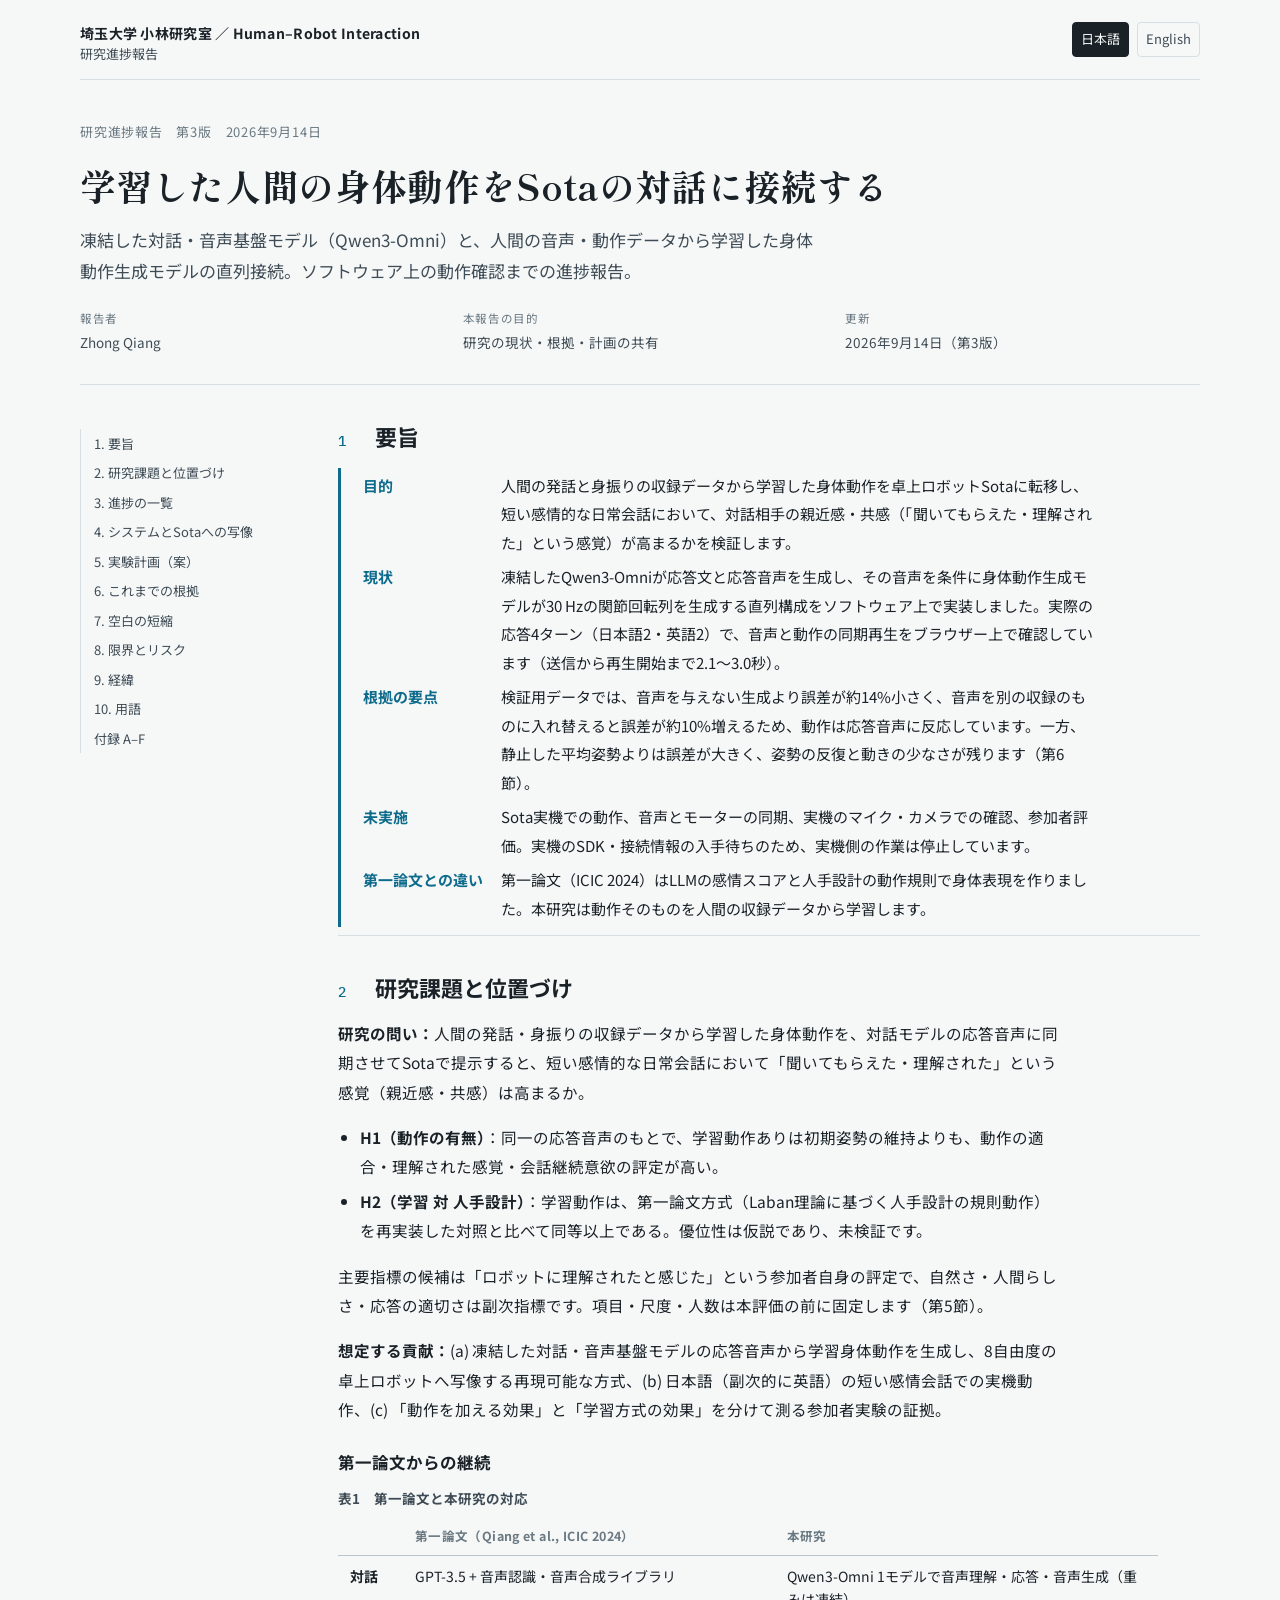
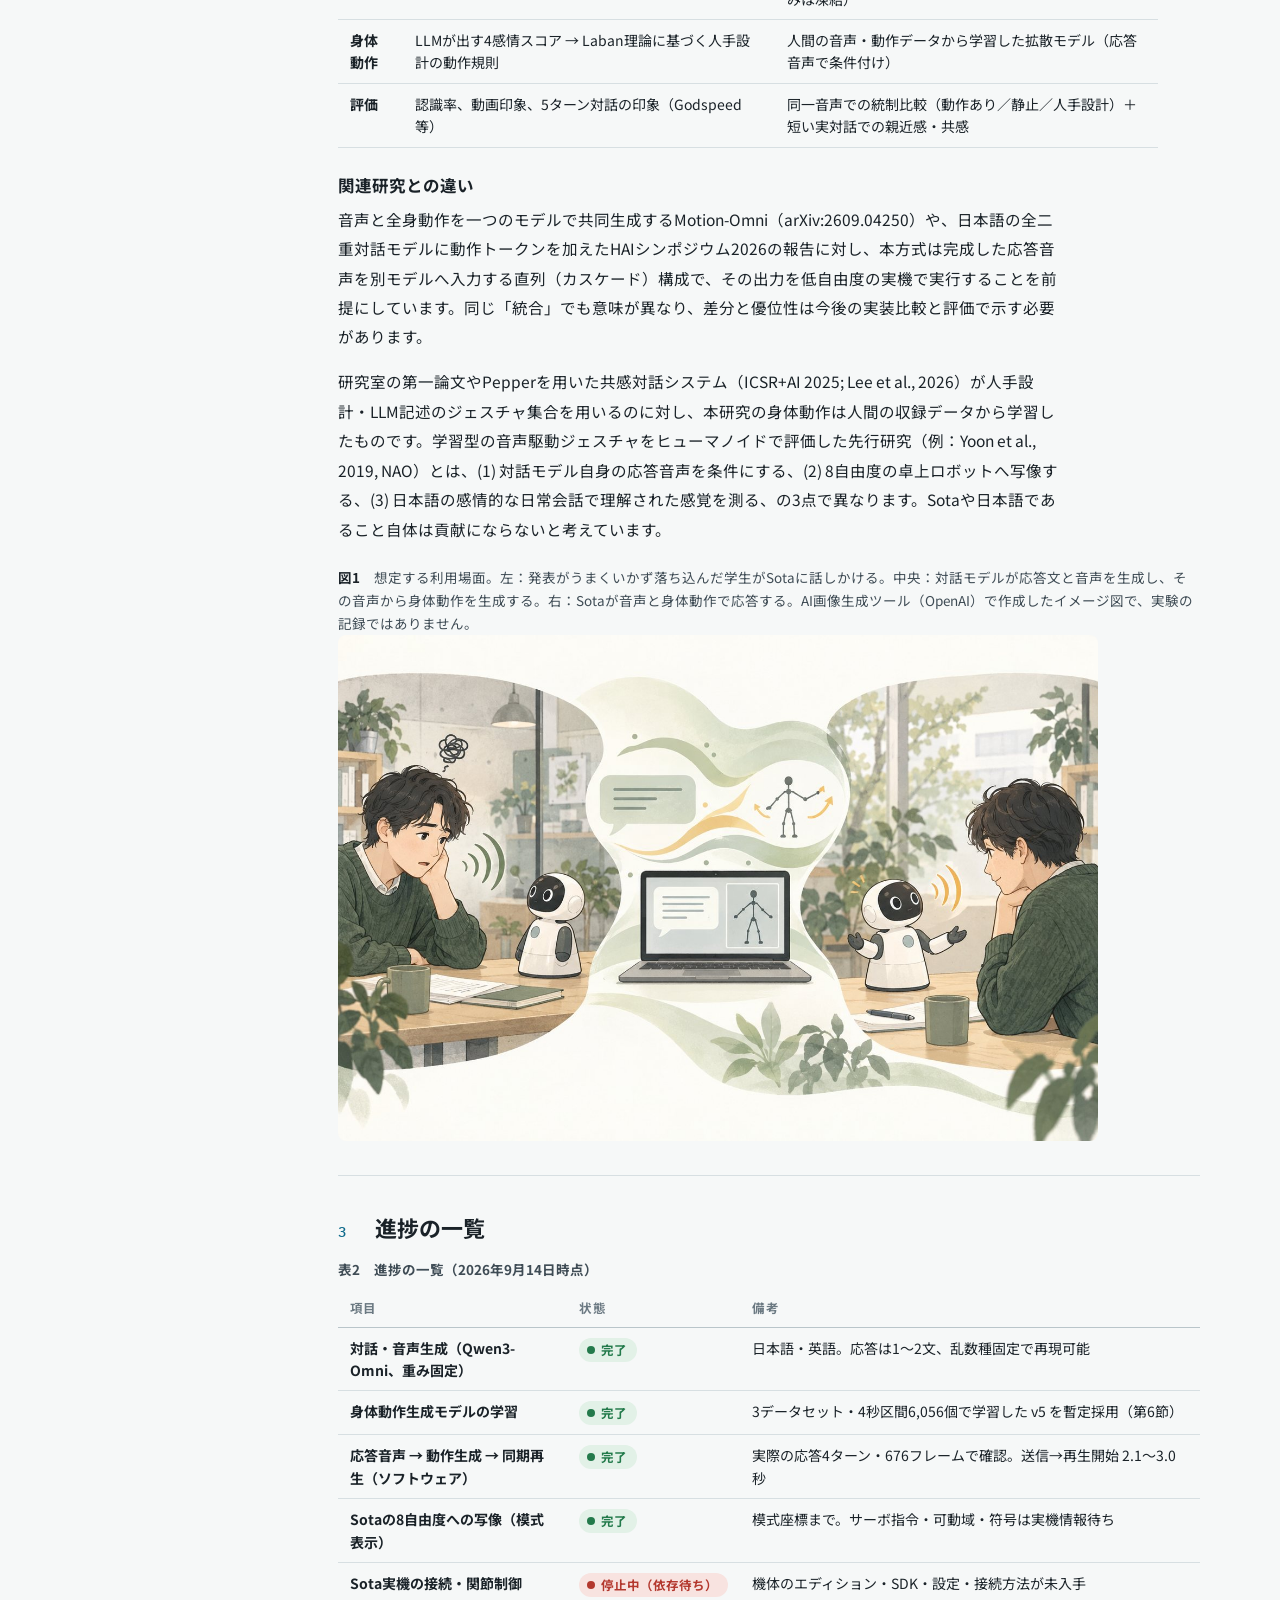
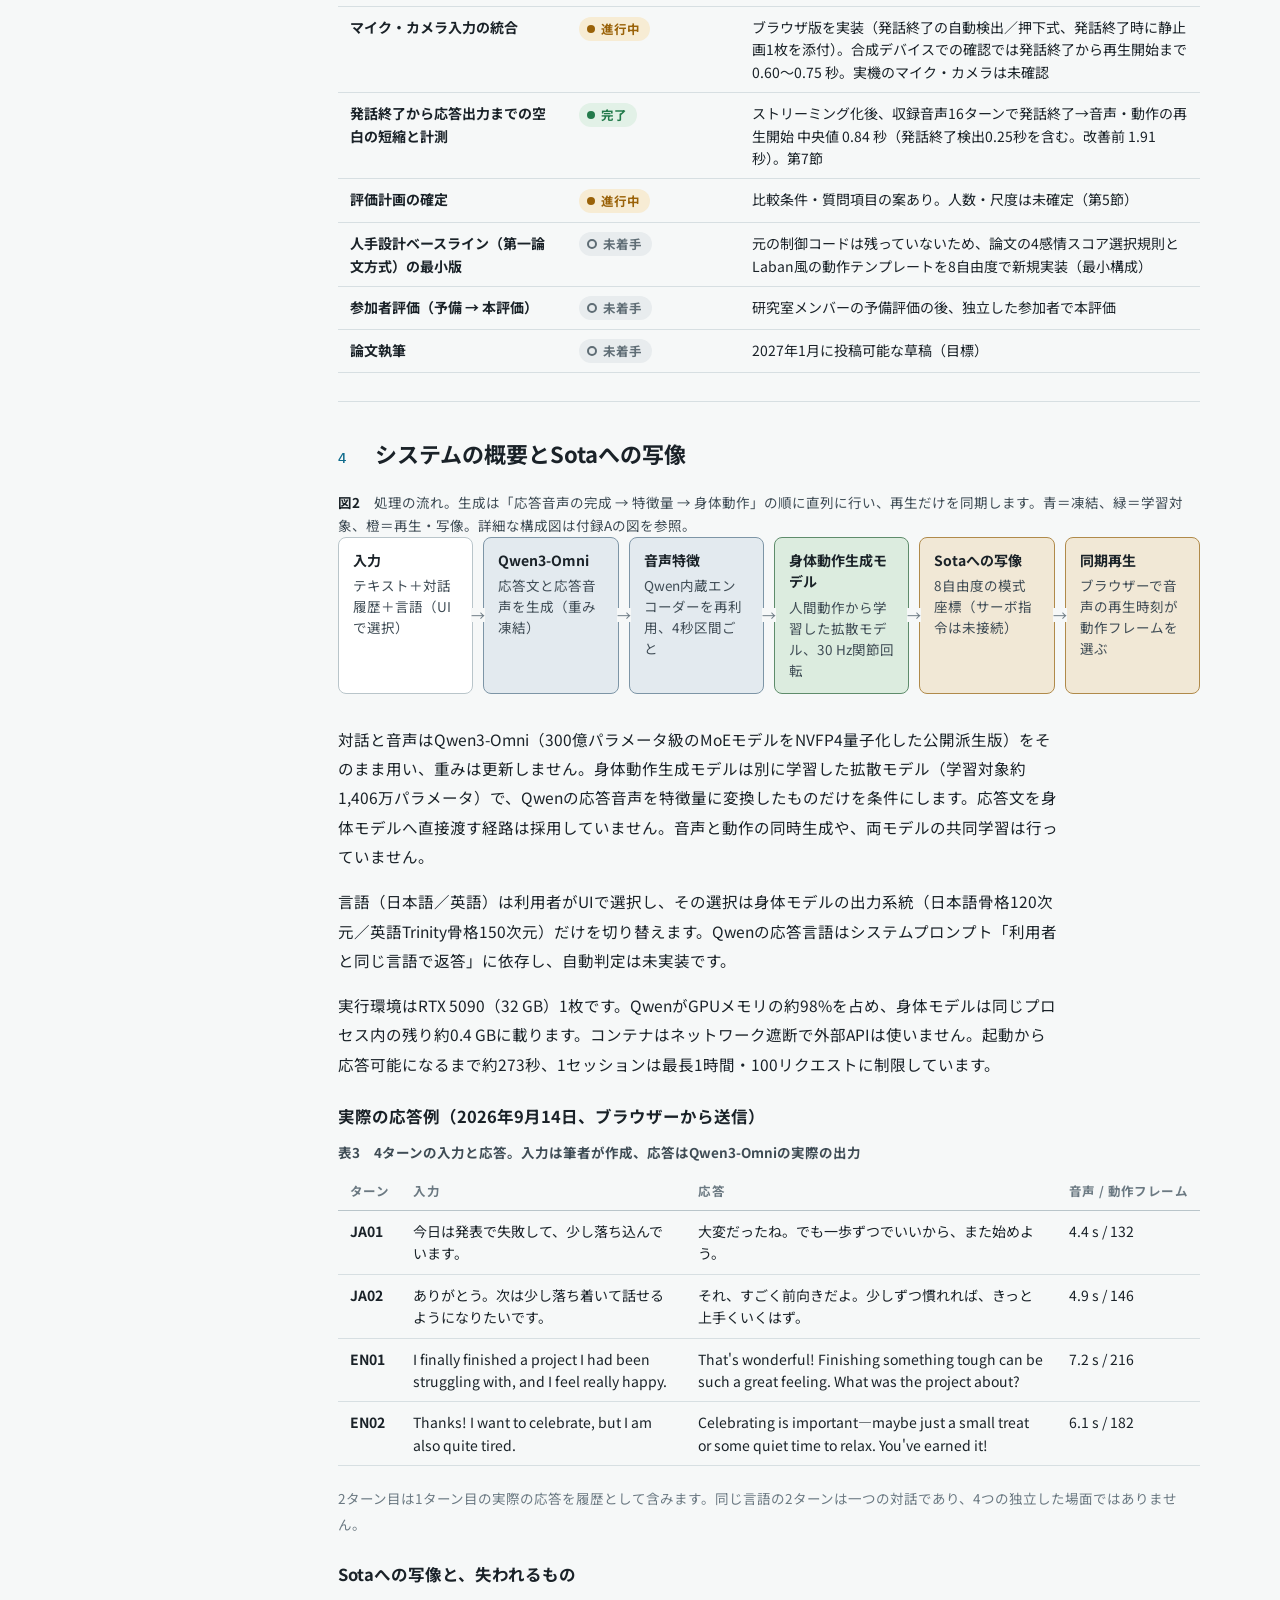
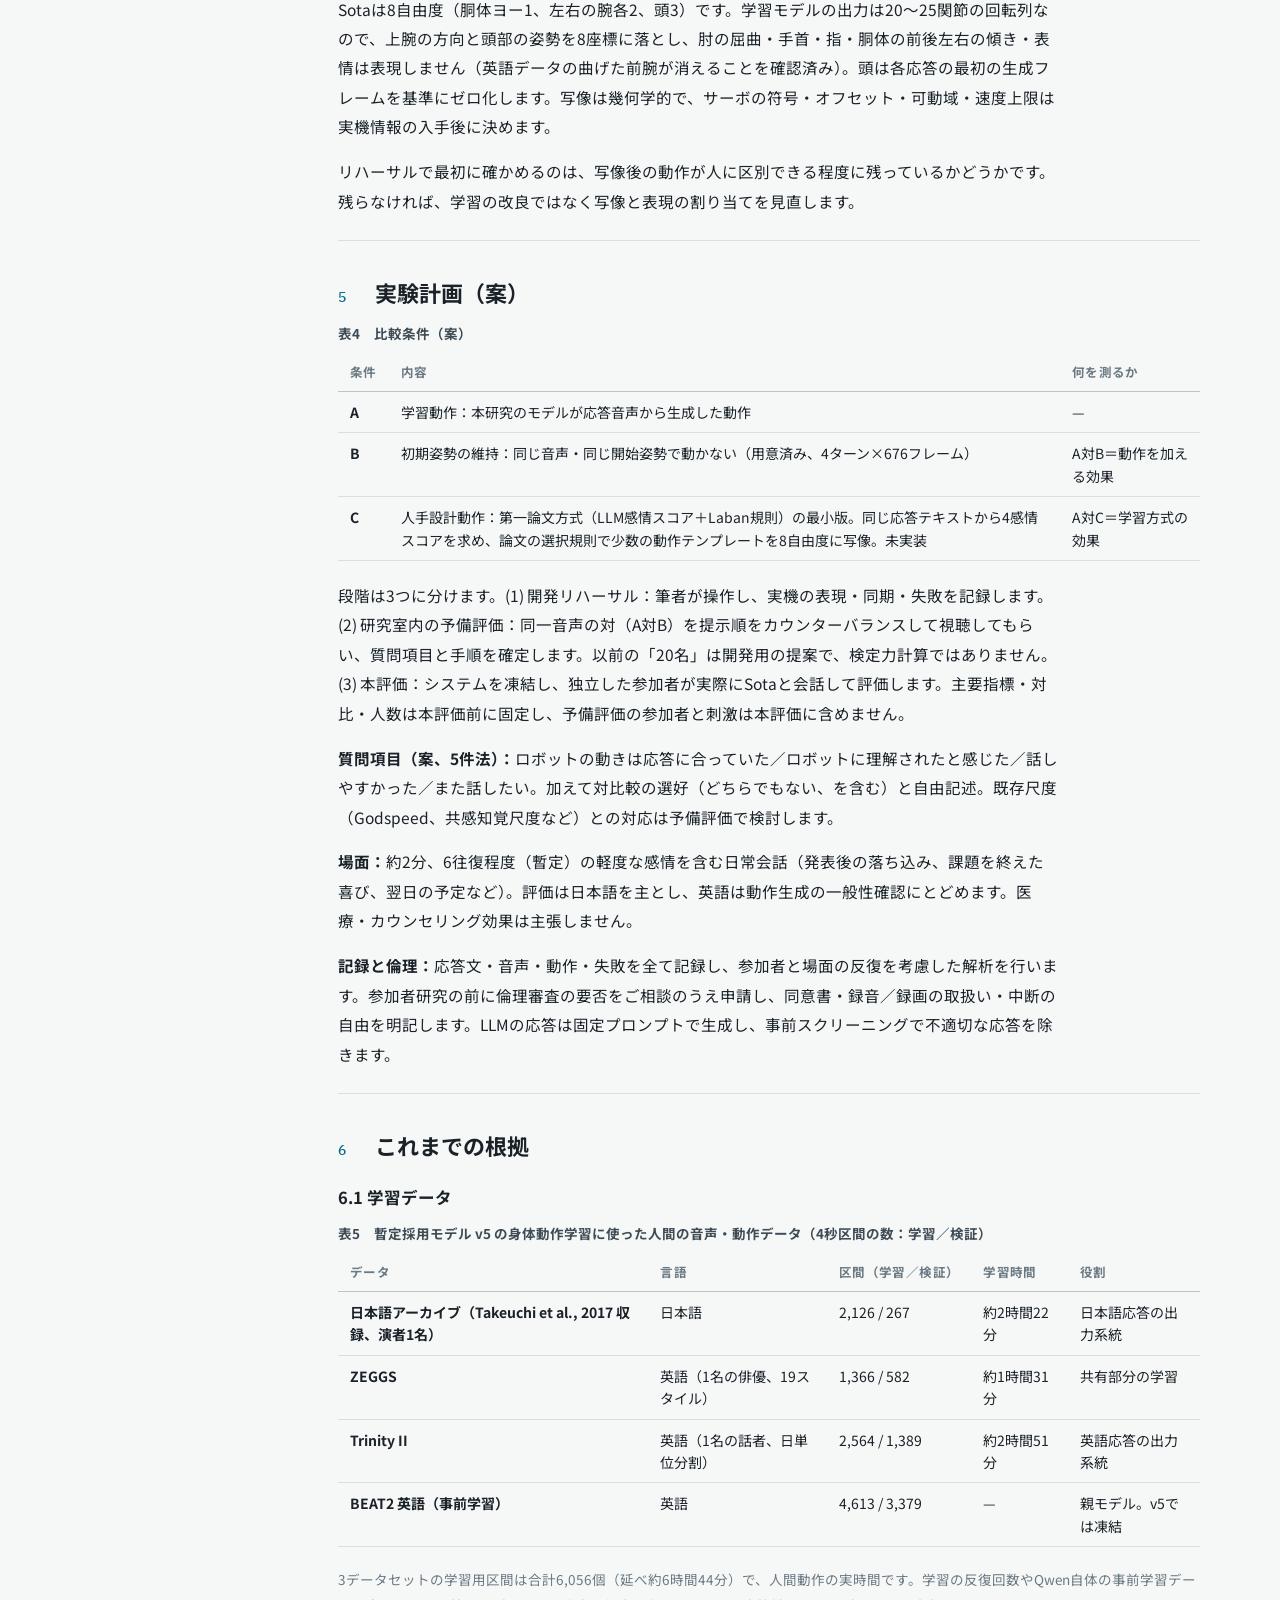
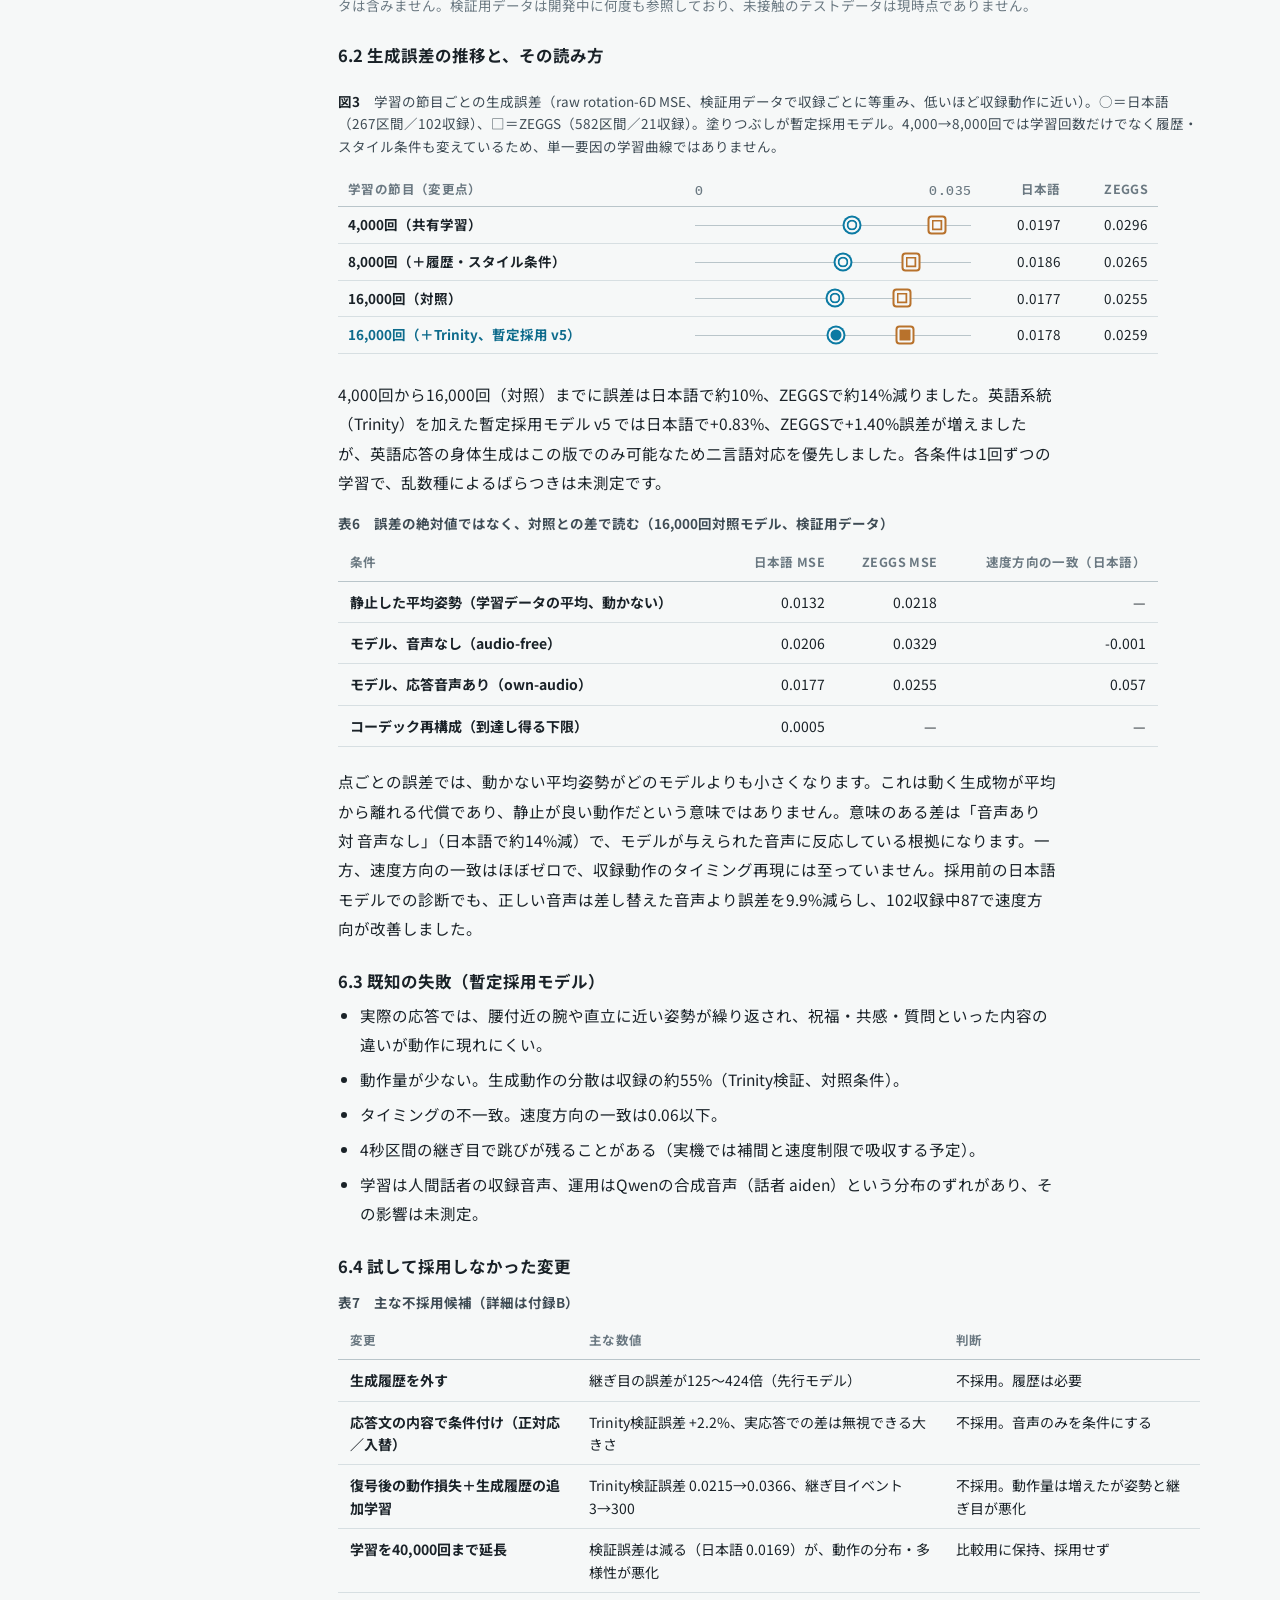
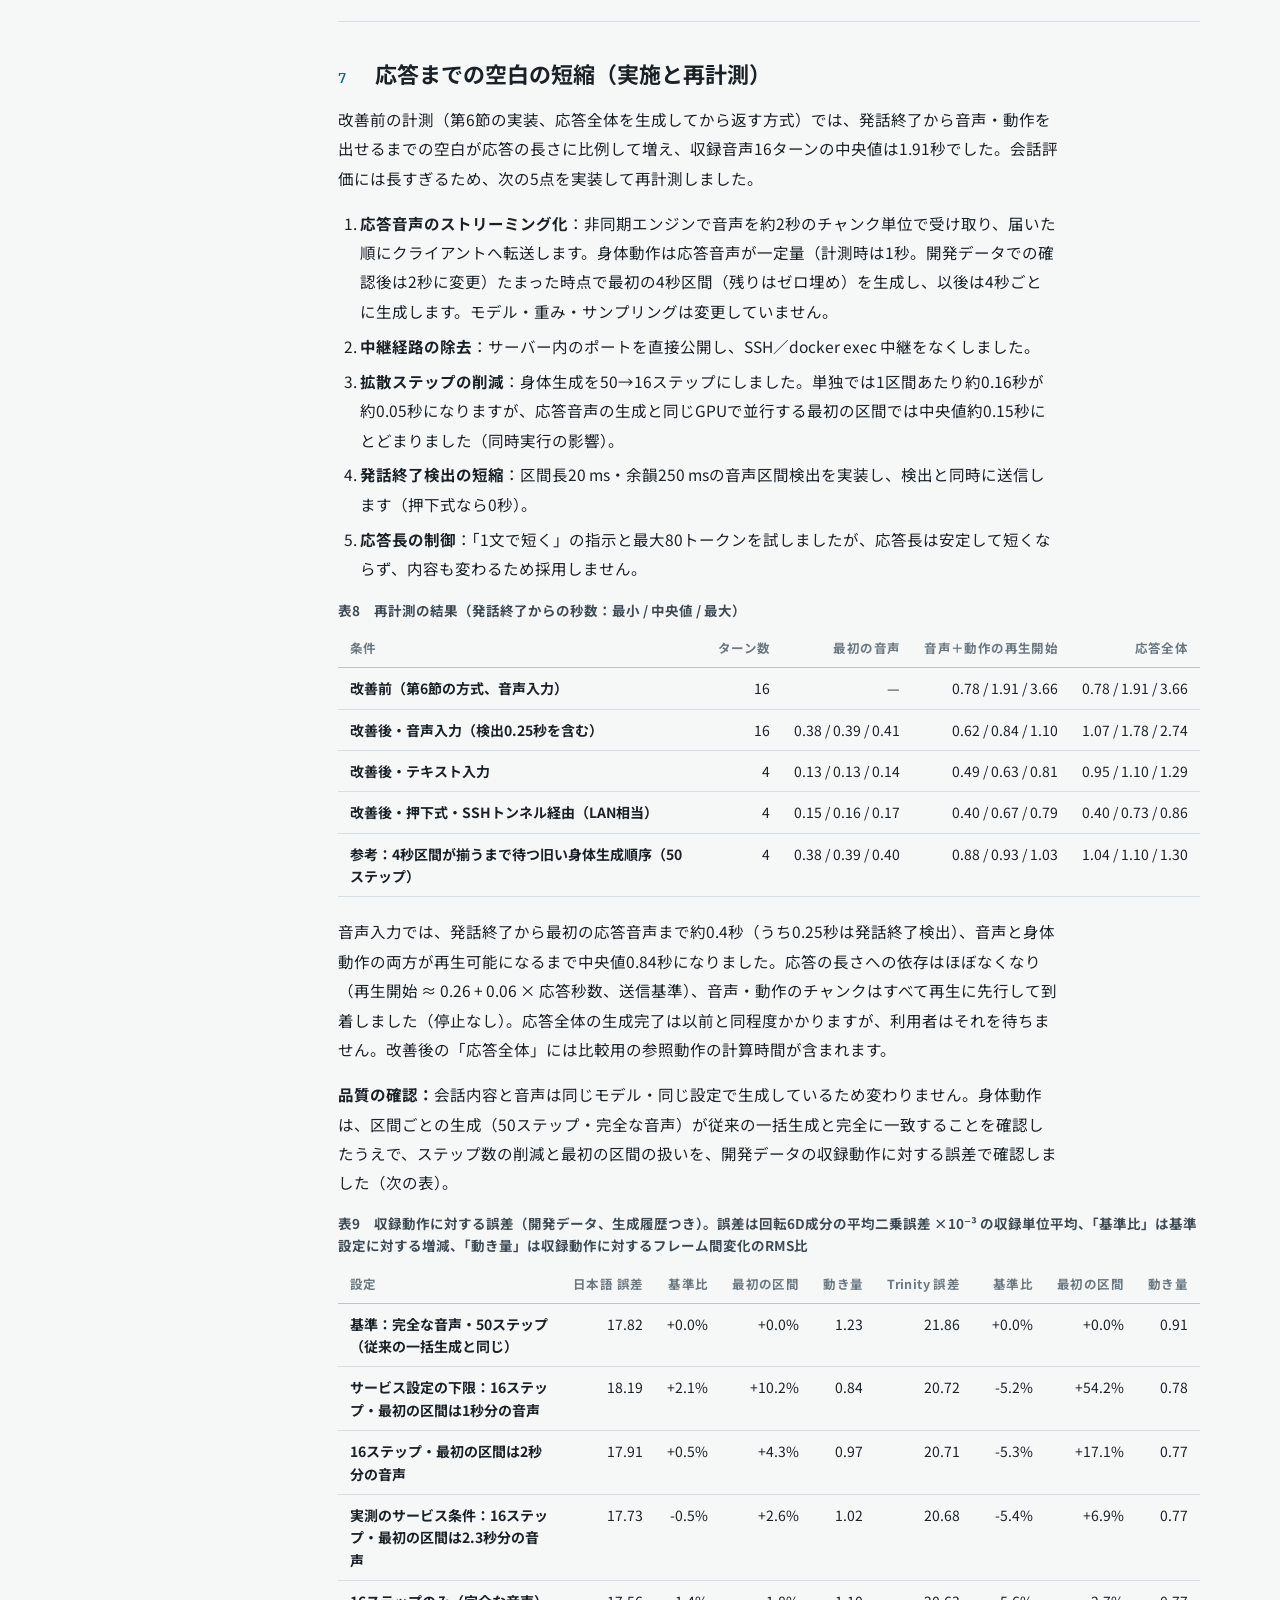
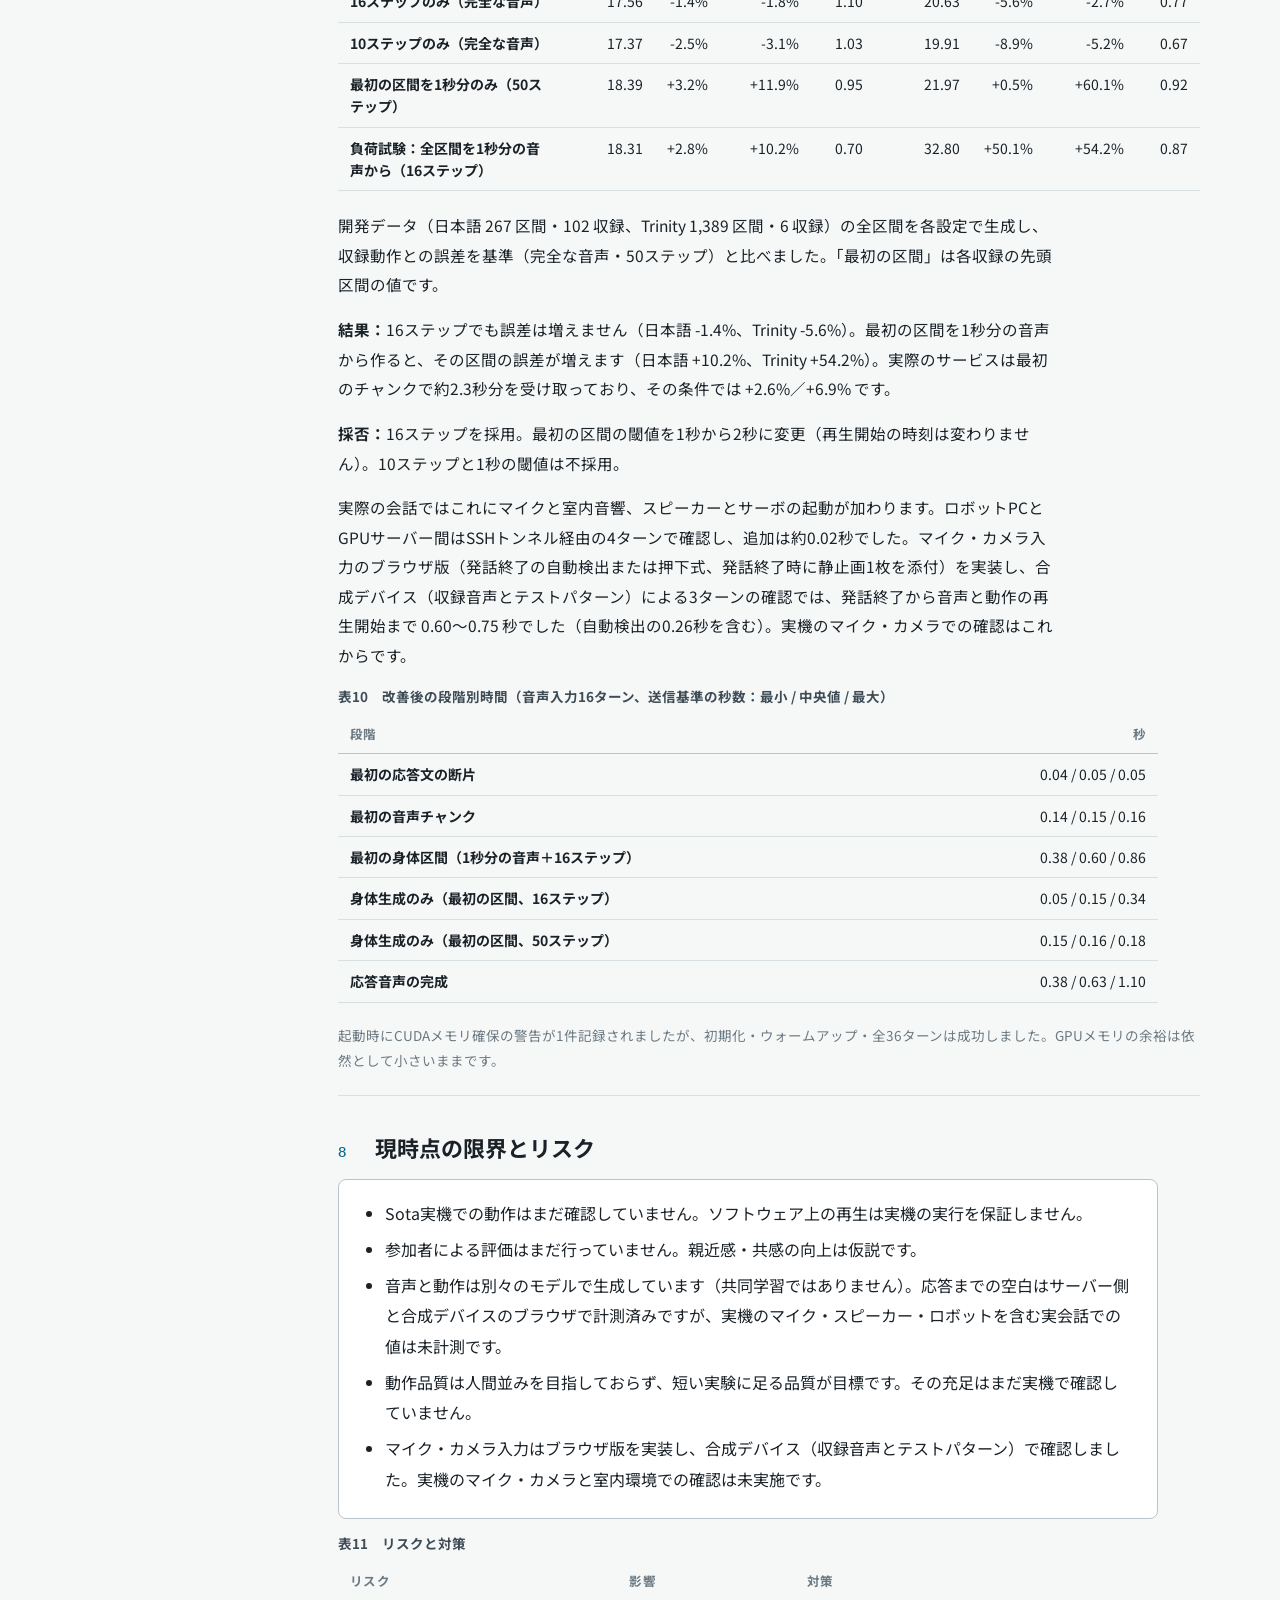
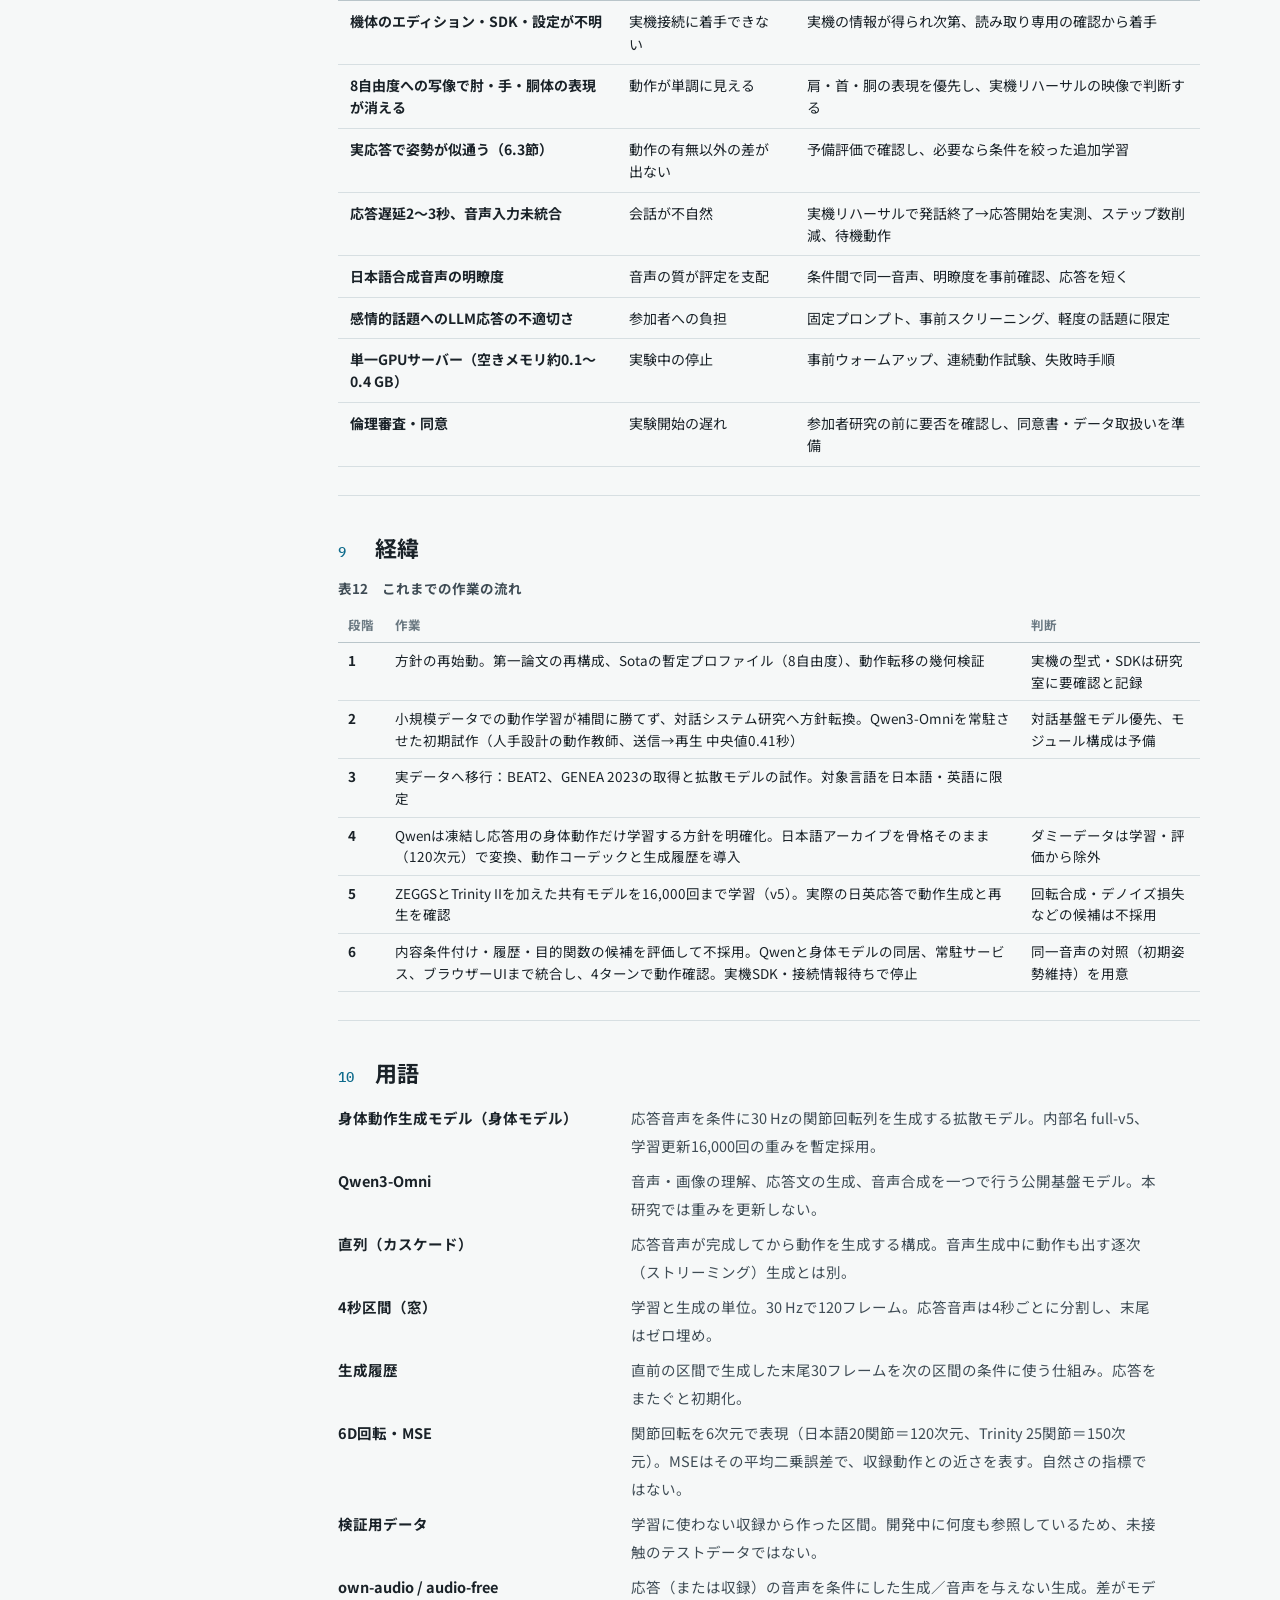
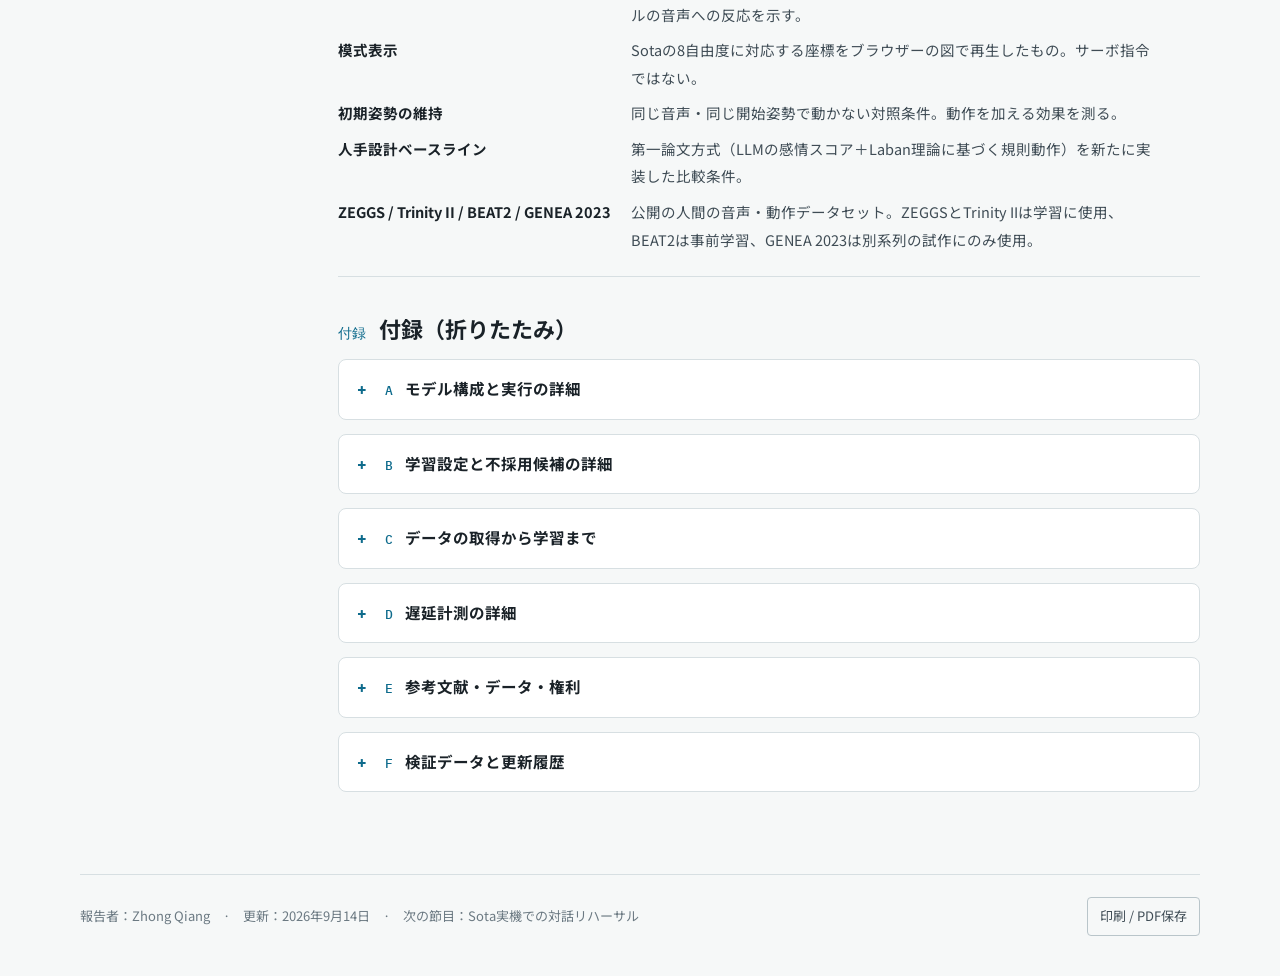
==== commit a0d9510d: "Update microphone/camera status: browser client implemented and checked with synthetic devices" ====
--- a/index.html
+++ b/index.html
@@ -24,7 +24,7 @@
 <dt>目的</dt><dd>人間の発話と身振りの収録データから学習した身体動作を卓上ロボットSotaに転移し、短い感情的な日常会話において、対話相手の親近感・共感（「聞いてもらえた・理解された」という感覚）が高まるかを検証します。</dd>
 <dt>現状</dt><dd>凍結したQwen3-Omniが応答文と応答音声を生成し、その音声を条件に身体動作生成モデルが30 Hzの関節回転列を生成する直列構成をソフトウェア上で実装しました。実際の応答4ターン（日本語2・英語2）で、音声と動作の同期再生をブラウザー上で確認しています（送信から再生開始まで2.1〜3.0秒）。</dd>
 <dt>根拠の要点</dt><dd>検証用データでは、音声を与えない生成より誤差が約14%小さく、音声を別の収録のものに入れ替えると誤差が約10%増えるため、動作は応答音声に反応しています。一方、静止した平均姿勢よりは誤差が大きく、姿勢の反復と動きの少なさが残ります（第6節）。</dd>
-<dt>未実施</dt><dd>Sota実機での動作、音声とモーターの同期、マイク入力、参加者評価。実機のSDK・接続情報の入手待ちのため、実機側の作業は停止しています。</dd>
+<dt>未実施</dt><dd>Sota実機での動作、音声とモーターの同期、実機のマイク・カメラでの確認、参加者評価。実機のSDK・接続情報の入手待ちのため、実機側の作業は停止しています。</dd>
 <dt>第一論文との違い</dt><dd>第一論文（ICIC 2024）はLLMの感情スコアと人手設計の動作規則で身体表現を作りました。本研究は動作そのものを人間の収録データから学習します。</dd>
 </dl>
 </div>
@@ -45,7 +45,7 @@
 <p>音声と全身動作を一つのモデルで共同生成するMotion-Omni（arXiv:2609.04250）や、日本語の全二重対話モデルに動作トークンを加えたHAIシンポジウム2026の報告に対し、本方式は完成した応答音声を別モデルへ入力する直列（カスケード）構成で、その出力を低自由度の実機で実行することを前提にしています。同じ「統合」でも意味が異なり、差分と優位性は今後の実装比較と評価で示す必要があります。</p>
 <p>研究室の第一論文やPepperを用いた共感対話システム（ICSR+AI 2025; Lee et al., 2026）が人手設計・LLM記述のジェスチャ集合を用いるのに対し、本研究の身体動作は人間の収録データから学習したものです。学習型の音声駆動ジェスチャをヒューマノイドで評価した先行研究（例：Yoon et al., 2019, NAO）とは、(1) 対話モデル自身の応答音声を条件にする、(2) 8自由度の卓上ロボットへ写像する、(3) 日本語の感情的な日常会話で理解された感覚を測る、の3点で異なります。Sotaや日本語であること自体は貢献にならないと考えています。</p>
 </div>
-<figure class="figure plain"><figcaption><b>図1</b>　想定する利用場面。左：発表がうまくいかず落ち込んだ学生がSotaに話しかける。中央：対話モデルが応答文と音声を生成し、その音声から身体動作を生成する。右：Sotaが音声と身体動作で応答する。AI画像生成ツール（OpenAI）で作成したイメージ図で、実験の記録ではありません。</figcaption><div class="scene"><img src="scenario.jpg" width="1400" height="933" alt="落ち込んだ学生がSotaに話しかけ、コンピューター上で応答文・音声・身体動作が生成され、Sotaが音声と身振りで応答する想定場面のイラスト"></div></figure></section><section id="status" class="doc-section"><h2><span class="num">3</span><span>進捗の一覧</span></h2><div class="table-wrap"><table class="status"><caption>表2　進捗の一覧（2026年9月14日時点）</caption><thead><tr><th scope="col">項目</th><th scope="col">状態</th><th scope="col">備考</th></tr></thead><tbody><tr><th scope="row">対話・音声生成（Qwen3-Omni、重み固定）</th><td><span class="pill done">完了</span></td><td>日本語・英語。応答は1〜2文、乱数種固定で再現可能</td></tr><tr><th scope="row">身体動作生成モデルの学習</th><td><span class="pill done">完了</span></td><td>3データセット・4秒区間6,056個で学習した v5 を暫定採用（第6節）</td></tr><tr><th scope="row">応答音声 → 動作生成 → 同期再生（ソフトウェア）</th><td><span class="pill done">完了</span></td><td>実際の応答4ターン・676フレームで確認。送信→再生開始 2.1〜3.0秒</td></tr><tr><th scope="row">Sotaの8自由度への写像（模式表示）</th><td><span class="pill done">完了</span></td><td>模式座標まで。サーボ指令・可動域・符号は実機情報待ち</td></tr><tr><th scope="row">Sota実機の接続・関節制御</th><td><span class="pill blocked">停止中（依存待ち）</span></td><td>機体のエディション・SDK・設定・接続方法が未入手</td></tr><tr><th scope="row">マイク・カメラ入力の統合</th><td><span class="pill planned">未着手</span></td><td>現在はテキスト入力で検証。発話終了検出も未実装</td></tr><tr><th scope="row">発話終了から応答出力までの空白の短縮と計測</th><td><span class="pill done">完了</span></td><td>ストリーミング化後、収録音声16ターンで発話終了→音声・動作の再生開始 中央値 0.84 秒（発話終了検出0.25秒を含む。改善前 1.91 秒）。第7節</td></tr><tr><th scope="row">評価計画の確定</th><td><span class="pill progress">進行中</span></td><td>比較条件・質問項目の案あり。人数・尺度は未確定（第5節）</td></tr><tr><th scope="row">人手設計ベースライン（第一論文方式）の最小版</th><td><span class="pill planned">未着手</span></td><td>元の制御コードは残っていないため、論文の4感情スコア選択規則とLaban風の動作テンプレートを8自由度で新規実装（最小構成）</td></tr><tr><th scope="row">参加者評価（予備 → 本評価）</th><td><span class="pill planned">未着手</span></td><td>研究室メンバーの予備評価の後、独立した参加者で本評価</td></tr><tr><th scope="row">論文執筆</th><td><span class="pill planned">未着手</span></td><td>2027年1月に投稿可能な草稿（目標）</td></tr></tbody></table></div></section><section id="system" class="doc-section"><h2><span class="num">4</span><span>システムの概要とSotaへの写像</span></h2>
+<figure class="figure plain"><figcaption><b>図1</b>　想定する利用場面。左：発表がうまくいかず落ち込んだ学生がSotaに話しかける。中央：対話モデルが応答文と音声を生成し、その音声から身体動作を生成する。右：Sotaが音声と身体動作で応答する。AI画像生成ツール（OpenAI）で作成したイメージ図で、実験の記録ではありません。</figcaption><div class="scene"><img src="scenario.jpg" width="1400" height="933" alt="落ち込んだ学生がSotaに話しかけ、コンピューター上で応答文・音声・身体動作が生成され、Sotaが音声と身振りで応答する想定場面のイラスト"></div></figure></section><section id="status" class="doc-section"><h2><span class="num">3</span><span>進捗の一覧</span></h2><div class="table-wrap"><table class="status"><caption>表2　進捗の一覧（2026年9月14日時点）</caption><thead><tr><th scope="col">項目</th><th scope="col">状態</th><th scope="col">備考</th></tr></thead><tbody><tr><th scope="row">対話・音声生成（Qwen3-Omni、重み固定）</th><td><span class="pill done">完了</span></td><td>日本語・英語。応答は1〜2文、乱数種固定で再現可能</td></tr><tr><th scope="row">身体動作生成モデルの学習</th><td><span class="pill done">完了</span></td><td>3データセット・4秒区間6,056個で学習した v5 を暫定採用（第6節）</td></tr><tr><th scope="row">応答音声 → 動作生成 → 同期再生（ソフトウェア）</th><td><span class="pill done">完了</span></td><td>実際の応答4ターン・676フレームで確認。送信→再生開始 2.1〜3.0秒</td></tr><tr><th scope="row">Sotaの8自由度への写像（模式表示）</th><td><span class="pill done">完了</span></td><td>模式座標まで。サーボ指令・可動域・符号は実機情報待ち</td></tr><tr><th scope="row">Sota実機の接続・関節制御</th><td><span class="pill blocked">停止中（依存待ち）</span></td><td>機体のエディション・SDK・設定・接続方法が未入手</td></tr><tr><th scope="row">マイク・カメラ入力の統合</th><td><span class="pill progress">進行中</span></td><td>ブラウザ版を実装（発話終了の自動検出／押下式、発話終了時に静止画1枚を添付）。合成デバイスでの確認では発話終了から再生開始まで 0.60〜0.75 秒。実機のマイク・カメラは未確認</td></tr><tr><th scope="row">発話終了から応答出力までの空白の短縮と計測</th><td><span class="pill done">完了</span></td><td>ストリーミング化後、収録音声16ターンで発話終了→音声・動作の再生開始 中央値 0.84 秒（発話終了検出0.25秒を含む。改善前 1.91 秒）。第7節</td></tr><tr><th scope="row">評価計画の確定</th><td><span class="pill progress">進行中</span></td><td>比較条件・質問項目の案あり。人数・尺度は未確定（第5節）</td></tr><tr><th scope="row">人手設計ベースライン（第一論文方式）の最小版</th><td><span class="pill planned">未着手</span></td><td>元の制御コードは残っていないため、論文の4感情スコア選択規則とLaban風の動作テンプレートを8自由度で新規実装（最小構成）</td></tr><tr><th scope="row">参加者評価（予備 → 本評価）</th><td><span class="pill planned">未着手</span></td><td>研究室メンバーの予備評価の後、独立した参加者で本評価</td></tr><tr><th scope="row">論文執筆</th><td><span class="pill planned">未着手</span></td><td>2027年1月に投稿可能な草稿（目標）</td></tr></tbody></table></div></section><section id="system" class="doc-section"><h2><span class="num">4</span><span>システムの概要とSotaへの写像</span></h2>
 <figure class="figure plain"><figcaption><b>図2</b>　処理の流れ。生成は「応答音声の完成 → 特徴量 → 身体動作」の順に直列に行い、再生だけを同期します。青＝凍結、緑＝学習対象、橙＝再生・写像。詳細な構成図は付録Aの図を参照。</figcaption><ol class="flow"><li class="plain"><b>入力</b><span>テキスト＋対話履歴＋言語（UIで選択）</span></li><li class="frozen"><b>Qwen3-Omni</b><span>応答文と応答音声を生成（重み凍結）</span></li><li class="frozen"><b>音声特徴</b><span>Qwen内蔵エンコーダーを再利用、4秒区間ごと</span></li><li class="learned"><b>身体動作生成モデル</b><span>人間動作から学習した拡散モデル、30 Hz関節回転</span></li><li class="play"><b>Sotaへの写像</b><span>8自由度の模式座標（サーボ指令は未接続）</span></li><li class="play"><b>同期再生</b><span>ブラウザーで音声の再生時刻が動作フレームを選ぶ</span></li></ol></figure>
 <div class="prose">
 <p>対話と音声はQwen3-Omni（300億パラメータ級のMoEモデルをNVFP4量子化した公開派生版）をそのまま用い、重みは更新しません。身体動作生成モデルは別に学習した拡散モデル（学習対象約1,406万パラメータ）で、Qwenの応答音声を特徴量に変換したものだけを条件にします。応答文を身体モデルへ直接渡す経路は採用していません。音声と動作の同時生成や、両モデルの共同学習は行っていません。</p>
@@ -88,13 +88,13 @@
 <li>学習は人間話者の収録音声、運用はQwenの合成音声（話者 aiden）という分布のずれがあり、その影響は未測定。</li>
 </ul></div>
 <h3>6.4 試して採用しなかった変更</h3>
-<div class="table-wrap"><table class=""><caption>表7　主な不採用候補（詳細は付録B）</caption><thead><tr><th scope="col">変更</th><th scope="col">主な数値</th><th scope="col">判断</th></tr></thead><tbody><tr><th scope="row">生成履歴を外す</th><td>継ぎ目の誤差が125〜424倍（先行モデル）</td><td>不採用。履歴は必要</td></tr><tr><th scope="row">応答文の内容で条件付け（正対応／入替）</th><td>Trinity検証誤差 +2.2%、実応答での差は無視できる大きさ</td><td>不採用。音声のみを条件にする</td></tr><tr><th scope="row">復号後の動作損失＋生成履歴の追加学習</th><td>Trinity検証誤差 0.0215→0.0366、継ぎ目イベント 3→300</td><td>不採用。動作量は増えたが姿勢と継ぎ目が悪化</td></tr><tr><th scope="row">学習を40,000回まで延長</th><td>検証誤差は減る（日本語 0.0169）が、動作の分布・多様性が悪化</td><td>比較用に保持、採用せず</td></tr></tbody></table></div></section><section id="speed" class="doc-section"><h2><span class="num">7</span><span>応答までの空白の短縮（実施と再計測）</span></h2><div class="prose"><p class="lede">改善前の計測（第6節の実装、応答全体を生成してから返す方式）では、発話終了から音声・動作を出せるまでの空白が応答の長さに比例して増え、収録音声16ターンの中央値は1.91秒でした。会話評価には長すぎるため、次の5点を実装して再計測しました。</p><ol><li><b>応答音声のストリーミング化</b>：非同期エンジンで音声を約2秒のチャンク単位で受け取り、届いた順にクライアントへ転送します。身体動作は応答音声が一定量（計測時は1秒。開発データでの確認後は2秒に変更）たまった時点で最初の4秒区間（残りはゼロ埋め）を生成し、以後は4秒ごとに生成します。モデル・重み・サンプリングは変更していません。</li><li><b>中継経路の除去</b>：サーバー内のポートを直接公開し、SSH／docker exec 中継をなくしました。</li><li><b>拡散ステップの削減</b>：身体生成を50→16ステップにしました。単独では1区間あたり約0.16秒が約0.05秒になりますが、応答音声の生成と同じGPUで並行する最初の区間では中央値約0.15秒にとどまりました（同時実行の影響）。</li><li><b>発話終了検出の短縮</b>：区間長20 ms・余韻250 msの音声区間検出を実装し、検出と同時に送信します（押下式なら0秒）。</li><li><b>応答長の制御</b>：「1文で短く」の指示と最大80トークンを試しましたが、応答長は安定して短くならず、内容も変わるため採用しません。</li></ol></div><div class="table-wrap"><table class=""><caption>表8　再計測の結果（発話終了からの秒数：最小 / 中央値 / 最大）</caption><thead><tr><th scope="col">条件</th><th scope="col" class=num>ターン数</th><th scope="col" class=num>最初の音声</th><th scope="col" class=num>音声＋動作の再生開始</th><th scope="col" class=num>応答全体</th></tr></thead><tbody><tr><th scope="row">改善前（第6節の方式、音声入力）</th><td class=num>16</td><td class=num>—</td><td class=num>0.78 / 1.91 / 3.66</td><td class=num>0.78 / 1.91 / 3.66</td></tr><tr><th scope="row">改善後・音声入力（検出0.25秒を含む）</th><td class=num>16</td><td class=num>0.38 / 0.39 / 0.41</td><td class=num>0.62 / 0.84 / 1.10</td><td class=num>1.07 / 1.78 / 2.74</td></tr><tr><th scope="row">改善後・テキスト入力</th><td class=num>4</td><td class=num>0.13 / 0.13 / 0.14</td><td class=num>0.49 / 0.63 / 0.81</td><td class=num>0.95 / 1.10 / 1.29</td></tr><tr><th scope="row">改善後・押下式・SSHトンネル経由（LAN相当）</th><td class=num>4</td><td class=num>0.15 / 0.16 / 0.17</td><td class=num>0.40 / 0.67 / 0.79</td><td class=num>0.40 / 0.73 / 0.86</td></tr><tr><th scope="row">参考：4秒区間が揃うまで待つ旧い身体生成順序（50ステップ）</th><td class=num>4</td><td class=num>0.38 / 0.39 / 0.40</td><td class=num>0.88 / 0.93 / 1.03</td><td class=num>1.04 / 1.10 / 1.30</td></tr></tbody></table></div><div class="prose"><p>音声入力では、発話終了から最初の応答音声まで約0.4秒（うち0.25秒は発話終了検出）、音声と身体動作の両方が再生可能になるまで中央値0.84秒になりました。応答の長さへの依存はほぼなくなり（再生開始 ≈ 0.26 + 0.06 × 応答秒数、送信基準）、音声・動作のチャンクはすべて再生に先行して到着しました（停止なし）。応答全体の生成完了は以前と同程度かかりますが、利用者はそれを待ちません。改善後の「応答全体」には比較用の参照動作の計算時間が含まれます。</p><p><b>品質の確認：</b>会話内容と音声は同じモデル・同じ設定で生成しているため変わりません。身体動作は、区間ごとの生成（50ステップ・完全な音声）が従来の一括生成と完全に一致することを確認したうえで、ステップ数の削減と最初の区間の扱いを、開発データの収録動作に対する誤差で確認しました（次の表）。</p></div><div class="table-wrap"><table class=""><caption>表9　収録動作に対する誤差（開発データ、生成履歴つき）。誤差は回転6D成分の平均二乗誤差 ×10⁻³ の収録単位平均、「基準比」は基準設定に対する増減、「動き量」は収録動作に対するフレーム間変化のRMS比</caption><thead><tr><th scope="col">設定</th><th scope="col" class=num>日本語 誤差</th><th scope="col" class=num>基準比</th><th scope="col" class=num>最初の区間</th><th scope="col" class=num>動き量</th><th scope="col" class=num>Trinity 誤差</th><th scope="col" class=num>基準比</th><th scope="col" class=num>最初の区間</th><th scope="col" class=num>動き量</th></tr></thead><tbody><tr><th scope="row">基準：完全な音声・50ステップ（従来の一括生成と同じ）</th><td class=num>17.82</td><td class=num>+0.0%</td><td class=num>+0.0%</td><td class=num>1.23</td><td class=num>21.86</td><td class=num>+0.0%</td><td class=num>+0.0%</td><td class=num>0.91</td></tr><tr><th scope="row">サービス設定の下限：16ステップ・最初の区間は1秒分の音声</th><td class=num>18.19</td><td class=num>+2.1%</td><td class=num>+10.2%</td><td class=num>0.84</td><td class=num>20.72</td><td class=num>-5.2%</td><td class=num>+54.2%</td><td class=num>0.78</td></tr><tr><th scope="row">16ステップ・最初の区間は2秒分の音声</th><td class=num>17.91</td><td class=num>+0.5%</td><td class=num>+4.3%</td><td class=num>0.97</td><td class=num>20.71</td><td class=num>-5.3%</td><td class=num>+17.1%</td><td class=num>0.77</td></tr><tr><th scope="row">実測のサービス条件：16ステップ・最初の区間は2.3秒分の音声</th><td class=num>17.73</td><td class=num>-0.5%</td><td class=num>+2.6%</td><td class=num>1.02</td><td class=num>20.68</td><td class=num>-5.4%</td><td class=num>+6.9%</td><td class=num>0.77</td></tr><tr><th scope="row">16ステップのみ（完全な音声）</th><td class=num>17.56</td><td class=num>-1.4%</td><td class=num>-1.8%</td><td class=num>1.10</td><td class=num>20.63</td><td class=num>-5.6%</td><td class=num>-2.7%</td><td class=num>0.77</td></tr><tr><th scope="row">10ステップのみ（完全な音声）</th><td class=num>17.37</td><td class=num>-2.5%</td><td class=num>-3.1%</td><td class=num>1.03</td><td class=num>19.91</td><td class=num>-8.9%</td><td class=num>-5.2%</td><td class=num>0.67</td></tr><tr><th scope="row">最初の区間を1秒分のみ（50ステップ）</th><td class=num>18.39</td><td class=num>+3.2%</td><td class=num>+11.9%</td><td class=num>0.95</td><td class=num>21.97</td><td class=num>+0.5%</td><td class=num>+60.1%</td><td class=num>0.92</td></tr><tr><th scope="row">負荷試験：全区間を1秒分の音声から（16ステップ）</th><td class=num>18.31</td><td class=num>+2.8%</td><td class=num>+10.2%</td><td class=num>0.70</td><td class=num>32.80</td><td class=num>+50.1%</td><td class=num>+54.2%</td><td class=num>0.87</td></tr></tbody></table></div><div class="prose"><p>開発データ（日本語 267 区間・102 収録、Trinity 1,389 区間・6 収録）の全区間を各設定で生成し、収録動作との誤差を基準（完全な音声・50ステップ）と比べました。「最初の区間」は各収録の先頭区間の値です。</p><p><b>結果：</b>16ステップでも誤差は増えません（日本語 -1.4%、Trinity -5.6%）。最初の区間を1秒分の音声から作ると、その区間の誤差が増えます（日本語 +10.2%、Trinity +54.2%）。実際のサービスは最初のチャンクで約2.3秒分を受け取っており、その条件では +2.6%／+6.9% です。</p><p><b>採否：</b>16ステップを採用。最初の区間の閾値を1秒から2秒に変更（再生開始の時刻は変わりません）。10ステップと1秒の閾値は不採用。</p></div><div class="prose"><p>実際の会話ではこれにマイクと室内音響、スピーカーとサーボの起動が加わります。ロボットPCとGPUサーバー間はSSHトンネル経由の4ターンで確認し、追加は約0.02秒でした。</p></div><div class="table-wrap narrow"><table class=""><caption>表10　改善後の段階別時間（音声入力16ターン、送信基準の秒数：最小 / 中央値 / 最大）</caption><thead><tr><th scope="col">段階</th><th scope="col" class=num>秒</th></tr></thead><tbody><tr><th scope="row">最初の応答文の断片</th><td class=num>0.04 / 0.05 / 0.05</td></tr><tr><th scope="row">最初の音声チャンク</th><td class=num>0.14 / 0.15 / 0.16</td></tr><tr><th scope="row">最初の身体区間（1秒分の音声＋16ステップ）</th><td class=num>0.38 / 0.60 / 0.86</td></tr><tr><th scope="row">身体生成のみ（最初の区間、16ステップ）</th><td class=num>0.05 / 0.15 / 0.34</td></tr><tr><th scope="row">身体生成のみ（最初の区間、50ステップ）</th><td class=num>0.15 / 0.16 / 0.18</td></tr><tr><th scope="row">応答音声の完成</th><td class=num>0.38 / 0.63 / 1.10</td></tr></tbody></table></div><p class="note">起動時にCUDAメモリ確保の警告が1件記録されましたが、初期化・ウォームアップ・全36ターンは成功しました。GPUメモリの余裕は依然として小さいままです。</p></section><section id="limits" class="doc-section"><h2><span class="num">8</span><span>現時点の限界とリスク</span></h2>
+<div class="table-wrap"><table class=""><caption>表7　主な不採用候補（詳細は付録B）</caption><thead><tr><th scope="col">変更</th><th scope="col">主な数値</th><th scope="col">判断</th></tr></thead><tbody><tr><th scope="row">生成履歴を外す</th><td>継ぎ目の誤差が125〜424倍（先行モデル）</td><td>不採用。履歴は必要</td></tr><tr><th scope="row">応答文の内容で条件付け（正対応／入替）</th><td>Trinity検証誤差 +2.2%、実応答での差は無視できる大きさ</td><td>不採用。音声のみを条件にする</td></tr><tr><th scope="row">復号後の動作損失＋生成履歴の追加学習</th><td>Trinity検証誤差 0.0215→0.0366、継ぎ目イベント 3→300</td><td>不採用。動作量は増えたが姿勢と継ぎ目が悪化</td></tr><tr><th scope="row">学習を40,000回まで延長</th><td>検証誤差は減る（日本語 0.0169）が、動作の分布・多様性が悪化</td><td>比較用に保持、採用せず</td></tr></tbody></table></div></section><section id="speed" class="doc-section"><h2><span class="num">7</span><span>応答までの空白の短縮（実施と再計測）</span></h2><div class="prose"><p class="lede">改善前の計測（第6節の実装、応答全体を生成してから返す方式）では、発話終了から音声・動作を出せるまでの空白が応答の長さに比例して増え、収録音声16ターンの中央値は1.91秒でした。会話評価には長すぎるため、次の5点を実装して再計測しました。</p><ol><li><b>応答音声のストリーミング化</b>：非同期エンジンで音声を約2秒のチャンク単位で受け取り、届いた順にクライアントへ転送します。身体動作は応答音声が一定量（計測時は1秒。開発データでの確認後は2秒に変更）たまった時点で最初の4秒区間（残りはゼロ埋め）を生成し、以後は4秒ごとに生成します。モデル・重み・サンプリングは変更していません。</li><li><b>中継経路の除去</b>：サーバー内のポートを直接公開し、SSH／docker exec 中継をなくしました。</li><li><b>拡散ステップの削減</b>：身体生成を50→16ステップにしました。単独では1区間あたり約0.16秒が約0.05秒になりますが、応答音声の生成と同じGPUで並行する最初の区間では中央値約0.15秒にとどまりました（同時実行の影響）。</li><li><b>発話終了検出の短縮</b>：区間長20 ms・余韻250 msの音声区間検出を実装し、検出と同時に送信します（押下式なら0秒）。</li><li><b>応答長の制御</b>：「1文で短く」の指示と最大80トークンを試しましたが、応答長は安定して短くならず、内容も変わるため採用しません。</li></ol></div><div class="table-wrap"><table class=""><caption>表8　再計測の結果（発話終了からの秒数：最小 / 中央値 / 最大）</caption><thead><tr><th scope="col">条件</th><th scope="col" class=num>ターン数</th><th scope="col" class=num>最初の音声</th><th scope="col" class=num>音声＋動作の再生開始</th><th scope="col" class=num>応答全体</th></tr></thead><tbody><tr><th scope="row">改善前（第6節の方式、音声入力）</th><td class=num>16</td><td class=num>—</td><td class=num>0.78 / 1.91 / 3.66</td><td class=num>0.78 / 1.91 / 3.66</td></tr><tr><th scope="row">改善後・音声入力（検出0.25秒を含む）</th><td class=num>16</td><td class=num>0.38 / 0.39 / 0.41</td><td class=num>0.62 / 0.84 / 1.10</td><td class=num>1.07 / 1.78 / 2.74</td></tr><tr><th scope="row">改善後・テキスト入力</th><td class=num>4</td><td class=num>0.13 / 0.13 / 0.14</td><td class=num>0.49 / 0.63 / 0.81</td><td class=num>0.95 / 1.10 / 1.29</td></tr><tr><th scope="row">改善後・押下式・SSHトンネル経由（LAN相当）</th><td class=num>4</td><td class=num>0.15 / 0.16 / 0.17</td><td class=num>0.40 / 0.67 / 0.79</td><td class=num>0.40 / 0.73 / 0.86</td></tr><tr><th scope="row">参考：4秒区間が揃うまで待つ旧い身体生成順序（50ステップ）</th><td class=num>4</td><td class=num>0.38 / 0.39 / 0.40</td><td class=num>0.88 / 0.93 / 1.03</td><td class=num>1.04 / 1.10 / 1.30</td></tr></tbody></table></div><div class="prose"><p>音声入力では、発話終了から最初の応答音声まで約0.4秒（うち0.25秒は発話終了検出）、音声と身体動作の両方が再生可能になるまで中央値0.84秒になりました。応答の長さへの依存はほぼなくなり（再生開始 ≈ 0.26 + 0.06 × 応答秒数、送信基準）、音声・動作のチャンクはすべて再生に先行して到着しました（停止なし）。応答全体の生成完了は以前と同程度かかりますが、利用者はそれを待ちません。改善後の「応答全体」には比較用の参照動作の計算時間が含まれます。</p><p><b>品質の確認：</b>会話内容と音声は同じモデル・同じ設定で生成しているため変わりません。身体動作は、区間ごとの生成（50ステップ・完全な音声）が従来の一括生成と完全に一致することを確認したうえで、ステップ数の削減と最初の区間の扱いを、開発データの収録動作に対する誤差で確認しました（次の表）。</p></div><div class="table-wrap"><table class=""><caption>表9　収録動作に対する誤差（開発データ、生成履歴つき）。誤差は回転6D成分の平均二乗誤差 ×10⁻³ の収録単位平均、「基準比」は基準設定に対する増減、「動き量」は収録動作に対するフレーム間変化のRMS比</caption><thead><tr><th scope="col">設定</th><th scope="col" class=num>日本語 誤差</th><th scope="col" class=num>基準比</th><th scope="col" class=num>最初の区間</th><th scope="col" class=num>動き量</th><th scope="col" class=num>Trinity 誤差</th><th scope="col" class=num>基準比</th><th scope="col" class=num>最初の区間</th><th scope="col" class=num>動き量</th></tr></thead><tbody><tr><th scope="row">基準：完全な音声・50ステップ（従来の一括生成と同じ）</th><td class=num>17.82</td><td class=num>+0.0%</td><td class=num>+0.0%</td><td class=num>1.23</td><td class=num>21.86</td><td class=num>+0.0%</td><td class=num>+0.0%</td><td class=num>0.91</td></tr><tr><th scope="row">サービス設定の下限：16ステップ・最初の区間は1秒分の音声</th><td class=num>18.19</td><td class=num>+2.1%</td><td class=num>+10.2%</td><td class=num>0.84</td><td class=num>20.72</td><td class=num>-5.2%</td><td class=num>+54.2%</td><td class=num>0.78</td></tr><tr><th scope="row">16ステップ・最初の区間は2秒分の音声</th><td class=num>17.91</td><td class=num>+0.5%</td><td class=num>+4.3%</td><td class=num>0.97</td><td class=num>20.71</td><td class=num>-5.3%</td><td class=num>+17.1%</td><td class=num>0.77</td></tr><tr><th scope="row">実測のサービス条件：16ステップ・最初の区間は2.3秒分の音声</th><td class=num>17.73</td><td class=num>-0.5%</td><td class=num>+2.6%</td><td class=num>1.02</td><td class=num>20.68</td><td class=num>-5.4%</td><td class=num>+6.9%</td><td class=num>0.77</td></tr><tr><th scope="row">16ステップのみ（完全な音声）</th><td class=num>17.56</td><td class=num>-1.4%</td><td class=num>-1.8%</td><td class=num>1.10</td><td class=num>20.63</td><td class=num>-5.6%</td><td class=num>-2.7%</td><td class=num>0.77</td></tr><tr><th scope="row">10ステップのみ（完全な音声）</th><td class=num>17.37</td><td class=num>-2.5%</td><td class=num>-3.1%</td><td class=num>1.03</td><td class=num>19.91</td><td class=num>-8.9%</td><td class=num>-5.2%</td><td class=num>0.67</td></tr><tr><th scope="row">最初の区間を1秒分のみ（50ステップ）</th><td class=num>18.39</td><td class=num>+3.2%</td><td class=num>+11.9%</td><td class=num>0.95</td><td class=num>21.97</td><td class=num>+0.5%</td><td class=num>+60.1%</td><td class=num>0.92</td></tr><tr><th scope="row">負荷試験：全区間を1秒分の音声から（16ステップ）</th><td class=num>18.31</td><td class=num>+2.8%</td><td class=num>+10.2%</td><td class=num>0.70</td><td class=num>32.80</td><td class=num>+50.1%</td><td class=num>+54.2%</td><td class=num>0.87</td></tr></tbody></table></div><div class="prose"><p>開発データ（日本語 267 区間・102 収録、Trinity 1,389 区間・6 収録）の全区間を各設定で生成し、収録動作との誤差を基準（完全な音声・50ステップ）と比べました。「最初の区間」は各収録の先頭区間の値です。</p><p><b>結果：</b>16ステップでも誤差は増えません（日本語 -1.4%、Trinity -5.6%）。最初の区間を1秒分の音声から作ると、その区間の誤差が増えます（日本語 +10.2%、Trinity +54.2%）。実際のサービスは最初のチャンクで約2.3秒分を受け取っており、その条件では +2.6%／+6.9% です。</p><p><b>採否：</b>16ステップを採用。最初の区間の閾値を1秒から2秒に変更（再生開始の時刻は変わりません）。10ステップと1秒の閾値は不採用。</p></div><div class="prose"><p>実際の会話ではこれにマイクと室内音響、スピーカーとサーボの起動が加わります。ロボットPCとGPUサーバー間はSSHトンネル経由の4ターンで確認し、追加は約0.02秒でした。マイク・カメラ入力のブラウザ版（発話終了の自動検出または押下式、発話終了時に静止画1枚を添付）を実装し、合成デバイス（収録音声とテストパターン）による3ターンの確認では、発話終了から音声と動作の再生開始まで 0.60〜0.75 秒でした（自動検出の0.26秒を含む）。実機のマイク・カメラでの確認はこれからです。</p></div><div class="table-wrap narrow"><table class=""><caption>表10　改善後の段階別時間（音声入力16ターン、送信基準の秒数：最小 / 中央値 / 最大）</caption><thead><tr><th scope="col">段階</th><th scope="col" class=num>秒</th></tr></thead><tbody><tr><th scope="row">最初の応答文の断片</th><td class=num>0.04 / 0.05 / 0.05</td></tr><tr><th scope="row">最初の音声チャンク</th><td class=num>0.14 / 0.15 / 0.16</td></tr><tr><th scope="row">最初の身体区間（1秒分の音声＋16ステップ）</th><td class=num>0.38 / 0.60 / 0.86</td></tr><tr><th scope="row">身体生成のみ（最初の区間、16ステップ）</th><td class=num>0.05 / 0.15 / 0.34</td></tr><tr><th scope="row">身体生成のみ（最初の区間、50ステップ）</th><td class=num>0.15 / 0.16 / 0.18</td></tr><tr><th scope="row">応答音声の完成</th><td class=num>0.38 / 0.63 / 1.10</td></tr></tbody></table></div><p class="note">起動時にCUDAメモリ確保の警告が1件記録されましたが、初期化・ウォームアップ・全36ターンは成功しました。GPUメモリの余裕は依然として小さいままです。</p></section><section id="limits" class="doc-section"><h2><span class="num">8</span><span>現時点の限界とリスク</span></h2>
 <div class="limits"><ul>
 <li>Sota実機での動作はまだ確認していません。ソフトウェア上の再生は実機の実行を保証しません。</li>
 <li>参加者による評価はまだ行っていません。親近感・共感の向上は仮説です。</li>
-<li>音声と動作は別々のモデルで生成しています（共同学習ではありません）。応答までの空白はサーバー側で計測済みですが、マイク・スピーカー・実機を含む実会話での値は未計測です。</li>
+<li>音声と動作は別々のモデルで生成しています（共同学習ではありません）。応答までの空白はサーバー側と合成デバイスのブラウザで計測済みですが、実機のマイク・スピーカー・ロボットを含む実会話での値は未計測です。</li>
 <li>動作品質は人間並みを目指しておらず、短い実験に足る品質が目標です。その充足はまだ実機で確認していません。</li>
-<li>入力は現在テキストで検証しています。マイク・カメラ入力の統合は次段階です。</li>
+<li>マイク・カメラ入力はブラウザ版を実装し、合成デバイス（収録音声とテストパターン）で確認しました。実機のマイク・カメラと室内環境での確認は未実施です。</li>
 </ul></div>
 <div class="table-wrap"><table class=""><caption>表11　リスクと対策</caption><thead><tr><th scope="col">リスク</th><th scope="col">影響</th><th scope="col">対策</th></tr></thead><tbody><tr><th scope="row">機体のエディション・SDK・設定が不明</th><td>実機接続に着手できない</td><td>実機の情報が得られ次第、読み取り専用の確認から着手</td></tr><tr><th scope="row">8自由度への写像で肘・手・胴体の表現が消える</th><td>動作が単調に見える</td><td>肩・首・胴の表現を優先し、実機リハーサルの映像で判断する</td></tr><tr><th scope="row">実応答で姿勢が似通う（6.3節）</th><td>動作の有無以外の差が出ない</td><td>予備評価で確認し、必要なら条件を絞った追加学習</td></tr><tr><th scope="row">応答遅延2〜3秒、音声入力未統合</th><td>会話が不自然</td><td>実機リハーサルで発話終了→応答開始を実測、ステップ数削減、待機動作</td></tr><tr><th scope="row">日本語合成音声の明瞭度</th><td>音声の質が評定を支配</td><td>条件間で同一音声、明瞭度を事前確認、応答を短く</td></tr><tr><th scope="row">感情的話題へのLLM応答の不適切さ</th><td>参加者への負担</td><td>固定プロンプト、事前スクリーニング、軽度の話題に限定</td></tr><tr><th scope="row">単一GPUサーバー（空きメモリ約0.1〜0.4 GB）</th><td>実験中の停止</td><td>事前ウォームアップ、連続動作試験、失敗時手順</td></tr><tr><th scope="row">倫理審査・同意</th><td>実験開始の遅れ</td><td>参加者研究の前に要否を確認し、同意書・データ取扱いを準備</td></tr></tbody></table></div></section><section id="log" class="doc-section"><h2><span class="num">9</span><span>経緯</span></h2><div class="table-wrap"><table class="compact"><caption>表12　これまでの作業の流れ</caption><thead><tr><th scope="col">段階</th><th scope="col">作業</th><th scope="col">判断</th></tr></thead><tbody><tr><th scope="row">1</th><td>方針の再始動。第一論文の再構成、Sotaの暫定プロファイル（8自由度）、動作転移の幾何検証</td><td>実機の型式・SDKは研究室に要確認と記録</td></tr><tr><th scope="row">2</th><td>小規模データでの動作学習が補間に勝てず、対話システム研究へ方針転換。Qwen3-Omniを常駐させた初期試作（人手設計の動作教師、送信→再生 中央値0.41秒）</td><td>対話基盤モデル優先、モジュール構成は予備</td></tr><tr><th scope="row">3</th><td>実データへ移行：BEAT2、GENEA 2023の取得と拡散モデルの試作。対象言語を日本語・英語に限定</td><td></td></tr><tr><th scope="row">4</th><td>Qwenは凍結し応答用の身体動作だけ学習する方針を明確化。日本語アーカイブを骨格そのまま（120次元）で変換、動作コーデックと生成履歴を導入</td><td>ダミーデータは学習・評価から除外</td></tr><tr><th scope="row">5</th><td>ZEGGSとTrinity IIを加えた共有モデルを16,000回まで学習（v5）。実際の日英応答で動作生成と再生を確認</td><td>回転合成・デノイズ損失などの候補は不採用</td></tr><tr><th scope="row">6</th><td>内容条件付け・履歴・目的関数の候補を評価して不採用。Qwenと身体モデルの同居、常駐サービス、ブラウザーUIまで統合し、4ターンで動作確認。実機SDK・接続情報待ちで停止</td><td>同一音声の対照（初期姿勢維持）を用意</td></tr></tbody></table></div></section><section id="glossary" class="doc-section"><h2><span class="num">10</span><span>用語</span></h2><dl class="glossary"><dt>身体動作生成モデル（身体モデル）</dt><dd>応答音声を条件に30 Hzの関節回転列を生成する拡散モデル。内部名 full-v5、学習更新16,000回の重みを暫定採用。</dd><dt>Qwen3-Omni</dt><dd>音声・画像の理解、応答文の生成、音声合成を一つで行う公開基盤モデル。本研究では重みを更新しない。</dd><dt>直列（カスケード）</dt><dd>応答音声が完成してから動作を生成する構成。音声生成中に動作も出す逐次（ストリーミング）生成とは別。</dd><dt>4秒区間（窓）</dt><dd>学習と生成の単位。30 Hzで120フレーム。応答音声は4秒ごとに分割し、末尾はゼロ埋め。</dd><dt>生成履歴</dt><dd>直前の区間で生成した末尾30フレームを次の区間の条件に使う仕組み。応答をまたぐと初期化。</dd><dt>6D回転・MSE</dt><dd>関節回転を6次元で表現（日本語20関節＝120次元、Trinity 25関節＝150次元）。MSEはその平均二乗誤差で、収録動作との近さを表す。自然さの指標ではない。</dd><dt>検証用データ</dt><dd>学習に使わない収録から作った区間。開発中に何度も参照しているため、未接触のテストデータではない。</dd><dt>own-audio / audio-free</dt><dd>応答（または収録）の音声を条件にした生成／音声を与えない生成。差がモデルの音声への反応を示す。</dd><dt>模式表示</dt><dd>Sotaの8自由度に対応する座標をブラウザーの図で再生したもの。サーボ指令ではない。</dd><dt>初期姿勢の維持</dt><dd>同じ音声・同じ開始姿勢で動かない対照条件。動作を加える効果を測る。</dd><dt>人手設計ベースライン</dt><dd>第一論文方式（LLMの感情スコア＋Laban理論に基づく規則動作）を新たに実装した比較条件。</dd><dt>ZEGGS / Trinity II / BEAT2 / GENEA 2023</dt><dd>公開の人間の音声・動作データセット。ZEGGSとTrinity IIは学習に使用、BEAT2は事前学習、GENEA 2023は別系列の試作にのみ使用。</dd></dl></section><section id="appendix" class="doc-section"><h2><span class="num">付録</span><span>付録（折りたたみ）</span></h2><details class="appendix" id="app-a"><summary><span class="num">A</span><span>モデル構成と実行の詳細</span></summary><div class="body">
 <figure class="figure"><figcaption><b>図4</b>　詳細な構成。<a href="architecture-ja.svg">原寸で開く</a>。</figcaption><div class="fig-scroll"><img src="architecture-ja.svg" width="1120" height="900" alt="凍結Qwen3-Omni、再利用する音声エンコーダー、学習した身体拡散モデル、凍結コーデック、模式写像と同期再生の構成図"></div></figure>
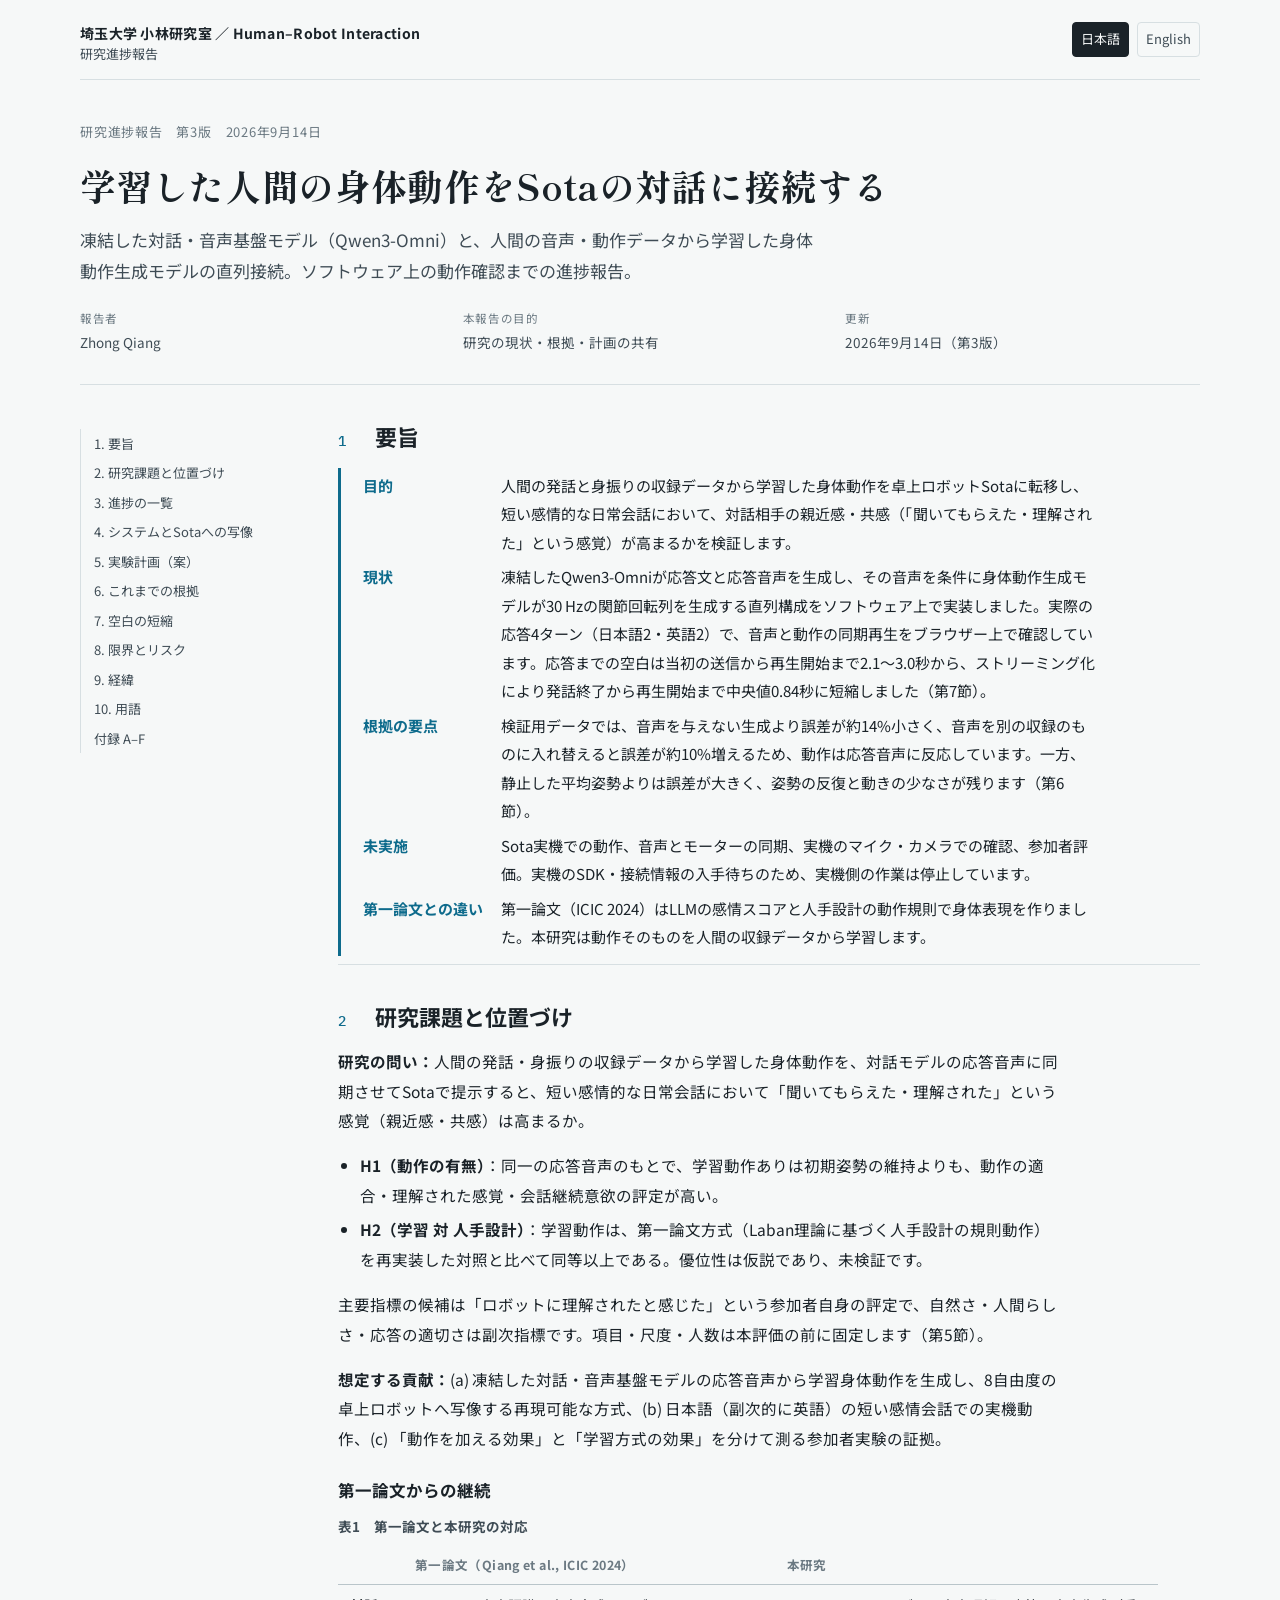
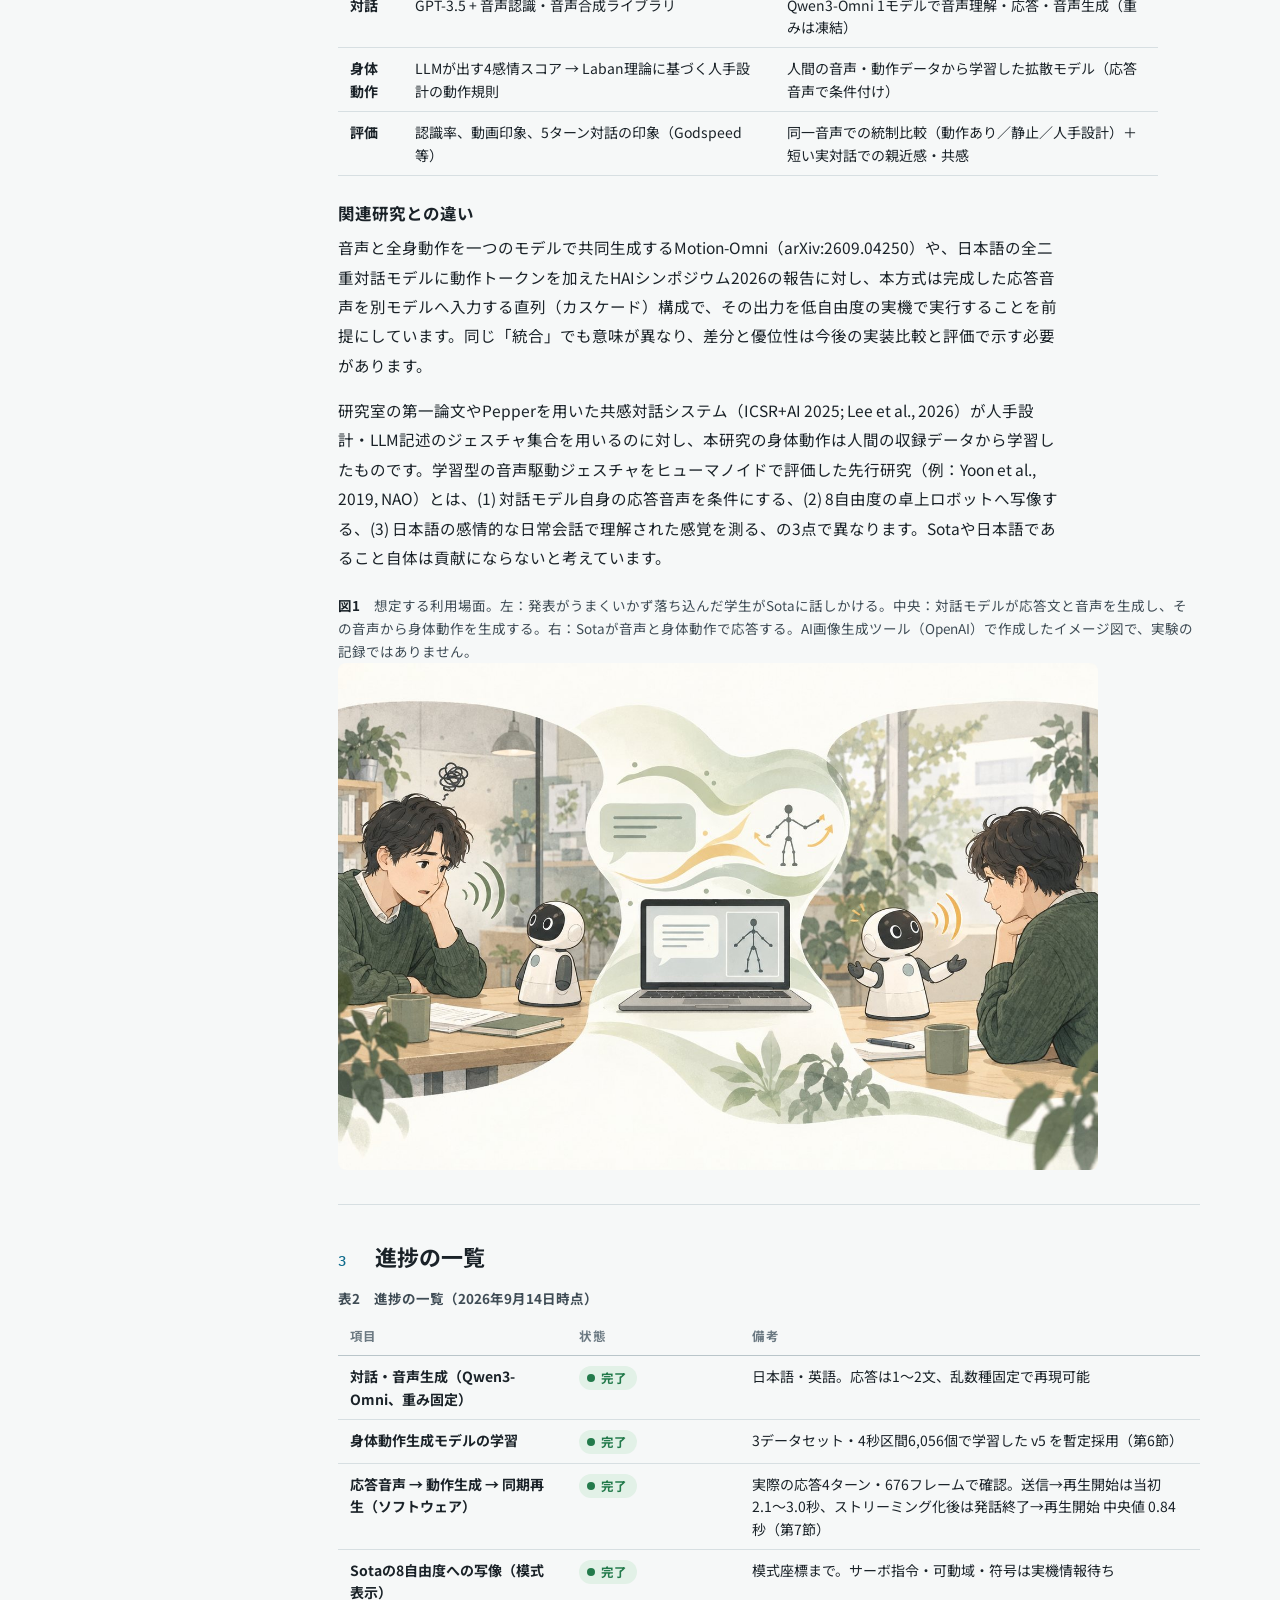
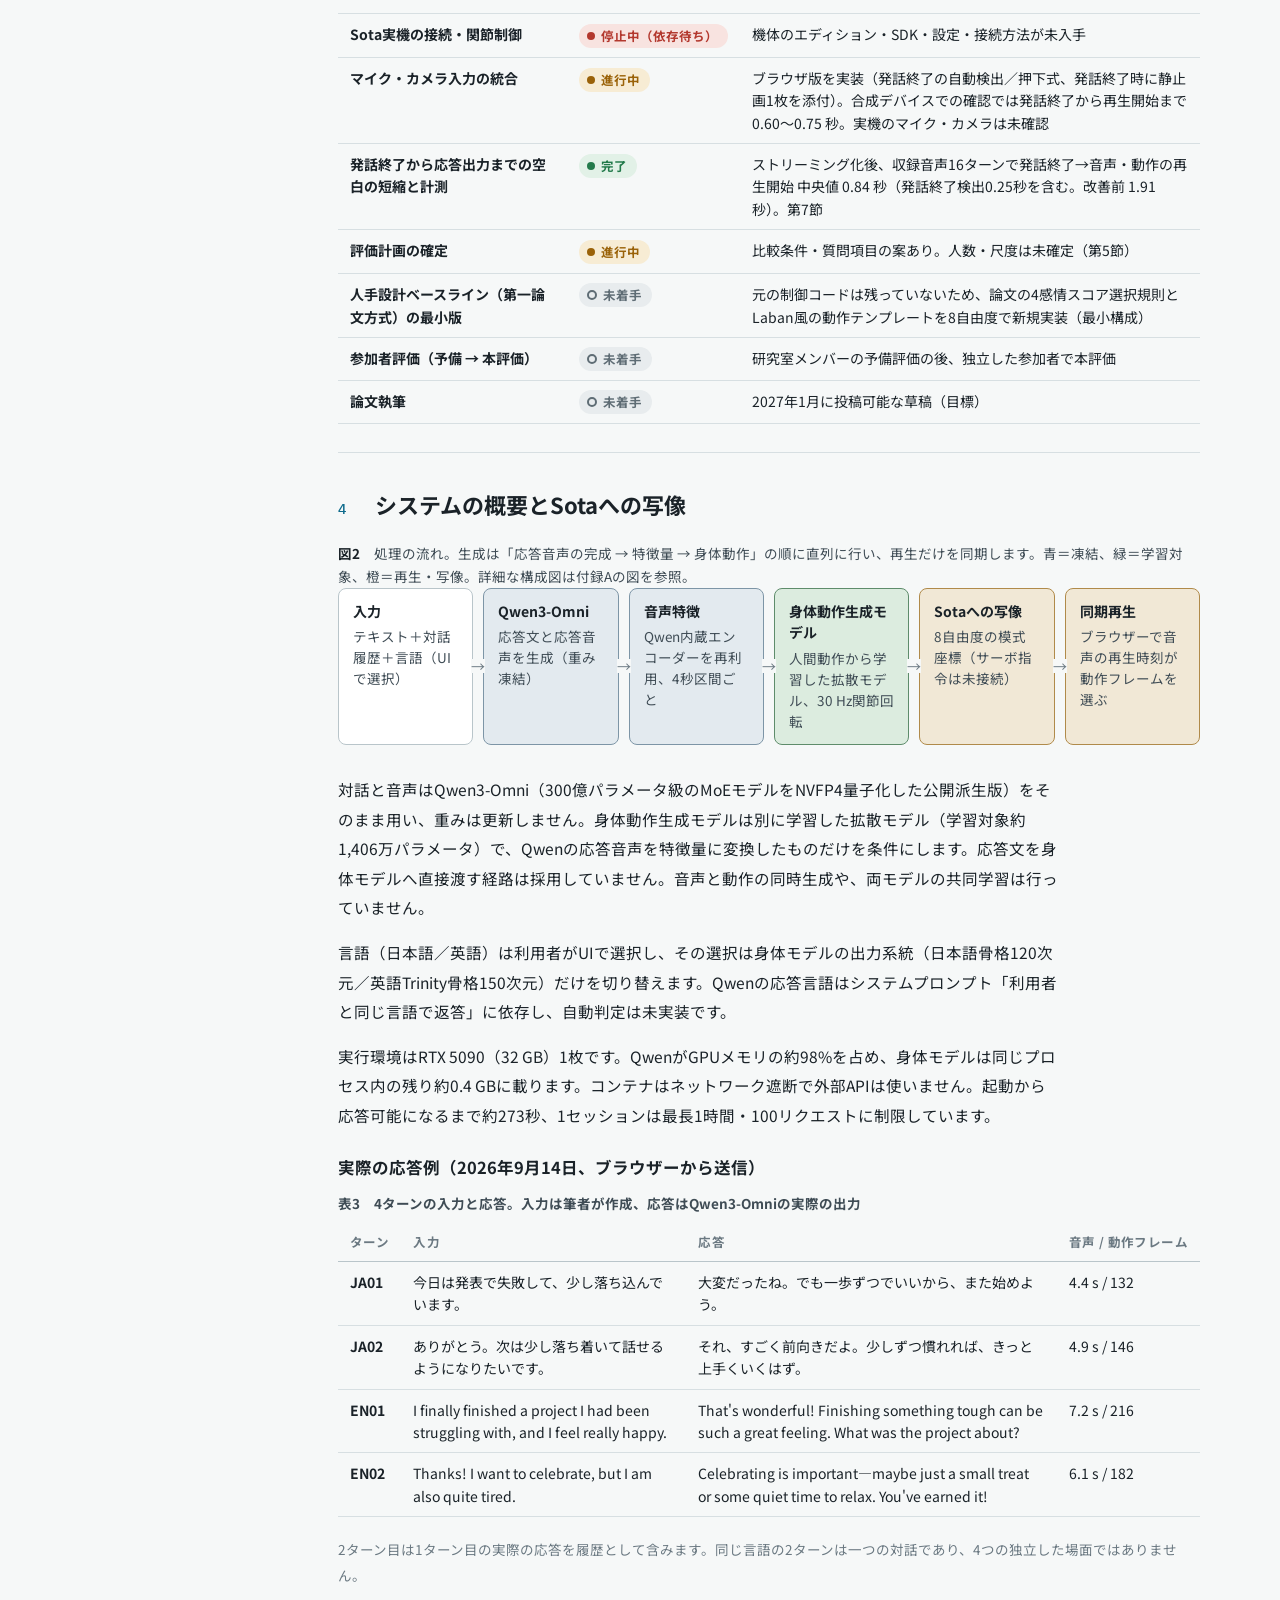
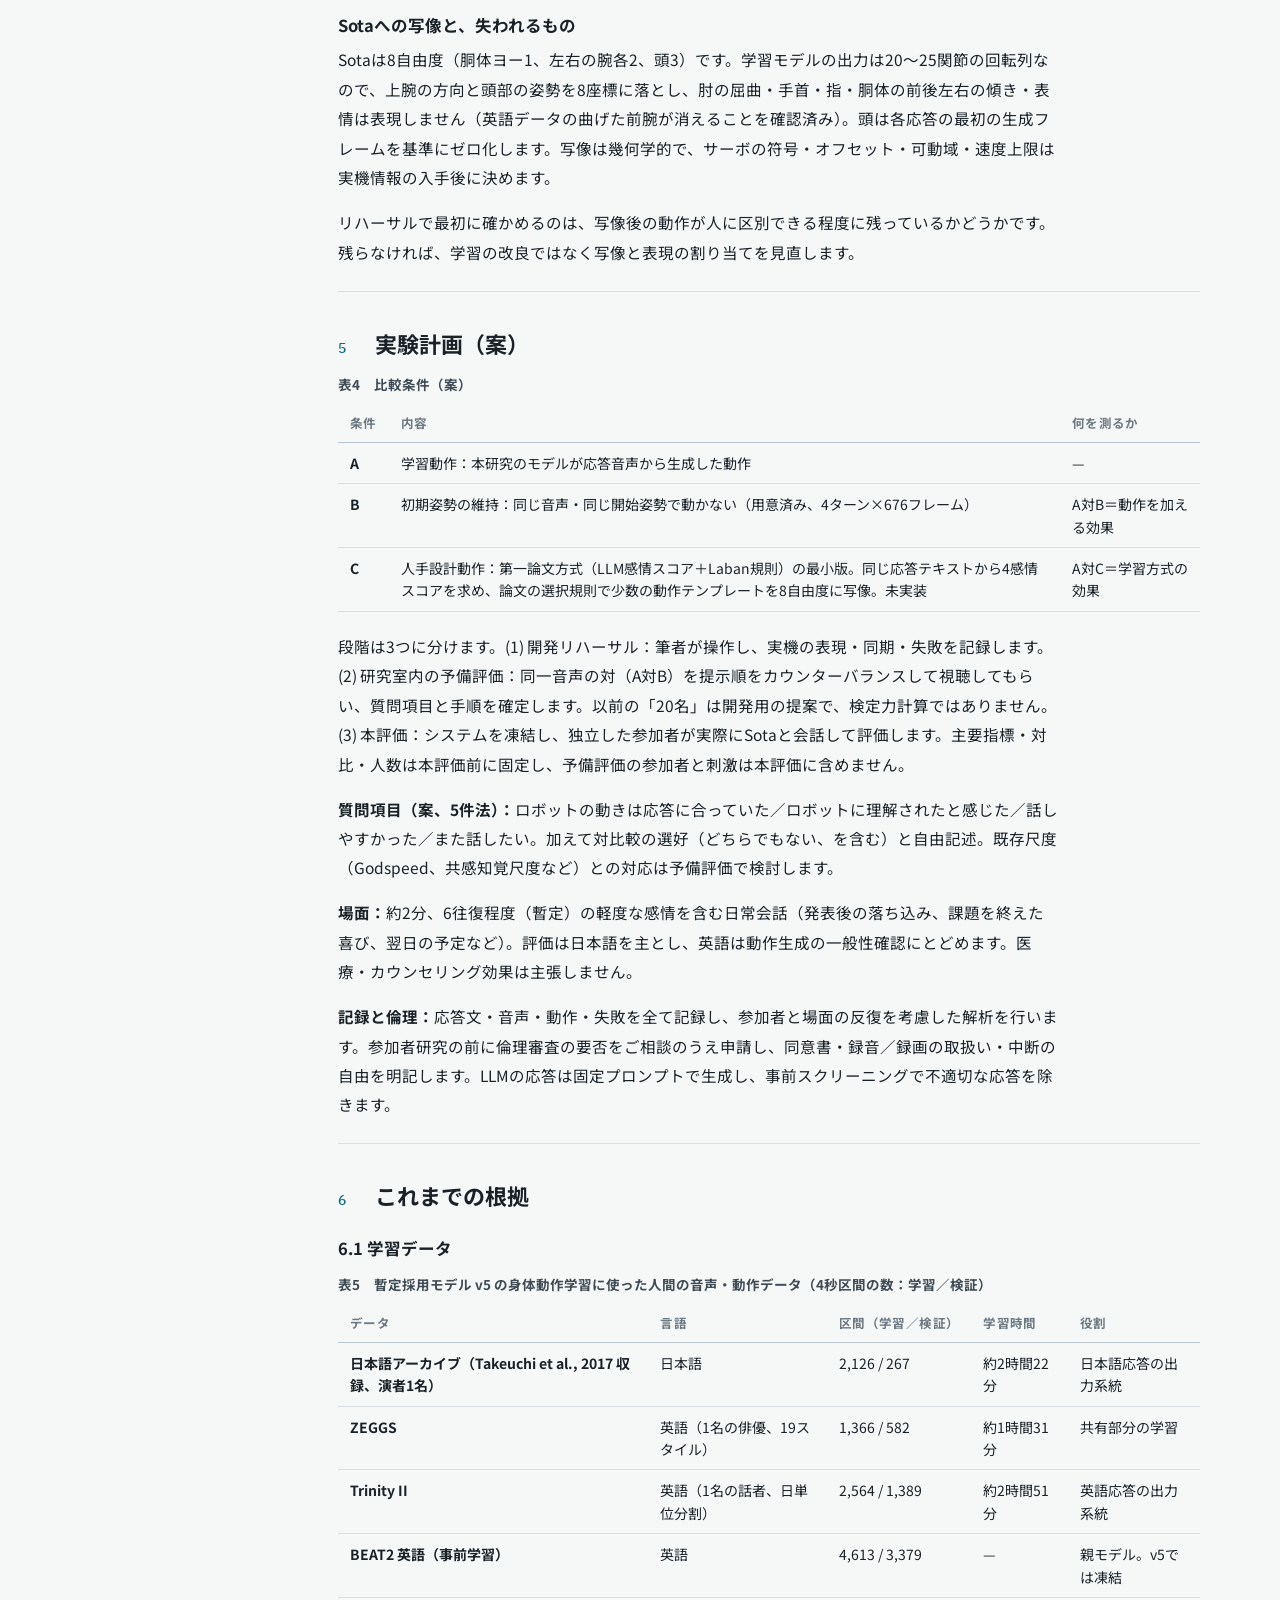
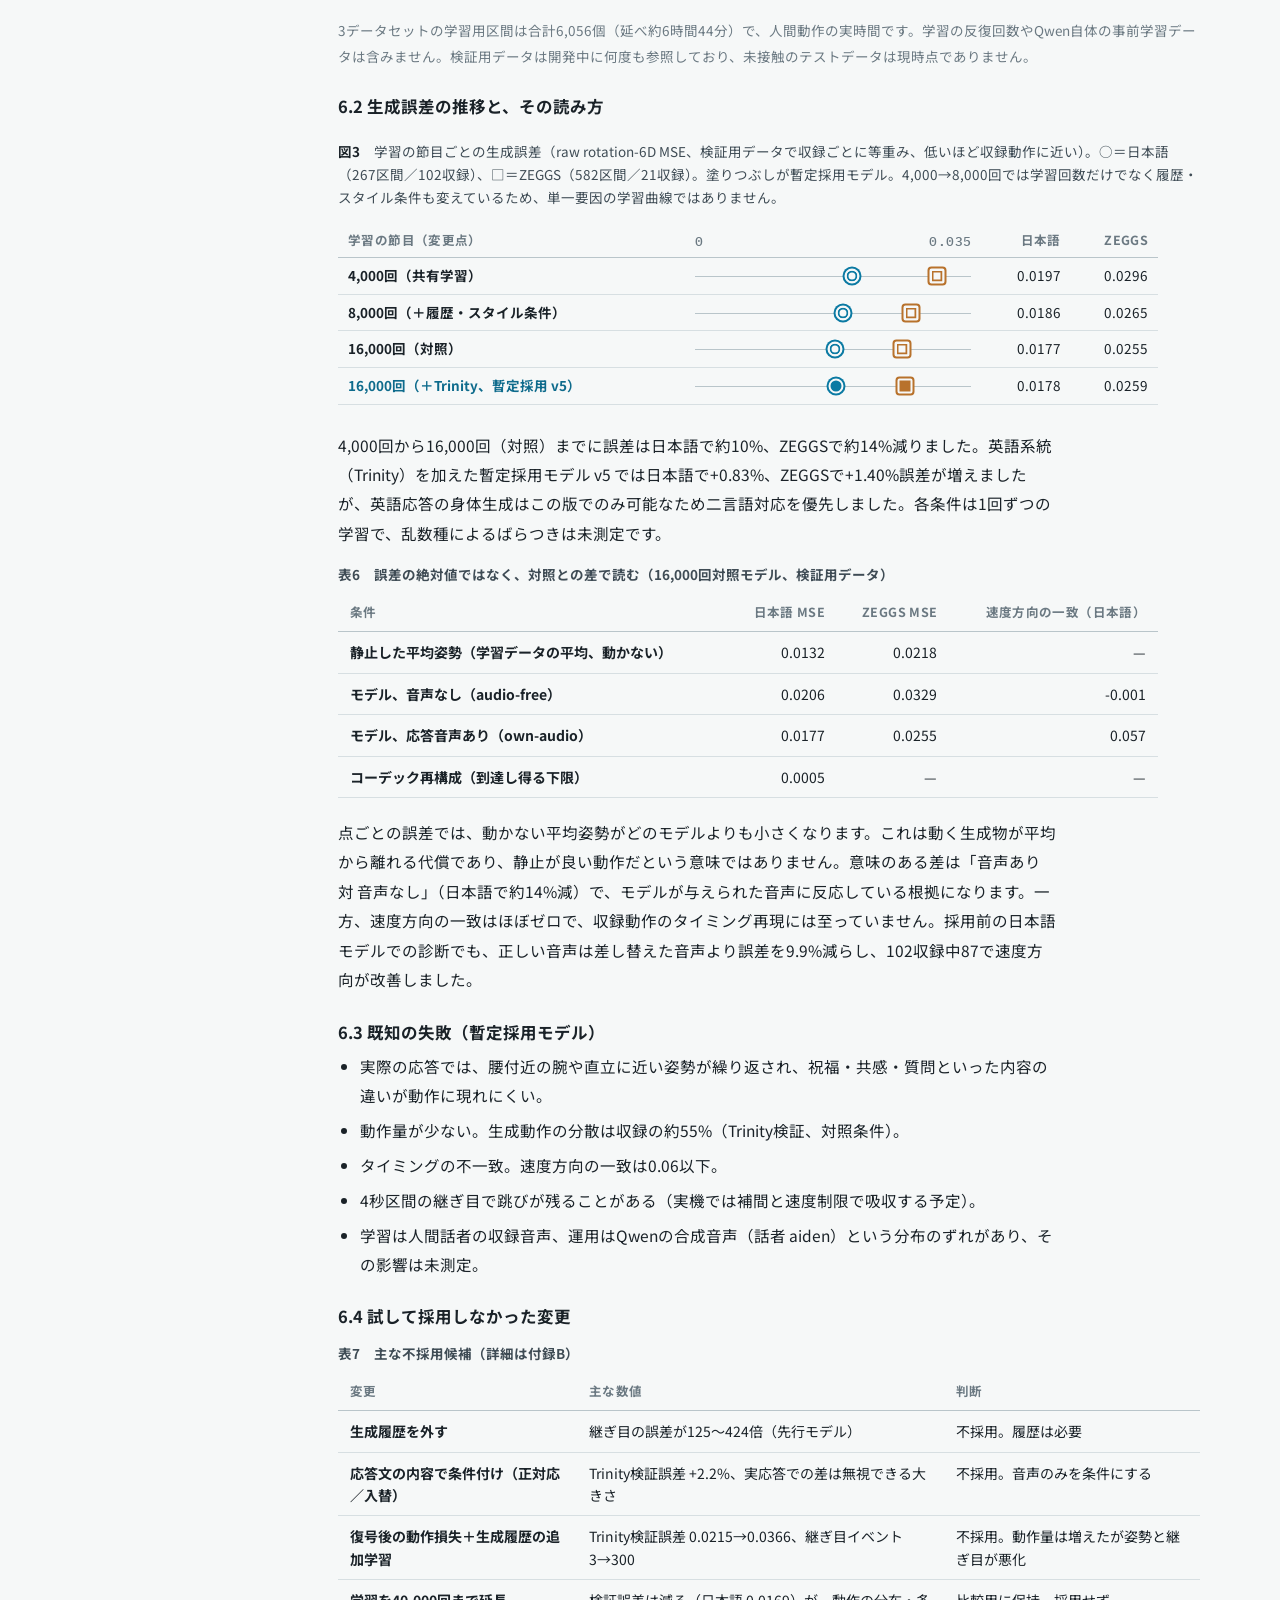
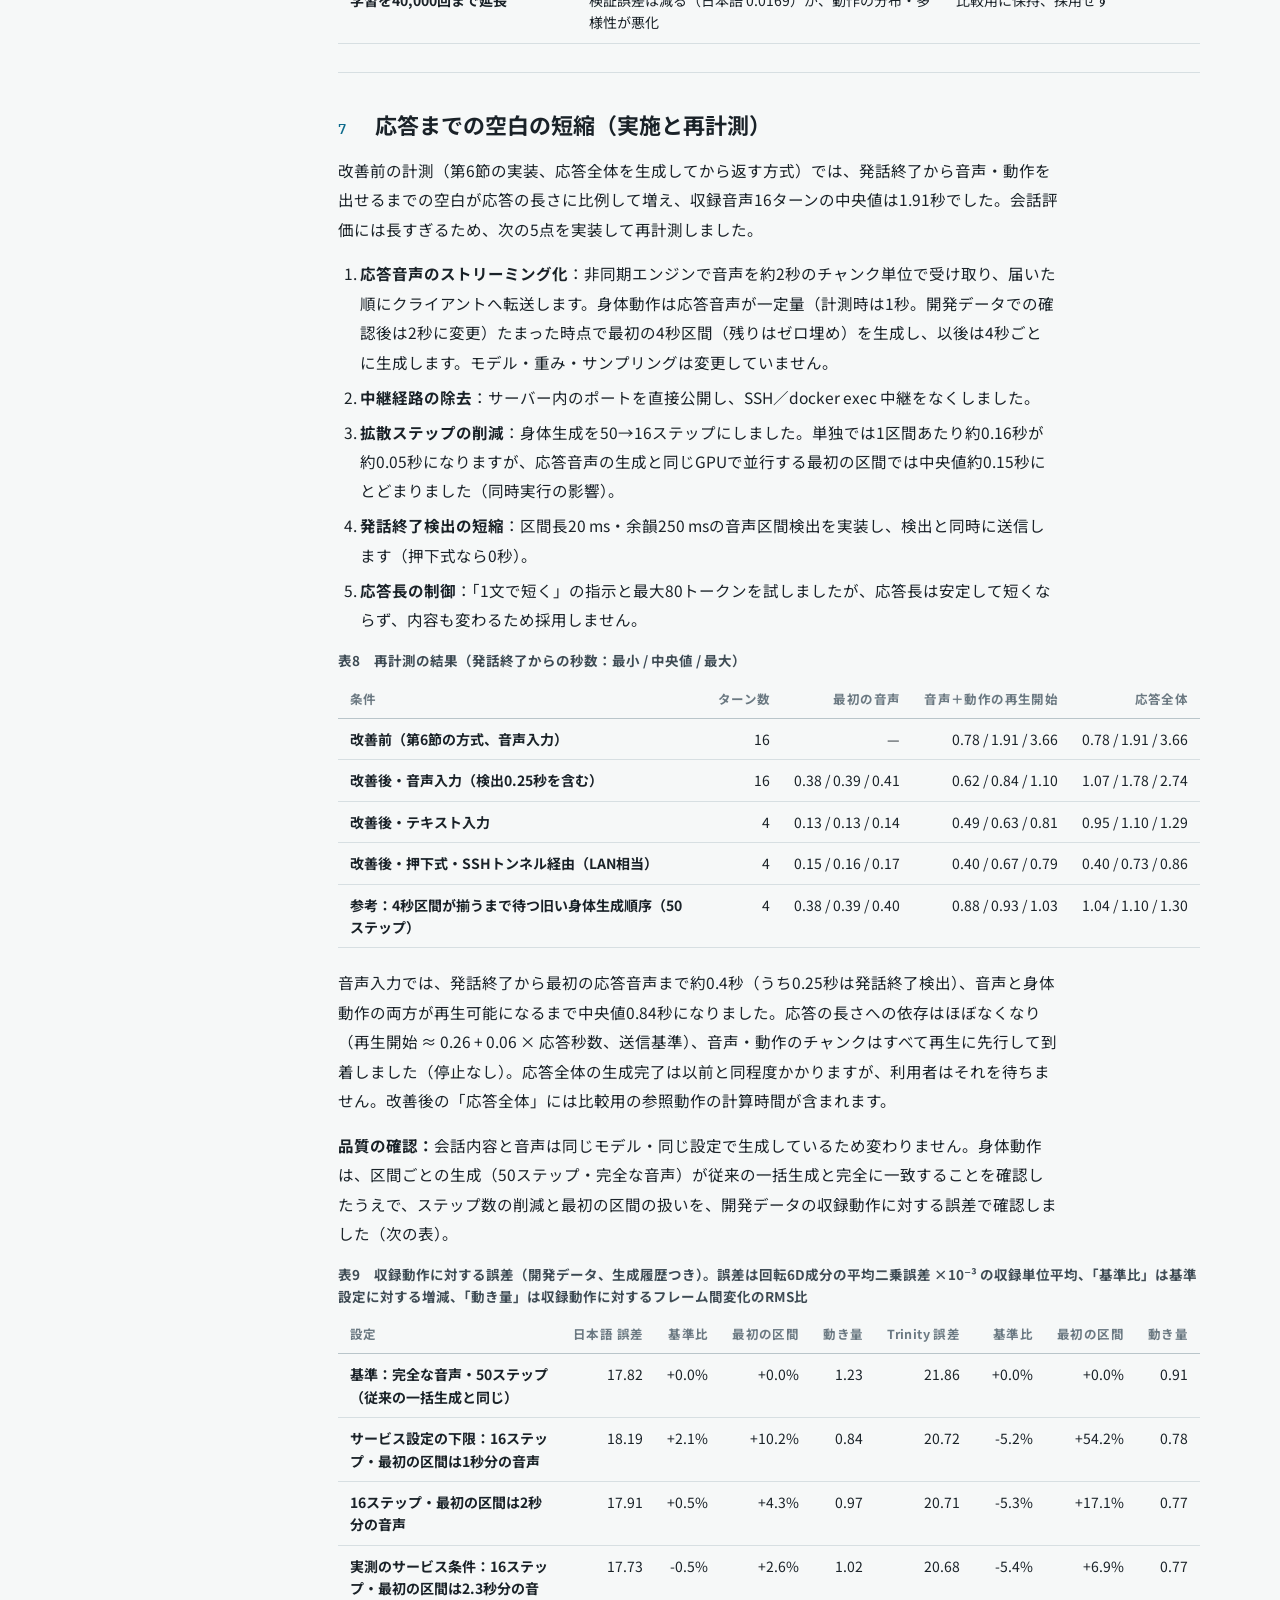
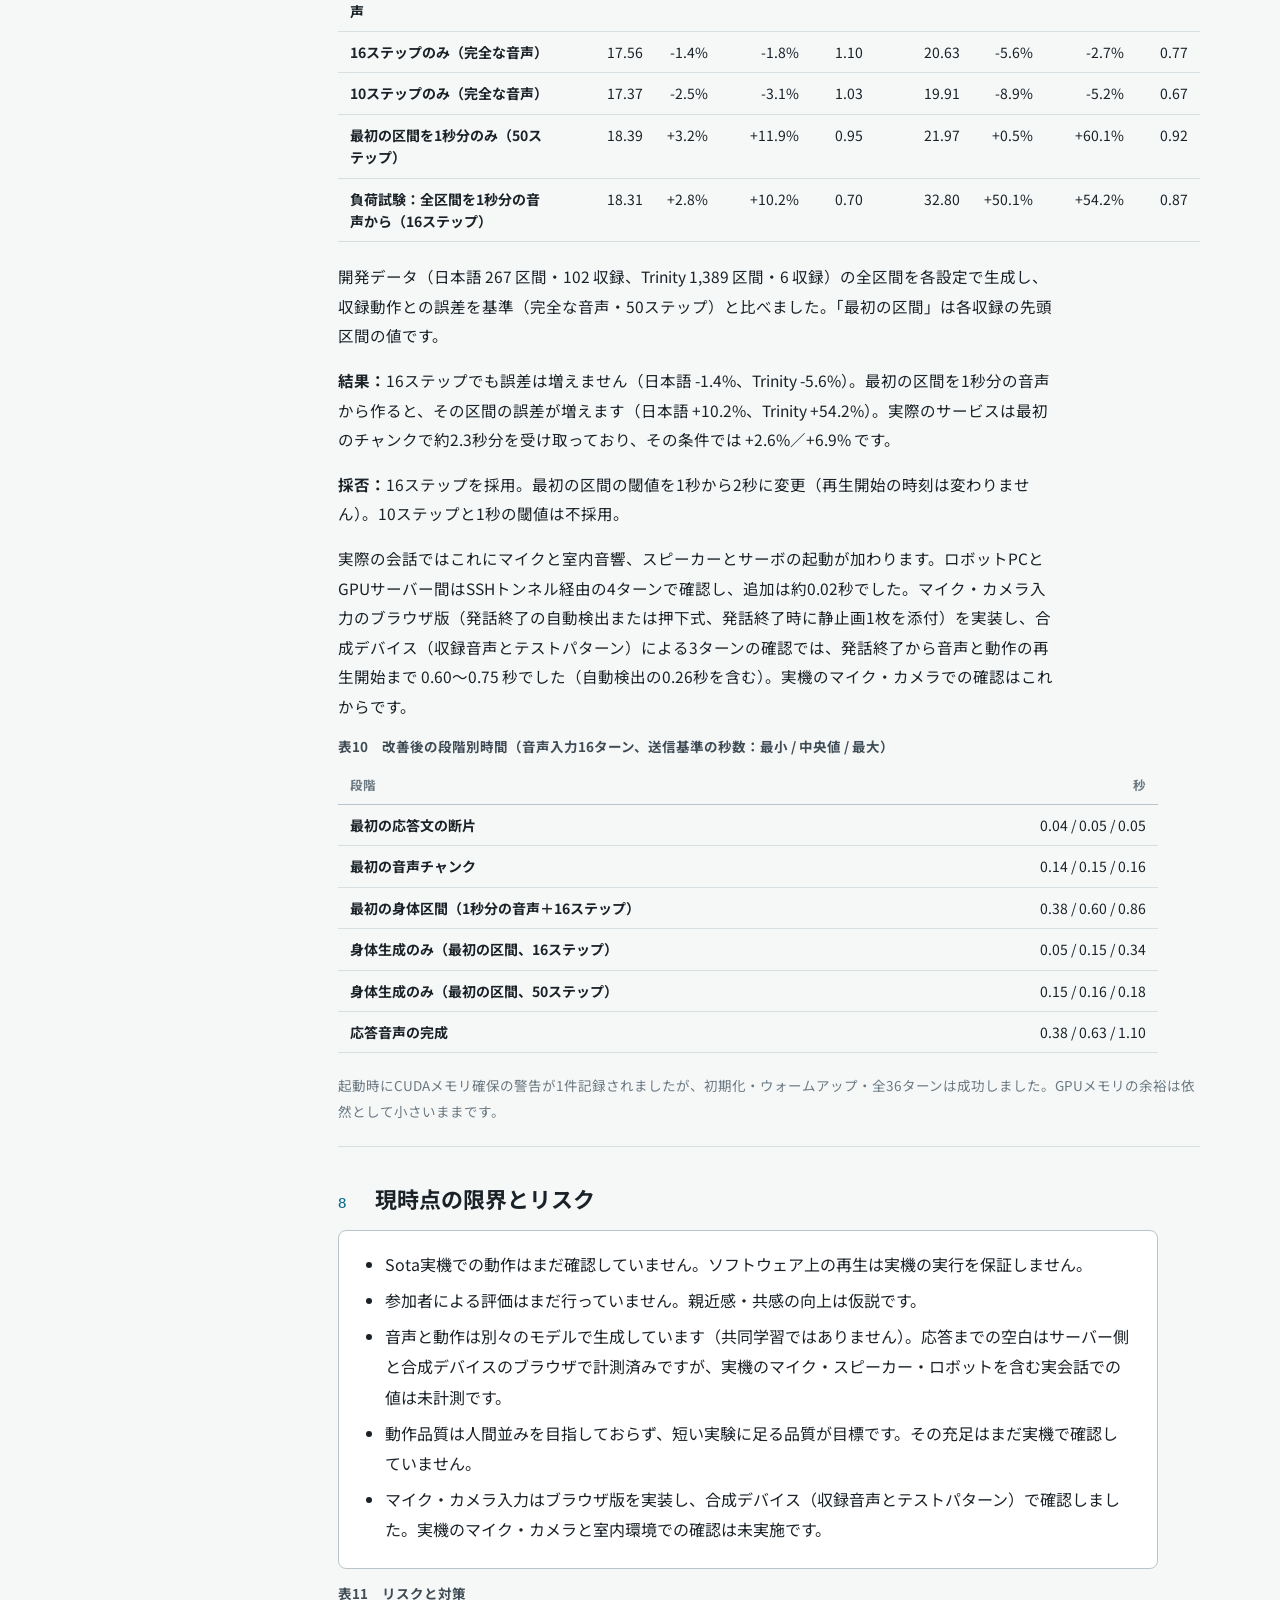
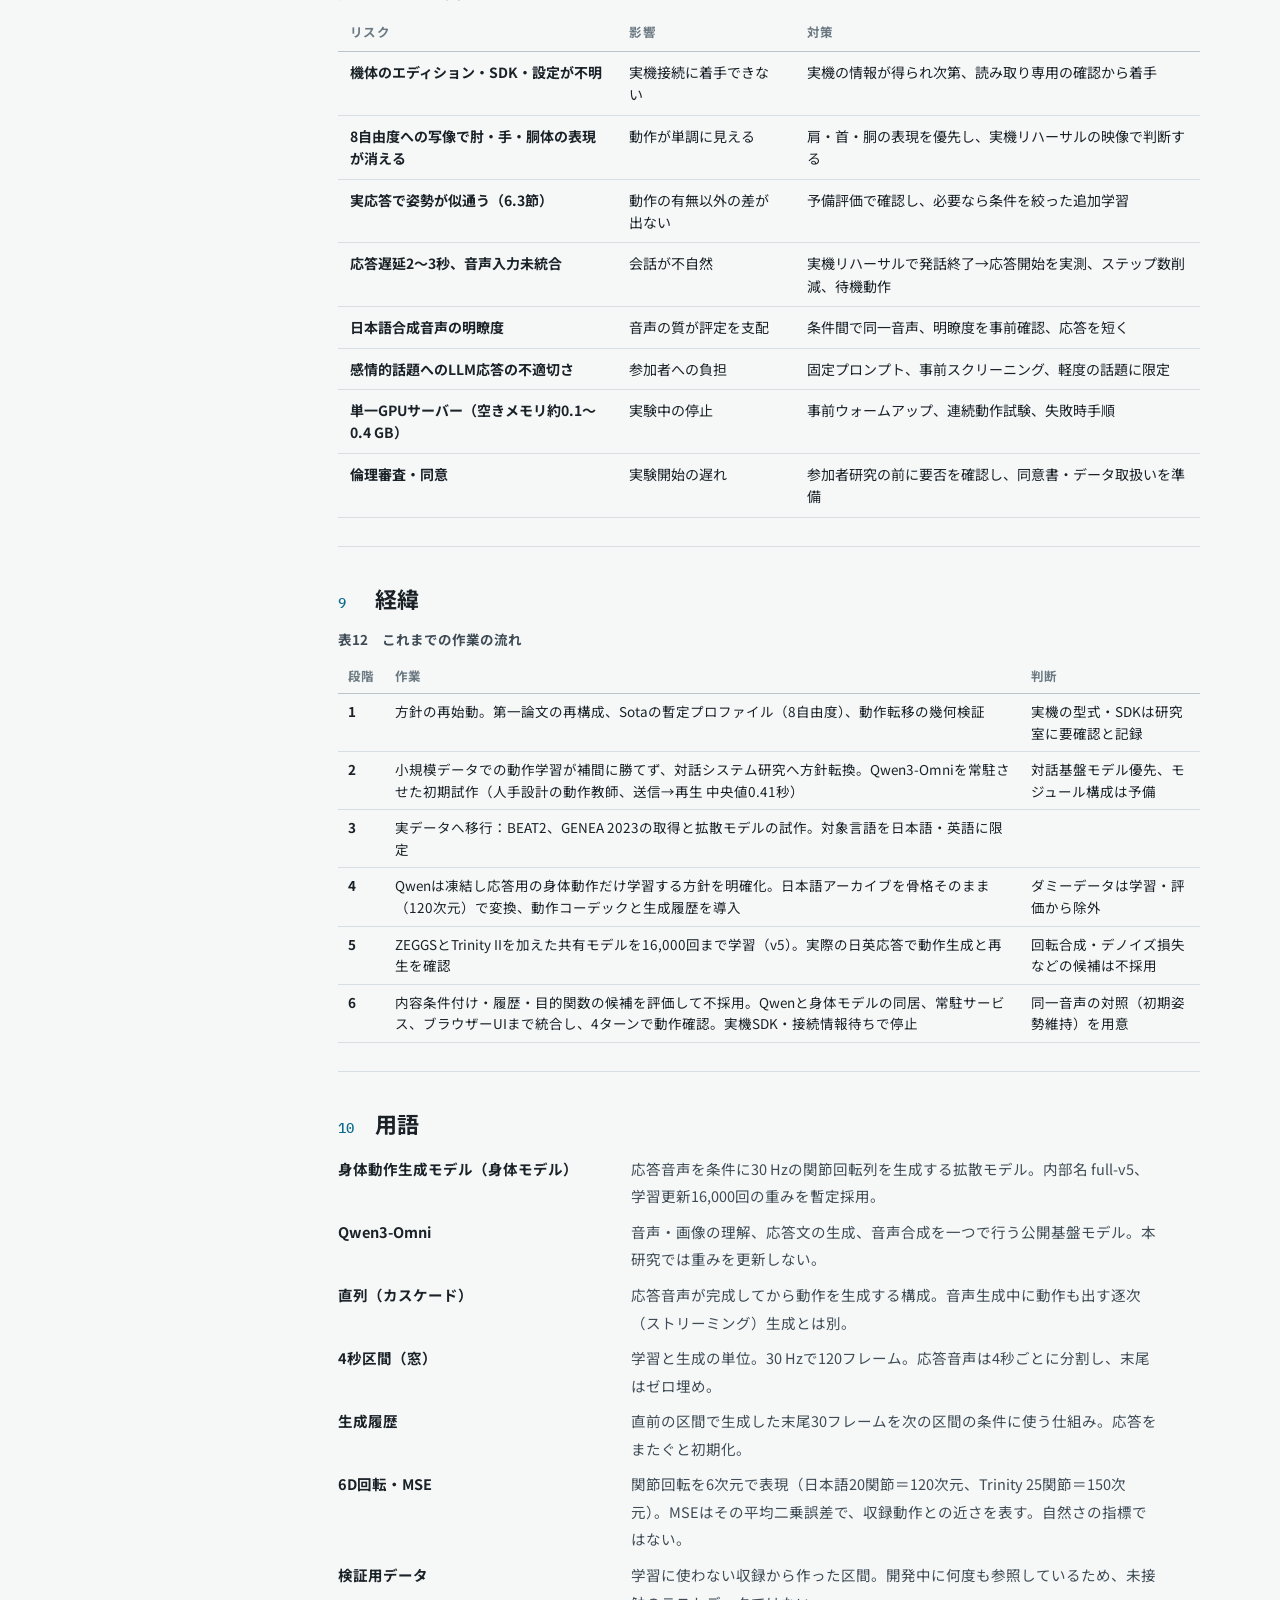
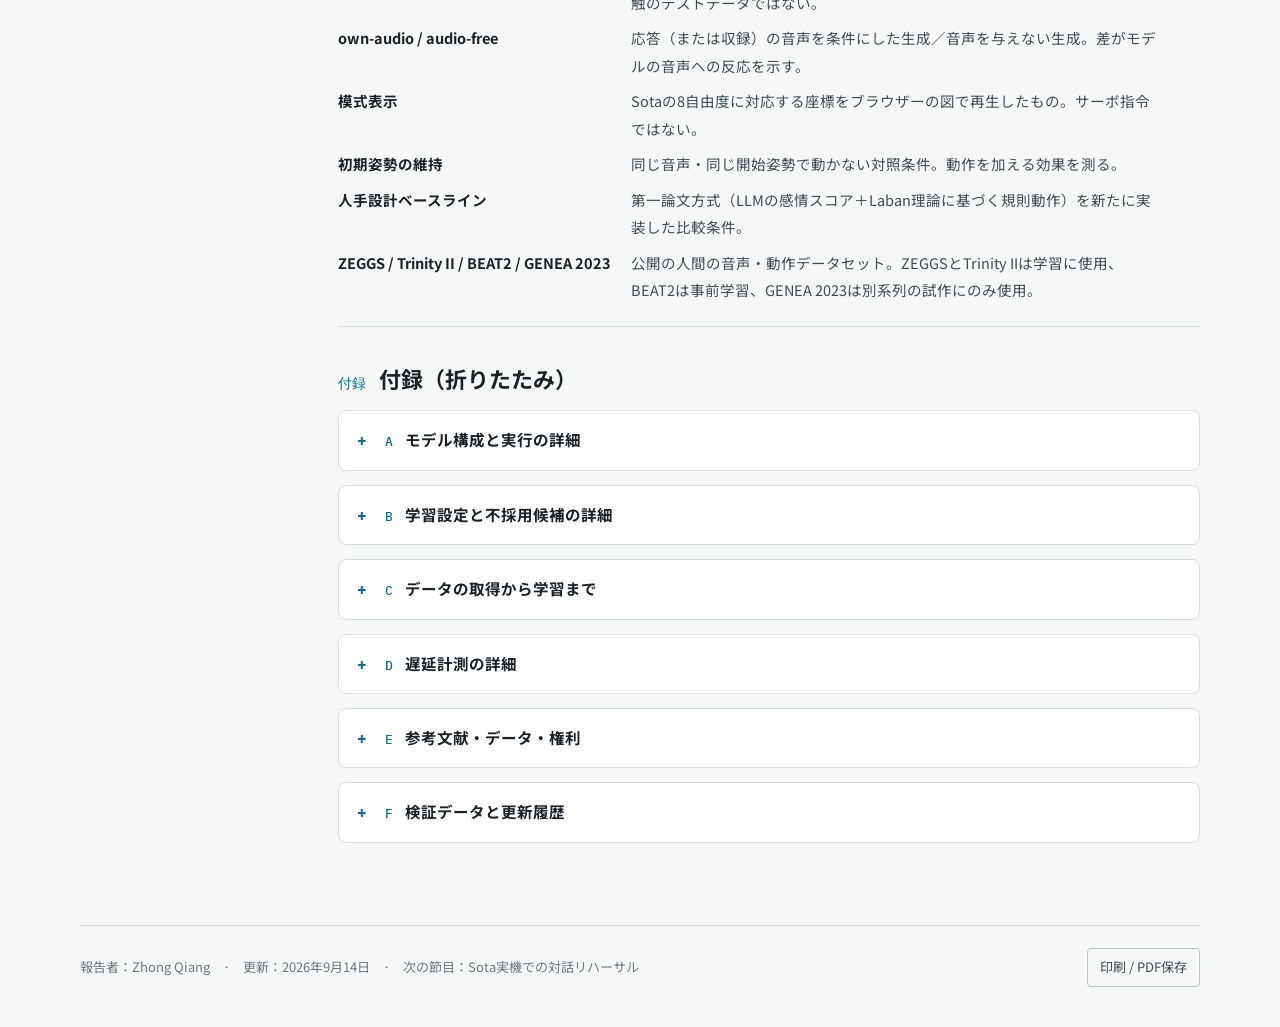
==== commit 693a7d00: "Replace the first-design latency figure in the abstract and status board with the streamed result" ====
--- a/index.html
+++ b/index.html
@@ -22,7 +22,7 @@
 <div class="abstract">
 <dl>
 <dt>目的</dt><dd>人間の発話と身振りの収録データから学習した身体動作を卓上ロボットSotaに転移し、短い感情的な日常会話において、対話相手の親近感・共感（「聞いてもらえた・理解された」という感覚）が高まるかを検証します。</dd>
-<dt>現状</dt><dd>凍結したQwen3-Omniが応答文と応答音声を生成し、その音声を条件に身体動作生成モデルが30 Hzの関節回転列を生成する直列構成をソフトウェア上で実装しました。実際の応答4ターン（日本語2・英語2）で、音声と動作の同期再生をブラウザー上で確認しています（送信から再生開始まで2.1〜3.0秒）。</dd>
+<dt>現状</dt><dd>凍結したQwen3-Omniが応答文と応答音声を生成し、その音声を条件に身体動作生成モデルが30 Hzの関節回転列を生成する直列構成をソフトウェア上で実装しました。実際の応答4ターン（日本語2・英語2）で、音声と動作の同期再生をブラウザー上で確認しています。応答までの空白は当初の送信から再生開始まで2.1〜3.0秒から、ストリーミング化により発話終了から再生開始まで中央値0.84秒に短縮しました（第7節）。</dd>
 <dt>根拠の要点</dt><dd>検証用データでは、音声を与えない生成より誤差が約14%小さく、音声を別の収録のものに入れ替えると誤差が約10%増えるため、動作は応答音声に反応しています。一方、静止した平均姿勢よりは誤差が大きく、姿勢の反復と動きの少なさが残ります（第6節）。</dd>
 <dt>未実施</dt><dd>Sota実機での動作、音声とモーターの同期、実機のマイク・カメラでの確認、参加者評価。実機のSDK・接続情報の入手待ちのため、実機側の作業は停止しています。</dd>
 <dt>第一論文との違い</dt><dd>第一論文（ICIC 2024）はLLMの感情スコアと人手設計の動作規則で身体表現を作りました。本研究は動作そのものを人間の収録データから学習します。</dd>
@@ -45,7 +45,7 @@
 <p>音声と全身動作を一つのモデルで共同生成するMotion-Omni（arXiv:2609.04250）や、日本語の全二重対話モデルに動作トークンを加えたHAIシンポジウム2026の報告に対し、本方式は完成した応答音声を別モデルへ入力する直列（カスケード）構成で、その出力を低自由度の実機で実行することを前提にしています。同じ「統合」でも意味が異なり、差分と優位性は今後の実装比較と評価で示す必要があります。</p>
 <p>研究室の第一論文やPepperを用いた共感対話システム（ICSR+AI 2025; Lee et al., 2026）が人手設計・LLM記述のジェスチャ集合を用いるのに対し、本研究の身体動作は人間の収録データから学習したものです。学習型の音声駆動ジェスチャをヒューマノイドで評価した先行研究（例：Yoon et al., 2019, NAO）とは、(1) 対話モデル自身の応答音声を条件にする、(2) 8自由度の卓上ロボットへ写像する、(3) 日本語の感情的な日常会話で理解された感覚を測る、の3点で異なります。Sotaや日本語であること自体は貢献にならないと考えています。</p>
 </div>
-<figure class="figure plain"><figcaption><b>図1</b>　想定する利用場面。左：発表がうまくいかず落ち込んだ学生がSotaに話しかける。中央：対話モデルが応答文と音声を生成し、その音声から身体動作を生成する。右：Sotaが音声と身体動作で応答する。AI画像生成ツール（OpenAI）で作成したイメージ図で、実験の記録ではありません。</figcaption><div class="scene"><img src="scenario.jpg" width="1400" height="933" alt="落ち込んだ学生がSotaに話しかけ、コンピューター上で応答文・音声・身体動作が生成され、Sotaが音声と身振りで応答する想定場面のイラスト"></div></figure></section><section id="status" class="doc-section"><h2><span class="num">3</span><span>進捗の一覧</span></h2><div class="table-wrap"><table class="status"><caption>表2　進捗の一覧（2026年9月14日時点）</caption><thead><tr><th scope="col">項目</th><th scope="col">状態</th><th scope="col">備考</th></tr></thead><tbody><tr><th scope="row">対話・音声生成（Qwen3-Omni、重み固定）</th><td><span class="pill done">完了</span></td><td>日本語・英語。応答は1〜2文、乱数種固定で再現可能</td></tr><tr><th scope="row">身体動作生成モデルの学習</th><td><span class="pill done">完了</span></td><td>3データセット・4秒区間6,056個で学習した v5 を暫定採用（第6節）</td></tr><tr><th scope="row">応答音声 → 動作生成 → 同期再生（ソフトウェア）</th><td><span class="pill done">完了</span></td><td>実際の応答4ターン・676フレームで確認。送信→再生開始 2.1〜3.0秒</td></tr><tr><th scope="row">Sotaの8自由度への写像（模式表示）</th><td><span class="pill done">完了</span></td><td>模式座標まで。サーボ指令・可動域・符号は実機情報待ち</td></tr><tr><th scope="row">Sota実機の接続・関節制御</th><td><span class="pill blocked">停止中（依存待ち）</span></td><td>機体のエディション・SDK・設定・接続方法が未入手</td></tr><tr><th scope="row">マイク・カメラ入力の統合</th><td><span class="pill progress">進行中</span></td><td>ブラウザ版を実装（発話終了の自動検出／押下式、発話終了時に静止画1枚を添付）。合成デバイスでの確認では発話終了から再生開始まで 0.60〜0.75 秒。実機のマイク・カメラは未確認</td></tr><tr><th scope="row">発話終了から応答出力までの空白の短縮と計測</th><td><span class="pill done">完了</span></td><td>ストリーミング化後、収録音声16ターンで発話終了→音声・動作の再生開始 中央値 0.84 秒（発話終了検出0.25秒を含む。改善前 1.91 秒）。第7節</td></tr><tr><th scope="row">評価計画の確定</th><td><span class="pill progress">進行中</span></td><td>比較条件・質問項目の案あり。人数・尺度は未確定（第5節）</td></tr><tr><th scope="row">人手設計ベースライン（第一論文方式）の最小版</th><td><span class="pill planned">未着手</span></td><td>元の制御コードは残っていないため、論文の4感情スコア選択規則とLaban風の動作テンプレートを8自由度で新規実装（最小構成）</td></tr><tr><th scope="row">参加者評価（予備 → 本評価）</th><td><span class="pill planned">未着手</span></td><td>研究室メンバーの予備評価の後、独立した参加者で本評価</td></tr><tr><th scope="row">論文執筆</th><td><span class="pill planned">未着手</span></td><td>2027年1月に投稿可能な草稿（目標）</td></tr></tbody></table></div></section><section id="system" class="doc-section"><h2><span class="num">4</span><span>システムの概要とSotaへの写像</span></h2>
+<figure class="figure plain"><figcaption><b>図1</b>　想定する利用場面。左：発表がうまくいかず落ち込んだ学生がSotaに話しかける。中央：対話モデルが応答文と音声を生成し、その音声から身体動作を生成する。右：Sotaが音声と身体動作で応答する。AI画像生成ツール（OpenAI）で作成したイメージ図で、実験の記録ではありません。</figcaption><div class="scene"><img src="scenario.jpg" width="1400" height="933" alt="落ち込んだ学生がSotaに話しかけ、コンピューター上で応答文・音声・身体動作が生成され、Sotaが音声と身振りで応答する想定場面のイラスト"></div></figure></section><section id="status" class="doc-section"><h2><span class="num">3</span><span>進捗の一覧</span></h2><div class="table-wrap"><table class="status"><caption>表2　進捗の一覧（2026年9月14日時点）</caption><thead><tr><th scope="col">項目</th><th scope="col">状態</th><th scope="col">備考</th></tr></thead><tbody><tr><th scope="row">対話・音声生成（Qwen3-Omni、重み固定）</th><td><span class="pill done">完了</span></td><td>日本語・英語。応答は1〜2文、乱数種固定で再現可能</td></tr><tr><th scope="row">身体動作生成モデルの学習</th><td><span class="pill done">完了</span></td><td>3データセット・4秒区間6,056個で学習した v5 を暫定採用（第6節）</td></tr><tr><th scope="row">応答音声 → 動作生成 → 同期再生（ソフトウェア）</th><td><span class="pill done">完了</span></td><td>実際の応答4ターン・676フレームで確認。送信→再生開始は当初2.1〜3.0秒、ストリーミング化後は発話終了→再生開始 中央値 0.84 秒（第7節）</td></tr><tr><th scope="row">Sotaの8自由度への写像（模式表示）</th><td><span class="pill done">完了</span></td><td>模式座標まで。サーボ指令・可動域・符号は実機情報待ち</td></tr><tr><th scope="row">Sota実機の接続・関節制御</th><td><span class="pill blocked">停止中（依存待ち）</span></td><td>機体のエディション・SDK・設定・接続方法が未入手</td></tr><tr><th scope="row">マイク・カメラ入力の統合</th><td><span class="pill progress">進行中</span></td><td>ブラウザ版を実装（発話終了の自動検出／押下式、発話終了時に静止画1枚を添付）。合成デバイスでの確認では発話終了から再生開始まで 0.60〜0.75 秒。実機のマイク・カメラは未確認</td></tr><tr><th scope="row">発話終了から応答出力までの空白の短縮と計測</th><td><span class="pill done">完了</span></td><td>ストリーミング化後、収録音声16ターンで発話終了→音声・動作の再生開始 中央値 0.84 秒（発話終了検出0.25秒を含む。改善前 1.91 秒）。第7節</td></tr><tr><th scope="row">評価計画の確定</th><td><span class="pill progress">進行中</span></td><td>比較条件・質問項目の案あり。人数・尺度は未確定（第5節）</td></tr><tr><th scope="row">人手設計ベースライン（第一論文方式）の最小版</th><td><span class="pill planned">未着手</span></td><td>元の制御コードは残っていないため、論文の4感情スコア選択規則とLaban風の動作テンプレートを8自由度で新規実装（最小構成）</td></tr><tr><th scope="row">参加者評価（予備 → 本評価）</th><td><span class="pill planned">未着手</span></td><td>研究室メンバーの予備評価の後、独立した参加者で本評価</td></tr><tr><th scope="row">論文執筆</th><td><span class="pill planned">未着手</span></td><td>2027年1月に投稿可能な草稿（目標）</td></tr></tbody></table></div></section><section id="system" class="doc-section"><h2><span class="num">4</span><span>システムの概要とSotaへの写像</span></h2>
 <figure class="figure plain"><figcaption><b>図2</b>　処理の流れ。生成は「応答音声の完成 → 特徴量 → 身体動作」の順に直列に行い、再生だけを同期します。青＝凍結、緑＝学習対象、橙＝再生・写像。詳細な構成図は付録Aの図を参照。</figcaption><ol class="flow"><li class="plain"><b>入力</b><span>テキスト＋対話履歴＋言語（UIで選択）</span></li><li class="frozen"><b>Qwen3-Omni</b><span>応答文と応答音声を生成（重み凍結）</span></li><li class="frozen"><b>音声特徴</b><span>Qwen内蔵エンコーダーを再利用、4秒区間ごと</span></li><li class="learned"><b>身体動作生成モデル</b><span>人間動作から学習した拡散モデル、30 Hz関節回転</span></li><li class="play"><b>Sotaへの写像</b><span>8自由度の模式座標（サーボ指令は未接続）</span></li><li class="play"><b>同期再生</b><span>ブラウザーで音声の再生時刻が動作フレームを選ぶ</span></li></ol></figure>
 <div class="prose">
 <p>対話と音声はQwen3-Omni（300億パラメータ級のMoEモデルをNVFP4量子化した公開派生版）をそのまま用い、重みは更新しません。身体動作生成モデルは別に学習した拡散モデル（学習対象約1,406万パラメータ）で、Qwenの応答音声を特徴量に変換したものだけを条件にします。応答文を身体モデルへ直接渡す経路は採用していません。音声と動作の同時生成や、両モデルの共同学習は行っていません。</p>
@@ -122,7 +122,7 @@
 <div class="table-wrap narrow"><table class=""><caption>表17　サービス内の段階別時間（秒）：最小 / 中央値 / 最大、音声入力16ターン</caption><thead><tr><th scope="col">段階</th><th scope="col" class=num>秒</th></tr></thead><tbody><tr><th scope="row">Qwen reply (text + speech)</th><td class=num>0.540 / 1.487 / 3.064</td></tr><tr><th scope="row">audio features</th><td class=num>0.009 / 0.018 / 0.028</td></tr><tr><th scope="row">body motion</th><td class=num>0.157 / 0.309 / 0.482</td></tr><tr><th scope="row">service complete</th><td class=num>0.771 / 1.898 / 3.644</td></tr><tr><th scope="row">loopback + decode overhead (t2 - complete)</th><td class=num>0.003 / 0.008 / 0.012</td></tr></tbody></table></div>
 <p class="note">含まないもの：マイクの発話終了検出（一般に0.3〜1秒）、ブラウザーやロボット側PCとGPUサーバー間の通信（9月14日のSSH中継では約0.3秒）、スピーカーとサーボの起動遅延。応答音声の長さは1.8〜11.3秒で、空白時間は応答の長さとともに増えます（音声生成は応答全体が完成してから返るため）。</p>
 <div class="table-wrap"><table class="compact"><caption>表18　2026年9月14日の4ターン（秒、入れ子の計測）</caption><thead><tr><th scope="col">ターン</th><th scope="col" class=num>Qwen応答</th><th scope="col" class=num>特徴抽出</th><th scope="col" class=num>身体生成</th><th scope="col" class=num>サービス完了</th><th scope="col" class=num>中継到着</th><th scope="col" class=num>再生開始</th></tr></thead><tbody><tr><th scope="row">JA01</th><td class=num>1.222</td><td class=num>0.018</td><td class=num>0.312</td><td class=num>1.621</td><td class=num>1.900</td><td class=num>2.090</td></tr><tr><th scope="row">JA02</th><td class=num>1.321</td><td class=num>0.018</td><td class=num>0.312</td><td class=num>1.717</td><td class=num>2.017</td><td class=num>2.180</td></tr><tr><th scope="row">EN01</th><td class=num>2.093</td><td class=num>0.019</td><td class=num>0.329</td><td class=num>2.508</td><td class=num>2.840</td><td class=num>3.036</td></tr><tr><th scope="row">EN02</th><td class=num>1.752</td><td class=num>0.018</td><td class=num>0.322</td><td class=num>2.160</td><td class=num>2.433</td><td class=num>2.548</td></tr></tbody></table></div>
-<p class="note">「Qwen応答」は応答生成呼び出しの全体時間で、メッセージ準備・出力回収・WAV化を含み、GPU計算だけの時間や最初の音声チャンクまでの時間ではありません。「再生開始」はテキスト送信ボタンからブラウザーで音声再生が始まるまでで、発話終了検出やスピーカー出音は含みません。参考：9月9日の旧構成（人手設計の小型デコーダー、固定5入力×4回、履歴なし）は送信→再生開始 中央値0.414秒、身体推論 中央値0.0041秒。条件が異なるため比較対象ではありません。</p></div></details><details class="appendix" id="app-e"><summary><span class="num">E</span><span>参考文献・データ・権利</span></summary><div class="body">
+<p class="note">（改善前の計測に関する注）「Qwen応答」は応答生成呼び出しの全体時間で、メッセージ準備・出力回収・WAV化を含み、GPU計算だけの時間や最初の音声チャンクまでの時間ではありません。「再生開始」はテキスト送信ボタンからブラウザーで音声再生が始まるまでで、発話終了検出やスピーカー出音は含みません。参考：9月9日の旧構成（人手設計の小型デコーダー、固定5入力×4回、履歴なし）は送信→再生開始 中央値0.414秒、身体推論 中央値0.0041秒。条件が異なるため比較対象ではありません。</p></div></details><details class="appendix" id="app-e"><summary><span class="num">E</span><span>参考文献・データ・権利</span></summary><div class="body">
 <p class="note">区分：【先行研究】比較・位置づけの対象、【使用】実際に使ったモデル・ソフトウェア、【データ】学習・検証に使った公開データ、【背景】表現・手法の基礎文献。関連手法の記載は、その実装や重みを採用したという意味ではありません。第三者のモデル・データ・論文は各権利者の条件に従い、本ページでは再配布していません。</p>
 <ol class="refs"><li><span class="role">先行研究</span><a href="https://doi.org/10.1007/978-981-97-5609-4_34">Zhong Qiang, Yukiharu Nagai, Hisato Fukuda, Ryota Suzuki, Yoshinori Kobayashi. Impression Evaluation of Chat Robot with Bodily Emotional Expression Incorporating Large-Scale Language Models. ICIC 2024, LNCS 14871, pp. 439–449.</a><br><small>筆者の第一論文（小林研究室）。人手設計の身体表現と印象評価。本研究の人手設計ベースラインの設計根拠。当時の結果は本研究の成果には数えない。</small></li><li><span class="role">先行研究</span><a href="https://arxiv.org/abs/2609.04250">Motion-Omni. arXiv:2609.04250; author implementation (step-out/Motion-Omni).</a><br><small>応答音声と全身アバター動作を一つのモデルで共同生成する近接研究。完成音声を別モデルへ渡す本方式とは構成が異なる。学習済み重み・評価コードは2026年9月時点で未公開。</small></li><li><span class="role">先行研究</span><a href="https://hai-conference.net/symp2026/proceedings/pdf/P2-34.pdf">Towards Real-time Simultaneous Generation of Speech and Body Movements through Extension of Japanese Full-Duplex Dialogue Models. HAI Symposium 2026, P2-34.</a><br><small>日本語全二重対話モデル（J-Moshi）に動作トークンを加えた同時生成の報告。本研究では同時生成は未実装。</small></li><li><span class="role">先行研究</span><a href="https://researchportal.hw.ac.uk/en/publications/multimodal-dialogue-for-empathetic-human-robot-interaction/">Multimodal Dialogue for Empathetic Human-Robot Interaction. ICSR+AI 2025 (Heriot-Watt University).</a><br><small>Pepperを用いた共感対話システムの先行研究。システム研究の前例であり、本研究の新規性を示すものではない。</small></li><li><span class="role">先行研究</span><a href="https://arxiv.org/abs/2606.18747">Lee et al. Generating Natural and Expressive Robot Gestures through Iterative Reinforcement Learning with Human Feedback using LLMs. arXiv:2606.18747 (2026).</a><br><small>LLMが記述するPepperのジェスチャを人の評価で改善する研究。固定句・人手設計の動作集合であり、学習型の連続動作とは異なる。</small></li><li><span class="role">先行研究</span><a href="https://arxiv.org/abs/2308.12646">Kucherenko et al. The GENEA Challenge 2023: A large-scale evaluation of gesture generation models in monadic and dyadic settings. arXiv:2308.12646.</a><br><small>ジェスチャ生成の評価設計（人間らしさ、発話との適合、相手との適合）の参考。データは別系列の試作にのみ使用。</small></li><li><span class="role">使用</span><a href="https://arxiv.org/abs/2509.17765">Qwen3-Omni Technical Report. arXiv:2509.17765.</a><br><small>対話・音声理解・音声生成の基盤モデル。重みは更新しない。</small></li><li><span class="role">使用</span><a href="https://huggingface.co/YihongJin/Qwen3-Omni-30B-A3B-Instruct-NVFP4-W4A4-full-thinker-awqclip">YihongJin/Qwen3-Omni-30B-A3B-Instruct-NVFP4-W4A4-full-thinker-awqclip (Hugging Face).</a><br><small>実際に使用した量子化配布版。</small></li><li><span class="role">使用</span><a href="https://github.com/vllm-project/vllm-omni">vLLM-Omni.</a><br><small>常駐マルチモーダル推論の実行基盤。</small></li><li><span class="role">使用</span><a href="https://www.vstone.co.jp/products/sota/">Sota（ヴイストン株式会社）製品情報.</a><br><small>ロボットの製品仕様（8自由度）。研究室の実機の仕様・校正の代わりにはならない。</small></li><li><span class="role">データ</span><a href="https://doi.org/10.1007/978-3-319-58750-9_28">Kenta Takeuchi, Souichirou Kubota, Keisuke Suzuki, Dai Hasegawa, Hiroshi Sakuta. Creating a gesture-speech dataset for speech-based automatic gesture generation. HCI International 2017, Springer, pp. 198–202.</a><br><small>日本語の音声・動作データ（インタビュー形式、演者1名の動作、1,047発話）の原収録。本研究の日本語アーカイブの出典。</small></li><li><span class="role">データ</span><a href="https://github.com/GestureGeneration/Speech_driven_gesture_generation_with_autoencoder">Kucherenko et al. Analyzing Input and Output Representations for Speech-Driven Gesture Generation (IVA 2019); Moving Fast and Slow (IJHCI 2021); author code and linked archive.</a><br><small>上記データセットを用いた表現学習の研究。公開実装からリンクされたアーカイブ（WAV/BVH）を取得した。</small></li><li><span class="role">データ</span><a href="https://github.com/ubisoft/ubisoft-laforge-ZeroEGGS">Ghorbani et al. ZeroEGGS: Zero-shot Example-based Gesture Generation from Speech. arXiv:2209.07556; Ubisoft La Forge dataset.</a><br><small>英語の音声・動作データ（俳優1名、19スタイル）。学習に使用。非商用研究目的、再配布しない。</small></li><li><span class="role">データ</span><a href="https://trinityspeechgesture.scss.tcd.ie/">Trinity Speech-Gesture Dataset II (Ferstl et al., ExpressGesture, 2021).</a><br><small>英語の音声・動作データ（話者1名）。選択部分を英語応答系統の学習に使用。</small></li><li><span class="role">データ</span><a href="https://arxiv.org/abs/2401.00374">Liu et al. EMAGE / BEAT2. CVPR 2024; arXiv:2401.00374.</a><br><small>英語の身体事前学習に使用。EMAGEの再実装ではない。</small></li><li><span class="role">背景</span><a href="https://arxiv.org/abs/1812.07035">Zhou et al. On the Continuity of Rotation Representations in Neural Networks. arXiv:1812.07035.</a><br><small>6D回転表現の基礎。</small></li><li><span class="role">背景</span><a href="https://arxiv.org/abs/2010.02502">Song et al. Denoising Diffusion Implicit Models. arXiv:2010.02502.</a><br><small>決定的な逆拡散サンプリング（50ステップ）の基礎。</small></li><li><span class="role">背景</span><a href="https://arxiv.org/abs/2209.14916">Tevet et al. Human Motion Diffusion Model. arXiv:2209.14916.</a><br><small>動作拡散モデルの関連手法。再現・性能比較は未実施。</small></li></ol>
 <p class="note">本ページの文章・図の著作権は筆者に帰属します。想定場面のイラストはAI画像生成ツール（OpenAI）で作成したもので、実験記録ではありません。付録Bの2枚のレビュー画面にはデータ由来の骨格表示と短い原字幕が含まれます。元の音声・動作配列、学習済み重みは配布しません。</p></div></details><details class="appendix" id="app-f"><summary><span class="num">F</span><span>検証データと更新履歴</span></summary><div class="body">
